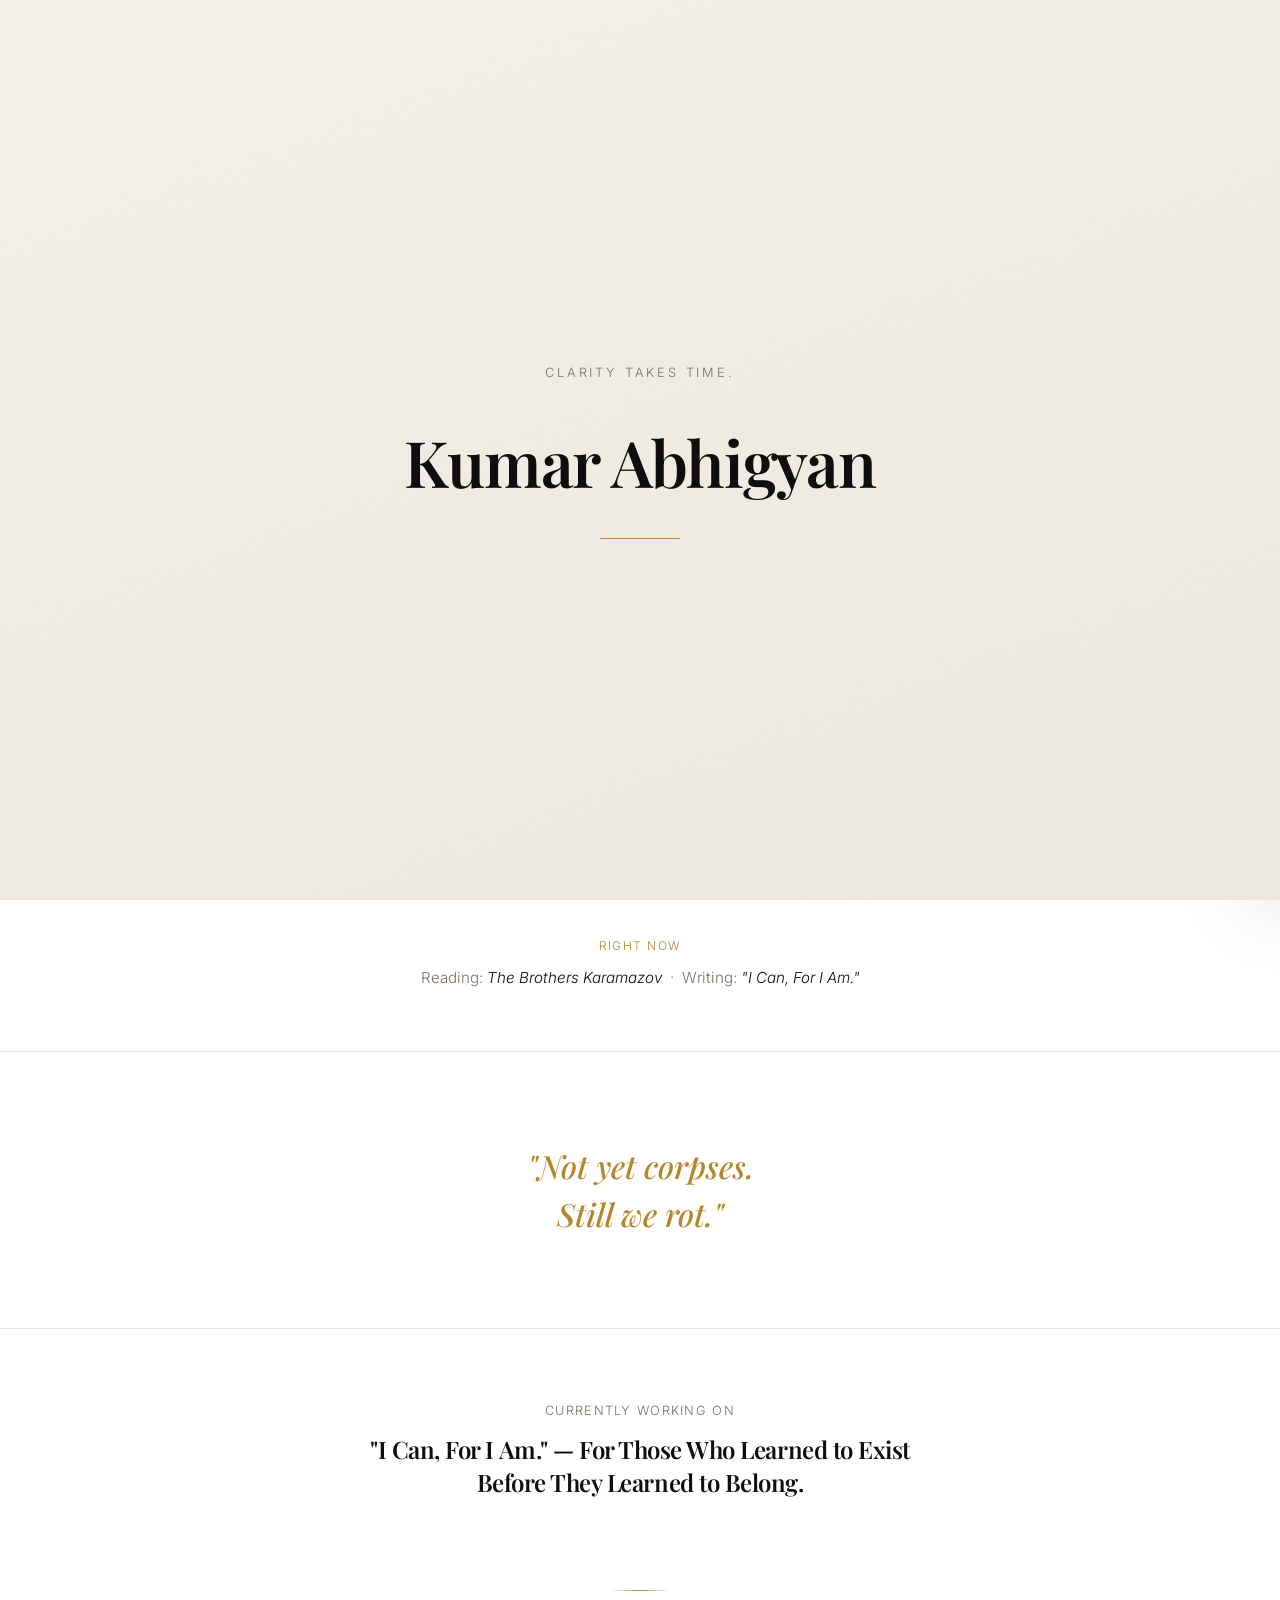
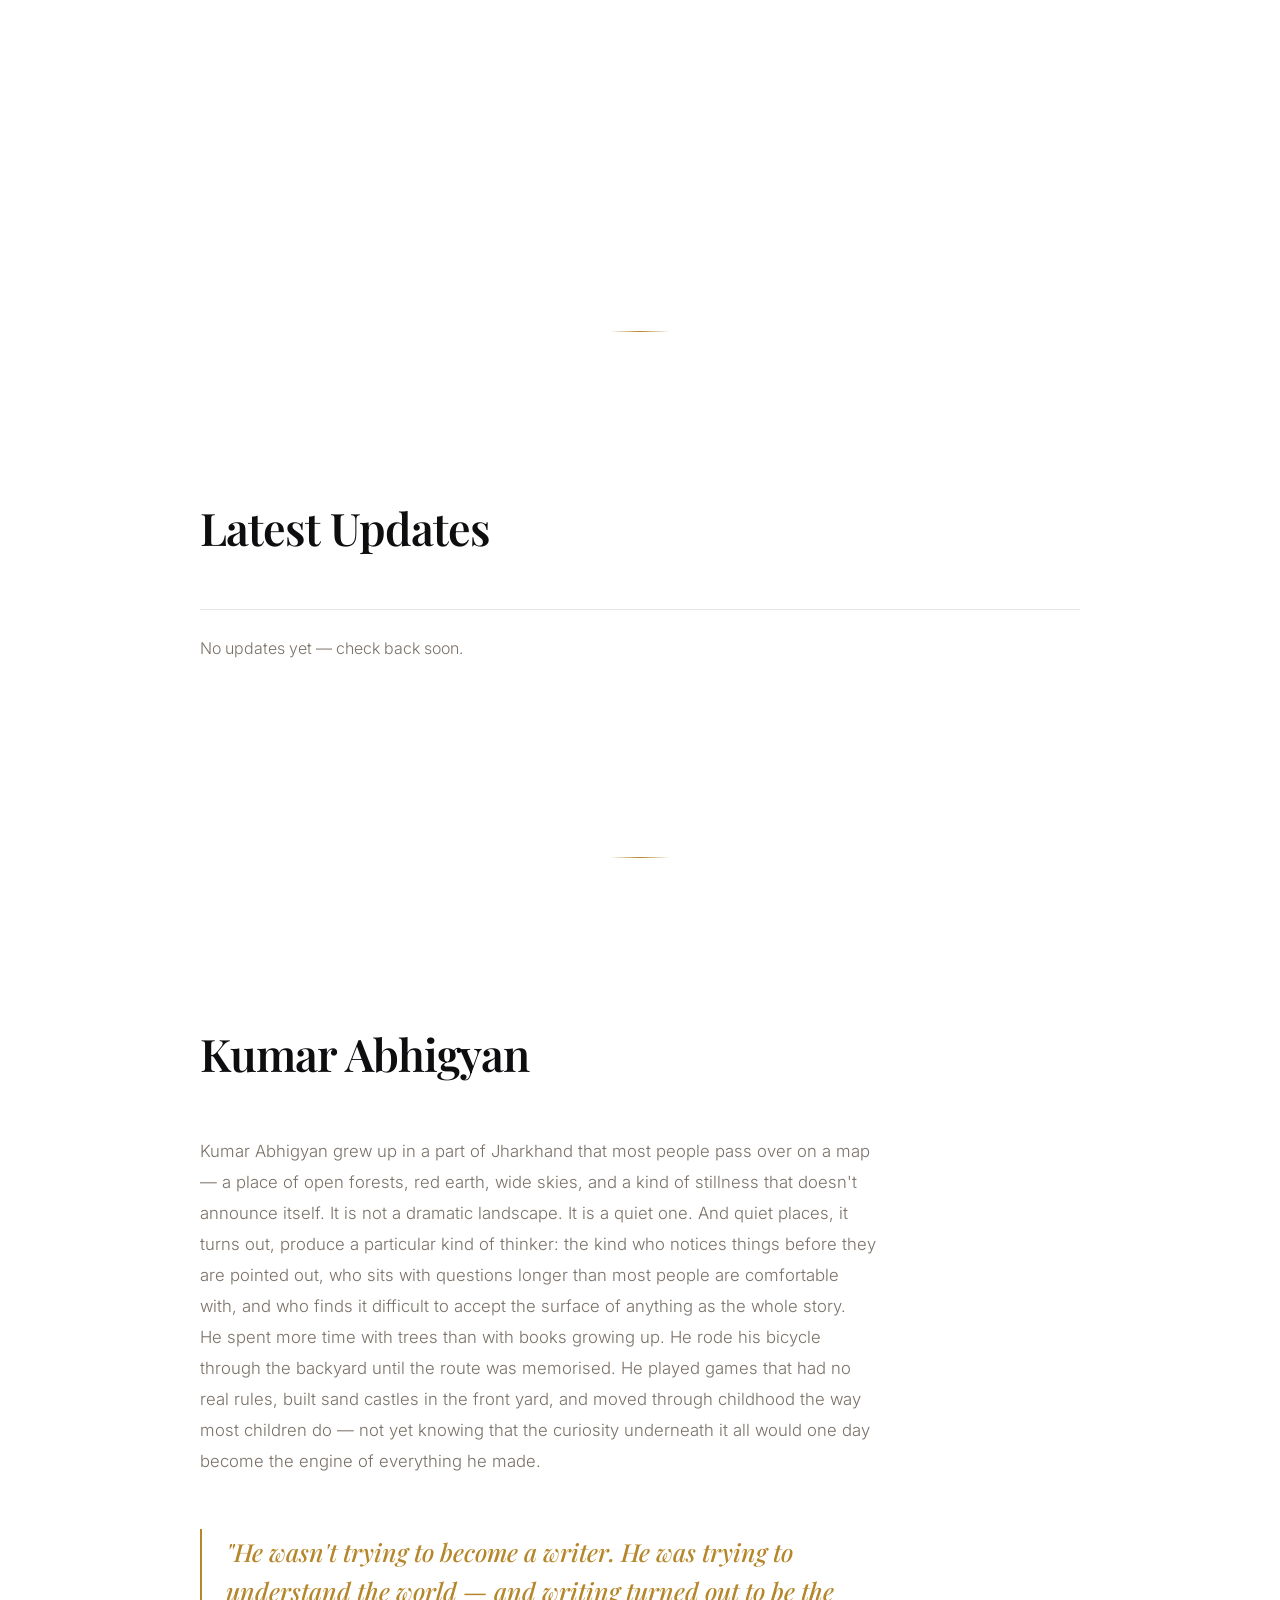
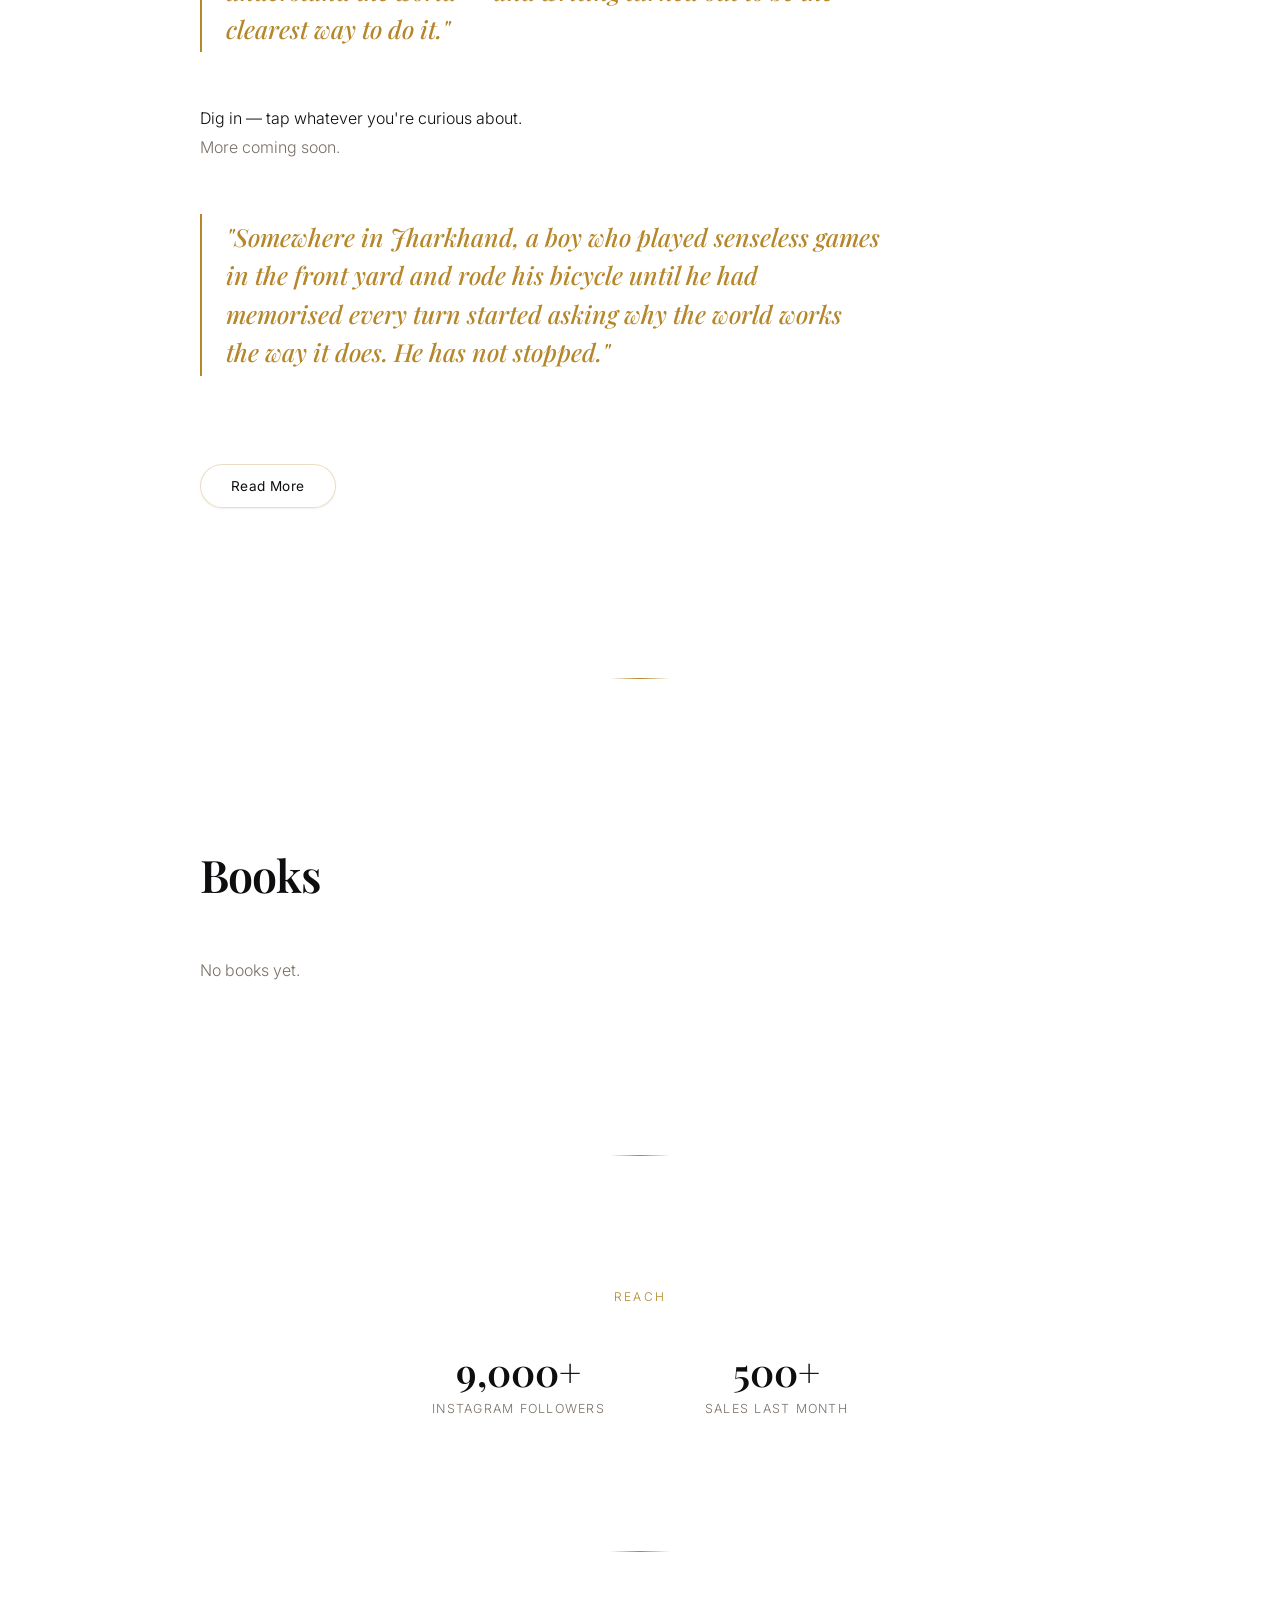
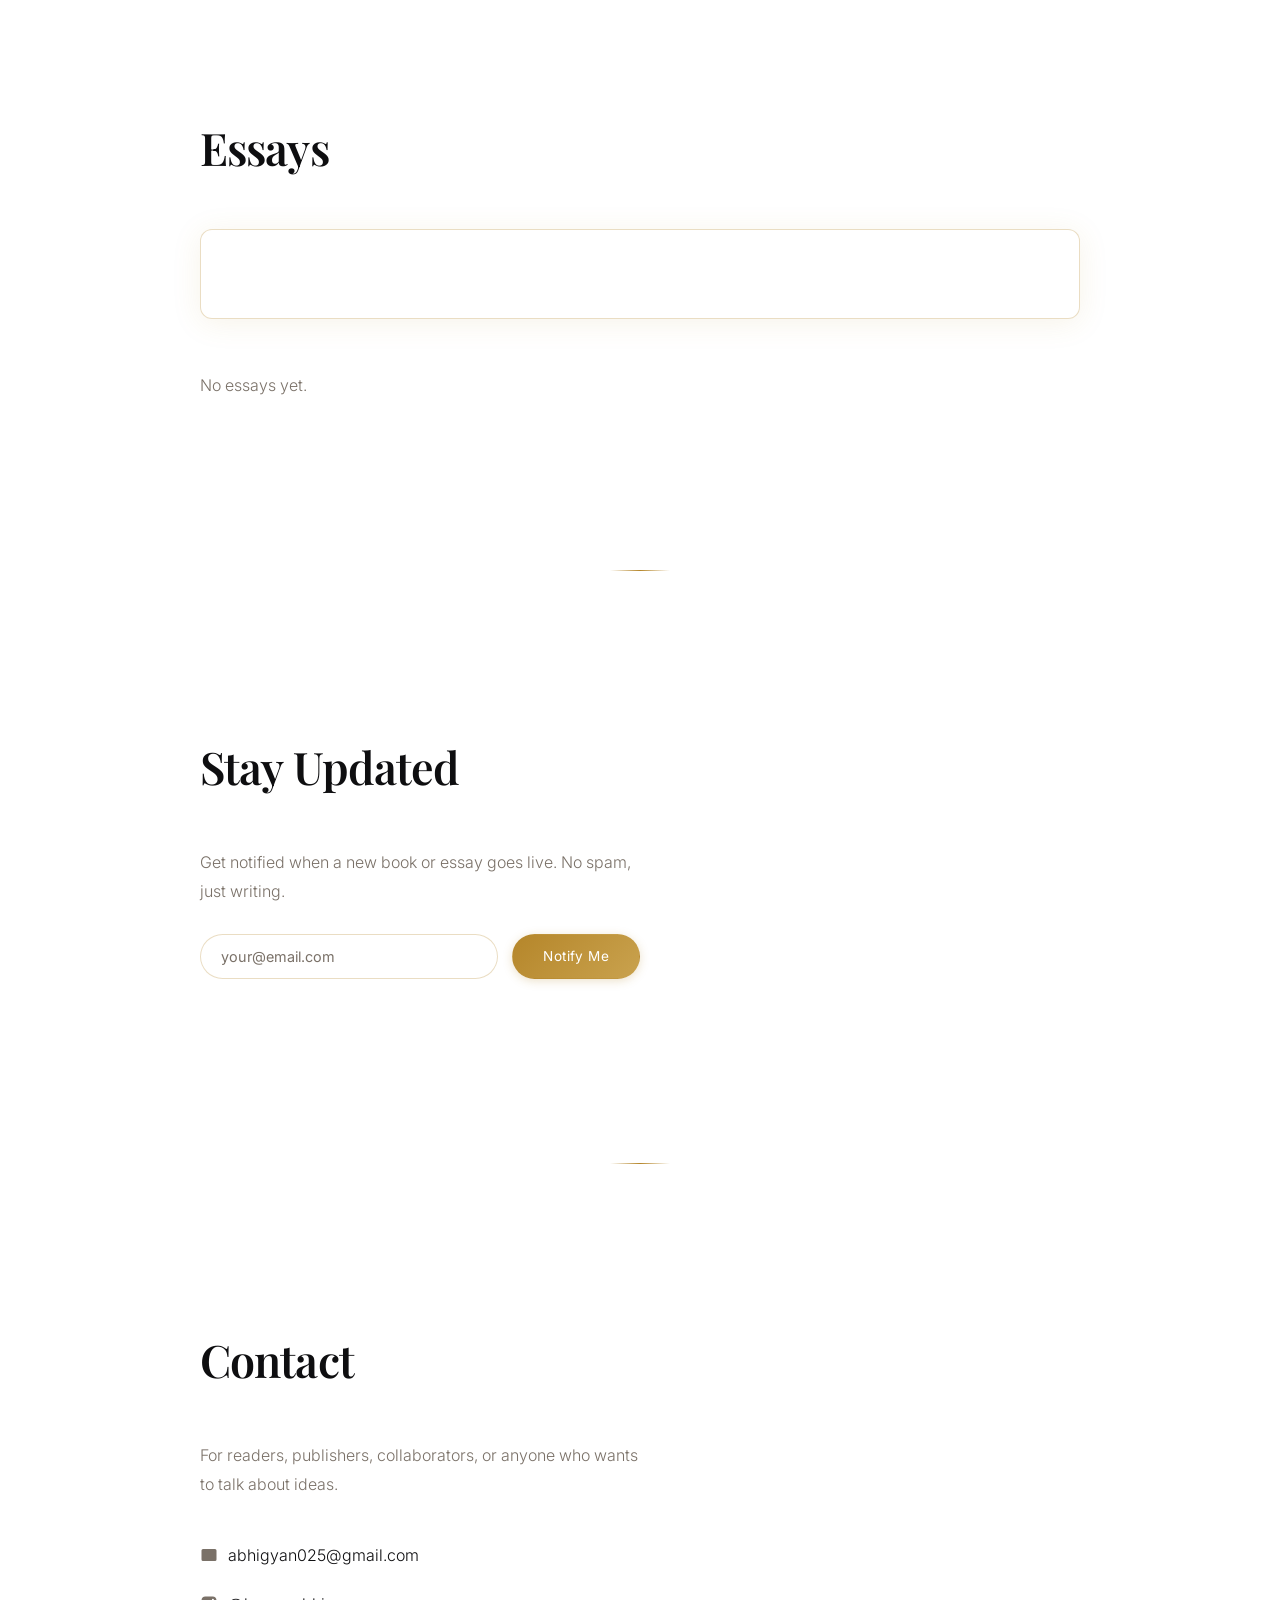
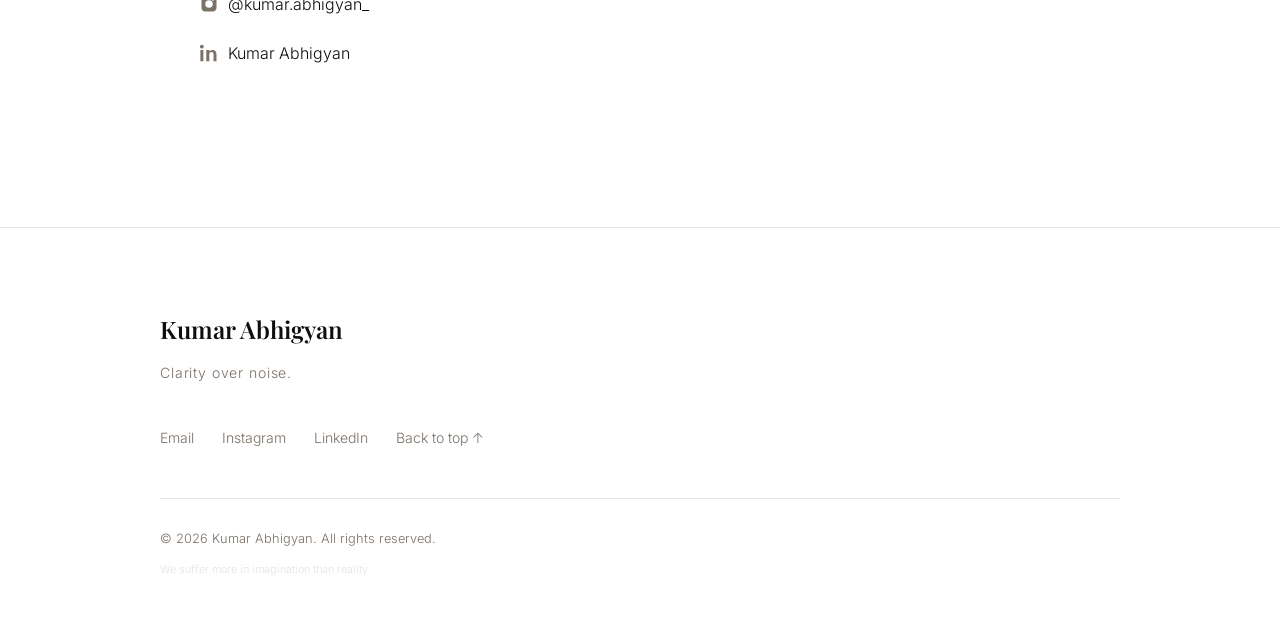
==== index.html @ 8ac2a08a "Update index.html" ====
<!DOCTYPE html>
<html lang="en">
<head>
<meta charset="UTF-8" />
<meta name="viewport" content="width=device-width, initial-scale=1.0" />
<title>Kumar Abhigyan — Writer</title>
<meta name="description" content="Kumar Abhigyan — writer, debater, and systems thinker. Books and essays on clarity, patterns, and the world beneath the surface." />
<meta property="og:title" content="Kumar Abhigyan — Writer" />
<meta property="og:description" content="Books and essays on clarity, patterns, and the world beneath the surface." />
<meta property="og:image" content="Teenager.jpg" />
<meta property="og:type" content="website" />
<meta name="twitter:card" content="summary_large_image" />
<link rel="icon" href="favicon.png" type="image/png" />
<link rel="preconnect" href="https://fonts.googleapis.com" />
<link rel="preconnect" href="https://fonts.gstatic.com" crossorigin />
<link href="https://fonts.googleapis.com/css2?family=Playfair+Display:ital,wght@0,500;0,600;0,700;1,500;1,700&family=Inter:wght@300;400;500&display=swap" rel="stylesheet" />
<link rel="stylesheet" href="style.css" />
</head>
<body>

<div class="grain" aria-hidden="true"></div>
<div id="pageProgress" class="page-progress"></div>

<div id="intro" aria-hidden="true">
  <div class="intro-inner">
    <p class="intro-tagline">Clarity takes time.</p>
    <div id="intro-name">Kumar Abhigyan</div>
    <div class="intro-line-gold"></div>
  </div>
</div>

<div class="menu-overlay" id="menuOverlay"></div>

<header>
  <div class="nav">
    <div class="logo">Kumar Abhigyan</div>
    <nav class="nav-links" aria-label="Primary">
      <a href="#home" data-section="home">Home</a>
      <a href="#about" data-section="about">About</a>
      <a href="#books" data-section="books">Books</a>
      <a href="#essays" data-section="essays">Essays</a>
      <a href="#contact" data-section="contact">Contact</a>
    </nav>
    <button id="menuBtn" class="menu-btn" type="button" aria-label="Open menu" aria-controls="menu" aria-expanded="false">
      <span></span><span></span><span></span>
    </button>
  </div>
</header>

<nav id="menu" class="menu" aria-label="Mobile navigation">
  <a href="#home">Home</a>
  <a href="#updates">Latest</a>
  <a href="#about">About</a>
  <a href="#books">Books</a>
  <a href="#essays">Essays</a>
  <a href="#contact">Contact</a>
  <hr>
  <button id="readingToggle" class="btn secondary" type="button">Reading Mode</button>
  <button id="darkToggle" class="btn secondary" type="button">Dark Mode</button>
</nav>

<main>

  <section id="home" class="hero">
    <div class="container">
      <p class="hero-eyebrow">Writer · Jharkhand, India</p>
      <h1 class="hero-name">Kumar Abhigyan</h1>
      <p class="hero-roles">Author &nbsp;•&nbsp; Debater &nbsp;•&nbsp; Philosopher</p>
      <div class="hero-gold-line"></div>
      <p class="hero-sub">Understanding systems, patterns, and what lies beneath the surface.</p>
    </div>
  </section>

  <div class="gold-divider reveal"><span></span></div>

  <section class="stats reveal">
    <div class="container">
      <div class="stats-row">
        <div class="stat"><strong>5</strong><span>Books</span></div>
        <div class="stat"><strong>3</strong><span>Essays</span></div>
        <div class="stat"><strong>2024</strong><span>Writing Since</span></div>
      </div>
    </div>
  </section>

  <section class="now reveal">
    <div class="container" style="text-align:center">
      <p class="now-label">Right now</p>
      <p id="nowText" class="now-text">Reading: <em>The Brothers Karamazov</em> &nbsp;·&nbsp; Writing: <em>"I Can, For I Am."</em></p>
    </div>
  </section>

  <section class="quote reveal">
    <div class="container">
      <p>"Not yet corpses.<br>Still we rot."</p>
    </div>
  </section>

  <section class="teaser reveal">
    <div class="container" style="text-align:center">
      <p>Currently working on</p>
      <h3>"I Can, For I Am." — For Those Who Learned to Exist Before They Learned to Belong.</h3>
    </div>
  </section>

  <div class="gold-divider reveal"><span></span></div>

  <section id="featured" class="featured reveal">
    <div class="container">
      <div class="featured-grid">
        <!-- populated by script.js from the featured book -->
      </div>
    </div>
  </section>

  <div class="gold-divider reveal"><span></span></div>

  <section id="updates" class="updates reveal">
    <div class="container">
      <h2 class="section-title">Latest Updates</h2>
      <div id="updatesFeed" class="updates-feed">
        <p style="color:var(--slate);padding:24px 0">Loading updates...</p>
      </div>
    </div>
  </section>

  <div class="gold-divider reveal"><span></span></div>

  <section id="about" class="about reveal">
    <div class="container">
      <h2 class="section-title">Kumar Abhigyan</h2>

      <p class="about-opener">
        Kumar Abhigyan grew up in a part of Jharkhand that most people pass over on a map — a place of open forests, red earth, wide skies, and a kind of stillness that doesn't announce itself. It is not a dramatic landscape. It is a quiet one. And quiet places, it turns out, produce a particular kind of thinker: the kind who notices things before they are pointed out, who sits with questions longer than most people are comfortable with, and who finds it difficult to accept the surface of anything as the whole story.
      </p>

      <p class="about-opener" style="margin-top:0">
        He spent more time with trees than with books growing up. He rode his bicycle through the backyard until the route was memorised. He played games that had no real rules, built sand castles in the front yard, and moved through childhood the way most children do — not yet knowing that the curiosity underneath it all would one day become the engine of everything he made.
      </p>

      <div class="about-pull-quote reveal">
        "He wasn't trying to become a writer. He was trying to understand the world — and writing turned out to be the clearest way to do it."
      </div>

      <p class="timeline-intro">Dig in — tap whatever you're curious about.</p>

      <div id="aboutTimeline" class="about-timeline">
        <p style="color:var(--slate)">Loading...</p>
      </div>

      <div class="about-pull-quote reveal">
        "Somewhere in Jharkhand, a boy who played senseless games in the front yard and rode his bicycle until he had memorised every turn started asking why the world works the way it does. He has not stopped."
      </div>

      <div id="about-more" class="about-more">
        <p>India, for Kumar Abhigyan, is not an abstraction. It is something he has lived inside — the noise, the heat, the gap between what the country is supposed to be and what it actually is on the ground. He has watched people adapt to systems that do not serve them. He has watched them worship politicians who do not deserve it, and call that worship patriotism. He has watched endurance get mistaken for acceptance, and acceptance get mistaken for contentment. That observation lives at the centre of his work — not as anger, not as cynicism, but as a question that keeps demanding an answer: why do people accept what they do not have to accept?</p>
        <p>The writing comes from that question, and from dozens of others like it. It is not performative. It is not strategic. It is the most honest thing he knows how to do — take something complicated, sit with it long enough to understand it, and then find words for it that are precise without being cold, clear without being simple. That is harder than it sounds. Most writing chooses one or the other. He is interested in both at once.</p>
        <p>People who know him well say they understand what he is doing, even when they cannot fully explain it. Not because he is constantly explaining himself — he is not — but because once you see how he thinks, it becomes self-evident. He is not building a persona. He is not optimising for an audience. He is genuinely trying to understand things, and he has found that writing them down, slowly and carefully, is the best method available to him.</p>
        <p>He does not find his age particularly interesting as a fact, though he understands why others do. He was born on the 25th of October, 2011. He is, by any conventional measure, very young. He finds that fact neither remarkable nor limiting. The work either holds up or it does not. The thinking either tracks or it does not. Age is not a variable he spends much time on. The questions are the same regardless.</p>
        <p>What he is building — slowly, book by book, essay by essay — is a body of work oriented around a single underlying project: making the complicated easier to see, without pretending it is simpler than it is. That is the project. Everything else is detail.</p>
      </div>

      <button id="aboutBtn" class="btn secondary" type="button" style="margin-top:36px">Read More</button>
    </div>
  </section>

  <div class="gold-divider reveal"><span></span></div>

  <section id="books" class="books reveal">
    <div class="container">
      <h2 class="section-title">Books</h2>
      <div class="books-grid">
        <!-- populated by script.js -->
        <p style="color:var(--slate)">Loading books...</p>
      </div>
    </div>
  </section>

  <div class="gold-divider reveal"><span></span></div>

  <section class="achievements reveal">
    <div class="container">
      <p class="achievements-label">Reach</p>
      <div class="achievements-row">
        <div class="achievement">
          <strong id="statFollowers">9,000+</strong>
          <span>Instagram Followers</span>
        </div>
        <div class="achievement">
          <strong id="statSales">500+</strong>
          <span>Sales Last Month</span>
        </div>
      </div>
    </div>
  </section>

  <div class="gold-divider reveal"><span></span></div>

  <section id="essays" class="essays reveal">
    <div class="container">
      <h2 class="section-title">Essays</h2>
      <div class="featured-essay">
        <!-- populated by script.js -->
      </div>
      <div class="essay-grid">
        <!-- populated by script.js -->
      </div>
    </div>
  </section>

  <div id="readingMode" class="reading-mode" role="dialog" aria-modal="true" aria-label="Essay Reader">
    <div id="progressBar" class="progress-bar"></div>
    <div class="reading-toolbar">
      <span id="closeReading" role="button" tabindex="0" aria-label="Close">×</span>
      <div class="reading-controls">
        <button class="btn secondary" type="button" id="fontSmall">A−</button>
        <button class="btn secondary" type="button" id="fontLarge">A+</button>
        <button class="btn secondary" type="button" id="focusMode">Focus</button>
      </div>
    </div>
    <div class="reading-content">
      <!-- populated by script.js -->
    </div>
  </div>

  <div class="gold-divider reveal"><span></span></div>

  <section class="subscribe reveal">
    <div class="container">
      <h2 class="section-title">Stay Updated</h2>
      <p style="color:var(--slate);max-width:460px;margin-bottom:28px;line-height:1.8">Get notified when a new book or essay goes live. No spam, just writing.</p>
      <form id="subscribeForm" class="subscribe-form">
        <input type="email" name="email" placeholder="your@email.com" required>
        <button type="submit" class="btn primary">Notify Me</button>
      </form>
      <p id="subscribeStatus" style="margin-top:14px;font-size:.85rem;"></p>
    </div>
  </section>

  <div class="gold-divider reveal"><span></span></div>

  <section id="contact" class="contact contact-boosted reveal">
    <div class="container">
      <h2 class="section-title">Contact</h2>
      <p style="color:var(--slate);max-width:440px;margin-bottom:32px;line-height:1.8">For readers, publishers, collaborators, or anyone who wants to talk about ideas.</p>
      <a href="mailto:abhigyan025@gmail.com">
        <svg width="18" height="18" viewBox="0 0 24 24"><path d="M4 4h16a2 2 0 0 1 2 2v12a2 2 0 0 1-2 2H4a2 2 0 0 1-2-2V6a2 2 0 0 1 2-2zm16 3.2-8 5.3-8-5.3V6l8 5.3L20 6v1.2z"/></svg>
        abhigyan025@gmail.com
      </a>
      <br>
      <a href="https://www.instagram.com/kumar.abhigyan_" target="_blank" rel="noreferrer">
        <svg width="18" height="18" viewBox="0 0 24 24"><path d="M7 2C4.24 2 2 4.24 2 7v10c0 2.76 2.24 5 5 5h10c2.76 0 5-2.24 5-5V7c0-2.76-2.24-5-5-5H7zm5 5a5 5 0 1 1 0 10 5 5 0 0 1 0-10zm6.5-.8a1.3 1.3 0 1 1-2.6 0 1.3 1.3 0 0 1 2.6 0z"/></svg>
        @kumar.abhigyan_
      </a>
      <br>
      <a href="https://www.linkedin.com/in/kumar-abhigyan-6891083b4" target="_blank" rel="noreferrer">
        <svg width="18" height="18" viewBox="0 0 24 24"><path d="M4.98 3.5C4.98 4.88 3.87 6 2.5 6S0 4.88 0 3.5 1.11 1 2.48 1 4.98 2.12 4.98 3.5zM.5 8h4V23h-4V8zM8.5 8h3.8v2.05h.05c.53-1 1.83-2.05 3.77-2.05C20.5 8 22 10.2 22 14.1V23h-4v-7.9c0-1.9-.03-4.3-2.6-4.3-2.6 0-3 2.05-3 4.15V23h-4V8z"/></svg>
        Kumar Abhigyan
      </a>
    </div>
  </section>

</main>

<footer>
  <div class="footer-inner">
    <div class="footer-top">
      <p class="footer-name">Kumar Abhigyan</p>
      <p class="footer-tagline">Clarity over noise.</p>
    </div>
    <div class="footer-links">
      <a href="mailto:abhigyan025@gmail.com">Email</a>
      <a href="https://www.instagram.com/kumar.abhigyan_" target="_blank" rel="noreferrer">Instagram</a>
      <a href="https://www.linkedin.com/in/kumar-abhigyan-6891083b4" target="_blank" rel="noreferrer">LinkedIn</a>
      <a href="#home">Back to top ↑</a>
    </div>
    <div class="footer-bottom">
      <p>© 2026 Kumar Abhigyan. All rights reserved.</p>
      <p id="easter">We suffer more in imagination than reality</p>
    </div>
  </div>
</footer>

<div id="demoModal" class="modal" role="dialog" aria-modal="true" aria-label="Demo Preview">
  <div class="modal-content">
    <span id="closeDemo" role="button" tabindex="0" aria-label="Close demo">×</span>
    <iframe id="demoFrame" title="Demo preview"></iframe>
  </div>
</div>

<script src="script.js" defer></script>
</body>
</html>
---- style.css ----
/* ============================================
   KUMAR ABHIGYAN — Luxury Editorial v4
   Warm cream default, full dark mode.
   Gold: aged brass #B5862A
   ============================================ */

:root{
  --ink:#0E0E10;
  --paper:#F5F0E8;
  --paper2:#EDE8DF;
  --gold:#B5862A;
  --gold2:#C9A24E;
  --rust:#B5502F;
  --slate:#7a7168;
  --line:rgba(14,14,16,0.1);
  --glass-bg:rgba(255,255,255,0.16);
  --glass-border:rgba(181,134,42,0.28);
  --glass-shadow:rgba(181,134,42,0.10);
  --maxw:960px;
  --speed:.42s;
  --ease:cubic-bezier(.16,1,.3,1);
}

*{box-sizing:border-box;margin:0;padding:0;}
html{scroll-behavior:smooth;}

body{
  background:linear-gradient(160deg, var(--paper) 0%, var(--paper2) 100%);
  background-attachment:fixed;
  color:var(--ink);
  font-family:'Inter',sans-serif;
  font-weight:300;
  line-height:1.8;
  overflow-x:hidden;
  min-height:100vh;
  transition:background .5s ease, color .5s ease;
}

body.dark{
  --paper:#0E0E10;
  --paper2:#141414;
  --line:rgba(244,241,234,0.1);
  --gold:#C9A24E;
  --gold2:#D4AF6A;
  --slate:#9a9080;
  --glass-bg:rgba(255,255,255,0.04);
  --glass-border:rgba(201,162,78,0.22);
  --glass-shadow:rgba(201,162,78,0.07);
  background:linear-gradient(160deg,#0E0E10 0%,#111010 100%);
  color:#F5F0E8;
}

h1,h2,h3{
  font-family:'Playfair Display',serif;
  font-weight:600;
  letter-spacing:-0.02em;
  line-height:1.15;
}
a{color:inherit;text-decoration:none;}
.container{max-width:var(--maxw);margin:0 auto;padding:0 40px;}
img{max-width:100%;display:block;}

/* grain */
.grain{
  position:fixed;inset:0;pointer-events:none;z-index:9998;
  opacity:.03;mix-blend-mode:multiply;
  background-image:url("data:image/svg+xml,%3Csvg xmlns='http://www.w3.org/2000/svg' width='120' height='120'%3E%3Cfilter id='n'%3E%3CfeTurbulence type='fractalNoise' baseFrequency='0.9' numOctaves='2' stitchTiles='stitch'/%3E%3C/filter%3E%3Crect width='100%25' height='100%25' filter='url(%23n)'/%3E%3C/svg%3E");
  animation:grainShift 1.4s steps(3) infinite;
}
body.dark .grain{mix-blend-mode:overlay;opacity:.045;}
@keyframes grainShift{
  0%{transform:translate(0,0);}
  33%{transform:translate(-2%,1%);}
  66%{transform:translate(1%,-2%);}
  100%{transform:translate(0,0);}
}

/* intro */
#intro{
  position:fixed;inset:0;
  background:linear-gradient(160deg,var(--paper) 0%,var(--paper2) 100%);
  display:flex;align-items:center;justify-content:center;
  z-index:9997;transition:opacity .9s ease,visibility .9s;
}
#intro.hide{opacity:0;visibility:hidden;pointer-events:none;}
.intro-inner{text-align:center;}
.intro-tagline{
  font-size:.8rem;letter-spacing:.22em;text-transform:uppercase;
  color:var(--slate);margin-bottom:20px;opacity:0;
  animation:fadeUp .8s ease forwards .1s;
}
#intro-name{
  font-family:'Playfair Display',serif;font-weight:600;
  font-size:clamp(2.2rem,6vw,4rem);
  color:var(--ink);letter-spacing:-.02em;
  opacity:0;animation:fadeUp .9s ease forwards .4s;
}
body.dark #intro-name{color:#F5F0E8;}
.intro-line-gold{
  width:0;height:1px;background:var(--gold);
  margin:18px auto 0;
  animation:expandLine .8s ease forwards 1s;
}
@keyframes expandLine{to{width:80px;}}
@keyframes fadeUp{from{opacity:0;transform:translateY(16px);}to{opacity:1;transform:translateY(0);}}

/* header */
header{
  position:sticky;top:0;z-index:5000;
  backdrop-filter:blur(16px);-webkit-backdrop-filter:blur(16px);
  background:rgba(245,240,232,.88);
  border-bottom:1px solid var(--line);
}
body.dark header{background:rgba(14,14,16,.88);}
.nav{display:flex;align-items:center;justify-content:space-between;padding:20px 40px;}
.logo{font-family:'Playfair Display',serif;font-weight:600;font-size:1.2rem;letter-spacing:.02em;}

/* hamburger */
.menu-btn{
  background:none;border:none;cursor:pointer;
  display:flex;flex-direction:column;gap:5px;padding:8px;
  z-index:6001;position:relative;
}
.menu-btn span{
  width:22px;height:1.5px;
  background:var(--ink);display:block;
  transition:transform .3s ease, opacity .3s ease, background .3s;
}
body.dark .menu-btn span{background:#F5F0E8;}
.menu-btn.active span:nth-child(1){transform:translateY(6.5px) rotate(45deg);}
.menu-btn.active span:nth-child(2){opacity:0;}
.menu-btn.active span:nth-child(3){transform:translateY(-6.5px) rotate(-45deg);}

/* overlay */
.menu-overlay{
  position:fixed;inset:0;background:rgba(0,0,0,0);
  z-index:5999;visibility:hidden;
  transition:background .4s ease;
}
.menu-overlay.open{background:rgba(0,0,0,.45);visibility:visible;}

/* menu */
.menu{
  position:fixed;top:0;right:0;
  width:300px;max-width:88vw;height:100%;
  background:var(--paper);
  border-left:1px solid var(--line);
  display:flex;flex-direction:column;gap:22px;
  padding:110px 38px 60px;
  transform:translateX(100%);
  transition:transform var(--speed) cubic-bezier(.4,0,.2,1);
  z-index:6000;
  box-shadow:-30px 0 80px rgba(0,0,0,.12);
}
body.dark .menu{background:#0E0E10;}
.menu.open{transform:translateX(0);}
.menu a{
  font-size:1.05rem;padding:8px 0;
  border-bottom:1px solid var(--line);
  transition:color .2s, padding-left .2s;
}
.menu a:hover{color:var(--gold);padding-left:6px;}
.menu hr{border:none;border-top:1px solid var(--line);margin:4px 0;}

/* glass buttons — refined, hairline + precise shadow */
.btn{
  display:inline-flex;align-items:center;justify-content:center;
  padding:13px 30px;border-radius:100px;
  font-size:.85rem;font-family:'Inter',sans-serif;font-weight:400;
  letter-spacing:.03em;
  cursor:pointer;
  border:1px solid var(--glass-border);
  background:var(--glass-bg);
  backdrop-filter:blur(14px);-webkit-backdrop-filter:blur(14px);
  box-shadow:0 1px 2px rgba(14,14,16,.06);
  transition:border-color .3s ease, box-shadow .3s ease, transform .3s ease, color .3s ease;
  color:inherit;
  white-space:nowrap;
}
.btn:hover{border-color:var(--gold);box-shadow:0 4px 16px var(--glass-shadow);transform:translateY(-1px);}
.btn.primary{
  background:linear-gradient(135deg,var(--gold),var(--gold2));
  color:#fff;border-color:transparent;
  box-shadow:0 2px 10px rgba(181,134,42,.25);
}
.btn.primary:hover{box-shadow:0 6px 20px rgba(181,134,42,.35);transform:translateY(-1px);}
.btn.secondary:hover{color:var(--gold);}

/* reveal */
.reveal{opacity:0;transform:translateY(26px);transition:opacity 1.1s var(--ease),transform 1.1s var(--ease);}
.reveal.show{opacity:1;transform:translateY(0);}

/* hero */
.hero{padding:200px 0 110px;position:relative;}
.hero-eyebrow{
  font-size:.78rem;letter-spacing:.2em;text-transform:uppercase;
  color:var(--slate);margin-bottom:24px;opacity:0;
  animation:fadeUp .8s ease forwards .2s;
}
.hero-name{
  font-size:clamp(3.2rem,9vw,6.5rem);
  font-family:'Playfair Display',serif;font-weight:700;
  letter-spacing:-.03em;line-height:1;
  display:flex;flex-wrap:wrap;gap:.2em;
}
.hero-name .word{overflow:hidden;display:inline-block;}
.hero-name .word span{
  display:inline-block;
  opacity:0;transform:translateY(100%);
  animation:wordUp .8s cubic-bezier(.16,1,.3,1) forwards;
}
.hero-roles{
  font-size:.82rem;letter-spacing:.15em;color:var(--slate);
  margin-top:18px;font-weight:300;
  opacity:0;animation:fadeUp .8s ease forwards 1.2s;
}
.hero-gold-line{
  width:0;height:1px;background:var(--gold);
  margin:22px 0;
  animation:expandLine .9s ease forwards 1.4s;
}
.hero-sub{
  max-width:480px;color:var(--slate);font-size:1rem;
  opacity:0;animation:fadeUp .8s ease forwards 1.5s;
}
@keyframes wordUp{to{opacity:1;transform:translateY(0);}}

/* divider */
.gold-divider{display:flex;justify-content:center;padding:20px 0;}
.gold-divider span{
  display:block;width:60px;height:1px;
  background:linear-gradient(90deg,transparent,var(--gold),transparent);
}

/* stats */
.stats{padding:60px 0;}
.stats-row{display:flex;justify-content:center;gap:90px;flex-wrap:wrap;text-align:center;}
.stat strong{
  display:block;font-family:'Playfair Display',serif;font-weight:600;
  font-size:2.8rem;color:var(--gold);line-height:1;
}
.stat span{color:var(--slate);font-size:.78rem;text-transform:uppercase;letter-spacing:.1em;margin-top:6px;display:block;}

/* now */
.now{padding:20px 0 60px;text-align:center;}
.now-label{color:var(--gold);font-size:.75rem;text-transform:uppercase;letter-spacing:.12em;margin-bottom:8px;}
.now-text{color:var(--slate);font-size:.95rem;}
.now-text em{font-style:italic;color:var(--ink);}
body.dark .now-text em{color:#F5F0E8;}

/* quote */
.quote{padding:90px 0;border-top:1px solid var(--line);border-bottom:1px solid var(--line);}
.quote p{
  font-family:'Playfair Display',serif;font-style:italic;font-weight:500;
  font-size:clamp(1.4rem,3.5vw,2rem);
  text-align:center;color:var(--gold);max-width:680px;margin:0 auto;
  line-height:1.5;
}

/* teaser */
.teaser{padding:70px 0;text-align:center;}
.teaser p{color:var(--slate);font-size:.8rem;letter-spacing:.1em;text-transform:uppercase;margin-bottom:10px;}
.teaser h3{font-size:1.5rem;max-width:600px;margin:0 auto;line-height:1.4;font-weight:600;}

section{padding:150px 0;}
.section-title{font-size:clamp(1.9rem,4vw,2.8rem);margin-bottom:56px;letter-spacing:-.02em;}

/* featured book */
.featured-grid{display:grid;grid-template-columns:240px 1fr;gap:64px;align-items:center;}
.featured-grid img{box-shadow:0 24px 60px rgba(0,0,0,.18);border-radius:4px;}
.featured-content p{color:var(--slate);font-size:1.05rem;line-height:1.8;}
.btns{display:flex;gap:14px;flex-wrap:wrap;margin-top:24px;}

/* about */
.about-opener{max-width:680px;color:var(--slate);font-size:1.05rem;line-height:1.85;}
.about-more{max-height:0;overflow:hidden;transition:max-height .7s ease;}
.about-more.open{max-height:4000px;margin-top:24px;}
.about-more p{color:var(--slate);max-width:720px;margin-bottom:1.3em;line-height:1.85;font-size:1rem;}
.about-pull-quote{
  font-family:'Playfair Display',serif;font-style:italic;font-weight:500;
  font-size:clamp(1.2rem,2.5vw,1.55rem);
  color:var(--gold);line-height:1.55;
  border-left:2px solid var(--gold);
  padding:4px 0 4px 24px;
  margin:52px 0;max-width:680px;
}
.about-cards{display:grid;grid-template-columns:repeat(auto-fit,minmax(280px,1fr));gap:28px;margin:48px 0;}
.about-card{
  padding:32px;border-radius:10px;
  border:1px solid var(--line);
  background:var(--glass-bg);backdrop-filter:blur(8px);
  transition:border-color .3s,transform .3s;
}
.about-card:hover{border-color:var(--gold);transform:translateY(-3px);}
.about-card h4{font-family:'Playfair Display',serif;font-weight:600;font-size:1.1rem;margin-bottom:14px;color:var(--ink);}
body.dark .about-card h4{color:var(--paper);}
.about-card p{color:var(--slate);font-size:.95rem;line-height:1.8;}
.card-more{display:none;}
.about-cards.show-more .card-more{display:inline;}
.about-cards-toggle{display:flex;justify-content:center;margin:8px 0 56px;}

/* books — editorial catalogue */
.books-grid{display:grid;grid-template-columns:repeat(auto-fit,minmax(240px,1fr));gap:64px;}
.book-index{
  display:block;font-size:.72rem;letter-spacing:.18em;text-transform:uppercase;
  color:var(--gold);margin-bottom:14px;font-weight:500;
}
.book-cover-wrap{position:relative;overflow:hidden;border-radius:3px;margin-bottom:22px;box-shadow:0 18px 40px rgba(0,0,0,.14);}
body.dark .book-cover-wrap{box-shadow:0 18px 40px rgba(0,0,0,.4);}
.book-cover-wrap img{
  width:100%;aspect-ratio:3/4;object-fit:cover;display:block;
  transition:transform .7s var(--ease);
}
.book-cover-wrap::after{
  content:"";position:absolute;inset:0;pointer-events:none;
  background:linear-gradient(160deg, rgba(181,134,42,.22), rgba(14,14,16,.3));
  mix-blend-mode:multiply;opacity:0;transition:opacity .6s ease;
}
.book:hover .book-cover-wrap::after{opacity:1;}
.book:hover .book-cover-wrap img{transform:scale(1.035);}
.book h3{font-size:1.18rem;margin-bottom:8px;font-weight:600;}
.book-excerpt{color:var(--slate);font-size:.9rem;margin-bottom:16px;line-height:1.7;}

/* achievements */
.achievements{padding:110px 0;}
.achievements-label{
  text-align:center;font-size:.75rem;letter-spacing:.2em;text-transform:uppercase;
  color:var(--gold);margin-bottom:44px;
}
.achievements-row{display:flex;justify-content:center;gap:100px;flex-wrap:wrap;text-align:center;}
.achievement strong{
  display:block;font-family:'Playfair Display',serif;font-weight:600;
  font-size:2.4rem;color:var(--ink);line-height:1;
}
body.dark .achievement strong{color:var(--paper);}
.achievement span{
  display:block;margin-top:8px;color:var(--slate);
  font-size:.78rem;text-transform:uppercase;letter-spacing:.1em;
}

/* featured essay */
.featured-essay{
  border:1px solid var(--glass-border);
  background:var(--glass-bg);
  backdrop-filter:blur(12px);-webkit-backdrop-filter:blur(12px);
  box-shadow:0 4px 30px var(--glass-shadow);
  padding:44px;border-radius:12px;margin-bottom:52px;
}
.featured-essay h3{font-size:1.7rem;margin:12px 0 14px;letter-spacing:-.02em;}
.featured-essay p{color:var(--slate);max-width:580px;line-height:1.8;}

/* essay grid */
.essay-grid{display:grid;grid-template-columns:repeat(auto-fit,minmax(260px,1fr));gap:32px;}
.essay-card{
  border:1px solid var(--line);padding:32px;border-radius:10px;
  transition:border-color .3s,transform .3s,box-shadow .3s;
  background:var(--glass-bg);backdrop-filter:blur(6px);
}
.essay-card:hover{border-color:var(--gold);transform:translateY(-5px);box-shadow:0 16px 40px var(--glass-shadow);}
.essay-card p{color:var(--slate);font-size:.95rem;margin:8px 0 20px;}
.read-time{color:var(--gold);font-size:.74rem;text-transform:uppercase;letter-spacing:.08em;margin-bottom:10px;display:block;}

/* updates */
.updates-feed{display:flex;flex-direction:column;border-top:1px solid var(--line);}
.update-item{display:flex;gap:32px;padding:26px 0;border-bottom:1px solid var(--line);}
.update-date{color:var(--gold);font-size:.82rem;min-width:90px;padding-top:2px;}
.update-text{color:var(--slate);}

/* reading mode */
.page-progress{position:fixed;top:0;left:0;height:2px;background:var(--gold);width:0%;z-index:9999;transition:width .1s linear;opacity:.7;}
.progress-bar{position:fixed;top:0;left:0;height:2px;background:var(--gold);width:0%;z-index:9000;transition:width .1s linear;}
.reading-mode{
  position:fixed;inset:0;background:var(--paper);
  z-index:8000;overflow-y:auto;opacity:0;visibility:hidden;transition:opacity .4s;
}
body.dark .reading-mode{background:#0E0E10;}
.reading-mode.open{opacity:1;visibility:visible;}
.reading-mode.focus-mode .reading-toolbar{opacity:0;pointer-events:none;}
.reading-mode.focus-mode .reading-content{padding-top:60px;}
.reading-toolbar{
  position:fixed;top:0;left:0;right:0;
  display:flex;align-items:center;justify-content:space-between;
  padding:14px 32px;
  background:var(--paper);border-bottom:1px solid var(--line);
  z-index:10;backdrop-filter:blur(10px);
  transition:opacity .4s ease;
}
body.dark .reading-toolbar{background:#0E0E10;}
.reading-controls{display:flex;gap:10px;align-items:center;}
.reading-controls .btn{padding:8px 16px;font-size:.8rem;}
#closeReading{font-size:1.5rem;line-height:1;background:none;border:none;color:inherit;padding:4px 8px;cursor:pointer;}
.reading-content{max-width:680px;margin:0 auto;padding:100px 32px 120px;}
.backToEssays{display:inline-block;margin-bottom:36px;color:var(--gold);font-size:.88rem;cursor:pointer;}
.essay-meta{margin-bottom:8px;}
.essay-full{display:none;}
.essay-full.active{display:block;}
.essay-full h2{font-size:clamp(1.8rem,4vw,2.6rem);margin-bottom:32px;line-height:1.15;}
.essay-full p{margin-bottom:1.4em;opacity:.85;font-size:1.05rem;line-height:1.95;}
.essay-full.font-large p{font-size:1.2rem;}
.essay-full.font-small p{font-size:.95rem;}
.pull-quote{
  font-family:'Playfair Display',serif;font-style:italic;font-weight:500;
  font-size:1.5rem;color:var(--gold);
  border-left:2px solid var(--gold);
  padding-left:24px;margin:40px 0;line-height:1.55;
}
.share-row{display:flex;gap:12px;margin:36px 0;flex-wrap:wrap;}
.essay-nav{display:flex;justify-content:space-between;align-items:center;margin-top:56px;padding-top:32px;border-top:1px solid var(--line);flex-wrap:wrap;gap:12px;}

/* subscribe */
.subscribe-form{display:flex;gap:14px;flex-wrap:wrap;max-width:440px;margin-top:0;}
.subscribe-form input{
  flex:1;min-width:200px;padding:13px 20px;border-radius:100px;
  border:1px solid var(--glass-border);
  background:var(--glass-bg);backdrop-filter:blur(10px);
  color:inherit;font-family:inherit;font-size:.9rem;
  transition:border-color .3s ease;
}
.subscribe-form input::placeholder{color:var(--slate);}
.subscribe-form input:focus{outline:none;border-color:var(--gold);}

/* contact */
.contact a{display:inline-flex;align-items:center;gap:10px;margin:10px 20px 10px 0;transition:color .2s;}
.contact a:hover{color:var(--gold);}
.contact svg{fill:var(--slate);}

/* footer */
footer{border-top:1px solid var(--line);padding:80px 40px 48px;}
.footer-inner{max-width:var(--maxw);margin:0 auto;}
.footer-top{margin-bottom:40px;}
.footer-name{font-family:'Playfair Display',serif;font-size:1.5rem;font-weight:600;margin-bottom:8px;}
.footer-tagline{color:var(--slate);font-size:.88rem;letter-spacing:.06em;}
.footer-links{display:flex;gap:28px;margin-bottom:48px;flex-wrap:wrap;}
.footer-links a{color:var(--slate);font-size:.88rem;transition:color .2s;}
.footer-links a:hover{color:var(--gold);}
.footer-bottom{border-top:1px solid var(--line);padding-top:28px;color:var(--slate);font-size:.8rem;}
#easter{opacity:.2;margin-top:10px;font-size:.68rem;}

/* modal */
.modal{position:fixed;inset:0;background:rgba(0,0,0,.88);z-index:7000;display:flex;align-items:center;justify-content:center;opacity:0;visibility:hidden;transition:opacity .3s;}
.modal.open{opacity:1;visibility:visible;}
.modal-content{width:90%;max-width:820px;height:80%;position:relative;}
.modal-content iframe{width:100%;height:100%;border:none;border-radius:8px;}
#closeDemo{position:absolute;top:-40px;right:0;font-size:1.6rem;color:#fff;cursor:pointer;}

/* active nav */
.nav-links{display:flex;gap:28px;align-items:center;}
.nav-links a{font-size:.88rem;letter-spacing:.04em;color:var(--slate);transition:color .2s;position:relative;padding-bottom:2px;}
.nav-links a::after{content:'';position:absolute;bottom:-2px;left:0;width:0;height:1px;background:var(--gold);transition:width .3s ease;}
.nav-links a.active{color:var(--ink);}
body.dark .nav-links a.active{color:var(--paper);}
.nav-links a.active::after{width:100%;}
@media(max-width:760px){.nav-links{display:none;}}

/* print */
@media print{
  header,.menu-btn,footer,.btn,.grain{display:none!important;}
  body{background:#fff;color:#000;}
}

/* responsive */
@media(max-width:900px){
  .featured-grid{grid-template-columns:1fr;gap:40px;}
  .stats-row{gap:50px;}
}
@media(max-width:760px){
  .hero{padding:150px 0 90px;}
  section{padding:100px 0;}
  .container{padding:0 24px;}
  .nav{padding:18px 24px;}
  .hero-name{font-size:clamp(2.8rem,11vw,4.5rem);}
  .stats-row{gap:36px;}
  .stat strong{font-size:2.2rem;}
  .achievements-row{gap:56px;}
  .featured-essay{padding:28px;}
  .books-grid{gap:40px;}
}
@media(max-width:420px){
  .btns{flex-direction:column;}
  .btn{width:100%;text-align:center;}
  .subscribe-form{flex-direction:column;}
  .subscribe-form input,.subscribe-form .btn{width:100%;}
}
@media(prefers-reduced-motion:reduce){
  *{animation:none!important;transition:none!important;}
}
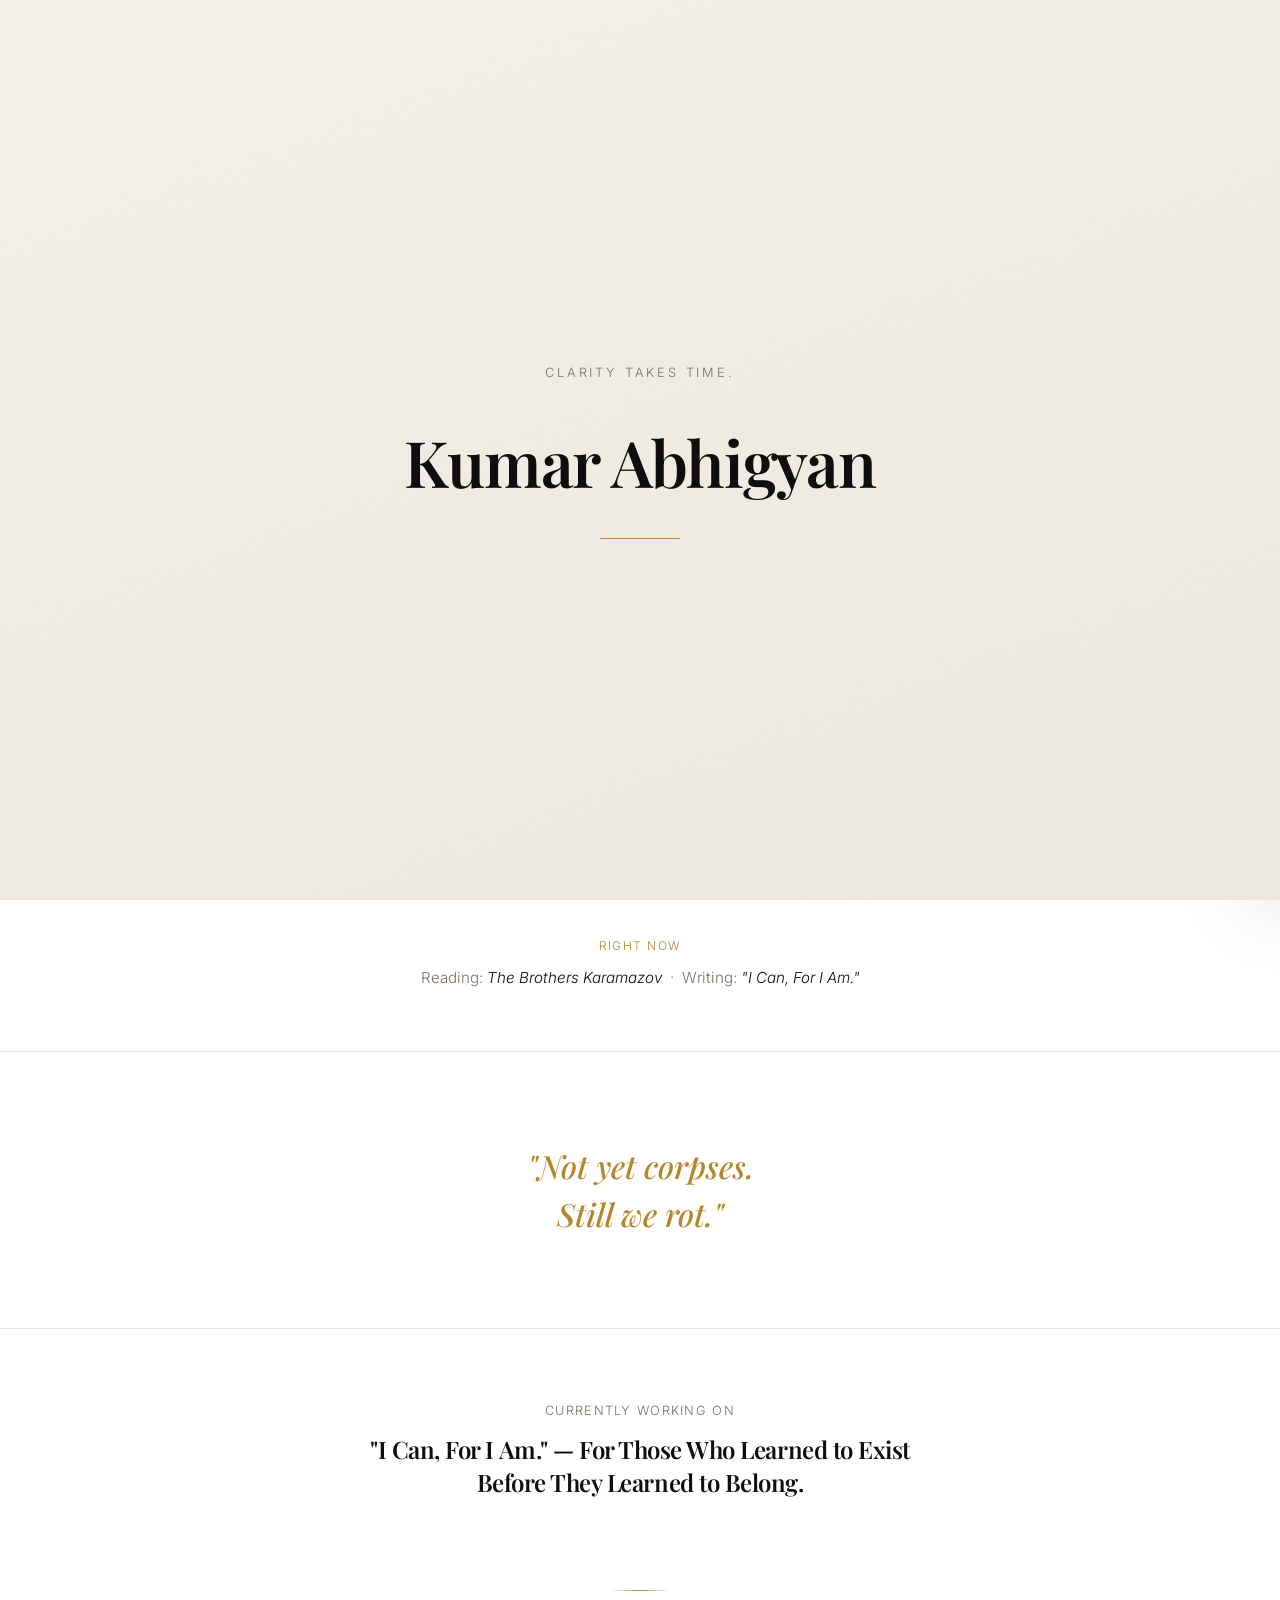
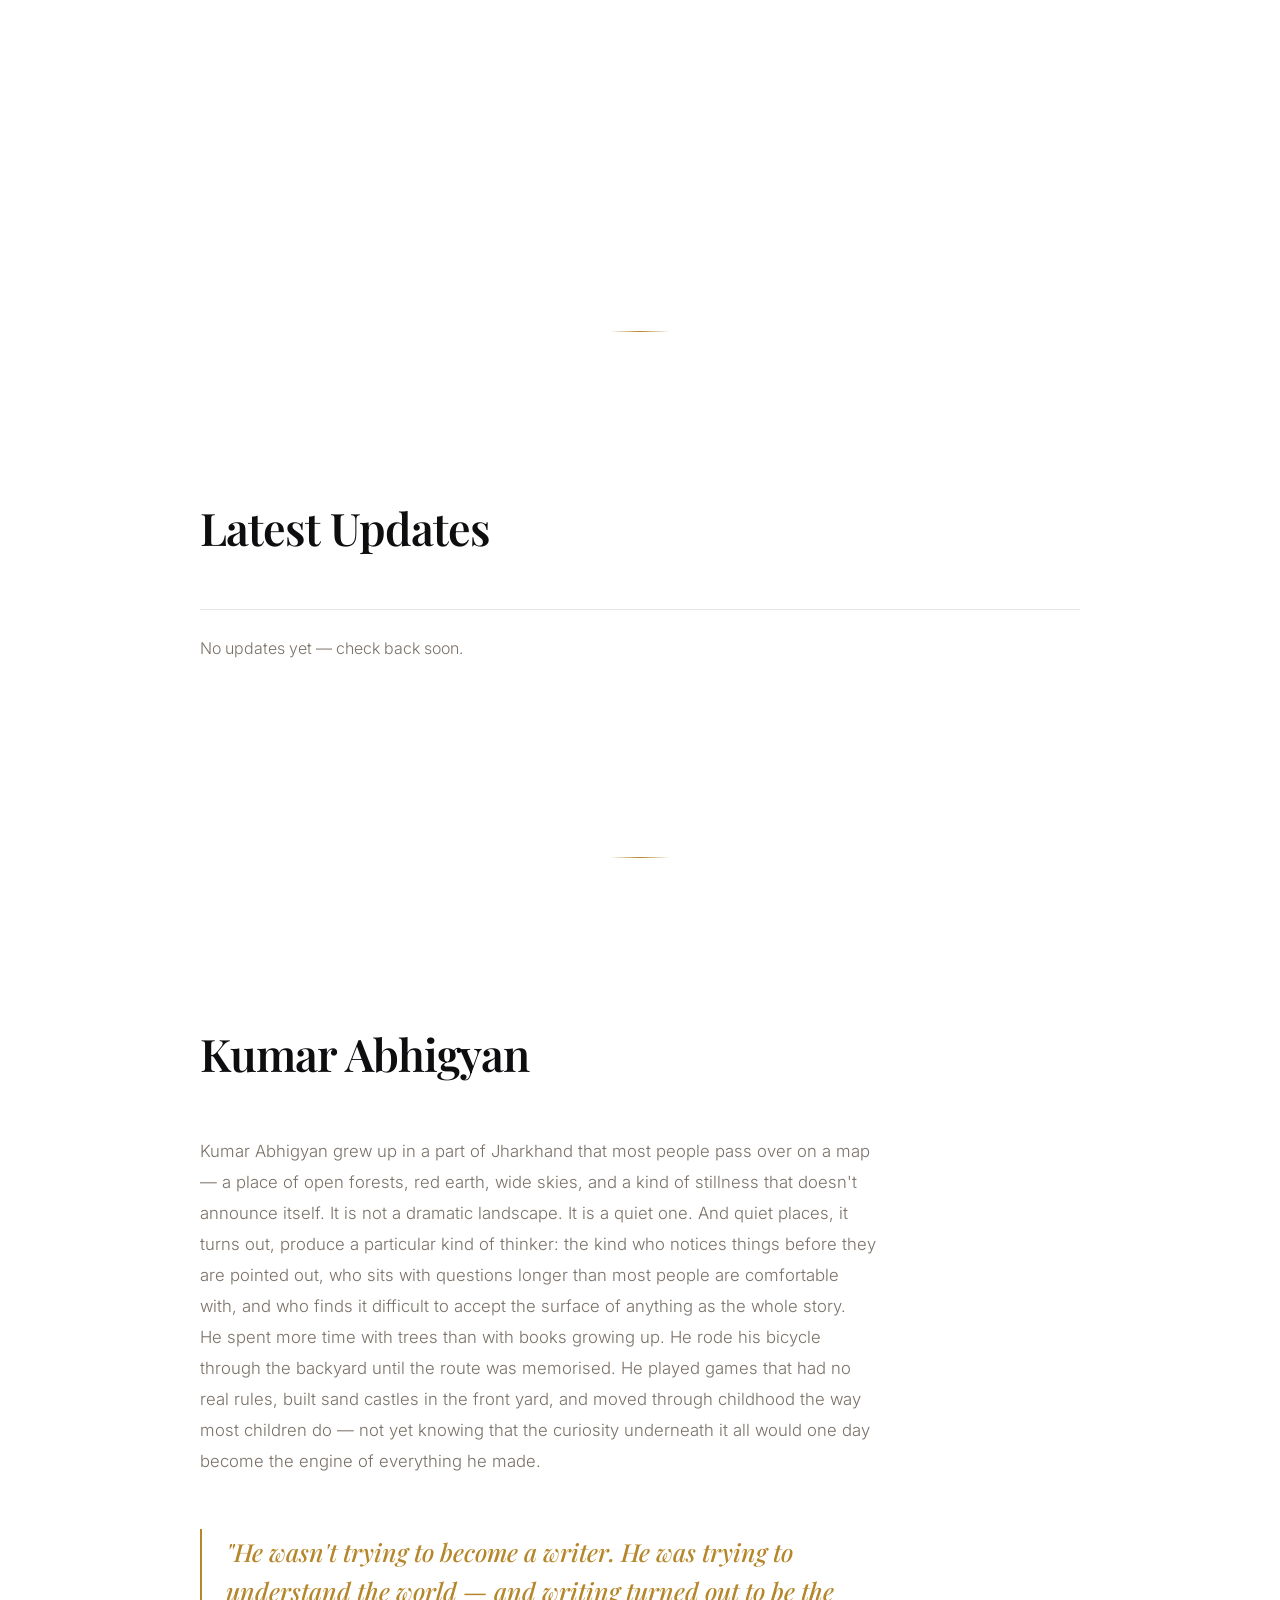
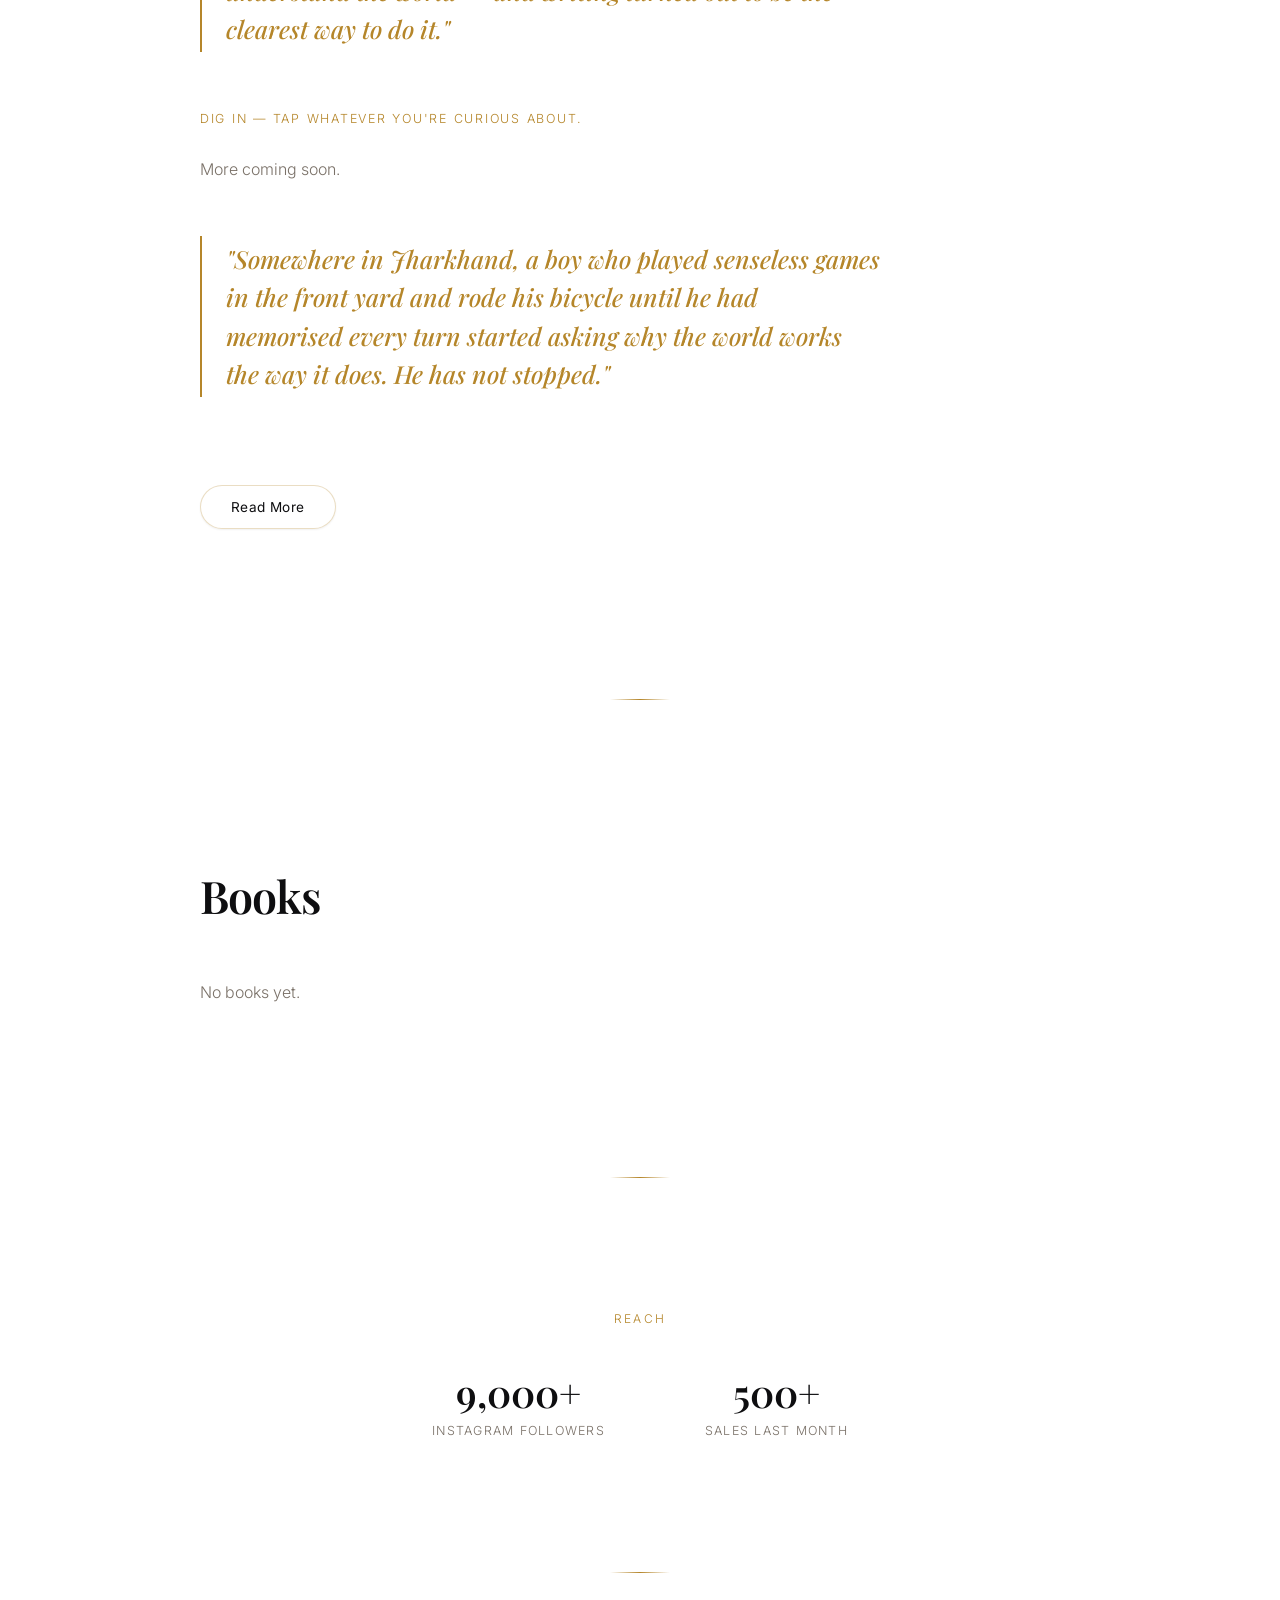
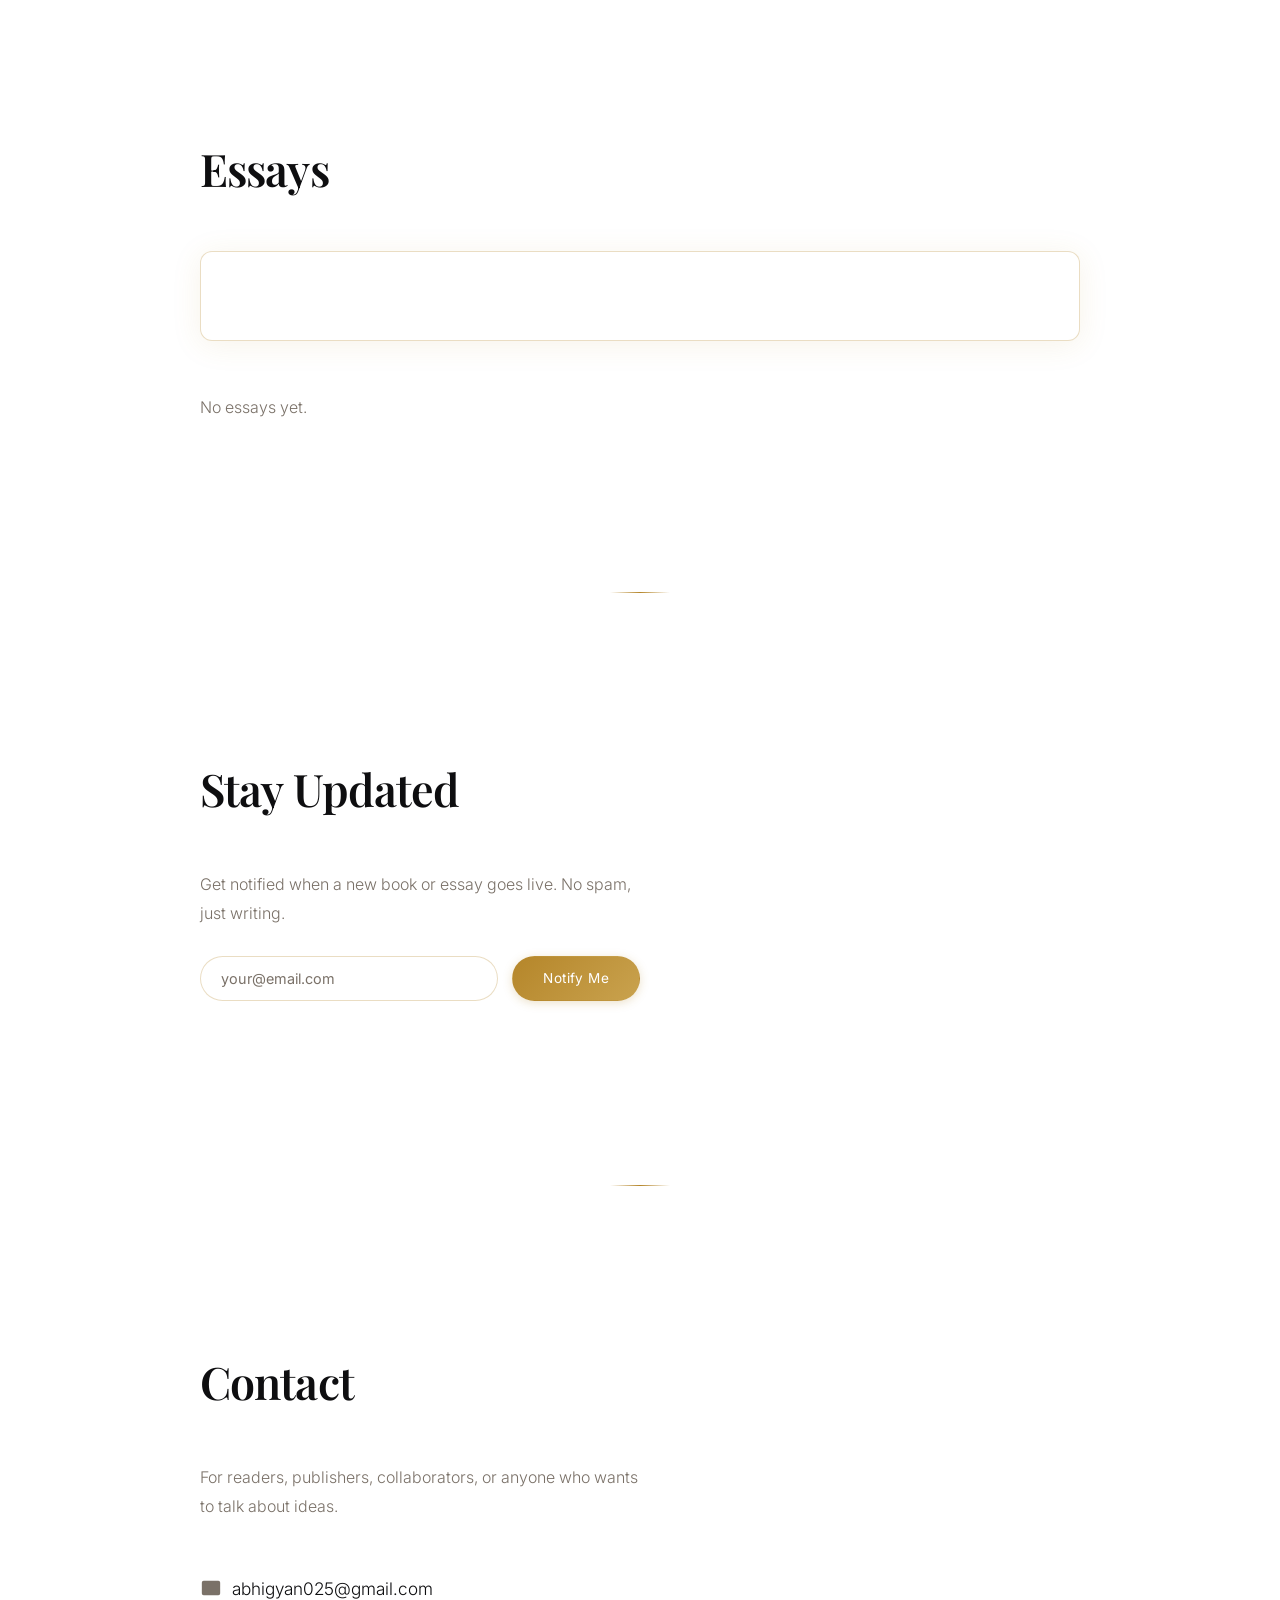
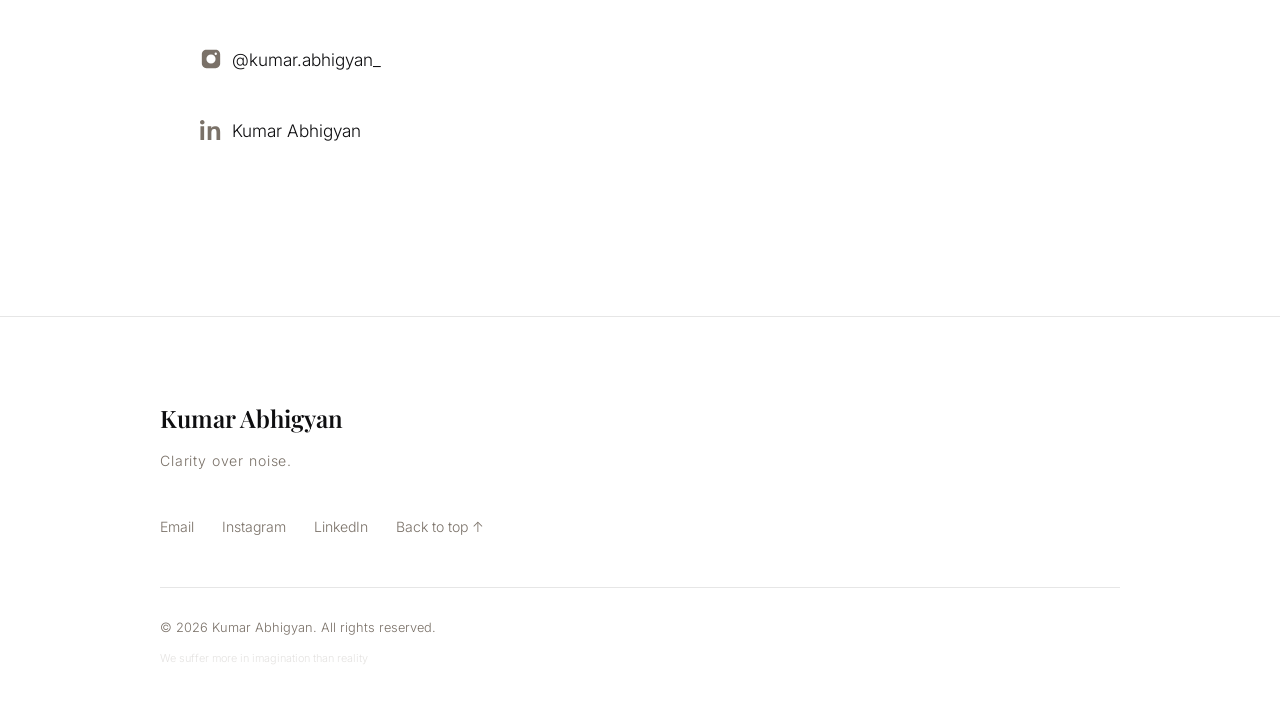
==== commit d320bf1c: "Update index.html" ====
--- a/index.html
+++ b/index.html
@@ -148,6 +148,8 @@
         <p style="color:var(--slate)">Loading...</p>
       </div>
 
+      <div id="timelineAnswer" class="timeline-answer"></div>
+
       <div class="about-pull-quote reveal">
         "Somewhere in Jharkhand, a boy who played senseless games in the front yard and rode his bicycle until he had memorised every turn started asking why the world works the way it does. He has not stopped."
       </div>
--- a/style.css
+++ b/style.css
@@ -1,486 +1,522 @@
-/* ============================================
-   KUMAR ABHIGYAN — Luxury Editorial v4
-   Warm cream default, full dark mode.
-   Gold: aged brass #B5862A
-   ============================================ */
-
-:root{
-  --ink:#0E0E10;
-  --paper:#F5F0E8;
-  --paper2:#EDE8DF;
-  --gold:#B5862A;
-  --gold2:#C9A24E;
-  --rust:#B5502F;
-  --slate:#7a7168;
-  --line:rgba(14,14,16,0.1);
-  --glass-bg:rgba(255,255,255,0.16);
-  --glass-border:rgba(181,134,42,0.28);
-  --glass-shadow:rgba(181,134,42,0.10);
-  --maxw:960px;
-  --speed:.42s;
-  --ease:cubic-bezier(.16,1,.3,1);
-}
-
-*{box-sizing:border-box;margin:0;padding:0;}
-html{scroll-behavior:smooth;}
-
-body{
-  background:linear-gradient(160deg, var(--paper) 0%, var(--paper2) 100%);
-  background-attachment:fixed;
-  color:var(--ink);
-  font-family:'Inter',sans-serif;
-  font-weight:300;
-  line-height:1.8;
-  overflow-x:hidden;
-  min-height:100vh;
-  transition:background .5s ease, color .5s ease;
-}
-
-body.dark{
-  --paper:#0E0E10;
-  --paper2:#141414;
-  --line:rgba(244,241,234,0.1);
-  --gold:#C9A24E;
-  --gold2:#D4AF6A;
-  --slate:#9a9080;
-  --glass-bg:rgba(255,255,255,0.04);
-  --glass-border:rgba(201,162,78,0.22);
-  --glass-shadow:rgba(201,162,78,0.07);
-  background:linear-gradient(160deg,#0E0E10 0%,#111010 100%);
-  color:#F5F0E8;
-}
-
-h1,h2,h3{
-  font-family:'Playfair Display',serif;
-  font-weight:600;
-  letter-spacing:-0.02em;
-  line-height:1.15;
-}
-a{color:inherit;text-decoration:none;}
-.container{max-width:var(--maxw);margin:0 auto;padding:0 40px;}
-img{max-width:100%;display:block;}
-
-/* grain */
-.grain{
-  position:fixed;inset:0;pointer-events:none;z-index:9998;
-  opacity:.03;mix-blend-mode:multiply;
-  background-image:url("data:image/svg+xml,%3Csvg xmlns='http://www.w3.org/2000/svg' width='120' height='120'%3E%3Cfilter id='n'%3E%3CfeTurbulence type='fractalNoise' baseFrequency='0.9' numOctaves='2' stitchTiles='stitch'/%3E%3C/filter%3E%3Crect width='100%25' height='100%25' filter='url(%23n)'/%3E%3C/svg%3E");
-  animation:grainShift 1.4s steps(3) infinite;
-}
-body.dark .grain{mix-blend-mode:overlay;opacity:.045;}
-@keyframes grainShift{
-  0%{transform:translate(0,0);}
-  33%{transform:translate(-2%,1%);}
-  66%{transform:translate(1%,-2%);}
-  100%{transform:translate(0,0);}
-}
-
-/* intro */
-#intro{
-  position:fixed;inset:0;
-  background:linear-gradient(160deg,var(--paper) 0%,var(--paper2) 100%);
-  display:flex;align-items:center;justify-content:center;
-  z-index:9997;transition:opacity .9s ease,visibility .9s;
-}
-#intro.hide{opacity:0;visibility:hidden;pointer-events:none;}
-.intro-inner{text-align:center;}
-.intro-tagline{
-  font-size:.8rem;letter-spacing:.22em;text-transform:uppercase;
-  color:var(--slate);margin-bottom:20px;opacity:0;
-  animation:fadeUp .8s ease forwards .1s;
-}
-#intro-name{
-  font-family:'Playfair Display',serif;font-weight:600;
-  font-size:clamp(2.2rem,6vw,4rem);
-  color:var(--ink);letter-spacing:-.02em;
-  opacity:0;animation:fadeUp .9s ease forwards .4s;
-}
-body.dark #intro-name{color:#F5F0E8;}
-.intro-line-gold{
-  width:0;height:1px;background:var(--gold);
-  margin:18px auto 0;
-  animation:expandLine .8s ease forwards 1s;
-}
-@keyframes expandLine{to{width:80px;}}
-@keyframes fadeUp{from{opacity:0;transform:translateY(16px);}to{opacity:1;transform:translateY(0);}}
-
-/* header */
-header{
-  position:sticky;top:0;z-index:5000;
-  backdrop-filter:blur(16px);-webkit-backdrop-filter:blur(16px);
-  background:rgba(245,240,232,.88);
-  border-bottom:1px solid var(--line);
-}
-body.dark header{background:rgba(14,14,16,.88);}
-.nav{display:flex;align-items:center;justify-content:space-between;padding:20px 40px;}
-.logo{font-family:'Playfair Display',serif;font-weight:600;font-size:1.2rem;letter-spacing:.02em;}
-
-/* hamburger */
-.menu-btn{
-  background:none;border:none;cursor:pointer;
-  display:flex;flex-direction:column;gap:5px;padding:8px;
-  z-index:6001;position:relative;
-}
-.menu-btn span{
-  width:22px;height:1.5px;
-  background:var(--ink);display:block;
-  transition:transform .3s ease, opacity .3s ease, background .3s;
-}
-body.dark .menu-btn span{background:#F5F0E8;}
-.menu-btn.active span:nth-child(1){transform:translateY(6.5px) rotate(45deg);}
-.menu-btn.active span:nth-child(2){opacity:0;}
-.menu-btn.active span:nth-child(3){transform:translateY(-6.5px) rotate(-45deg);}
-
-/* overlay */
-.menu-overlay{
-  position:fixed;inset:0;background:rgba(0,0,0,0);
-  z-index:5999;visibility:hidden;
-  transition:background .4s ease;
-}
-.menu-overlay.open{background:rgba(0,0,0,.45);visibility:visible;}
-
-/* menu */
-.menu{
-  position:fixed;top:0;right:0;
-  width:300px;max-width:88vw;height:100%;
-  background:var(--paper);
-  border-left:1px solid var(--line);
-  display:flex;flex-direction:column;gap:22px;
-  padding:110px 38px 60px;
-  transform:translateX(100%);
-  transition:transform var(--speed) cubic-bezier(.4,0,.2,1);
-  z-index:6000;
-  box-shadow:-30px 0 80px rgba(0,0,0,.12);
-}
-body.dark .menu{background:#0E0E10;}
-.menu.open{transform:translateX(0);}
-.menu a{
-  font-size:1.05rem;padding:8px 0;
-  border-bottom:1px solid var(--line);
-  transition:color .2s, padding-left .2s;
-}
-.menu a:hover{color:var(--gold);padding-left:6px;}
-.menu hr{border:none;border-top:1px solid var(--line);margin:4px 0;}
-
-/* glass buttons — refined, hairline + precise shadow */
-.btn{
-  display:inline-flex;align-items:center;justify-content:center;
-  padding:13px 30px;border-radius:100px;
-  font-size:.85rem;font-family:'Inter',sans-serif;font-weight:400;
-  letter-spacing:.03em;
-  cursor:pointer;
-  border:1px solid var(--glass-border);
-  background:var(--glass-bg);
-  backdrop-filter:blur(14px);-webkit-backdrop-filter:blur(14px);
-  box-shadow:0 1px 2px rgba(14,14,16,.06);
-  transition:border-color .3s ease, box-shadow .3s ease, transform .3s ease, color .3s ease;
-  color:inherit;
-  white-space:nowrap;
-}
-.btn:hover{border-color:var(--gold);box-shadow:0 4px 16px var(--glass-shadow);transform:translateY(-1px);}
-.btn.primary{
-  background:linear-gradient(135deg,var(--gold),var(--gold2));
-  color:#fff;border-color:transparent;
-  box-shadow:0 2px 10px rgba(181,134,42,.25);
-}
-.btn.primary:hover{box-shadow:0 6px 20px rgba(181,134,42,.35);transform:translateY(-1px);}
-.btn.secondary:hover{color:var(--gold);}
-
-/* reveal */
-.reveal{opacity:0;transform:translateY(26px);transition:opacity 1.1s var(--ease),transform 1.1s var(--ease);}
-.reveal.show{opacity:1;transform:translateY(0);}
-
-/* hero */
-.hero{padding:200px 0 110px;position:relative;}
-.hero-eyebrow{
-  font-size:.78rem;letter-spacing:.2em;text-transform:uppercase;
-  color:var(--slate);margin-bottom:24px;opacity:0;
-  animation:fadeUp .8s ease forwards .2s;
-}
-.hero-name{
-  font-size:clamp(3.2rem,9vw,6.5rem);
-  font-family:'Playfair Display',serif;font-weight:700;
-  letter-spacing:-.03em;line-height:1;
-  display:flex;flex-wrap:wrap;gap:.2em;
-}
-.hero-name .word{overflow:hidden;display:inline-block;}
-.hero-name .word span{
-  display:inline-block;
-  opacity:0;transform:translateY(100%);
-  animation:wordUp .8s cubic-bezier(.16,1,.3,1) forwards;
-}
-.hero-roles{
-  font-size:.82rem;letter-spacing:.15em;color:var(--slate);
-  margin-top:18px;font-weight:300;
-  opacity:0;animation:fadeUp .8s ease forwards 1.2s;
-}
-.hero-gold-line{
-  width:0;height:1px;background:var(--gold);
-  margin:22px 0;
-  animation:expandLine .9s ease forwards 1.4s;
-}
-.hero-sub{
-  max-width:480px;color:var(--slate);font-size:1rem;
-  opacity:0;animation:fadeUp .8s ease forwards 1.5s;
-}
-@keyframes wordUp{to{opacity:1;transform:translateY(0);}}
-
-/* divider */
-.gold-divider{display:flex;justify-content:center;padding:20px 0;}
-.gold-divider span{
-  display:block;width:60px;height:1px;
-  background:linear-gradient(90deg,transparent,var(--gold),transparent);
-}
-
-/* stats */
-.stats{padding:60px 0;}
-.stats-row{display:flex;justify-content:center;gap:90px;flex-wrap:wrap;text-align:center;}
-.stat strong{
-  display:block;font-family:'Playfair Display',serif;font-weight:600;
-  font-size:2.8rem;color:var(--gold);line-height:1;
-}
-.stat span{color:var(--slate);font-size:.78rem;text-transform:uppercase;letter-spacing:.1em;margin-top:6px;display:block;}
-
-/* now */
-.now{padding:20px 0 60px;text-align:center;}
-.now-label{color:var(--gold);font-size:.75rem;text-transform:uppercase;letter-spacing:.12em;margin-bottom:8px;}
-.now-text{color:var(--slate);font-size:.95rem;}
-.now-text em{font-style:italic;color:var(--ink);}
-body.dark .now-text em{color:#F5F0E8;}
-
-/* quote */
-.quote{padding:90px 0;border-top:1px solid var(--line);border-bottom:1px solid var(--line);}
-.quote p{
-  font-family:'Playfair Display',serif;font-style:italic;font-weight:500;
-  font-size:clamp(1.4rem,3.5vw,2rem);
-  text-align:center;color:var(--gold);max-width:680px;margin:0 auto;
-  line-height:1.5;
-}
-
-/* teaser */
-.teaser{padding:70px 0;text-align:center;}
-.teaser p{color:var(--slate);font-size:.8rem;letter-spacing:.1em;text-transform:uppercase;margin-bottom:10px;}
-.teaser h3{font-size:1.5rem;max-width:600px;margin:0 auto;line-height:1.4;font-weight:600;}
-
-section{padding:150px 0;}
-.section-title{font-size:clamp(1.9rem,4vw,2.8rem);margin-bottom:56px;letter-spacing:-.02em;}
-
-/* featured book */
-.featured-grid{display:grid;grid-template-columns:240px 1fr;gap:64px;align-items:center;}
-.featured-grid img{box-shadow:0 24px 60px rgba(0,0,0,.18);border-radius:4px;}
-.featured-content p{color:var(--slate);font-size:1.05rem;line-height:1.8;}
-.btns{display:flex;gap:14px;flex-wrap:wrap;margin-top:24px;}
-
-/* about */
-.about-opener{max-width:680px;color:var(--slate);font-size:1.05rem;line-height:1.85;}
-.about-more{max-height:0;overflow:hidden;transition:max-height .7s ease;}
-.about-more.open{max-height:4000px;margin-top:24px;}
-.about-more p{color:var(--slate);max-width:720px;margin-bottom:1.3em;line-height:1.85;font-size:1rem;}
-.about-pull-quote{
-  font-family:'Playfair Display',serif;font-style:italic;font-weight:500;
-  font-size:clamp(1.2rem,2.5vw,1.55rem);
-  color:var(--gold);line-height:1.55;
-  border-left:2px solid var(--gold);
-  padding:4px 0 4px 24px;
-  margin:52px 0;max-width:680px;
-}
-.about-cards{display:grid;grid-template-columns:repeat(auto-fit,minmax(280px,1fr));gap:28px;margin:48px 0;}
-.about-card{
-  padding:32px;border-radius:10px;
+/* ============================================  
+   KUMAR ABHIGYAN — Luxury Editorial v5  
+   Warm cream default, full dark mode.  
+   Gold: aged brass #B5862A  
+   ============================================ */  
+  
+:root{  
+  --ink:#0E0E10;  
+  --paper:#F5F0E8;  
+  --paper2:#EDE8DF;  
+  --gold:#B5862A;  
+  --gold2:#C9A24E;  
+  --rust:#B5502F;  
+  --slate:#7a7168;  
+  --line:rgba(14,14,16,0.1);  
+  --glass-bg:rgba(255,255,255,0.16);  
+  --glass-border:rgba(181,134,42,0.28);  
+  --glass-shadow:rgba(181,134,42,0.10);  
+  --maxw:960px;  
+  --speed:.42s;  
+  --ease:cubic-bezier(.16,1,.3,1);  
+}  
+  
+*{box-sizing:border-box;margin:0;padding:0;}  
+html{scroll-behavior:smooth;}  
+  
+body{  
+  background:linear-gradient(160deg, var(--paper) 0%, var(--paper2) 100%);  
+  background-attachment:fixed;  
+  color:var(--ink);  
+  font-family:'Inter',sans-serif;  
+  font-weight:300;  
+  line-height:1.8;  
+  overflow-x:hidden;  
+  min-height:100vh;  
+  transition:background .5s ease, color .5s ease;  
+}  
+  
+body.dark{  
+  --paper:#0E0E10;  
+  --paper2:#141414;  
+  --line:rgba(244,241,234,0.1);  
+  --gold:#C9A24E;  
+  --gold2:#D4AF6A;  
+  --slate:#9a9080;  
+  --glass-bg:rgba(255,255,255,0.04);  
+  --glass-border:rgba(201,162,78,0.22);  
+  --glass-shadow:rgba(201,162,78,0.07);  
+  background:linear-gradient(160deg,#0E0E10 0%,#111010 100%);  
+  color:#F5F0E8;  
+}  
+  
+h1,h2,h3{  
+  font-family:'Playfair Display',serif;  
+  font-weight:600;  
+  letter-spacing:-0.02em;  
+  line-height:1.15;  
+}  
+a{color:inherit;text-decoration:none;}  
+.container{max-width:var(--maxw);margin:0 auto;padding:0 40px;}  
+img{max-width:100%;display:block;}  
+  
+/* grain */  
+.grain{  
+  position:fixed;inset:0;pointer-events:none;z-index:9998;  
+  opacity:.03;mix-blend-mode:multiply;  
+  background-image:url("data:image/svg+xml,%3Csvg xmlns='http://www.w3.org/2000/svg' width='120' height='120'%3E%3Cfilter id='n'%3E%3CfeTurbulence type='fractalNoise' baseFrequency='0.9' numOctaves='2' stitchTiles='stitch'/%3E%3C/filter%3E%3Crect width='100%25' height='100%25' filter='url(%23n)'/%3E%3C/svg%3E");  
+  animation:grainShift 1.4s steps(3) infinite;  
+}  
+body.dark .grain{mix-blend-mode:overlay;opacity:.045;}  
+@keyframes grainShift{  
+  0%{transform:translate(0,0);}  
+  33%{transform:translate(-2%,1%);}  
+  66%{transform:translate(1%,-2%);}  
+  100%{transform:translate(0,0);}  
+}  
+  
+/* intro */  
+#intro{  
+  position:fixed;inset:0;  
+  background:linear-gradient(160deg,var(--paper) 0%,var(--paper2) 100%);  
+  display:flex;align-items:center;justify-content:center;  
+  z-index:9997;transition:opacity .9s ease,visibility .9s;  
+}  
+#intro.hide{opacity:0;visibility:hidden;pointer-events:none;}  
+.intro-inner{text-align:center;}  
+.intro-tagline{  
+  font-size:.8rem;letter-spacing:.22em;text-transform:uppercase;  
+  color:var(--slate);margin-bottom:20px;opacity:0;  
+  animation:fadeUp .8s ease forwards .1s;  
+}  
+#intro-name{  
+  font-family:'Playfair Display',serif;font-weight:600;  
+  font-size:clamp(2.2rem,6vw,4rem);  
+  color:var(--ink);letter-spacing:-.02em;  
+  opacity:0;animation:fadeUp .9s ease forwards .4s;  
+}  
+body.dark #intro-name{color:#F5F0E8;}  
+.intro-line-gold{  
+  width:0;height:1px;background:var(--gold);  
+  margin:18px auto 0;  
+  animation:expandLine .8s ease forwards 1s;  
+}  
+@keyframes expandLine{to{width:80px;}}  
+@keyframes fadeUp{from{opacity:0;transform:translateY(16px);}to{opacity:1;transform:translateY(0);}}  
+  
+/* header */  
+header{  
+  position:sticky;top:0;z-index:5000;  
+  backdrop-filter:blur(16px);-webkit-backdrop-filter:blur(16px);  
+  background:rgba(245,240,232,.88);  
+  border-bottom:1px solid var(--line);  
+}  
+body.dark header{background:rgba(14,14,16,.88);}  
+.nav{display:flex;align-items:center;justify-content:space-between;padding:20px 40px;}  
+.logo{font-family:'Playfair Display',serif;font-weight:600;font-size:1.2rem;letter-spacing:.02em;}  
+  
+/* hamburger */  
+.menu-btn{  
+  background:none;border:none;cursor:pointer;  
+  display:flex;flex-direction:column;gap:5px;padding:8px;  
+  z-index:6001;position:relative;  
+}  
+.menu-btn span{  
+  width:22px;height:1.5px;  
+  background:var(--ink);display:block;  
+  transition:transform .3s ease, opacity .3s ease, background .3s;  
+}  
+body.dark .menu-btn span{background:#F5F0E8;}  
+.menu-btn.active span:nth-child(1){transform:translateY(6.5px) rotate(45deg);}  
+.menu-btn.active span:nth-child(2){opacity:0;}  
+.menu-btn.active span:nth-child(3){transform:translateY(-6.5px) rotate(-45deg);}  
+  
+/* overlay */  
+.menu-overlay{  
+  position:fixed;inset:0;background:rgba(0,0,0,0);  
+  z-index:5999;visibility:hidden;  
+  transition:background .4s ease;  
+}  
+.menu-overlay.open{background:rgba(0,0,0,.45);visibility:visible;}  
+  
+/* menu */  
+.menu{  
+  position:fixed;top:0;right:0;  
+  width:300px;max-width:88vw;height:100%;  
+  background:var(--paper);  
+  border-left:1px solid var(--line);  
+  display:flex;flex-direction:column;gap:22px;  
+  padding:110px 38px 60px;  
+  transform:translateX(100%);  
+  transition:transform var(--speed) cubic-bezier(.4,0,.2,1);  
+  z-index:6000;  
+  box-shadow:-30px 0 80px rgba(0,0,0,.12);  
+}  
+body.dark .menu{background:#0E0E10;}  
+.menu.open{transform:translateX(0);}  
+.menu a{  
+  font-size:1.05rem;padding:8px 0;  
+  border-bottom:1px solid var(--line);  
+  transition:color .2s, padding-left .2s;  
+}  
+.menu a:hover{color:var(--gold);padding-left:6px;}  
+.menu hr{border:none;border-top:1px solid var(--line);margin:4px 0;}  
+  
+/* glass buttons */  
+.btn{  
+  display:inline-flex;align-items:center;justify-content:center;  
+  padding:13px 30px;border-radius:100px;  
+  font-size:.85rem;font-family:'Inter',sans-serif;font-weight:400;  
+  letter-spacing:.03em;  
+  cursor:pointer;  
+  border:1px solid var(--glass-border);  
+  background:var(--glass-bg);  
+  backdrop-filter:blur(14px);-webkit-backdrop-filter:blur(14px);  
+  box-shadow:0 1px 2px rgba(14,14,16,.06);  
+  transition:border-color .3s ease, box-shadow .3s ease, transform .3s ease, color .3s ease;  
+  color:inherit;  
+  white-space:nowrap;  
+}  
+.btn:hover{border-color:var(--gold);box-shadow:0 4px 16px var(--glass-shadow);transform:translateY(-1px);}  
+.btn.primary{  
+  background:linear-gradient(135deg,var(--gold),var(--gold2));  
+  color:#fff;border-color:transparent;  
+  box-shadow:0 2px 10px rgba(181,134,42,.25);  
+}  
+.btn.primary:hover{box-shadow:0 6px 20px rgba(181,134,42,.35);transform:translateY(-1px);}  
+.btn.secondary:hover{color:var(--gold);}  
+  
+/* reveal */  
+.reveal{opacity:0;transform:translateY(26px);transition:opacity 1.1s var(--ease),transform 1.1s var(--ease);}  
+.reveal.show{opacity:1;transform:translateY(0);}  
+  
+/* hero */  
+.hero{padding:200px 0 110px;position:relative;}  
+.hero-eyebrow{  
+  font-size:.78rem;letter-spacing:.2em;text-transform:uppercase;  
+  color:var(--slate);margin-bottom:24px;opacity:0;  
+  animation:fadeUp .8s ease forwards .2s;  
+}  
+.hero-name{  
+  font-size:clamp(3.2rem,9vw,6.5rem);  
+  font-family:'Playfair Display',serif;font-weight:700;  
+  letter-spacing:-.03em;line-height:1;  
+  display:flex;flex-wrap:wrap;gap:.2em;  
+}  
+.hero-name .word{overflow:hidden;display:inline-block;}  
+.hero-name .word span{  
+  display:inline-block;  
+  opacity:0;transform:translateY(100%);  
+  animation:wordUp .8s cubic-bezier(.16,1,.3,1) forwards;  
+}  
+.hero-roles{  
+  font-size:.82rem;letter-spacing:.15em;color:var(--slate);  
+  margin-top:18px;font-weight:300;  
+  opacity:0;animation:fadeUp .8s ease forwards 1.2s;  
+}  
+.hero-gold-line{  
+  width:0;height:1px;background:var(--gold);  
+  margin:22px 0;  
+  animation:expandLine .9s ease forwards 1.4s;  
+}  
+.hero-sub{  
+  max-width:480px;color:var(--slate);font-size:1rem;  
+  opacity:0;animation:fadeUp .8s ease forwards 1.5s;  
+}  
+@keyframes wordUp{to{opacity:1;transform:translateY(0);}}  
+  
+/* divider */  
+.gold-divider{display:flex;justify-content:center;padding:20px 0;}  
+.gold-divider span{  
+  display:block;width:60px;height:1px;  
+  background:linear-gradient(90deg,transparent,var(--gold),transparent);  
+}  
+  
+/* stats */  
+.stats{padding:60px 0;}  
+.stats-row{display:flex;justify-content:center;gap:90px;flex-wrap:wrap;text-align:center;}  
+.stat strong{  
+  display:block;font-family:'Playfair Display',serif;font-weight:600;  
+  font-size:2.8rem;color:var(--gold);line-height:1;  
+}  
+.stat span{color:var(--slate);font-size:.78rem;text-transform:uppercase;letter-spacing:.1em;margin-top:6px;display:block;}  
+  
+/* now */  
+.now{padding:20px 0 60px;text-align:center;}  
+.now-label{color:var(--gold);font-size:.75rem;text-transform:uppercase;letter-spacing:.12em;margin-bottom:8px;}  
+.now-text{color:var(--slate);font-size:.95rem;}  
+.now-text em{font-style:italic;color:var(--ink);}  
+body.dark .now-text em{color:#F5F0E8;}  
+  
+/* quote */  
+.quote{padding:90px 0;border-top:1px solid var(--line);border-bottom:1px solid var(--line);}  
+.quote p{  
+  font-family:'Playfair Display',serif;font-style:italic;font-weight:500;  
+  font-size:clamp(1.4rem,3.5vw,2rem);  
+  text-align:center;color:var(--gold);max-width:680px;margin:0 auto;  
+  line-height:1.5;  
+}  
+  
+/* teaser */  
+.teaser{padding:70px 0;text-align:center;}  
+.teaser p{color:var(--slate);font-size:.8rem;letter-spacing:.1em;text-transform:uppercase;margin-bottom:10px;}  
+.teaser h3{font-size:1.5rem;max-width:600px;margin:0 auto;line-height:1.4;font-weight:600;}  
+  
+section{padding:150px 0;}  
+.section-title{font-size:clamp(1.9rem,4vw,2.8rem);margin-bottom:56px;letter-spacing:-.02em;}  
+  
+/* featured book */  
+.featured-grid{display:grid;grid-template-columns:240px 1fr;gap:64px;align-items:center;}  
+.featured-grid img{box-shadow:0 24px 60px rgba(0,0,0,.18);border-radius:4px;}  
+.featured-content p{color:var(--slate);font-size:1.05rem;line-height:1.8;}  
+.btns{display:flex;gap:14px;flex-wrap:wrap;margin-top:24px;}  
+  
+/* about */  
+.about-opener{max-width:680px;color:var(--slate);font-size:1.05rem;line-height:1.85;}  
+.about-more{max-height:0;overflow:hidden;transition:max-height .7s ease;}  
+.about-more.open{max-height:4000px;margin-top:24px;}  
+.about-more p{color:var(--slate);max-width:720px;margin-bottom:1.3em;line-height:1.85;font-size:1rem;}  
+.about-pull-quote{  
+  font-family:'Playfair Display',serif;font-style:italic;font-weight:500;  
+  font-size:clamp(1.2rem,2.5vw,1.55rem);  
+  color:var(--gold);line-height:1.55;  
+  border-left:2px solid var(--gold);  
+  padding:4px 0 4px 24px;  
+  margin:52px 0;max-width:680px;  
+}  
+  
+/* about timeline */  
+.timeline-intro{
+  color:var(--gold);font-size:.78rem;text-transform:uppercase;letter-spacing:.14em;
+  margin:56px 0 24px;
+}
+.about-timeline{
+  display:flex;flex-wrap:wrap;align-items:center;
+  row-gap:18px;
+}
+.timeline-stop{display:inline-flex;align-items:center;}
+.timeline-stop:not(:last-child)::after{
+  content:"• • • • •";
+  color:var(--gold);opacity:.45;letter-spacing:2px;
+  margin:0 10px;font-size:.7rem;
+}
+.timeline-tile{
+  max-width:220px;padding:12px 18px;border-radius:100px;
   border:1px solid var(--line);
-  background:var(--glass-bg);backdrop-filter:blur(8px);
-  transition:border-color .3s,transform .3s;
-}
-.about-card:hover{border-color:var(--gold);transform:translateY(-3px);}
-.about-card h4{font-family:'Playfair Display',serif;font-weight:600;font-size:1.1rem;margin-bottom:14px;color:var(--ink);}
-body.dark .about-card h4{color:var(--paper);}
-.about-card p{color:var(--slate);font-size:.95rem;line-height:1.8;}
-.card-more{display:none;}
-.about-cards.show-more .card-more{display:inline;}
-.about-cards-toggle{display:flex;justify-content:center;margin:8px 0 56px;}
-
-/* books — editorial catalogue */
-.books-grid{display:grid;grid-template-columns:repeat(auto-fit,minmax(240px,1fr));gap:64px;}
-.book-index{
-  display:block;font-size:.72rem;letter-spacing:.18em;text-transform:uppercase;
-  color:var(--gold);margin-bottom:14px;font-weight:500;
-}
-.book-cover-wrap{position:relative;overflow:hidden;border-radius:3px;margin-bottom:22px;box-shadow:0 18px 40px rgba(0,0,0,.14);}
-body.dark .book-cover-wrap{box-shadow:0 18px 40px rgba(0,0,0,.4);}
-.book-cover-wrap img{
-  width:100%;aspect-ratio:3/4;object-fit:cover;display:block;
-  transition:transform .7s var(--ease);
-}
-.book-cover-wrap::after{
-  content:"";position:absolute;inset:0;pointer-events:none;
-  background:linear-gradient(160deg, rgba(181,134,42,.22), rgba(14,14,16,.3));
-  mix-blend-mode:multiply;opacity:0;transition:opacity .6s ease;
-}
-.book:hover .book-cover-wrap::after{opacity:1;}
-.book:hover .book-cover-wrap img{transform:scale(1.035);}
-.book h3{font-size:1.18rem;margin-bottom:8px;font-weight:600;}
-.book-excerpt{color:var(--slate);font-size:.9rem;margin-bottom:16px;line-height:1.7;}
-
-/* achievements */
-.achievements{padding:110px 0;}
-.achievements-label{
-  text-align:center;font-size:.75rem;letter-spacing:.2em;text-transform:uppercase;
-  color:var(--gold);margin-bottom:44px;
-}
-.achievements-row{display:flex;justify-content:center;gap:100px;flex-wrap:wrap;text-align:center;}
-.achievement strong{
-  display:block;font-family:'Playfair Display',serif;font-weight:600;
-  font-size:2.4rem;color:var(--ink);line-height:1;
-}
-body.dark .achievement strong{color:var(--paper);}
-.achievement span{
-  display:block;margin-top:8px;color:var(--slate);
-  font-size:.78rem;text-transform:uppercase;letter-spacing:.1em;
-}
-
-/* featured essay */
-.featured-essay{
-  border:1px solid var(--glass-border);
-  background:var(--glass-bg);
-  backdrop-filter:blur(12px);-webkit-backdrop-filter:blur(12px);
-  box-shadow:0 4px 30px var(--glass-shadow);
-  padding:44px;border-radius:12px;margin-bottom:52px;
-}
-.featured-essay h3{font-size:1.7rem;margin:12px 0 14px;letter-spacing:-.02em;}
-.featured-essay p{color:var(--slate);max-width:580px;line-height:1.8;}
-
-/* essay grid */
-.essay-grid{display:grid;grid-template-columns:repeat(auto-fit,minmax(260px,1fr));gap:32px;}
-.essay-card{
-  border:1px solid var(--line);padding:32px;border-radius:10px;
-  transition:border-color .3s,transform .3s,box-shadow .3s;
   background:var(--glass-bg);backdrop-filter:blur(6px);
-}
-.essay-card:hover{border-color:var(--gold);transform:translateY(-5px);box-shadow:0 16px 40px var(--glass-shadow);}
-.essay-card p{color:var(--slate);font-size:.95rem;margin:8px 0 20px;}
-.read-time{color:var(--gold);font-size:.74rem;text-transform:uppercase;letter-spacing:.08em;margin-bottom:10px;display:block;}
-
-/* updates */
-.updates-feed{display:flex;flex-direction:column;border-top:1px solid var(--line);}
-.update-item{display:flex;gap:32px;padding:26px 0;border-bottom:1px solid var(--line);}
-.update-date{color:var(--gold);font-size:.82rem;min-width:90px;padding-top:2px;}
-.update-text{color:var(--slate);}
-
-/* reading mode */
-.page-progress{position:fixed;top:0;left:0;height:2px;background:var(--gold);width:0%;z-index:9999;transition:width .1s linear;opacity:.7;}
-.progress-bar{position:fixed;top:0;left:0;height:2px;background:var(--gold);width:0%;z-index:9000;transition:width .1s linear;}
-.reading-mode{
-  position:fixed;inset:0;background:var(--paper);
-  z-index:8000;overflow-y:auto;opacity:0;visibility:hidden;transition:opacity .4s;
-}
-body.dark .reading-mode{background:#0E0E10;}
-.reading-mode.open{opacity:1;visibility:visible;}
-.reading-mode.focus-mode .reading-toolbar{opacity:0;pointer-events:none;}
-.reading-mode.focus-mode .reading-content{padding-top:60px;}
-.reading-toolbar{
-  position:fixed;top:0;left:0;right:0;
-  display:flex;align-items:center;justify-content:space-between;
-  padding:14px 32px;
-  background:var(--paper);border-bottom:1px solid var(--line);
-  z-index:10;backdrop-filter:blur(10px);
-  transition:opacity .4s ease;
-}
-body.dark .reading-toolbar{background:#0E0E10;}
-.reading-controls{display:flex;gap:10px;align-items:center;}
-.reading-controls .btn{padding:8px 16px;font-size:.8rem;}
-#closeReading{font-size:1.5rem;line-height:1;background:none;border:none;color:inherit;padding:4px 8px;cursor:pointer;}
-.reading-content{max-width:680px;margin:0 auto;padding:100px 32px 120px;}
-.backToEssays{display:inline-block;margin-bottom:36px;color:var(--gold);font-size:.88rem;cursor:pointer;}
-.essay-meta{margin-bottom:8px;}
-.essay-full{display:none;}
-.essay-full.active{display:block;}
-.essay-full h2{font-size:clamp(1.8rem,4vw,2.6rem);margin-bottom:32px;line-height:1.15;}
-.essay-full p{margin-bottom:1.4em;opacity:.85;font-size:1.05rem;line-height:1.95;}
-.essay-full.font-large p{font-size:1.2rem;}
-.essay-full.font-small p{font-size:.95rem;}
-.pull-quote{
-  font-family:'Playfair Display',serif;font-style:italic;font-weight:500;
-  font-size:1.5rem;color:var(--gold);
-  border-left:2px solid var(--gold);
-  padding-left:24px;margin:40px 0;line-height:1.55;
-}
-.share-row{display:flex;gap:12px;margin:36px 0;flex-wrap:wrap;}
-.essay-nav{display:flex;justify-content:space-between;align-items:center;margin-top:56px;padding-top:32px;border-top:1px solid var(--line);flex-wrap:wrap;gap:12px;}
-
-/* subscribe */
-.subscribe-form{display:flex;gap:14px;flex-wrap:wrap;max-width:440px;margin-top:0;}
-.subscribe-form input{
-  flex:1;min-width:200px;padding:13px 20px;border-radius:100px;
-  border:1px solid var(--glass-border);
-  background:var(--glass-bg);backdrop-filter:blur(10px);
-  color:inherit;font-family:inherit;font-size:.9rem;
-  transition:border-color .3s ease;
-}
-.subscribe-form input::placeholder{color:var(--slate);}
-.subscribe-form input:focus{outline:none;border-color:var(--gold);}
-
-/* contact */
-.contact a{display:inline-flex;align-items:center;gap:10px;margin:10px 20px 10px 0;transition:color .2s;}
-.contact a:hover{color:var(--gold);}
-.contact svg{fill:var(--slate);}
-
-/* footer */
-footer{border-top:1px solid var(--line);padding:80px 40px 48px;}
-.footer-inner{max-width:var(--maxw);margin:0 auto;}
-.footer-top{margin-bottom:40px;}
-.footer-name{font-family:'Playfair Display',serif;font-size:1.5rem;font-weight:600;margin-bottom:8px;}
-.footer-tagline{color:var(--slate);font-size:.88rem;letter-spacing:.06em;}
-.footer-links{display:flex;gap:28px;margin-bottom:48px;flex-wrap:wrap;}
-.footer-links a{color:var(--slate);font-size:.88rem;transition:color .2s;}
-.footer-links a:hover{color:var(--gold);}
-.footer-bottom{border-top:1px solid var(--line);padding-top:28px;color:var(--slate);font-size:.8rem;}
-#easter{opacity:.2;margin-top:10px;font-size:.68rem;}
-
-/* modal */
-.modal{position:fixed;inset:0;background:rgba(0,0,0,.88);z-index:7000;display:flex;align-items:center;justify-content:center;opacity:0;visibility:hidden;transition:opacity .3s;}
-.modal.open{opacity:1;visibility:visible;}
-.modal-content{width:90%;max-width:820px;height:80%;position:relative;}
-.modal-content iframe{width:100%;height:100%;border:none;border-radius:8px;}
-#closeDemo{position:absolute;top:-40px;right:0;font-size:1.6rem;color:#fff;cursor:pointer;}
-
-/* active nav */
-.nav-links{display:flex;gap:28px;align-items:center;}
-.nav-links a{font-size:.88rem;letter-spacing:.04em;color:var(--slate);transition:color .2s;position:relative;padding-bottom:2px;}
-.nav-links a::after{content:'';position:absolute;bottom:-2px;left:0;width:0;height:1px;background:var(--gold);transition:width .3s ease;}
-.nav-links a.active{color:var(--ink);}
-body.dark .nav-links a.active{color:var(--paper);}
-.nav-links a.active::after{width:100%;}
-@media(max-width:760px){.nav-links{display:none;}}
-
-/* print */
-@media print{
-  header,.menu-btn,footer,.btn,.grain{display:none!important;}
-  body{background:#fff;color:#000;}
-}
-
-/* responsive */
-@media(max-width:900px){
-  .featured-grid{grid-template-columns:1fr;gap:40px;}
-  .stats-row{gap:50px;}
-}
-@media(max-width:760px){
-  .hero{padding:150px 0 90px;}
-  section{padding:100px 0;}
-  .container{padding:0 24px;}
-  .nav{padding:18px 24px;}
-  .hero-name{font-size:clamp(2.8rem,11vw,4.5rem);}
-  .stats-row{gap:36px;}
-  .stat strong{font-size:2.2rem;}
-  .achievements-row{gap:56px;}
-  .featured-essay{padding:28px;}
-  .books-grid{gap:40px;}
-}
-@media(max-width:420px){
-  .btns{flex-direction:column;}
-  .btn{width:100%;text-align:center;}
-  .subscribe-form{flex-direction:column;}
-  .subscribe-form input,.subscribe-form .btn{width:100%;}
-}
-@media(prefers-reduced-motion:reduce){
-  *{animation:none!important;transition:none!important;}
-}
+  cursor:pointer;font-family:'Playfair Display',serif;font-weight:600;
+  font-size:.85rem;line-height:1.3;color:inherit;text-align:center;
+  transition:border-color .3s ease, background .3s ease, transform .3s ease;
+}
+.timeline-tile:hover{border-color:var(--gold);transform:translateY(-1px);}
+.timeline-stop.active .timeline-tile{border-color:var(--gold);background:rgba(181,134,42,.1);}
+.timeline-answer{
+  max-height:0;overflow:hidden;opacity:0;
+  transition:max-height .5s var(--ease), opacity .4s ease, margin .5s ease;
+}
+.timeline-answer.open{
+  max-height:600px;opacity:1;margin-top:32px;
+}
+.timeline-answer p{
+  color:var(--slate);font-size:1rem;line-height:1.9;
+  border-left:2px solid var(--gold);padding-left:24px;
+  max-width:640px;
+}
+  
+/* books — editorial catalogue */  
+.books-grid{display:grid;grid-template-columns:repeat(auto-fit,minmax(240px,1fr));gap:64px;}  
+.book-index{  
+  display:block;font-size:.72rem;letter-spacing:.18em;text-transform:uppercase;  
+  color:var(--gold);margin-bottom:14px;font-weight:500;  
+}  
+.book-cover-wrap{position:relative;overflow:hidden;border-radius:3px;margin-bottom:22px;box-shadow:0 18px 40px rgba(0,0,0,.14);}  
+body.dark .book-cover-wrap{box-shadow:0 18px 40px rgba(0,0,0,.4);}  
+.book-cover-wrap img{  
+  width:100%;aspect-ratio:3/4;object-fit:cover;display:block;  
+  transition:transform .7s var(--ease);  
+}  
+.book-cover-wrap::after{  
+  content:"";position:absolute;inset:0;pointer-events:none;  
+  background:linear-gradient(160deg, rgba(181,134,42,.22), rgba(14,14,16,.3));  
+  mix-blend-mode:multiply;opacity:0;transition:opacity .6s ease;  
+}  
+.book:hover .book-cover-wrap::after{opacity:1;}  
+.book:hover .book-cover-wrap img{transform:scale(1.035);}  
+.book h3{font-size:1.18rem;margin-bottom:8px;font-weight:600;}  
+.book-excerpt{color:var(--slate);font-size:.9rem;margin-bottom:16px;line-height:1.7;}  
+  
+/* achievements */  
+.achievements{padding:110px 0;}  
+.achievements-label{  
+  text-align:center;font-size:.75rem;letter-spacing:.2em;text-transform:uppercase;  
+  color:var(--gold);margin-bottom:44px;  
+}  
+.achievements-row{display:flex;justify-content:center;gap:100px;flex-wrap:wrap;text-align:center;}  
+.achievement strong{  
+  display:block;font-family:'Playfair Display',serif;font-weight:600;  
+  font-size:2.4rem;color:var(--ink);line-height:1;  
+}  
+body.dark .achievement strong{color:var(--paper);}  
+.achievement span{  
+  display:block;margin-top:8px;color:var(--slate);  
+  font-size:.78rem;text-transform:uppercase;letter-spacing:.1em;  
+}  
+  
+/* featured essay */  
+.featured-essay{  
+  border:1px solid var(--glass-border);  
+  background:var(--glass-bg);  
+  backdrop-filter:blur(12px);-webkit-backdrop-filter:blur(12px);  
+  box-shadow:0 4px 30px var(--glass-shadow);  
+  padding:44px;border-radius:12px;margin-bottom:52px;  
+  min-height:60px;  
+}  
+.featured-essay h3{font-size:1.7rem;margin:12px 0 14px;letter-spacing:-.02em;}  
+.featured-essay p{color:var(--slate);max-width:580px;line-height:1.8;}  
+  
+/* essay grid */  
+.essay-grid{display:grid;grid-template-columns:repeat(auto-fit,minmax(260px,1fr));gap:32px;}  
+.essay-card{  
+  border:1px solid var(--line);padding:32px;border-radius:10px;  
+  transition:border-color .3s,transform .3s,box-shadow .3s;  
+  background:var(--glass-bg);backdrop-filter:blur(6px);  
+}  
+.essay-card:hover{border-color:var(--gold);transform:translateY(-5px);box-shadow:0 16px 40px var(--glass-shadow);}  
+.essay-card p{color:var(--slate);font-size:.95rem;margin:8px 0 20px;}  
+.read-time{color:var(--gold);font-size:.74rem;text-transform:uppercase;letter-spacing:.08em;margin-bottom:10px;display:block;}  
+  
+/* updates */  
+.updates-feed{display:flex;flex-direction:column;border-top:1px solid var(--line);}  
+.update-item{display:flex;gap:32px;padding:26px 0;border-bottom:1px solid var(--line);}  
+.update-date{color:var(--gold);font-size:.82rem;min-width:90px;padding-top:2px;}  
+.update-text{color:var(--slate);}  
+  
+/* reading mode */  
+.page-progress{position:fixed;top:0;left:0;height:2px;background:var(--gold);width:0%;z-index:9999;transition:width .1s linear;opacity:.7;}  
+.progress-bar{position:fixed;top:0;left:0;height:2px;background:var(--gold);width:0%;z-index:9000;transition:width .1s linear;}  
+.reading-mode{  
+  position:fixed;inset:0;background:var(--paper);  
+  z-index:8000;overflow-y:auto;opacity:0;visibility:hidden;transition:opacity .4s;  
+}  
+body.dark .reading-mode{background:#0E0E10;}  
+.reading-mode.open{opacity:1;visibility:visible;}  
+.reading-mode.focus-mode .reading-toolbar{opacity:0;pointer-events:none;}  
+.reading-mode.focus-mode .reading-content{padding-top:60px;}  
+.reading-toolbar{  
+  position:fixed;top:0;left:0;right:0;  
+  display:flex;align-items:center;justify-content:space-between;  
+  padding:14px 32px;  
+  background:var(--paper);border-bottom:1px solid var(--line);  
+  z-index:10;backdrop-filter:blur(10px);  
+  transition:opacity .4s ease;  
+}  
+body.dark .reading-toolbar{background:#0E0E10;}  
+.reading-controls{display:flex;gap:10px;align-items:center;}  
+.reading-controls .btn{padding:8px 16px;font-size:.8rem;}  
+#closeReading{font-size:1.5rem;line-height:1;background:none;border:none;color:inherit;padding:4px 8px;cursor:pointer;}  
+.reading-content{max-width:680px;margin:0 auto;padding:100px 32px 120px;}  
+.backToEssays{display:inline-block;margin-bottom:36px;color:var(--gold);font-size:.88rem;cursor:pointer;}  
+.essay-meta{margin-bottom:8px;}  
+.essay-full{display:none;}  
+.essay-full.active{display:block;}  
+.essay-full h2{font-size:clamp(1.8rem,4vw,2.6rem);margin-bottom:32px;line-height:1.15;}  
+.essay-full p{margin-bottom:1.4em;opacity:.85;font-size:1.05rem;line-height:1.95;}  
+.essay-full.font-large p{font-size:1.2rem;}  
+.essay-full.font-small p{font-size:.95rem;}  
+.pull-quote{  
+  font-family:'Playfair Display',serif;font-style:italic;font-weight:500;  
+  font-size:1.5rem;color:var(--gold);  
+  border-left:2px solid var(--gold);  
+  padding-left:24px;margin:40px 0;line-height:1.55;  
+}  
+.share-row{display:flex;gap:12px;margin:36px 0;flex-wrap:wrap;}  
+.essay-nav{display:flex;justify-content:space-between;align-items:center;margin-top:56px;padding-top:32px;border-top:1px solid var(--line);flex-wrap:wrap;gap:12px;}  
+  
+/* subscribe */  
+.subscribe-form{display:flex;gap:14px;flex-wrap:wrap;max-width:440px;margin-top:0;}  
+.subscribe-form input{  
+  flex:1;min-width:200px;padding:13px 20px;border-radius:100px;  
+  border:1px solid var(--glass-border);  
+  background:var(--glass-bg);backdrop-filter:blur(10px);  
+  color:inherit;font-family:inherit;font-size:.9rem;  
+  transition:border-color .3s ease;  
+}  
+.subscribe-form input::placeholder{color:var(--slate);}  
+.subscribe-form input:focus{outline:none;border-color:var(--gold);}  
+  
+/* contact */  
+.contact a{display:inline-flex;align-items:center;gap:10px;margin:10px 20px 10px 0;transition:color .2s, transform .2s;}  
+.contact a:hover{color:var(--gold);transform:translateX(2px);}  
+.contact svg{fill:var(--slate);}  
+  
+/* contact — boosted size, per request: "a lil" bigger, stays in place */  
+.contact-boosted a{  
+  font-size:1.08rem;  
+  padding:10px 0;  
+}  
+.contact-boosted svg{  
+  width:22px;height:22px;  
+}  
+  
+/* footer */  
+footer{border-top:1px solid var(--line);padding:80px 40px 48px;}  
+.footer-inner{max-width:var(--maxw);margin:0 auto;}  
+.footer-top{margin-bottom:40px;}  
+.footer-name{font-family:'Playfair Display',serif;font-size:1.5rem;font-weight:600;margin-bottom:8px;}  
+.footer-tagline{color:var(--slate);font-size:.88rem;letter-spacing:.06em;}  
+.footer-links{display:flex;gap:28px;margin-bottom:48px;flex-wrap:wrap;}  
+.footer-links a{color:var(--slate);font-size:.88rem;transition:color .2s;}  
+.footer-links a:hover{color:var(--gold);}  
+.footer-bottom{border-top:1px solid var(--line);padding-top:28px;color:var(--slate);font-size:.8rem;}  
+#easter{opacity:.2;margin-top:10px;font-size:.68rem;}  
+  
+/* modal */  
+.modal{position:fixed;inset:0;background:rgba(0,0,0,.88);z-index:7000;display:flex;align-items:center;justify-content:center;opacity:0;visibility:hidden;transition:opacity .3s;}  
+.modal.open{opacity:1;visibility:visible;}  
+.modal-content{width:90%;max-width:820px;height:80%;position:relative;}  
+.modal-content iframe{width:100%;height:100%;border:none;border-radius:8px;}  
+#closeDemo{position:absolute;top:-40px;right:0;font-size:1.6rem;color:#fff;cursor:pointer;}  
+  
+/* active nav */  
+.nav-links{display:flex;gap:28px;align-items:center;}  
+.nav-links a{font-size:.88rem;letter-spacing:.04em;color:var(--slate);transition:color .2s;position:relative;padding-bottom:2px;}  
+.nav-links a::after{content:'';position:absolute;bottom:-2px;left:0;width:0;height:1px;background:var(--gold);transition:width .3s ease;}  
+.nav-links a.active{color:var(--ink);}  
+body.dark .nav-links a.active{color:var(--paper);}  
+.nav-links a.active::after{width:100%;}  
+@media(max-width:760px){.nav-links{display:none;}}  
+  
+/* print */  
+@media print{  
+  header,.menu-btn,footer,.btn,.grain{display:none!important;}  
+  body{background:#fff;color:#000;}  
+}  
+  
+/* responsive */  
+@media(max-width:900px){  
+  .featured-grid{grid-template-columns:1fr;gap:40px;}  
+  .stats-row{gap:50px;}  
+}  
+@media(max-width:760px){  
+  .hero{padding:150px 0 90px;}  
+  section{padding:100px 0;}  
+  .container{padding:0 24px;}  
+  .nav{padding:18px 24px;}  
+  .hero-name{font-size:clamp(2.8rem,11vw,4.5rem);}  
+  .stats-row{gap:36px;}  
+  .stat strong{font-size:2.2rem;}  
+  .achievements-row{gap:56px;}  
+  .featured-essay{padding:28px;}  
+  .books-grid{gap:40px;}  
+  .about-timeline{padding-left:26px;}  
+  .timeline-dot{left:-26px;}  
+}  
+@media(max-width:420px){  
+  .btns{flex-direction:column;}  
+  .btn{width:100%;text-align:center;}  
+  .subscribe-form{flex-direction:column;}  
+  .subscribe-form input,.subscribe-form .btn{width:100%;}  
+}  
+@media(prefers-reduced-motion:reduce){  
+  *{animation:none!important;transition:none!important;}  
+   }
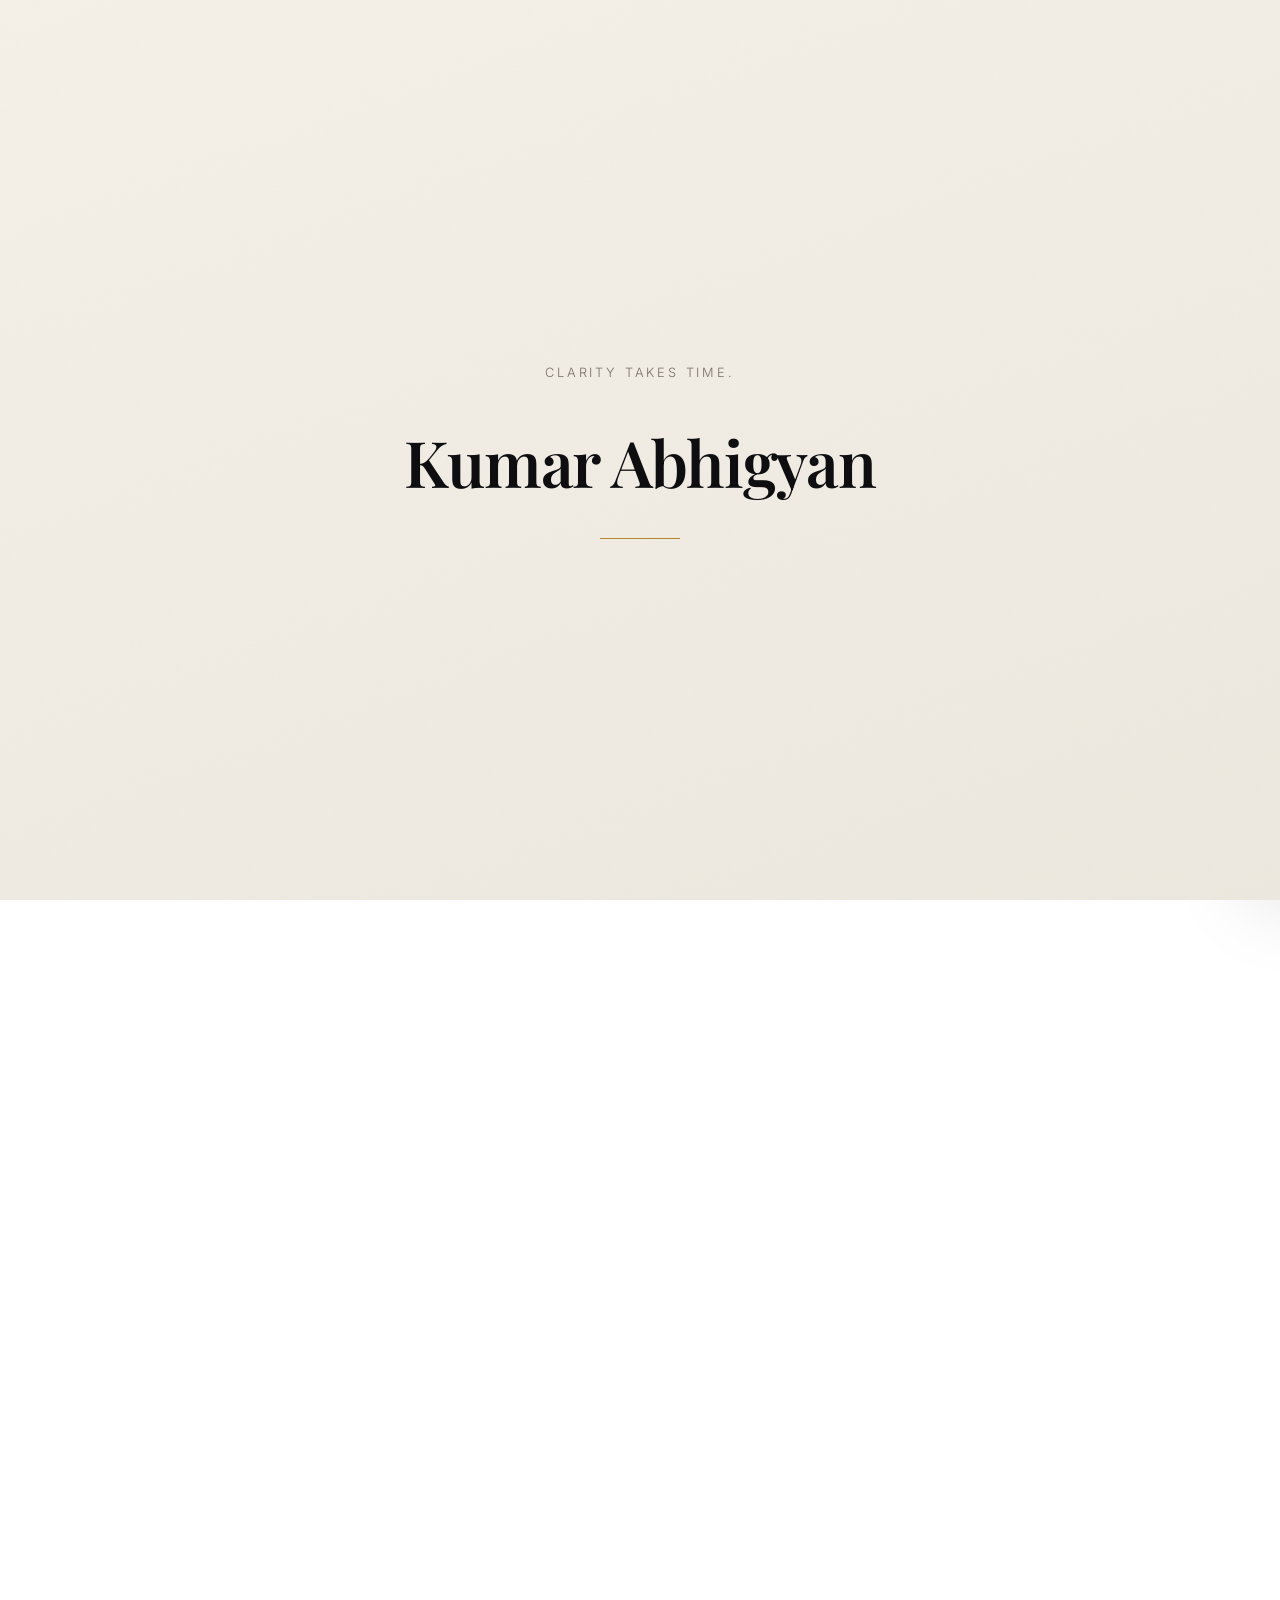
==== commit 3aad2609: "Update index.html" ====
--- a/index.html
+++ b/index.html
@@ -1,295 +1,592 @@
 <!DOCTYPE html>
 <html lang="en">
 <head>
+
 <meta charset="UTF-8" />
-<meta name="viewport" content="width=device-width, initial-scale=1.0" />
+
+<meta
+  name="viewport"
+  content="width=device-width, initial-scale=1.0"
+/>
+
 <title>Kumar Abhigyan — Writer</title>
-<meta name="description" content="Kumar Abhigyan — writer, debater, and systems thinker. Books and essays on clarity, patterns, and the world beneath the surface." />
-<meta property="og:title" content="Kumar Abhigyan — Writer" />
-<meta property="og:description" content="Books and essays on clarity, patterns, and the world beneath the surface." />
-<meta property="og:image" content="Teenager.jpg" />
-<meta property="og:type" content="website" />
-<meta name="twitter:card" content="summary_large_image" />
-<link rel="icon" href="favicon.png" type="image/png" />
-<link rel="preconnect" href="https://fonts.googleapis.com" />
-<link rel="preconnect" href="https://fonts.gstatic.com" crossorigin />
-<link href="https://fonts.googleapis.com/css2?family=Playfair+Display:ital,wght@0,500;0,600;0,700;1,500;1,700&family=Inter:wght@300;400;500&display=swap" rel="stylesheet" />
-<link rel="stylesheet" href="style.css" />
+
+<meta
+  name="description"
+  content="Kumar Abhigyan — writer, debater, and systems thinker. Books and essays on clarity, patterns, and the world beneath the surface."
+/>
+
+<meta
+  property="og:title"
+  content="Kumar Abhigyan — Writer"
+/>
+
+<meta
+  property="og:description"
+  content="Books and essays on clarity, patterns, and the world beneath the surface."
+/>
+
+<meta
+  property="og:image"
+  content="Teenager.jpg"
+/>
+
+<meta
+  property="og:type"
+  content="website"
+/>
+
+<meta
+  name="twitter:card"
+  content="summary_large_image"
+/>
+
+<link
+  rel="icon"
+  href="favicon.png"
+  type="image/png"
+/>
+
+<link
+  rel="preconnect"
+  href="https://fonts.googleapis.com"
+/>
+
+<link
+  rel="preconnect"
+  href="https://fonts.gstatic.com"
+  crossorigin
+/>
+
+<link
+  href="https://fonts.googleapis.com/css2?family=Playfair+Display:ital,wght@0,500;0,600;0,700;1,500;1,700&family=Inter:wght@300;400;500&display=swap"
+  rel="stylesheet"
+/>
+
+<link
+  rel="stylesheet"
+  href="style.css"
+/>
+
 </head>
+
 <body>
 
-<div class="grain" aria-hidden="true"></div>
-<div id="pageProgress" class="page-progress"></div>
-
-<div id="intro" aria-hidden="true">
+<div
+  class="grain"
+  aria-hidden="true">
+</div>
+
+<div
+  id="pageProgress"
+  class="page-progress">
+</div>
+
+<div
+  id="intro"
+  aria-hidden="true">
+
   <div class="intro-inner">
-    <p class="intro-tagline">Clarity takes time.</p>
-    <div id="intro-name">Kumar Abhigyan</div>
+
+    <p class="intro-tagline">
+      Clarity takes time.
+    </p>
+
+    <div id="intro-name">
+      Kumar Abhigyan
+    </div>
+
     <div class="intro-line-gold"></div>
-  </div>
+
+  </div>
+
 </div>
 
-<div class="menu-overlay" id="menuOverlay"></div>
+<div
+  class="menu-overlay"
+  id="menuOverlay">
+</div>
 
 <header>
+
   <div class="nav">
-    <div class="logo">Kumar Abhigyan</div>
-    <nav class="nav-links" aria-label="Primary">
-      <a href="#home" data-section="home">Home</a>
-      <a href="#about" data-section="about">About</a>
-      <a href="#books" data-section="books">Books</a>
-      <a href="#essays" data-section="essays">Essays</a>
-      <a href="#contact" data-section="contact">Contact</a>
+
+    <div class="logo">
+      Kumar Abhigyan
+    </div>
+
+    <nav
+      class="nav-links"
+      aria-label="Primary">
+
+      <a
+        href="#home"
+        data-section="home">
+        Home
+      </a>
+
+      <a
+        href="#about"
+        data-section="about">
+        About
+      </a>
+
+      <a
+        href="#books"
+        data-section="books">
+        Books
+      </a>
+
+      <a
+        href="#essays"
+        data-section="essays">
+        Essays
+      </a>
+
+      <a
+        href="#contact"
+        data-section="contact">
+        Contact
+      </a>
+
     </nav>
-    <button id="menuBtn" class="menu-btn" type="button" aria-label="Open menu" aria-controls="menu" aria-expanded="false">
-      <span></span><span></span><span></span>
+
+    <button
+      id="menuBtn"
+      class="menu-btn"
+      type="button"
+      aria-label="Open menu"
+      aria-controls="menu"
+      aria-expanded="false">
+
+      <span></span>
+      <span></span>
+      <span></span>
+
     </button>
-  </div>
+
+  </div>
+
 </header>
 
-<nav id="menu" class="menu" aria-label="Mobile navigation">
-  <a href="#home">Home</a>
-  <a href="#updates">Latest</a>
-  <a href="#about">About</a>
-  <a href="#books">Books</a>
-  <a href="#essays">Essays</a>
-  <a href="#contact">Contact</a>
+<nav
+  id="menu"
+  class="menu"
+  aria-label="Mobile navigation">
+
+  <a href="#home">
+    Home
+  </a>
+
+  <a href="#updates">
+    Latest
+  </a>
+
+  <a href="#about">
+    About
+  </a>
+
+  <a href="#books">
+    Books
+  </a>
+
+  <a href="#essays">
+    Essays
+  </a>
+
+  <a href="#contact">
+    Contact
+  </a>
+
   <hr>
-  <button id="readingToggle" class="btn secondary" type="button">Reading Mode</button>
-  <button id="darkToggle" class="btn secondary" type="button">Dark Mode</button>
+
+  <button
+    id="readingToggle"
+    class="btn secondary"
+    type="button">
+    Reading Mode
+  </button>
+
+  <button
+    id="darkToggle"
+    class="btn secondary"
+    type="button">
+    Dark Mode
+  </button>
+
 </nav>
 
 <main>
 
-  <section id="home" class="hero">
-    <div class="container">
-      <p class="hero-eyebrow">Writer · Jharkhand, India</p>
-      <h1 class="hero-name">Kumar Abhigyan</h1>
-      <p class="hero-roles">Author &nbsp;•&nbsp; Debater &nbsp;•&nbsp; Philosopher</p>
+  <!-- HERO -->
+
+  <section
+    id="home"
+    class="hero">
+
+    <div class="container">
+
+      <p class="hero-eyebrow">
+        Writer · Jharkhand, India
+      </p>
+
+      <h1 class="hero-name">
+        Kumar Abhigyan
+      </h1>
+
+      <p class="hero-roles">
+        Author &nbsp;•&nbsp; Debater &nbsp;•&nbsp; Philosopher
+      </p>
+
       <div class="hero-gold-line"></div>
-      <p class="hero-sub">Understanding systems, patterns, and what lies beneath the surface.</p>
-    </div>
-  </section>
-
-  <div class="gold-divider reveal"><span></span></div>
+
+      <p class="hero-sub">
+        Understanding systems, patterns, and what lies beneath the surface.
+      </p>
+
+    </div>
+
+  </section>
+
+  <div class="gold-divider reveal">
+    <span></span>
+  </div>
+
+  <!-- STATS -->
 
   <section class="stats reveal">
-    <div class="container">
+
+    <div class="container">
+
       <div class="stats-row">
-        <div class="stat"><strong>5</strong><span>Books</span></div>
-        <div class="stat"><strong>3</strong><span>Essays</span></div>
-        <div class="stat"><strong>2024</strong><span>Writing Since</span></div>
-      </div>
-    </div>
-  </section>
+
+        <div class="stat">
+          <strong>5</strong>
+          <span>Books</span>
+        </div>
+
+        <div class="stat">
+          <strong>3</strong>
+          <span>Essays</span>
+        </div>
+
+        <div class="stat">
+          <strong>2024</strong>
+          <span>Writing Since</span>
+        </div>
+
+      </div>
+
+    </div>
+
+  </section>
+
+  <!-- NOW -->
 
   <section class="now reveal">
-    <div class="container" style="text-align:center">
-      <p class="now-label">Right now</p>
-      <p id="nowText" class="now-text">Reading: <em>The Brothers Karamazov</em> &nbsp;·&nbsp; Writing: <em>"I Can, For I Am."</em></p>
-    </div>
-  </section>
+
+    <div
+      class="container"
+      style="text-align:center">
+
+      <p class="now-label">
+        Right now
+      </p>
+
+      <p
+        id="nowText"
+        class="now-text">
+
+        Reading:
+        <em>The Brothers Karamazov</em>
+
+        &nbsp;·&nbsp;
+
+        Writing:
+        <em>"I Can, For I Am."</em>
+
+      </p>
+
+    </div>
+
+  </section>
+
+  <!-- QUOTE -->
 
   <section class="quote reveal">
-    <div class="container">
-      <p>"Not yet corpses.<br>Still we rot."</p>
-    </div>
-  </section>
+
+    <div class="container">
+
+      <p>
+        "Not yet corpses.<br>
+        Still we rot."
+      </p>
+
+    </div>
+
+  </section>
+
+  <!-- TEASER -->
 
   <section class="teaser reveal">
-    <div class="container" style="text-align:center">
-      <p>Currently working on</p>
-      <h3>"I Can, For I Am." — For Those Who Learned to Exist Before They Learned to Belong.</h3>
-    </div>
-  </section>
-
-  <div class="gold-divider reveal"><span></span></div>
-
-  <section id="featured" class="featured reveal">
-    <div class="container">
+
+    <div
+      class="container"
+      style="text-align:center">
+
+      <p>
+        Currently working on
+      </p>
+
+      <h3>
+        "I Can, For I Am." — For Those Who Learned to Exist Before They Learned to Belong.
+      </h3>
+
+    </div>
+
+  </section>
+
+  <div class="gold-divider reveal">
+    <span></span>
+  </div>
+
+  <!-- FEATURED -->
+
+  <section
+    id="featured"
+    class="featured reveal">
+
+    <div class="container">
+
       <div class="featured-grid">
-        <!-- populated by script.js from the featured book -->
-      </div>
-    </div>
-  </section>
-
-  <div class="gold-divider reveal"><span></span></div>
-
-  <section id="updates" class="updates reveal">
-    <div class="container">
-      <h2 class="section-title">Latest Updates</h2>
-      <div id="updatesFeed" class="updates-feed">
-        <p style="color:var(--slate);padding:24px 0">Loading updates...</p>
-      </div>
-    </div>
-  </section>
-
-  <div class="gold-divider reveal"><span></span></div>
-
-  <section id="about" class="about reveal">
-    <div class="container">
-      <h2 class="section-title">Kumar Abhigyan</h2>
+        <!-- populated by script.js -->
+      </div>
+
+    </div>
+
+  </section>
+
+  <div class="gold-divider reveal">
+    <span></span>
+  </div>
+
+  <!-- UPDATES -->
+
+  <section
+    id="updates"
+    class="updates reveal">
+
+    <div class="container">
+
+      <h2 class="section-title">
+        Latest Updates
+      </h2>
+
+      <div
+        id="updatesFeed"
+        class="updates-feed">
+
+        <p
+          style="color:var(--slate);padding:24px 0">
+          Loading updates...
+        </p>
+
+      </div>
+
+    </div>
+
+  </section>
+
+  <div class="gold-divider reveal">
+    <span></span>
+  </div>
+
+  <!-- ABOUT -->
+
+  <section
+    id="about"
+    class="about reveal">
+
+    <div class="container">
+
+      <h2 class="section-title">
+        Kumar Abhigyan
+      </h2>
 
       <p class="about-opener">
+
         Kumar Abhigyan grew up in a part of Jharkhand that most people pass over on a map — a place of open forests, red earth, wide skies, and a kind of stillness that doesn't announce itself. It is not a dramatic landscape. It is a quiet one. And quiet places, it turns out, produce a particular kind of thinker: the kind who notices things before they are pointed out, who sits with questions longer than most people are comfortable with, and who finds it difficult to accept the surface of anything as the whole story.
-      </p>
-
-      <p class="about-opener" style="margin-top:0">
+
+      </p>
+
+      <p
+        class="about-opener"
+        style="margin-top:0">
+
         He spent more time with trees than with books growing up. He rode his bicycle through the backyard until the route was memorised. He played games that had no real rules, built sand castles in the front yard, and moved through childhood the way most children do — not yet knowing that the curiosity underneath it all would one day become the engine of everything he made.
+
       </p>
 
       <div class="about-pull-quote reveal">
+
         "He wasn't trying to become a writer. He was trying to understand the world — and writing turned out to be the clearest way to do it."
-      </div>
-
-      <p class="timeline-intro">Dig in — tap whatever you're curious about.</p>
-
-      <div id="aboutTimeline" class="about-timeline">
-        <p style="color:var(--slate)">Loading...</p>
-      </div>
-
-      <div id="timelineAnswer" class="timeline-answer"></div>
+
+      </div>
+
+      <p class="timeline-intro">
+        Dig in — tap whatever you're curious about.
+      </p>
+
+      <!-- CONNECTED TIMELINE -->
+
+      <div
+        id="aboutTimeline"
+        class="about-timeline">
+
+        <p style="color:var(--slate)">
+          Loading...
+        </p>
+
+      </div>
+
+      <!-- ONE SHARED ANSWER PANEL -->
+
+      <div
+        id="timelineAnswer"
+        class="timeline-answer">
+      </div>
 
       <div class="about-pull-quote reveal">
+
         "Somewhere in Jharkhand, a boy who played senseless games in the front yard and rode his bicycle until he had memorised every turn started asking why the world works the way it does. He has not stopped."
-      </div>
-
-      <div id="about-more" class="about-more">
-        <p>India, for Kumar Abhigyan, is not an abstraction. It is something he has lived inside — the noise, the heat, the gap between what the country is supposed to be and what it actually is on the ground. He has watched people adapt to systems that do not serve them. He has watched them worship politicians who do not deserve it, and call that worship patriotism. He has watched endurance get mistaken for acceptance, and acceptance get mistaken for contentment. That observation lives at the centre of his work — not as anger, not as cynicism, but as a question that keeps demanding an answer: why do people accept what they do not have to accept?</p>
-        <p>The writing comes from that question, and from dozens of others like it. It is not performative. It is not strategic. It is the most honest thing he knows how to do — take something complicated, sit with it long enough to understand it, and then find words for it that are precise without being cold, clear without being simple. That is harder than it sounds. Most writing chooses one or the other. He is interested in both at once.</p>
-        <p>People who know him well say they understand what he is doing, even when they cannot fully explain it. Not because he is constantly explaining himself — he is not — but because once you see how he thinks, it becomes self-evident. He is not building a persona. He is not optimising for an audience. He is genuinely trying to understand things, and he has found that writing them down, slowly and carefully, is the best method available to him.</p>
-        <p>He does not find his age particularly interesting as a fact, though he understands why others do. He was born on the 25th of October, 2011. He is, by any conventional measure, very young. He finds that fact neither remarkable nor limiting. The work either holds up or it does not. The thinking either tracks or it does not. Age is not a variable he spends much time on. The questions are the same regardless.</p>
-        <p>What he is building — slowly, book by book, essay by essay — is a body of work oriented around a single underlying project: making the complicated easier to see, without pretending it is simpler than it is. That is the project. Everything else is detail.</p>
-      </div>
-
-      <button id="aboutBtn" class="btn secondary" type="button" style="margin-top:36px">Read More</button>
-    </div>
-  </section>
-
-  <div class="gold-divider reveal"><span></span></div>
-
-  <section id="books" class="books reveal">
-    <div class="container">
-      <h2 class="section-title">Books</h2>
+
+      </div>
+
+      <!-- LONG FORM ABOUT -->
+
+      <div
+        id="about-more"
+        class="about-more">
+
+        <p>
+
+          India, for Kumar Abhigyan, is not an abstraction. It is something he has lived inside — the noise, the heat, the gap between what the country is supposed to be and what it actually is on the ground. He has watched people adapt to systems that do not serve them. He has watched them worship politicians who do not deserve it, and call that worship patriotism. He has watched endurance get mistaken for acceptance, and acceptance get mistaken for contentment. That observation lives at the centre of his work — not as anger, not as cynicism, but as a question that keeps demanding an answer: why do people accept what they do not have to accept?
+
+        </p>
+
+        <p>
+
+          The writing comes from that question, and from dozens of others like it. It is not performative. It is not strategic. It is the most honest thing he knows how to do — take something complicated, sit with it long enough to understand it, and then find words for it that are precise without being cold, clear without being simple. That is harder than it sounds. Most writing chooses one or the other. He is interested in both at once.
+
+        </p>
+
+        <p>
+
+          People who know him well say they understand what he is doing, even when they cannot fully explain it. Not because he is constantly explaining himself — he is not — but because once you see how he thinks, it becomes self-evident. He is not building a persona. He is not optimising for an audience. He is genuinely trying to understand things, and he has found that writing them down, slowly and carefully, is the best method available to him.
+
+        </p>
+
+        <p>
+
+          He does not find his age particularly interesting as a fact, though he understands why others do. He was born on the 25th of October, 2011. He is, by any conventional measure, very young. He finds that fact neither remarkable nor limiting. The work either holds up or it does not. The thinking either tracks or it does not. Age is not a variable he spends much time on. The questions are the same regardless.
+
+        </p>
+
+        <p>
+
+          What he is building — slowly, book by book, essay by essay — is a body of work oriented around a single underlying project: making the complicated easier to see, without pretending it is simpler than it is. That is the project. Everything else is detail.
+
+        </p>
+
+      </div>
+
+      <button
+        id="aboutBtn"
+        class="btn secondary"
+        type="button"
+        style="margin-top:36px">
+
+        Read More
+
+      </button>
+
+    </div>
+
+  </section>
+
+  <div class="gold-divider reveal">
+    <span></span>
+  </div>
+
+  <!-- BOOKS -->
+
+  <section
+    id="books"
+    class="books reveal">
+
+    <div class="container">
+
+      <h2 class="section-title">
+        Books
+      </h2>
+
       <div class="books-grid">
-        <!-- populated by script.js -->
-        <p style="color:var(--slate)">Loading books...</p>
-      </div>
-    </div>
-  </section>
-
-  <div class="gold-divider reveal"><span></span></div>
+
+        <p style="color:var(--slate)">
+          Loading books...
+        </p>
+
+      </div>
+
+    </div>
+
+  </section>
+
+  <div class="gold-divider reveal">
+    <span></span>
+  </div>
+
+  <!-- ACHIEVEMENTS -->
 
   <section class="achievements reveal">
-    <div class="container">
-      <p class="achievements-label">Reach</p>
+
+    <div class="container">
+
+      <p class="achievements-label">
+        Reach
+      </p>
+
       <div class="achievements-row">
+
         <div class="achievement">
-          <strong id="statFollowers">9,000+</strong>
-          <span>Instagram Followers</span>
+
+          <strong id="statFollowers">
+            9,000+
+          </strong>
+
+          <span>
+            Instagram Followers
+          </span>
+
         </div>
+
         <div class="achievement">
-          <strong id="statSales">500+</strong>
-          <span>Sales Last Month</span>
+
+          <strong id="statSales">
+            500+
+          </strong>
+
+          <span>
+            Sales Last Month
+          </span>
+
         </div>
-      </div>
-    </div>
-  </section>
-
-  <div class="gold-divider reveal"><span></span></div>
-
-  <section id="essays" class="essays reveal">
-    <div class="container">
-      <h2 class="section-title">Essays</h2>
-      <div class="featured-essay">
-        <!-- populated by script.js -->
-      </div>
-      <div class="essay-grid">
-        <!-- populated by script.js -->
-      </div>
-    </div>
-  </section>
-
-  <div id="readingMode" class="reading-mode" role="dialog" aria-modal="true" aria-label="Essay Reader">
-    <div id="progressBar" class="progress-bar"></div>
-    <div class="reading-toolbar">
-      <span id="closeReading" role="button" tabindex="0" aria-label="Close">×</span>
-      <div class="reading-controls">
-        <button class="btn secondary" type="button" id="fontSmall">A−</button>
-        <button class="btn secondary" type="button" id="fontLarge">A+</button>
-        <button class="btn secondary" type="button" id="focusMode">Focus</button>
-      </div>
-    </div>
-    <div class="reading-content">
-      <!-- populated by script.js -->
-    </div>
-  </div>
-
-  <div class="gold-divider reveal"><span></span></div>
-
-  <section class="subscribe reveal">
-    <div class="container">
-      <h2 class="section-title">Stay Updated</h2>
-      <p style="color:var(--slate);max-width:460px;margin-bottom:28px;line-height:1.8">Get notified when a new book or essay goes live. No spam, just writing.</p>
-      <form id="subscribeForm" class="subscribe-form">
-        <input type="email" name="email" placeholder="your@email.com" required>
-        <button type="submit" class="btn primary">Notify Me</button>
-      </form>
-      <p id="subscribeStatus" style="margin-top:14px;font-size:.85rem;"></p>
-    </div>
-  </section>
-
-  <div class="gold-divider reveal"><span></span></div>
-
-  <section id="contact" class="contact contact-boosted reveal">
-    <div class="container">
-      <h2 class="section-title">Contact</h2>
-      <p style="color:var(--slate);max-width:440px;margin-bottom:32px;line-height:1.8">For readers, publishers, collaborators, or anyone who wants to talk about ideas.</p>
-      <a href="mailto:abhigyan025@gmail.com">
-        <svg width="18" height="18" viewBox="0 0 24 24"><path d="M4 4h16a2 2 0 0 1 2 2v12a2 2 0 0 1-2 2H4a2 2 0 0 1-2-2V6a2 2 0 0 1 2-2zm16 3.2-8 5.3-8-5.3V6l8 5.3L20 6v1.2z"/></svg>
-        abhigyan025@gmail.com
-      </a>
-      <br>
-      <a href="https://www.instagram.com/kumar.abhigyan_" target="_blank" rel="noreferrer">
-        <svg width="18" height="18" viewBox="0 0 24 24"><path d="M7 2C4.24 2 2 4.24 2 7v10c0 2.76 2.24 5 5 5h10c2.76 0 5-2.24 5-5V7c0-2.76-2.24-5-5-5H7zm5 5a5 5 0 1 1 0 10 5 5 0 0 1 0-10zm6.5-.8a1.3 1.3 0 1 1-2.6 0 1.3 1.3 0 0 1 2.6 0z"/></svg>
-        @kumar.abhigyan_
-      </a>
-      <br>
-      <a href="https://www.linkedin.com/in/kumar-abhigyan-6891083b4" target="_blank" rel="noreferrer">
-        <svg width="18" height="18" viewBox="0 0 24 24"><path d="M4.98 3.5C4.98 4.88 3.87 6 2.5 6S0 4.88 0 3.5 1.11 1 2.48 1 4.98 2.12 4.98 3.5zM.5 8h4V23h-4V8zM8.5 8h3.8v2.05h.05c.53-1 1.83-2.05 3.77-2.05C20.5 8 22 10.2 22 14.1V23h-4v-7.9c0-1.9-.03-4.3-2.6-4.3-2.6 0-3 2.05-3 4.15V23h-4V8z"/></svg>
-        Kumar Abhigyan
-      </a>
-    </div>
-  </section>
-
-</main>
-
-<footer>
-  <div class="footer-inner">
-    <div class="footer-top">
-      <p class="footer-name">Kumar Abhigyan</p>
-      <p class="footer-tagline">Clarity over noise.</p>
-    </div>
-    <div class="footer-links">
-      <a href="mailto:abhigyan025@gmail.com">Email</a>
-      <a href="https://www.instagram.com/kumar.abhigyan_" target="_blank" rel="noreferrer">Instagram</a>
-      <a href="https://www.linkedin.com/in/kumar-abhigyan-6891083b4" target="_blank" rel="noreferrer">LinkedIn</a>
-      <a href="#home">Back to top ↑</a>
-    </div>
-    <div class="footer-bottom">
-      <p>© 2026 Kumar Abhigyan. All rights reserved.</p>
-      <p id="easter">We suffer more in imagination than reality</p>
-    </div>
-  </div>
-</footer>
-
-<div id="demoModal" class="modal" role="dialog" aria-modal="true" aria-label="Demo Preview">
-  <div class="modal-content">
-    <span id="closeDemo" role="button" tabindex="0" aria-label="Close demo">×</span>
-    <iframe id="demoFrame" title="Demo preview"></iframe>
-  </div>
-</div>
-
-<script src="script.js" defer></script>
-</body>
-</html>
+
+      </div>
+
+    </div>
+
+  </section>
+
+  <div class="gold-divider reveal">
+    <span></span>
--- a/style.css
+++ b/style.css
@@ -1,522 +1,379 @@
-/* ============================================  
-   KUMAR ABHIGYAN — Luxury Editorial v5  
-   Warm cream default, full dark mode.  
-   Gold: aged brass #B5862A  
-   ============================================ */  
-  
-:root{  
-  --ink:#0E0E10;  
-  --paper:#F5F0E8;  
-  --paper2:#EDE8DF;  
-  --gold:#B5862A;  
-  --gold2:#C9A24E;  
-  --rust:#B5502F;  
-  --slate:#7a7168;  
-  --line:rgba(14,14,16,0.1);  
-  --glass-bg:rgba(255,255,255,0.16);  
-  --glass-border:rgba(181,134,42,0.28);  
-  --glass-shadow:rgba(181,134,42,0.10);  
-  --maxw:960px;  
-  --speed:.42s;  
-  --ease:cubic-bezier(.16,1,.3,1);  
-}  
-  
-*{box-sizing:border-box;margin:0;padding:0;}  
-html{scroll-behavior:smooth;}  
-  
-body{  
-  background:linear-gradient(160deg, var(--paper) 0%, var(--paper2) 100%);  
-  background-attachment:fixed;  
-  color:var(--ink);  
-  font-family:'Inter',sans-serif;  
-  font-weight:300;  
-  line-height:1.8;  
-  overflow-x:hidden;  
-  min-height:100vh;  
-  transition:background .5s ease, color .5s ease;  
-}  
-  
-body.dark{  
-  --paper:#0E0E10;  
-  --paper2:#141414;  
-  --line:rgba(244,241,234,0.1);  
-  --gold:#C9A24E;  
-  --gold2:#D4AF6A;  
-  --slate:#9a9080;  
-  --glass-bg:rgba(255,255,255,0.04);  
-  --glass-border:rgba(201,162,78,0.22);  
-  --glass-shadow:rgba(201,162,78,0.07);  
-  background:linear-gradient(160deg,#0E0E10 0%,#111010 100%);  
-  color:#F5F0E8;  
-}  
-  
-h1,h2,h3{  
-  font-family:'Playfair Display',serif;  
-  font-weight:600;  
-  letter-spacing:-0.02em;  
-  line-height:1.15;  
-}  
-a{color:inherit;text-decoration:none;}  
-.container{max-width:var(--maxw);margin:0 auto;padding:0 40px;}  
-img{max-width:100%;display:block;}  
-  
-/* grain */  
-.grain{  
-  position:fixed;inset:0;pointer-events:none;z-index:9998;  
-  opacity:.03;mix-blend-mode:multiply;  
-  background-image:url("data:image/svg+xml,%3Csvg xmlns='http://www.w3.org/2000/svg' width='120' height='120'%3E%3Cfilter id='n'%3E%3CfeTurbulence type='fractalNoise' baseFrequency='0.9' numOctaves='2' stitchTiles='stitch'/%3E%3C/filter%3E%3Crect width='100%25' height='100%25' filter='url(%23n)'/%3E%3C/svg%3E");  
-  animation:grainShift 1.4s steps(3) infinite;  
-}  
-body.dark .grain{mix-blend-mode:overlay;opacity:.045;}  
-@keyframes grainShift{  
-  0%{transform:translate(0,0);}  
-  33%{transform:translate(-2%,1%);}  
-  66%{transform:translate(1%,-2%);}  
-  100%{transform:translate(0,0);}  
-}  
-  
-/* intro */  
-#intro{  
-  position:fixed;inset:0;  
-  background:linear-gradient(160deg,var(--paper) 0%,var(--paper2) 100%);  
-  display:flex;align-items:center;justify-content:center;  
-  z-index:9997;transition:opacity .9s ease,visibility .9s;  
-}  
-#intro.hide{opacity:0;visibility:hidden;pointer-events:none;}  
-.intro-inner{text-align:center;}  
-.intro-tagline{  
-  font-size:.8rem;letter-spacing:.22em;text-transform:uppercase;  
-  color:var(--slate);margin-bottom:20px;opacity:0;  
-  animation:fadeUp .8s ease forwards .1s;  
-}  
-#intro-name{  
-  font-family:'Playfair Display',serif;font-weight:600;  
-  font-size:clamp(2.2rem,6vw,4rem);  
-  color:var(--ink);letter-spacing:-.02em;  
-  opacity:0;animation:fadeUp .9s ease forwards .4s;  
-}  
-body.dark #intro-name{color:#F5F0E8;}  
-.intro-line-gold{  
-  width:0;height:1px;background:var(--gold);  
-  margin:18px auto 0;  
-  animation:expandLine .8s ease forwards 1s;  
-}  
-@keyframes expandLine{to{width:80px;}}  
-@keyframes fadeUp{from{opacity:0;transform:translateY(16px);}to{opacity:1;transform:translateY(0);}}  
-  
-/* header */  
-header{  
-  position:sticky;top:0;z-index:5000;  
-  backdrop-filter:blur(16px);-webkit-backdrop-filter:blur(16px);  
-  background:rgba(245,240,232,.88);  
-  border-bottom:1px solid var(--line);  
-}  
-body.dark header{background:rgba(14,14,16,.88);}  
-.nav{display:flex;align-items:center;justify-content:space-between;padding:20px 40px;}  
-.logo{font-family:'Playfair Display',serif;font-weight:600;font-size:1.2rem;letter-spacing:.02em;}  
-  
-/* hamburger */  
-.menu-btn{  
-  background:none;border:none;cursor:pointer;  
-  display:flex;flex-direction:column;gap:5px;padding:8px;  
-  z-index:6001;position:relative;  
-}  
-.menu-btn span{  
-  width:22px;height:1.5px;  
-  background:var(--ink);display:block;  
-  transition:transform .3s ease, opacity .3s ease, background .3s;  
-}  
-body.dark .menu-btn span{background:#F5F0E8;}  
-.menu-btn.active span:nth-child(1){transform:translateY(6.5px) rotate(45deg);}  
-.menu-btn.active span:nth-child(2){opacity:0;}  
-.menu-btn.active span:nth-child(3){transform:translateY(-6.5px) rotate(-45deg);}  
-  
-/* overlay */  
-.menu-overlay{  
-  position:fixed;inset:0;background:rgba(0,0,0,0);  
-  z-index:5999;visibility:hidden;  
-  transition:background .4s ease;  
-}  
-.menu-overlay.open{background:rgba(0,0,0,.45);visibility:visible;}  
-  
-/* menu */  
-.menu{  
-  position:fixed;top:0;right:0;  
-  width:300px;max-width:88vw;height:100%;  
-  background:var(--paper);  
-  border-left:1px solid var(--line);  
-  display:flex;flex-direction:column;gap:22px;  
-  padding:110px 38px 60px;  
-  transform:translateX(100%);  
-  transition:transform var(--speed) cubic-bezier(.4,0,.2,1);  
-  z-index:6000;  
-  box-shadow:-30px 0 80px rgba(0,0,0,.12);  
-}  
-body.dark .menu{background:#0E0E10;}  
-.menu.open{transform:translateX(0);}  
-.menu a{  
-  font-size:1.05rem;padding:8px 0;  
-  border-bottom:1px solid var(--line);  
-  transition:color .2s, padding-left .2s;  
-}  
-.menu a:hover{color:var(--gold);padding-left:6px;}  
-.menu hr{border:none;border-top:1px solid var(--line);margin:4px 0;}  
-  
-/* glass buttons */  
-.btn{  
-  display:inline-flex;align-items:center;justify-content:center;  
-  padding:13px 30px;border-radius:100px;  
-  font-size:.85rem;font-family:'Inter',sans-serif;font-weight:400;  
-  letter-spacing:.03em;  
-  cursor:pointer;  
-  border:1px solid var(--glass-border);  
-  background:var(--glass-bg);  
-  backdrop-filter:blur(14px);-webkit-backdrop-filter:blur(14px);  
-  box-shadow:0 1px 2px rgba(14,14,16,.06);  
-  transition:border-color .3s ease, box-shadow .3s ease, transform .3s ease, color .3s ease;  
-  color:inherit;  
-  white-space:nowrap;  
-}  
-.btn:hover{border-color:var(--gold);box-shadow:0 4px 16px var(--glass-shadow);transform:translateY(-1px);}  
-.btn.primary{  
-  background:linear-gradient(135deg,var(--gold),var(--gold2));  
-  color:#fff;border-color:transparent;  
-  box-shadow:0 2px 10px rgba(181,134,42,.25);  
-}  
-.btn.primary:hover{box-shadow:0 6px 20px rgba(181,134,42,.35);transform:translateY(-1px);}  
-.btn.secondary:hover{color:var(--gold);}  
-  
-/* reveal */  
-.reveal{opacity:0;transform:translateY(26px);transition:opacity 1.1s var(--ease),transform 1.1s var(--ease);}  
-.reveal.show{opacity:1;transform:translateY(0);}  
-  
-/* hero */  
-.hero{padding:200px 0 110px;position:relative;}  
-.hero-eyebrow{  
-  font-size:.78rem;letter-spacing:.2em;text-transform:uppercase;  
-  color:var(--slate);margin-bottom:24px;opacity:0;  
-  animation:fadeUp .8s ease forwards .2s;  
-}  
-.hero-name{  
-  font-size:clamp(3.2rem,9vw,6.5rem);  
-  font-family:'Playfair Display',serif;font-weight:700;  
-  letter-spacing:-.03em;line-height:1;  
-  display:flex;flex-wrap:wrap;gap:.2em;  
-}  
-.hero-name .word{overflow:hidden;display:inline-block;}  
-.hero-name .word span{  
-  display:inline-block;  
-  opacity:0;transform:translateY(100%);  
-  animation:wordUp .8s cubic-bezier(.16,1,.3,1) forwards;  
-}  
-.hero-roles{  
-  font-size:.82rem;letter-spacing:.15em;color:var(--slate);  
-  margin-top:18px;font-weight:300;  
-  opacity:0;animation:fadeUp .8s ease forwards 1.2s;  
-}  
-.hero-gold-line{  
-  width:0;height:1px;background:var(--gold);  
-  margin:22px 0;  
-  animation:expandLine .9s ease forwards 1.4s;  
-}  
-.hero-sub{  
-  max-width:480px;color:var(--slate);font-size:1rem;  
-  opacity:0;animation:fadeUp .8s ease forwards 1.5s;  
-}  
-@keyframes wordUp{to{opacity:1;transform:translateY(0);}}  
-  
-/* divider */  
-.gold-divider{display:flex;justify-content:center;padding:20px 0;}  
-.gold-divider span{  
-  display:block;width:60px;height:1px;  
-  background:linear-gradient(90deg,transparent,var(--gold),transparent);  
-}  
-  
-/* stats */  
-.stats{padding:60px 0;}  
-.stats-row{display:flex;justify-content:center;gap:90px;flex-wrap:wrap;text-align:center;}  
-.stat strong{  
-  display:block;font-family:'Playfair Display',serif;font-weight:600;  
-  font-size:2.8rem;color:var(--gold);line-height:1;  
-}  
-.stat span{color:var(--slate);font-size:.78rem;text-transform:uppercase;letter-spacing:.1em;margin-top:6px;display:block;}  
-  
-/* now */  
-.now{padding:20px 0 60px;text-align:center;}  
-.now-label{color:var(--gold);font-size:.75rem;text-transform:uppercase;letter-spacing:.12em;margin-bottom:8px;}  
-.now-text{color:var(--slate);font-size:.95rem;}  
-.now-text em{font-style:italic;color:var(--ink);}  
-body.dark .now-text em{color:#F5F0E8;}  
-  
-/* quote */  
-.quote{padding:90px 0;border-top:1px solid var(--line);border-bottom:1px solid var(--line);}  
-.quote p{  
-  font-family:'Playfair Display',serif;font-style:italic;font-weight:500;  
-  font-size:clamp(1.4rem,3.5vw,2rem);  
-  text-align:center;color:var(--gold);max-width:680px;margin:0 auto;  
-  line-height:1.5;  
-}  
-  
-/* teaser */  
-.teaser{padding:70px 0;text-align:center;}  
-.teaser p{color:var(--slate);font-size:.8rem;letter-spacing:.1em;text-transform:uppercase;margin-bottom:10px;}  
-.teaser h3{font-size:1.5rem;max-width:600px;margin:0 auto;line-height:1.4;font-weight:600;}  
-  
-section{padding:150px 0;}  
-.section-title{font-size:clamp(1.9rem,4vw,2.8rem);margin-bottom:56px;letter-spacing:-.02em;}  
-  
-/* featured book */  
-.featured-grid{display:grid;grid-template-columns:240px 1fr;gap:64px;align-items:center;}  
-.featured-grid img{box-shadow:0 24px 60px rgba(0,0,0,.18);border-radius:4px;}  
-.featured-content p{color:var(--slate);font-size:1.05rem;line-height:1.8;}  
-.btns{display:flex;gap:14px;flex-wrap:wrap;margin-top:24px;}  
-  
-/* about */  
-.about-opener{max-width:680px;color:var(--slate);font-size:1.05rem;line-height:1.85;}  
-.about-more{max-height:0;overflow:hidden;transition:max-height .7s ease;}  
-.about-more.open{max-height:4000px;margin-top:24px;}  
-.about-more p{color:var(--slate);max-width:720px;margin-bottom:1.3em;line-height:1.85;font-size:1rem;}  
-.about-pull-quote{  
-  font-family:'Playfair Display',serif;font-style:italic;font-weight:500;  
-  font-size:clamp(1.2rem,2.5vw,1.55rem);  
-  color:var(--gold);line-height:1.55;  
-  border-left:2px solid var(--gold);  
-  padding:4px 0 4px 24px;  
-  margin:52px 0;max-width:680px;  
-}  
-  
-/* about timeline */  
-.timeline-intro{
-  color:var(--gold);font-size:.78rem;text-transform:uppercase;letter-spacing:.14em;
-  margin:56px 0 24px;
-}
-.about-timeline{
-  display:flex;flex-wrap:wrap;align-items:center;
-  row-gap:18px;
-}
-.timeline-stop{display:inline-flex;align-items:center;}
-.timeline-stop:not(:last-child)::after{
-  content:"• • • • •";
-  color:var(--gold);opacity:.45;letter-spacing:2px;
-  margin:0 10px;font-size:.7rem;
-}
-.timeline-tile{
-  max-width:220px;padding:12px 18px;border-radius:100px;
-  border:1px solid var(--line);
-  background:var(--glass-bg);backdrop-filter:blur(6px);
-  cursor:pointer;font-family:'Playfair Display',serif;font-weight:600;
-  font-size:.85rem;line-height:1.3;color:inherit;text-align:center;
-  transition:border-color .3s ease, background .3s ease, transform .3s ease;
-}
-.timeline-tile:hover{border-color:var(--gold);transform:translateY(-1px);}
-.timeline-stop.active .timeline-tile{border-color:var(--gold);background:rgba(181,134,42,.1);}
-.timeline-answer{
-  max-height:0;overflow:hidden;opacity:0;
-  transition:max-height .5s var(--ease), opacity .4s ease, margin .5s ease;
-}
-.timeline-answer.open{
-  max-height:600px;opacity:1;margin-top:32px;
-}
-.timeline-answer p{
-  color:var(--slate);font-size:1rem;line-height:1.9;
-  border-left:2px solid var(--gold);padding-left:24px;
-  max-width:640px;
-}
-  
-/* books — editorial catalogue */  
-.books-grid{display:grid;grid-template-columns:repeat(auto-fit,minmax(240px,1fr));gap:64px;}  
-.book-index{  
-  display:block;font-size:.72rem;letter-spacing:.18em;text-transform:uppercase;  
-  color:var(--gold);margin-bottom:14px;font-weight:500;  
-}  
-.book-cover-wrap{position:relative;overflow:hidden;border-radius:3px;margin-bottom:22px;box-shadow:0 18px 40px rgba(0,0,0,.14);}  
-body.dark .book-cover-wrap{box-shadow:0 18px 40px rgba(0,0,0,.4);}  
-.book-cover-wrap img{  
-  width:100%;aspect-ratio:3/4;object-fit:cover;display:block;  
-  transition:transform .7s var(--ease);  
-}  
-.book-cover-wrap::after{  
-  content:"";position:absolute;inset:0;pointer-events:none;  
-  background:linear-gradient(160deg, rgba(181,134,42,.22), rgba(14,14,16,.3));  
-  mix-blend-mode:multiply;opacity:0;transition:opacity .6s ease;  
-}  
-.book:hover .book-cover-wrap::after{opacity:1;}  
-.book:hover .book-cover-wrap img{transform:scale(1.035);}  
-.book h3{font-size:1.18rem;margin-bottom:8px;font-weight:600;}  
-.book-excerpt{color:var(--slate);font-size:.9rem;margin-bottom:16px;line-height:1.7;}  
-  
-/* achievements */  
-.achievements{padding:110px 0;}  
-.achievements-label{  
-  text-align:center;font-size:.75rem;letter-spacing:.2em;text-transform:uppercase;  
-  color:var(--gold);margin-bottom:44px;  
-}  
-.achievements-row{display:flex;justify-content:center;gap:100px;flex-wrap:wrap;text-align:center;}  
-.achievement strong{  
-  display:block;font-family:'Playfair Display',serif;font-weight:600;  
-  font-size:2.4rem;color:var(--ink);line-height:1;  
-}  
-body.dark .achievement strong{color:var(--paper);}  
-.achievement span{  
-  display:block;margin-top:8px;color:var(--slate);  
-  font-size:.78rem;text-transform:uppercase;letter-spacing:.1em;  
-}  
-  
-/* featured essay */  
-.featured-essay{  
-  border:1px solid var(--glass-border);  
-  background:var(--glass-bg);  
-  backdrop-filter:blur(12px);-webkit-backdrop-filter:blur(12px);  
-  box-shadow:0 4px 30px var(--glass-shadow);  
-  padding:44px;border-radius:12px;margin-bottom:52px;  
-  min-height:60px;  
-}  
-.featured-essay h3{font-size:1.7rem;margin:12px 0 14px;letter-spacing:-.02em;}  
-.featured-essay p{color:var(--slate);max-width:580px;line-height:1.8;}  
-  
-/* essay grid */  
-.essay-grid{display:grid;grid-template-columns:repeat(auto-fit,minmax(260px,1fr));gap:32px;}  
-.essay-card{  
-  border:1px solid var(--line);padding:32px;border-radius:10px;  
-  transition:border-color .3s,transform .3s,box-shadow .3s;  
-  background:var(--glass-bg);backdrop-filter:blur(6px);  
-}  
-.essay-card:hover{border-color:var(--gold);transform:translateY(-5px);box-shadow:0 16px 40px var(--glass-shadow);}  
-.essay-card p{color:var(--slate);font-size:.95rem;margin:8px 0 20px;}  
-.read-time{color:var(--gold);font-size:.74rem;text-transform:uppercase;letter-spacing:.08em;margin-bottom:10px;display:block;}  
-  
-/* updates */  
-.updates-feed{display:flex;flex-direction:column;border-top:1px solid var(--line);}  
-.update-item{display:flex;gap:32px;padding:26px 0;border-bottom:1px solid var(--line);}  
-.update-date{color:var(--gold);font-size:.82rem;min-width:90px;padding-top:2px;}  
-.update-text{color:var(--slate);}  
-  
-/* reading mode */  
-.page-progress{position:fixed;top:0;left:0;height:2px;background:var(--gold);width:0%;z-index:9999;transition:width .1s linear;opacity:.7;}  
-.progress-bar{position:fixed;top:0;left:0;height:2px;background:var(--gold);width:0%;z-index:9000;transition:width .1s linear;}  
-.reading-mode{  
-  position:fixed;inset:0;background:var(--paper);  
-  z-index:8000;overflow-y:auto;opacity:0;visibility:hidden;transition:opacity .4s;  
-}  
-body.dark .reading-mode{background:#0E0E10;}  
-.reading-mode.open{opacity:1;visibility:visible;}  
-.reading-mode.focus-mode .reading-toolbar{opacity:0;pointer-events:none;}  
-.reading-mode.focus-mode .reading-content{padding-top:60px;}  
-.reading-toolbar{  
-  position:fixed;top:0;left:0;right:0;  
-  display:flex;align-items:center;justify-content:space-between;  
-  padding:14px 32px;  
-  background:var(--paper);border-bottom:1px solid var(--line);  
-  z-index:10;backdrop-filter:blur(10px);  
-  transition:opacity .4s ease;  
-}  
-body.dark .reading-toolbar{background:#0E0E10;}  
-.reading-controls{display:flex;gap:10px;align-items:center;}  
-.reading-controls .btn{padding:8px 16px;font-size:.8rem;}  
-#closeReading{font-size:1.5rem;line-height:1;background:none;border:none;color:inherit;padding:4px 8px;cursor:pointer;}  
-.reading-content{max-width:680px;margin:0 auto;padding:100px 32px 120px;}  
-.backToEssays{display:inline-block;margin-bottom:36px;color:var(--gold);font-size:.88rem;cursor:pointer;}  
-.essay-meta{margin-bottom:8px;}  
-.essay-full{display:none;}  
-.essay-full.active{display:block;}  
-.essay-full h2{font-size:clamp(1.8rem,4vw,2.6rem);margin-bottom:32px;line-height:1.15;}  
-.essay-full p{margin-bottom:1.4em;opacity:.85;font-size:1.05rem;line-height:1.95;}  
-.essay-full.font-large p{font-size:1.2rem;}  
-.essay-full.font-small p{font-size:.95rem;}  
-.pull-quote{  
-  font-family:'Playfair Display',serif;font-style:italic;font-weight:500;  
-  font-size:1.5rem;color:var(--gold);  
-  border-left:2px solid var(--gold);  
-  padding-left:24px;margin:40px 0;line-height:1.55;  
-}  
-.share-row{display:flex;gap:12px;margin:36px 0;flex-wrap:wrap;}  
-.essay-nav{display:flex;justify-content:space-between;align-items:center;margin-top:56px;padding-top:32px;border-top:1px solid var(--line);flex-wrap:wrap;gap:12px;}  
-  
-/* subscribe */  
-.subscribe-form{display:flex;gap:14px;flex-wrap:wrap;max-width:440px;margin-top:0;}  
-.subscribe-form input{  
-  flex:1;min-width:200px;padding:13px 20px;border-radius:100px;  
-  border:1px solid var(--glass-border);  
-  background:var(--glass-bg);backdrop-filter:blur(10px);  
-  color:inherit;font-family:inherit;font-size:.9rem;  
-  transition:border-color .3s ease;  
-}  
-.subscribe-form input::placeholder{color:var(--slate);}  
-.subscribe-form input:focus{outline:none;border-color:var(--gold);}  
-  
-/* contact */  
-.contact a{display:inline-flex;align-items:center;gap:10px;margin:10px 20px 10px 0;transition:color .2s, transform .2s;}  
-.contact a:hover{color:var(--gold);transform:translateX(2px);}  
-.contact svg{fill:var(--slate);}  
-  
-/* contact — boosted size, per request: "a lil" bigger, stays in place */  
-.contact-boosted a{  
-  font-size:1.08rem;  
-  padding:10px 0;  
-}  
-.contact-boosted svg{  
-  width:22px;height:22px;  
-}  
-  
-/* footer */  
-footer{border-top:1px solid var(--line);padding:80px 40px 48px;}  
-.footer-inner{max-width:var(--maxw);margin:0 auto;}  
-.footer-top{margin-bottom:40px;}  
-.footer-name{font-family:'Playfair Display',serif;font-size:1.5rem;font-weight:600;margin-bottom:8px;}  
-.footer-tagline{color:var(--slate);font-size:.88rem;letter-spacing:.06em;}  
-.footer-links{display:flex;gap:28px;margin-bottom:48px;flex-wrap:wrap;}  
-.footer-links a{color:var(--slate);font-size:.88rem;transition:color .2s;}  
-.footer-links a:hover{color:var(--gold);}  
-.footer-bottom{border-top:1px solid var(--line);padding-top:28px;color:var(--slate);font-size:.8rem;}  
-#easter{opacity:.2;margin-top:10px;font-size:.68rem;}  
-  
-/* modal */  
-.modal{position:fixed;inset:0;background:rgba(0,0,0,.88);z-index:7000;display:flex;align-items:center;justify-content:center;opacity:0;visibility:hidden;transition:opacity .3s;}  
-.modal.open{opacity:1;visibility:visible;}  
-.modal-content{width:90%;max-width:820px;height:80%;position:relative;}  
-.modal-content iframe{width:100%;height:100%;border:none;border-radius:8px;}  
-#closeDemo{position:absolute;top:-40px;right:0;font-size:1.6rem;color:#fff;cursor:pointer;}  
-  
-/* active nav */  
-.nav-links{display:flex;gap:28px;align-items:center;}  
-.nav-links a{font-size:.88rem;letter-spacing:.04em;color:var(--slate);transition:color .2s;position:relative;padding-bottom:2px;}  
-.nav-links a::after{content:'';position:absolute;bottom:-2px;left:0;width:0;height:1px;background:var(--gold);transition:width .3s ease;}  
-.nav-links a.active{color:var(--ink);}  
-body.dark .nav-links a.active{color:var(--paper);}  
-.nav-links a.active::after{width:100%;}  
-@media(max-width:760px){.nav-links{display:none;}}  
-  
-/* print */  
-@media print{  
-  header,.menu-btn,footer,.btn,.grain{display:none!important;}  
-  body{background:#fff;color:#000;}  
-}  
-  
-/* responsive */  
-@media(max-width:900px){  
-  .featured-grid{grid-template-columns:1fr;gap:40px;}  
-  .stats-row{gap:50px;}  
-}  
-@media(max-width:760px){  
-  .hero{padding:150px 0 90px;}  
-  section{padding:100px 0;}  
-  .container{padding:0 24px;}  
-  .nav{padding:18px 24px;}  
-  .hero-name{font-size:clamp(2.8rem,11vw,4.5rem);}  
-  .stats-row{gap:36px;}  
-  .stat strong{font-size:2.2rem;}  
-  .achievements-row{gap:56px;}  
-  .featured-essay{padding:28px;}  
-  .books-grid{gap:40px;}  
-  .about-timeline{padding-left:26px;}  
-  .timeline-dot{left:-26px;}  
-}  
-@media(max-width:420px){  
-  .btns{flex-direction:column;}  
-  .btn{width:100%;text-align:center;}  
-  .subscribe-form{flex-direction:column;}  
-  .subscribe-form input,.subscribe-form .btn{width:100%;}  
-}  
-@media(prefers-reduced-motion:reduce){  
-  *{animation:none!important;transition:none!important;}  
-   }
+/* ============================================
+   KUMAR ABHIGYAN — Luxury Editorial v5
+   Warm cream default, full dark mode.
+   Gold: aged brass #B5862A
+   ============================================ */
+
+:root{
+  --ink:#0E0E10;
+  --paper:#F5F0E8;
+  --paper2:#EDE8DF;
+  --gold:#B5862A;
+  --gold2:#C9A24E;
+  --rust:#B5502F;
+  --slate:#7a7168;
+  --line:rgba(14,14,16,0.1);
+  --glass-bg:rgba(255,255,255,0.16);
+  --glass-border:rgba(181,134,42,0.28);
+  --glass-shadow:rgba(181,134,42,0.10);
+  --maxw:960px;
+  --speed:.42s;
+  --ease:cubic-bezier(.16,1,.3,1);
+}
+
+*{box-sizing:border-box;margin:0;padding:0;}
+html{scroll-behavior:smooth;}
+
+body{
+  background:linear-gradient(160deg, var(--paper) 0%, var(--paper2) 100%);
+  background-attachment:fixed;
+  color:var(--ink);
+  font-family:'Inter',sans-serif;
+  font-weight:300;
+  line-height:1.8;
+  overflow-x:hidden;
+  min-height:100vh;
+  transition:background .5s ease, color .5s ease;
+}
+
+body.dark{
+  --paper:#0E0E10;
+  --paper2:#141414;
+  --line:rgba(244,241,234,0.1);
+  --gold:#C9A24E;
+  --gold2:#D4AF6A;
+  --slate:#9a9080;
+  --glass-bg:rgba(255,255,255,0.04);
+  --glass-border:rgba(201,162,78,0.22);
+  --glass-shadow:rgba(201,162,78,0.07);
+  background:linear-gradient(160deg,#0E0E10 0%,#111010 100%);
+  color:#F5F0E8;
+}
+
+h1,h2,h3{
+  font-family:'Playfair Display',serif;
+  font-weight:600;
+  letter-spacing:-0.02em;
+  line-height:1.15;
+}
+
+a{color:inherit;text-decoration:none;}
+.container{max-width:var(--maxw);margin:0 auto;padding:0 40px;}
+img{max-width:100%;display:block;}
+
+/* grain */
+.grain{
+  position:fixed;inset:0;pointer-events:none;z-index:9998;
+  opacity:.03;mix-blend-mode:multiply;
+  background-image:url("data:image/svg+xml,%3Csvg xmlns='http://www.w3.org/2000/svg' width='120' height='120'%3E%3Cfilter id='n'%3E%3CfeTurbulence type='fractalNoise' baseFrequency='0.9' numOctaves='2' stitchTiles='stitch'/%3E%3C/filter%3E%3Crect width='100%25' height='100%25' filter='url(%23n)'/%3E%3C/svg%3E");
+  animation:grainShift 1.4s steps(3) infinite;
+}
+body.dark .grain{mix-blend-mode:overlay;opacity:.045;}
+
+@keyframes grainShift{
+  0%{transform:translate(0,0);}
+  33%{transform:translate(-2%,1%);}
+  66%{transform:translate(1%,-2%);}
+  100%{transform:translate(0,0);}
+}
+
+/* intro */
+#intro{
+  position:fixed;inset:0;
+  background:linear-gradient(160deg,var(--paper) 0%,var(--paper2) 100%);
+  display:flex;align-items:center;justify-content:center;
+  z-index:9997;transition:opacity .9s ease,visibility .9s;
+}
+#intro.hide{opacity:0;visibility:hidden;pointer-events:none;}
+.intro-inner{text-align:center;}
+
+.intro-tagline{
+  font-size:.8rem;letter-spacing:.22em;text-transform:uppercase;
+  color:var(--slate);margin-bottom:20px;opacity:0;
+  animation:fadeUp .8s ease forwards .1s;
+}
+
+#intro-name{
+  font-family:'Playfair Display',serif;font-weight:600;
+  font-size:clamp(2.2rem,6vw,4rem);
+  color:var(--ink);letter-spacing:-.02em;
+  opacity:0;animation:fadeUp .9s ease forwards .4s;
+}
+
+body.dark #intro-name{color:#F5F0E8;}
+
+.intro-line-gold{
+  width:0;height:1px;background:var(--gold);
+  margin:18px auto 0;
+  animation:expandLine .8s ease forwards 1s;
+}
+
+@keyframes expandLine{to{width:80px;}}
+@keyframes fadeUp{
+  from{opacity:0;transform:translateY(16px);}
+  to{opacity:1;transform:translateY(0);}
+}
+
+/* header */
+header{
+  position:sticky;top:0;z-index:5000;
+  backdrop-filter:blur(16px);-webkit-backdrop-filter:blur(16px);
+  background:rgba(245,240,232,.88);
+  border-bottom:1px solid var(--line);
+}
+
+body.dark header{background:rgba(14,14,16,.88);}
+
+.nav{
+  display:flex;align-items:center;justify-content:space-between;
+  padding:20px 40px;
+}
+
+.logo{
+  font-family:'Playfair Display',serif;
+  font-weight:600;font-size:1.2rem;letter-spacing:.02em;
+}
+
+/* hamburger */
+.menu-btn{
+  background:none;border:none;cursor:pointer;
+  display:flex;flex-direction:column;gap:5px;padding:8px;
+  z-index:6001;position:relative;
+}
+
+.menu-btn span{
+  width:22px;height:1.5px;
+  background:var(--ink);display:block;
+  transition:transform .3s ease, opacity .3s ease, background .3s;
+}
+
+body.dark .menu-btn span{background:#F5F0E8;}
+
+.menu-btn.active span:nth-child(1){transform:translateY(6.5px) rotate(45deg);}
+.menu-btn.active span:nth-child(2){opacity:0;}
+.menu-btn.active span:nth-child(3){transform:translateY(-6.5px) rotate(-45deg);}
+
+/* overlay */
+.menu-overlay{
+  position:fixed;inset:0;background:rgba(0,0,0,0);
+  z-index:5999;visibility:hidden;
+  transition:background .4s ease;
+}
+
+.menu-overlay.open{
+  background:rgba(0,0,0,.45);
+  visibility:visible;
+}
+
+/* menu */
+.menu{
+  position:fixed;top:0;right:0;
+  width:300px;max-width:88vw;height:100%;
+  background:var(--paper);
+  border-left:1px solid var(--line);
+  display:flex;flex-direction:column;gap:22px;
+  padding:110px 38px 60px;
+  transform:translateX(100%);
+  transition:transform var(--speed) cubic-bezier(.4,0,.2,1);
+  z-index:6000;
+  box-shadow:-30px 0 80px rgba(0,0,0,.12);
+}
+
+body.dark .menu{background:#0E0E10;}
+.menu.open{transform:translateX(0);}
+
+.menu a{
+  font-size:1.05rem;padding:8px 0;
+  border-bottom:1px solid var(--line);
+  transition:color .2s, padding-left .2s;
+}
+
+.menu a:hover{color:var(--gold);padding-left:6px;}
+.menu hr{border:none;border-top:1px solid var(--line);margin:4px 0;}
+
+/* glass buttons */
+.btn{
+  display:inline-flex;align-items:center;justify-content:center;
+  padding:13px 30px;border-radius:100px;
+  font-size:.85rem;font-family:'Inter',sans-serif;font-weight:400;
+  letter-spacing:.03em;
+  cursor:pointer;
+  border:1px solid var(--glass-border);
+  background:var(--glass-bg);
+  backdrop-filter:blur(14px);-webkit-backdrop-filter:blur(14px);
+  box-shadow:0 1px 2px rgba(14,14,16,.06);
+  transition:border-color .3s ease, box-shadow .3s ease, transform .3s ease, color .3s ease;
+  color:inherit;
+  white-space:nowrap;
+}
+
+.btn:hover{
+  border-color:var(--gold);
+  box-shadow:0 4px 16px var(--glass-shadow);
+  transform:translateY(-1px);
+}
+
+.btn.primary{
+  background:linear-gradient(135deg,var(--gold),var(--gold2));
+  color:#fff;border-color:transparent;
+  box-shadow:0 2px 10px rgba(181,134,42,.25);
+}
+
+.btn.primary:hover{
+  box-shadow:0 6px 20px rgba(181,134,42,.35);
+  transform:translateY(-1px);
+}
+
+.btn.secondary:hover{color:var(--gold);}
+
+/* reveal */
+.reveal{
+  opacity:0;
+  transform:translateY(26px);
+  transition:opacity 1.1s var(--ease),transform 1.1s var(--ease);
+}
+
+.reveal.show{
+  opacity:1;
+  transform:translateY(0);
+}
+
+/* hero */
+.hero{padding:200px 0 110px;position:relative;}
+
+.hero-eyebrow{
+  font-size:.78rem;letter-spacing:.2em;text-transform:uppercase;
+  color:var(--slate);margin-bottom:24px;opacity:0;
+  animation:fadeUp .8s ease forwards .2s;
+}
+
+.hero-name{
+  font-size:clamp(3.2rem,9vw,6.5rem);
+  font-family:'Playfair Display',serif;font-weight:700;
+  letter-spacing:-.03em;line-height:1;
+  display:flex;flex-wrap:wrap;gap:.2em;
+}
+
+.hero-name .word{overflow:hidden;display:inline-block;}
+
+.hero-name .word span{
+  display:inline-block;
+  opacity:0;transform:translateY(100%);
+  animation:wordUp .8s cubic-bezier(.16,1,.3,1) forwards;
+}
+
+.hero-roles{
+  font-size:.82rem;letter-spacing:.15em;color:var(--slate);
+  margin-top:18px;font-weight:300;
+  opacity:0;animation:fadeUp .8s ease forwards 1.2s;
+}
+
+.hero-gold-line{
+  width:0;height:1px;background:var(--gold);
+  margin:22px 0;
+  animation:expandLine .9s ease forwards 1.4s;
+}
+
+.hero-sub{
+  max-width:480px;color:var(--slate);font-size:1rem;
+  opacity:0;animation:fadeUp .8s ease forwards 1.5s;
+}
+
+@keyframes wordUp{to{opacity:1;transform:translateY(0);}}
+
+/* divider */
+.gold-divider{
+  display:flex;
+  justify-content:center;
+  padding:20px 0;
+}
+
+.gold-divider span{
+  display:block;
+  width:60px;
+  height:1px;
+  background:linear-gradient(90deg,transparent,var(--gold),transparent);
+}
+
+/* stats */
+.stats{padding:60px 0;}
+
+.stats-row{
+  display:flex;
+  justify-content:center;
+  gap:90px;
+  flex-wrap:wrap;
+  text-align:center;
+}
+
+.stat strong{
+  display:block;
+  font-family:'Playfair Display',serif;
+  font-weight:600;
+  font-size:2.8rem;
+  color:var(--gold);
+  line-height:1;
+}
+
+.stat span{
+  color:var(--slate);
+  font-size:.78rem;
+  text-transform:uppercase;
+  letter-spacing:.1em;
+  margin-top:6px;
+  display:block;
+}
+
+/* now */
+.now{
+  padding:20px 0 60px;
+  text-align:center;
+}
+
+.now-label{
+  color:var(--gold);
+  font-size:.75rem;
+  text-transform:uppercase;
+  letter-spacing:.12em;
+  margin-bottom:8px;
+}
+
+.now-text{color:var(--slate);font-size:.95rem;}
+.now-text em{font-style:italic;color:var(--ink);}
+body.dark .now-text em{color:#F5F0E8;}
+
+/* quote */
+.quote{
+  padding:90px 0;
+  border-top:1px solid var(--line);
+  border-bottom:1px solid var(--line);
+}
+
+.quote p{
+  font-family:'Playfair Display',serif;
+  font-style:italic;
+  font-weight:500;
+  font-size:clamp(1.4rem,3.5vw,2rem);
+  text-align:center;
+  color:var(--gold);
+  max-width:680px;
+  margin:0 auto;
+  line-height:1.5;
+}
+
+/* teaser */
+.teaser{
+  padding:70px 0;
+  text-align:center;
+}
+
+.teaser p{
+  color:var(--slate);
+  font-size:.8rem;
+  letter-spacing:.1em;
+  text-transform:uppercase;
+  margin-bottom:10px;
+}
+
+.teaser h3{
+  font-size:1.
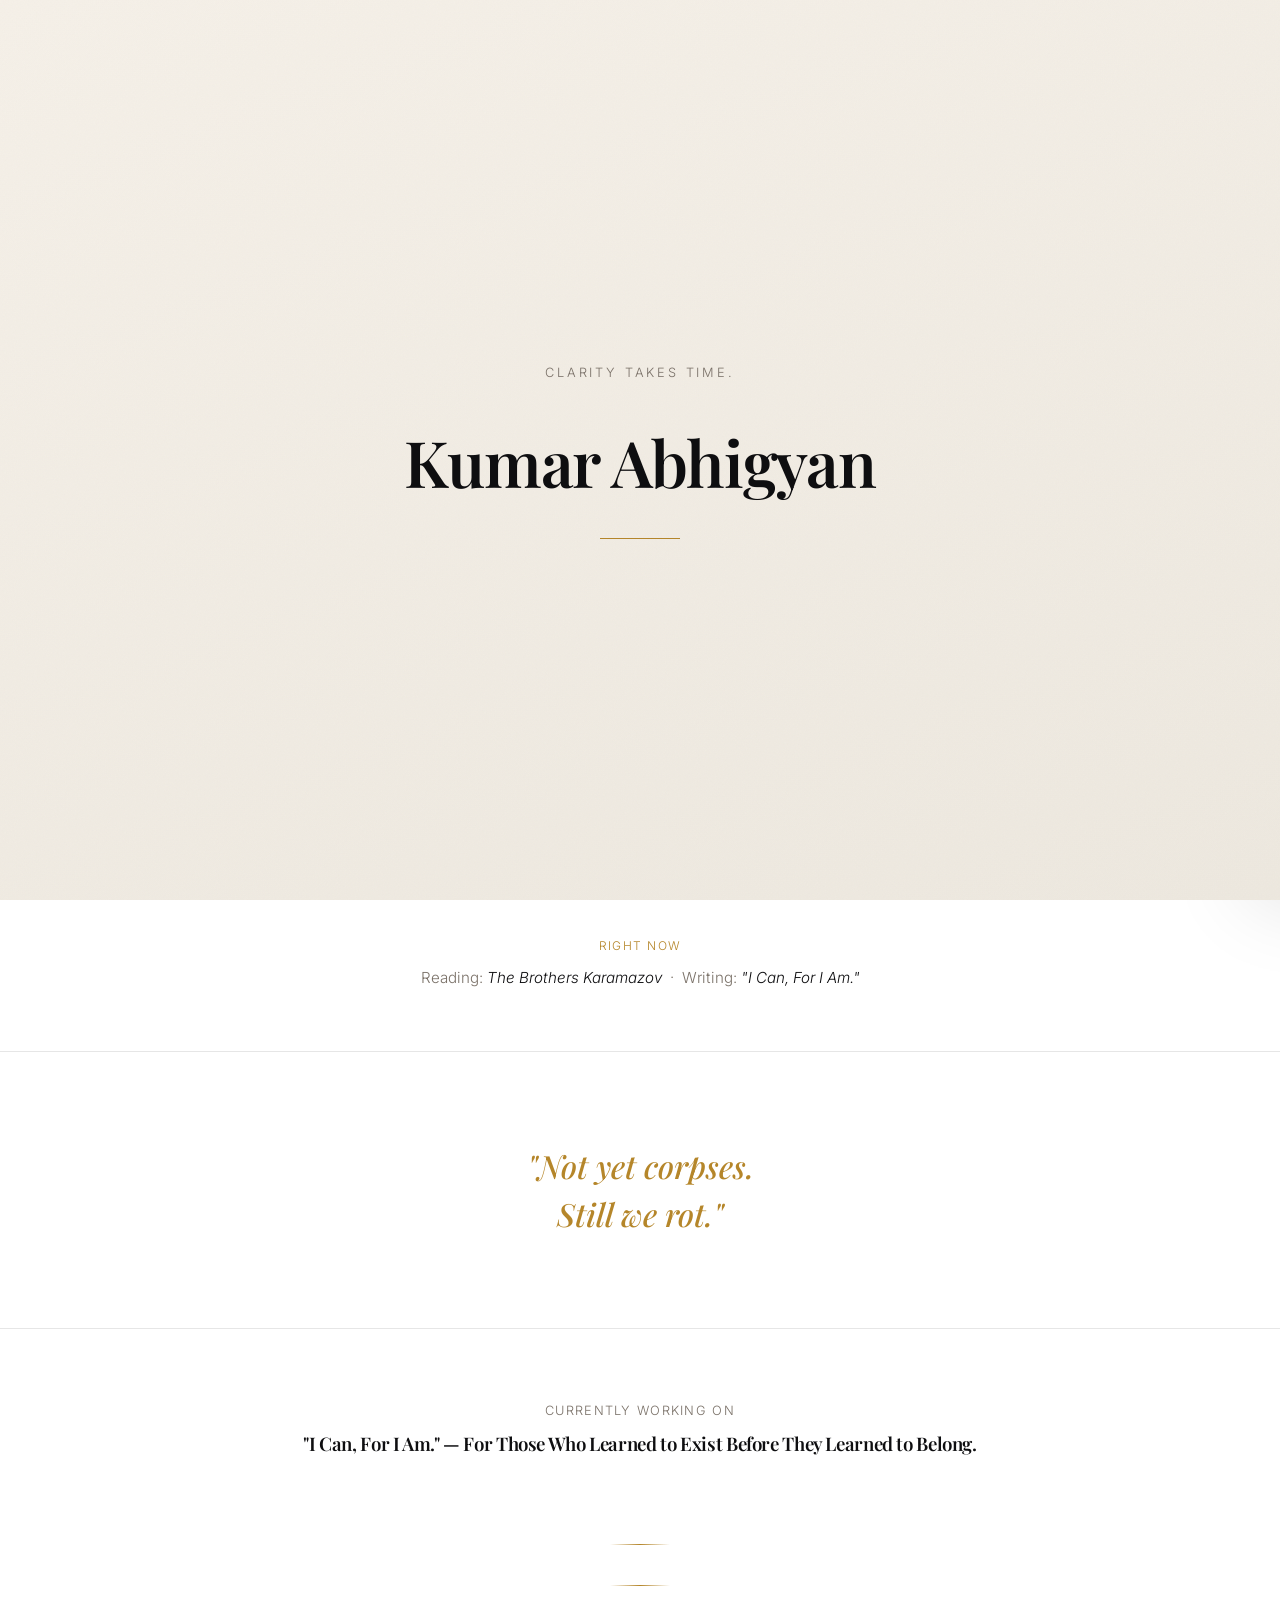
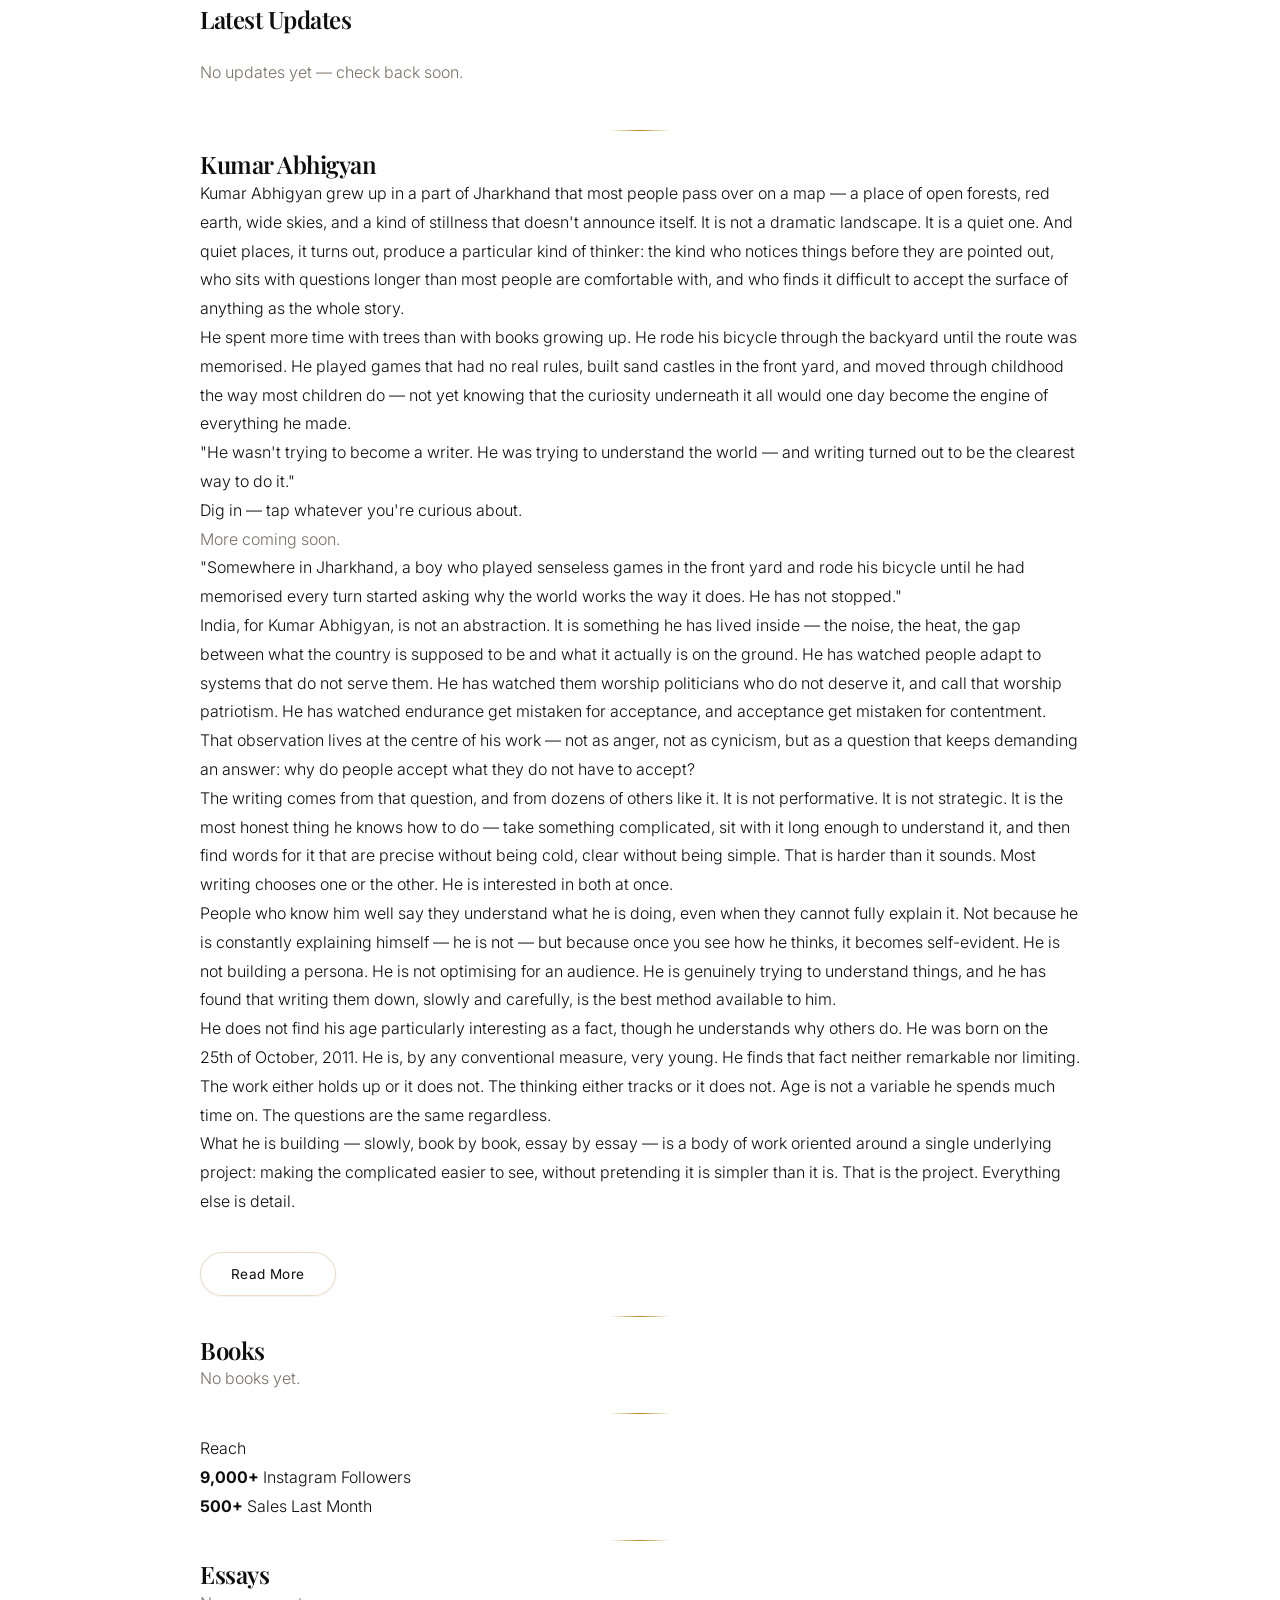
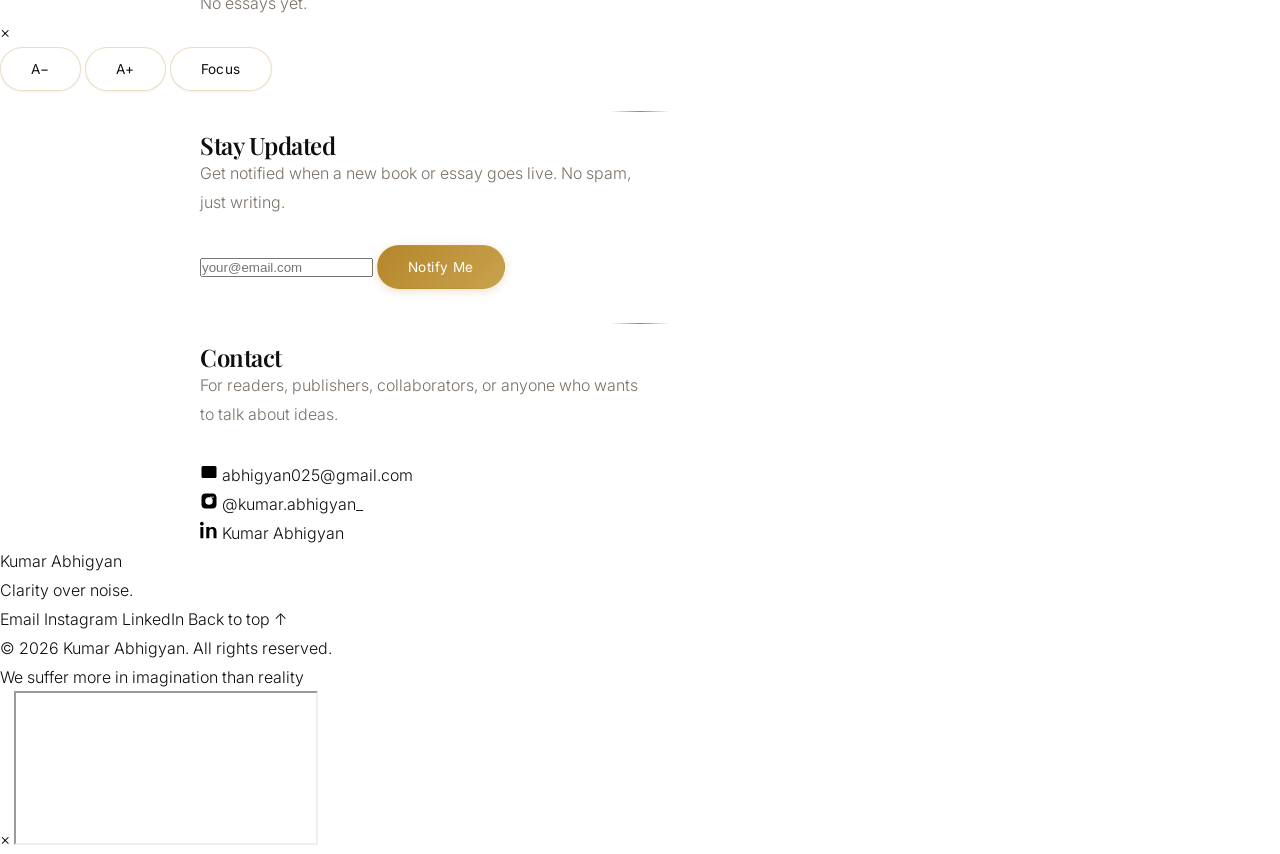
==== commit 7ca791c0: "Update index.html" ====
--- a/index.html
+++ b/index.html
@@ -1,592 +1,295 @@
 <!DOCTYPE html>
 <html lang="en">
 <head>
-
 <meta charset="UTF-8" />
-
-<meta
-  name="viewport"
-  content="width=device-width, initial-scale=1.0"
-/>
-
+<meta name="viewport" content="width=device-width, initial-scale=1.0" />
 <title>Kumar Abhigyan — Writer</title>
-
-<meta
-  name="description"
-  content="Kumar Abhigyan — writer, debater, and systems thinker. Books and essays on clarity, patterns, and the world beneath the surface."
-/>
-
-<meta
-  property="og:title"
-  content="Kumar Abhigyan — Writer"
-/>
-
-<meta
-  property="og:description"
-  content="Books and essays on clarity, patterns, and the world beneath the surface."
-/>
-
-<meta
-  property="og:image"
-  content="Teenager.jpg"
-/>
-
-<meta
-  property="og:type"
-  content="website"
-/>
-
-<meta
-  name="twitter:card"
-  content="summary_large_image"
-/>
-
-<link
-  rel="icon"
-  href="favicon.png"
-  type="image/png"
-/>
-
-<link
-  rel="preconnect"
-  href="https://fonts.googleapis.com"
-/>
-
-<link
-  rel="preconnect"
-  href="https://fonts.gstatic.com"
-  crossorigin
-/>
-
-<link
-  href="https://fonts.googleapis.com/css2?family=Playfair+Display:ital,wght@0,500;0,600;0,700;1,500;1,700&family=Inter:wght@300;400;500&display=swap"
-  rel="stylesheet"
-/>
-
-<link
-  rel="stylesheet"
-  href="style.css"
-/>
-
+<meta name="description" content="Kumar Abhigyan — writer, debater, and systems thinker. Books and essays on clarity, patterns, and the world beneath the surface." />
+<meta property="og:title" content="Kumar Abhigyan — Writer" />
+<meta property="og:description" content="Books and essays on clarity, patterns, and the world beneath the surface." />
+<meta property="og:image" content="Teenager.jpg" />
+<meta property="og:type" content="website" />
+<meta name="twitter:card" content="summary_large_image" />
+<link rel="icon" href="favicon.png" type="image/png" />
+<link rel="preconnect" href="https://fonts.googleapis.com" />
+<link rel="preconnect" href="https://fonts.gstatic.com" crossorigin />
+<link href="https://fonts.googleapis.com/css2?family=Playfair+Display:ital,wght@0,500;0,600;0,700;1,500;1,700&family=Inter:wght@300;400;500&display=swap" rel="stylesheet" />
+<link rel="stylesheet" href="style.css" />
 </head>
-
 <body>
 
-<div
-  class="grain"
-  aria-hidden="true">
+<div class="grain" aria-hidden="true"></div>
+<div id="pageProgress" class="page-progress"></div>
+
+<div id="intro" aria-hidden="true">
+  <div class="intro-inner">
+    <p class="intro-tagline">Clarity takes time.</p>
+    <div id="intro-name">Kumar Abhigyan</div>
+    <div class="intro-line-gold"></div>
+  </div>
 </div>
 
-<div
-  id="pageProgress"
-  class="page-progress">
+<div class="menu-overlay" id="menuOverlay"></div>
+
+<header>
+  <div class="nav">
+    <div class="logo">Kumar Abhigyan</div>
+    <nav class="nav-links" aria-label="Primary">
+      <a href="#home" data-section="home">Home</a>
+      <a href="#about" data-section="about">About</a>
+      <a href="#books" data-section="books">Books</a>
+      <a href="#essays" data-section="essays">Essays</a>
+      <a href="#contact" data-section="contact">Contact</a>
+    </nav>
+    <button id="menuBtn" class="menu-btn" type="button" aria-label="Open menu" aria-controls="menu" aria-expanded="false">
+      <span></span><span></span><span></span>
+    </button>
+  </div>
+</header>
+
+<nav id="menu" class="menu" aria-label="Mobile navigation">
+  <a href="#home">Home</a>
+  <a href="#updates">Latest</a>
+  <a href="#about">About</a>
+  <a href="#books">Books</a>
+  <a href="#essays">Essays</a>
+  <a href="#contact">Contact</a>
+  <hr>
+  <button id="readingToggle" class="btn secondary" type="button">Reading Mode</button>
+  <button id="darkToggle" class="btn secondary" type="button">Dark Mode</button>
+</nav>
+
+<main>
+
+  <section id="home" class="hero">
+    <div class="container">
+      <p class="hero-eyebrow">Writer · Jharkhand, India</p>
+      <h1 class="hero-name">Kumar Abhigyan</h1>
+      <p class="hero-roles">Author &nbsp;•&nbsp; Debater &nbsp;•&nbsp; Philosopher</p>
+      <div class="hero-gold-line"></div>
+      <p class="hero-sub">Understanding systems, patterns, and what lies beneath the surface.</p>
+    </div>
+  </section>
+
+  <div class="gold-divider reveal"><span></span></div>
+
+  <section class="stats reveal">
+    <div class="container">
+      <div class="stats-row">
+        <div class="stat"><strong>5</strong><span>Books</span></div>
+        <div class="stat"><strong>3</strong><span>Essays</span></div>
+        <div class="stat"><strong>2024</strong><span>Writing Since</span></div>
+      </div>
+    </div>
+  </section>
+
+  <section class="now reveal">
+    <div class="container" style="text-align:center">
+      <p class="now-label">Right now</p>
+      <p id="nowText" class="now-text">Reading: <em>The Brothers Karamazov</em> &nbsp;·&nbsp; Writing: <em>"I Can, For I Am."</em></p>
+    </div>
+  </section>
+
+  <section class="quote reveal">
+    <div class="container">
+      <p>"Not yet corpses.<br>Still we rot."</p>
+    </div>
+  </section>
+
+  <section class="teaser reveal">
+    <div class="container" style="text-align:center">
+      <p>Currently working on</p>
+      <h3>"I Can, For I Am." — For Those Who Learned to Exist Before They Learned to Belong.</h3>
+    </div>
+  </section>
+
+  <div class="gold-divider reveal"><span></span></div>
+
+  <section id="featured" class="featured reveal">
+    <div class="container">
+      <div class="featured-grid">
+        <!-- populated by script.js from the featured book -->
+      </div>
+    </div>
+  </section>
+
+  <div class="gold-divider reveal"><span></span></div>
+
+  <section id="updates" class="updates reveal">
+    <div class="container">
+      <h2 class="section-title">Latest Updates</h2>
+      <div id="updatesFeed" class="updates-feed">
+        <p style="color:var(--slate);padding:24px 0">Loading updates...</p>
+      </div>
+    </div>
+  </section>
+
+  <div class="gold-divider reveal"><span></span></div>
+
+  <section id="about" class="about reveal">
+    <div class="container">
+      <h2 class="section-title">Kumar Abhigyan</h2>
+
+      <p class="about-opener">
+        Kumar Abhigyan grew up in a part of Jharkhand that most people pass over on a map — a place of open forests, red earth, wide skies, and a kind of stillness that doesn't announce itself. It is not a dramatic landscape. It is a quiet one. And quiet places, it turns out, produce a particular kind of thinker: the kind who notices things before they are pointed out, who sits with questions longer than most people are comfortable with, and who finds it difficult to accept the surface of anything as the whole story.
+      </p>
+
+      <p class="about-opener" style="margin-top:0">
+        He spent more time with trees than with books growing up. He rode his bicycle through the backyard until the route was memorised. He played games that had no real rules, built sand castles in the front yard, and moved through childhood the way most children do — not yet knowing that the curiosity underneath it all would one day become the engine of everything he made.
+      </p>
+
+      <div class="about-pull-quote reveal">
+        "He wasn't trying to become a writer. He was trying to understand the world — and writing turned out to be the clearest way to do it."
+      </div>
+
+      <p class="timeline-intro">Dig in — tap whatever you're curious about.</p>
+
+      <div id="aboutTimeline" class="about-timeline">
+        <p style="color:var(--slate)">Loading...</p>
+      </div>
+
+      <div id="timelineAnswer" class="timeline-answer"></div>
+
+      <div class="about-pull-quote reveal">
+        "Somewhere in Jharkhand, a boy who played senseless games in the front yard and rode his bicycle until he had memorised every turn started asking why the world works the way it does. He has not stopped."
+      </div>
+
+      <div id="about-more" class="about-more">
+        <p>India, for Kumar Abhigyan, is not an abstraction. It is something he has lived inside — the noise, the heat, the gap between what the country is supposed to be and what it actually is on the ground. He has watched people adapt to systems that do not serve them. He has watched them worship politicians who do not deserve it, and call that worship patriotism. He has watched endurance get mistaken for acceptance, and acceptance get mistaken for contentment. That observation lives at the centre of his work — not as anger, not as cynicism, but as a question that keeps demanding an answer: why do people accept what they do not have to accept?</p>
+        <p>The writing comes from that question, and from dozens of others like it. It is not performative. It is not strategic. It is the most honest thing he knows how to do — take something complicated, sit with it long enough to understand it, and then find words for it that are precise without being cold, clear without being simple. That is harder than it sounds. Most writing chooses one or the other. He is interested in both at once.</p>
+        <p>People who know him well say they understand what he is doing, even when they cannot fully explain it. Not because he is constantly explaining himself — he is not — but because once you see how he thinks, it becomes self-evident. He is not building a persona. He is not optimising for an audience. He is genuinely trying to understand things, and he has found that writing them down, slowly and carefully, is the best method available to him.</p>
+        <p>He does not find his age particularly interesting as a fact, though he understands why others do. He was born on the 25th of October, 2011. He is, by any conventional measure, very young. He finds that fact neither remarkable nor limiting. The work either holds up or it does not. The thinking either tracks or it does not. Age is not a variable he spends much time on. The questions are the same regardless.</p>
+        <p>What he is building — slowly, book by book, essay by essay — is a body of work oriented around a single underlying project: making the complicated easier to see, without pretending it is simpler than it is. That is the project. Everything else is detail.</p>
+      </div>
+
+      <button id="aboutBtn" class="btn secondary" type="button" style="margin-top:36px">Read More</button>
+    </div>
+  </section>
+
+  <div class="gold-divider reveal"><span></span></div>
+
+  <section id="books" class="books reveal">
+    <div class="container">
+      <h2 class="section-title">Books</h2>
+      <div class="books-grid">
+        <!-- populated by script.js -->
+        <p style="color:var(--slate)">Loading books...</p>
+      </div>
+    </div>
+  </section>
+
+  <div class="gold-divider reveal"><span></span></div>
+
+  <section class="achievements reveal">
+    <div class="container">
+      <p class="achievements-label">Reach</p>
+      <div class="achievements-row">
+        <div class="achievement">
+          <strong id="statFollowers">9,000+</strong>
+          <span>Instagram Followers</span>
+        </div>
+        <div class="achievement">
+          <strong id="statSales">500+</strong>
+          <span>Sales Last Month</span>
+        </div>
+      </div>
+    </div>
+  </section>
+
+  <div class="gold-divider reveal"><span></span></div>
+
+  <section id="essays" class="essays reveal">
+    <div class="container">
+      <h2 class="section-title">Essays</h2>
+      <div class="featured-essay">
+        <!-- populated by script.js -->
+      </div>
+      <div class="essay-grid">
+        <!-- populated by script.js -->
+      </div>
+    </div>
+  </section>
+
+  <div id="readingMode" class="reading-mode" role="dialog" aria-modal="true" aria-label="Essay Reader">
+    <div id="progressBar" class="progress-bar"></div>
+    <div class="reading-toolbar">
+      <span id="closeReading" role="button" tabindex="0" aria-label="Close">×</span>
+      <div class="reading-controls">
+        <button class="btn secondary" type="button" id="fontSmall">A−</button>
+        <button class="btn secondary" type="button" id="fontLarge">A+</button>
+        <button class="btn secondary" type="button" id="focusMode">Focus</button>
+      </div>
+    </div>
+    <div class="reading-content">
+      <!-- populated by script.js -->
+    </div>
+  </div>
+
+  <div class="gold-divider reveal"><span></span></div>
+
+  <section class="subscribe reveal">
+    <div class="container">
+      <h2 class="section-title">Stay Updated</h2>
+      <p style="color:var(--slate);max-width:460px;margin-bottom:28px;line-height:1.8">Get notified when a new book or essay goes live. No spam, just writing.</p>
+      <form id="subscribeForm" class="subscribe-form">
+        <input type="email" name="email" placeholder="your@email.com" required>
+        <button type="submit" class="btn primary">Notify Me</button>
+      </form>
+      <p id="subscribeStatus" style="margin-top:14px;font-size:.85rem;"></p>
+    </div>
+  </section>
+
+  <div class="gold-divider reveal"><span></span></div>
+
+  <section id="contact" class="contact contact-boosted reveal">
+    <div class="container">
+      <h2 class="section-title">Contact</h2>
+      <p style="color:var(--slate);max-width:440px;margin-bottom:32px;line-height:1.8">For readers, publishers, collaborators, or anyone who wants to talk about ideas.</p>
+      <a href="mailto:abhigyan025@gmail.com">
+        <svg width="18" height="18" viewBox="0 0 24 24"><path d="M4 4h16a2 2 0 0 1 2 2v12a2 2 0 0 1-2 2H4a2 2 0 0 1-2-2V6a2 2 0 0 1 2-2zm16 3.2-8 5.3-8-5.3V6l8 5.3L20 6v1.2z"/></svg>
+        abhigyan025@gmail.com
+      </a>
+      <br>
+      <a href="https://www.instagram.com/kumar.abhigyan_" target="_blank" rel="noreferrer">
+        <svg width="18" height="18" viewBox="0 0 24 24"><path d="M7 2C4.24 2 2 4.24 2 7v10c0 2.76 2.24 5 5 5h10c2.76 0 5-2.24 5-5V7c0-2.76-2.24-5-5-5H7zm5 5a5 5 0 1 1 0 10 5 5 0 0 1 0-10zm6.5-.8a1.3 1.3 0 1 1-2.6 0 1.3 1.3 0 0 1-2.6 0z"/></svg>
+        @kumar.abhigyan_
+      </a>
+      <br>
+      <a href="https://www.linkedin.com/in/kumar-abhigyan-6891083b4" target="_blank" rel="noreferrer">
+        <svg width="18" height="18" viewBox="0 0 24 24"><path d="M4.98 3.5C4.98 4.88 3.87 6 2.5 6S0 4.88 0 3.5 1.11 1 2.48 1 4.98 2.12 4.98 3.5zM.5 8h4V23h-4V8zM8.5 8h3.8v2.05h.05c.53-1 1.83-2.05 3.77-2.05C20.5 8 22 10.2 22 14.1V23h-4v-7.9c0-1.9-.03-4.3-2.6-4.3-2.6 0-3 2.05-3 4.15V23h-4V8z"/></svg>
+        Kumar Abhigyan
+      </a>
+    </div>
+  </section>
+
+</main>
+
+<footer>
+  <div class="footer-inner">
+    <div class="footer-top">
+      <p class="footer-name">Kumar Abhigyan</p>
+      <p class="footer-tagline">Clarity over noise.</p>
+    </div>
+    <div class="footer-links">
+      <a href="mailto:abhigyan025@gmail.com">Email</a>
+      <a href="https://www.instagram.com/kumar.abhigyan_" target="_blank" rel="noreferrer">Instagram</a>
+      <a href="https://www.linkedin.com/in/kumar-abhigyan-6891083b4" target="_blank" rel="noreferrer">LinkedIn</a>
+      <a href="#home">Back to top ↑</a>
+    </div>
+    <div class="footer-bottom">
+      <p>© 2026 Kumar Abhigyan. All rights reserved.</p>
+      <p id="easter">We suffer more in imagination than reality</p>
+    </div>
+  </div>
+</footer>
+
+<div id="demoModal" class="modal" role="dialog" aria-modal="true" aria-label="Demo Preview">
+  <div class="modal-content">
+    <span id="closeDemo" role="button" tabindex="0" aria-label="Close demo">×</span>
+    <iframe id="demoFrame" title="Demo preview"></iframe>
+  </div>
 </div>
 
-<div
-  id="intro"
-  aria-hidden="true">
-
-  <div class="intro-inner">
-
-    <p class="intro-tagline">
-      Clarity takes time.
-    </p>
-
-    <div id="intro-name">
-      Kumar Abhigyan
-    </div>
-
-    <div class="intro-line-gold"></div>
-
-  </div>
-
-</div>
-
-<div
-  class="menu-overlay"
-  id="menuOverlay">
-</div>
-
-<header>
-
-  <div class="nav">
-
-    <div class="logo">
-      Kumar Abhigyan
-    </div>
-
-    <nav
-      class="nav-links"
-      aria-label="Primary">
-
-      <a
-        href="#home"
-        data-section="home">
-        Home
-      </a>
-
-      <a
-        href="#about"
-        data-section="about">
-        About
-      </a>
-
-      <a
-        href="#books"
-        data-section="books">
-        Books
-      </a>
-
-      <a
-        href="#essays"
-        data-section="essays">
-        Essays
-      </a>
-
-      <a
-        href="#contact"
-        data-section="contact">
-        Contact
-      </a>
-
-    </nav>
-
-    <button
-      id="menuBtn"
-      class="menu-btn"
-      type="button"
-      aria-label="Open menu"
-      aria-controls="menu"
-      aria-expanded="false">
-
-      <span></span>
-      <span></span>
-      <span></span>
-
-    </button>
-
-  </div>
-
-</header>
-
-<nav
-  id="menu"
-  class="menu"
-  aria-label="Mobile navigation">
-
-  <a href="#home">
-    Home
-  </a>
-
-  <a href="#updates">
-    Latest
-  </a>
-
-  <a href="#about">
-    About
-  </a>
-
-  <a href="#books">
-    Books
-  </a>
-
-  <a href="#essays">
-    Essays
-  </a>
-
-  <a href="#contact">
-    Contact
-  </a>
-
-  <hr>
-
-  <button
-    id="readingToggle"
-    class="btn secondary"
-    type="button">
-    Reading Mode
-  </button>
-
-  <button
-    id="darkToggle"
-    class="btn secondary"
-    type="button">
-    Dark Mode
-  </button>
-
-</nav>
-
-<main>
-
-  <!-- HERO -->
-
-  <section
-    id="home"
-    class="hero">
-
-    <div class="container">
-
-      <p class="hero-eyebrow">
-        Writer · Jharkhand, India
-      </p>
-
-      <h1 class="hero-name">
-        Kumar Abhigyan
-      </h1>
-
-      <p class="hero-roles">
-        Author &nbsp;•&nbsp; Debater &nbsp;•&nbsp; Philosopher
-      </p>
-
-      <div class="hero-gold-line"></div>
-
-      <p class="hero-sub">
-        Understanding systems, patterns, and what lies beneath the surface.
-      </p>
-
-    </div>
-
-  </section>
-
-  <div class="gold-divider reveal">
-    <span></span>
-  </div>
-
-  <!-- STATS -->
-
-  <section class="stats reveal">
-
-    <div class="container">
-
-      <div class="stats-row">
-
-        <div class="stat">
-          <strong>5</strong>
-          <span>Books</span>
-        </div>
-
-        <div class="stat">
-          <strong>3</strong>
-          <span>Essays</span>
-        </div>
-
-        <div class="stat">
-          <strong>2024</strong>
-          <span>Writing Since</span>
-        </div>
-
-      </div>
-
-    </div>
-
-  </section>
-
-  <!-- NOW -->
-
-  <section class="now reveal">
-
-    <div
-      class="container"
-      style="text-align:center">
-
-      <p class="now-label">
-        Right now
-      </p>
-
-      <p
-        id="nowText"
-        class="now-text">
-
-        Reading:
-        <em>The Brothers Karamazov</em>
-
-        &nbsp;·&nbsp;
-
-        Writing:
-        <em>"I Can, For I Am."</em>
-
-      </p>
-
-    </div>
-
-  </section>
-
-  <!-- QUOTE -->
-
-  <section class="quote reveal">
-
-    <div class="container">
-
-      <p>
-        "Not yet corpses.<br>
-        Still we rot."
-      </p>
-
-    </div>
-
-  </section>
-
-  <!-- TEASER -->
-
-  <section class="teaser reveal">
-
-    <div
-      class="container"
-      style="text-align:center">
-
-      <p>
-        Currently working on
-      </p>
-
-      <h3>
-        "I Can, For I Am." — For Those Who Learned to Exist Before They Learned to Belong.
-      </h3>
-
-    </div>
-
-  </section>
-
-  <div class="gold-divider reveal">
-    <span></span>
-  </div>
-
-  <!-- FEATURED -->
-
-  <section
-    id="featured"
-    class="featured reveal">
-
-    <div class="container">
-
-      <div class="featured-grid">
-        <!-- populated by script.js -->
-      </div>
-
-    </div>
-
-  </section>
-
-  <div class="gold-divider reveal">
-    <span></span>
-  </div>
-
-  <!-- UPDATES -->
-
-  <section
-    id="updates"
-    class="updates reveal">
-
-    <div class="container">
-
-      <h2 class="section-title">
-        Latest Updates
-      </h2>
-
-      <div
-        id="updatesFeed"
-        class="updates-feed">
-
-        <p
-          style="color:var(--slate);padding:24px 0">
-          Loading updates...
-        </p>
-
-      </div>
-
-    </div>
-
-  </section>
-
-  <div class="gold-divider reveal">
-    <span></span>
-  </div>
-
-  <!-- ABOUT -->
-
-  <section
-    id="about"
-    class="about reveal">
-
-    <div class="container">
-
-      <h2 class="section-title">
-        Kumar Abhigyan
-      </h2>
-
-      <p class="about-opener">
-
-        Kumar Abhigyan grew up in a part of Jharkhand that most people pass over on a map — a place of open forests, red earth, wide skies, and a kind of stillness that doesn't announce itself. It is not a dramatic landscape. It is a quiet one. And quiet places, it turns out, produce a particular kind of thinker: the kind who notices things before they are pointed out, who sits with questions longer than most people are comfortable with, and who finds it difficult to accept the surface of anything as the whole story.
-
-      </p>
-
-      <p
-        class="about-opener"
-        style="margin-top:0">
-
-        He spent more time with trees than with books growing up. He rode his bicycle through the backyard until the route was memorised. He played games that had no real rules, built sand castles in the front yard, and moved through childhood the way most children do — not yet knowing that the curiosity underneath it all would one day become the engine of everything he made.
-
-      </p>
-
-      <div class="about-pull-quote reveal">
-
-        "He wasn't trying to become a writer. He was trying to understand the world — and writing turned out to be the clearest way to do it."
-
-      </div>
-
-      <p class="timeline-intro">
-        Dig in — tap whatever you're curious about.
-      </p>
-
-      <!-- CONNECTED TIMELINE -->
-
-      <div
-        id="aboutTimeline"
-        class="about-timeline">
-
-        <p style="color:var(--slate)">
-          Loading...
-        </p>
-
-      </div>
-
-      <!-- ONE SHARED ANSWER PANEL -->
-
-      <div
-        id="timelineAnswer"
-        class="timeline-answer">
-      </div>
-
-      <div class="about-pull-quote reveal">
-
-        "Somewhere in Jharkhand, a boy who played senseless games in the front yard and rode his bicycle until he had memorised every turn started asking why the world works the way it does. He has not stopped."
-
-      </div>
-
-      <!-- LONG FORM ABOUT -->
-
-      <div
-        id="about-more"
-        class="about-more">
-
-        <p>
-
-          India, for Kumar Abhigyan, is not an abstraction. It is something he has lived inside — the noise, the heat, the gap between what the country is supposed to be and what it actually is on the ground. He has watched people adapt to systems that do not serve them. He has watched them worship politicians who do not deserve it, and call that worship patriotism. He has watched endurance get mistaken for acceptance, and acceptance get mistaken for contentment. That observation lives at the centre of his work — not as anger, not as cynicism, but as a question that keeps demanding an answer: why do people accept what they do not have to accept?
-
-        </p>
-
-        <p>
-
-          The writing comes from that question, and from dozens of others like it. It is not performative. It is not strategic. It is the most honest thing he knows how to do — take something complicated, sit with it long enough to understand it, and then find words for it that are precise without being cold, clear without being simple. That is harder than it sounds. Most writing chooses one or the other. He is interested in both at once.
-
-        </p>
-
-        <p>
-
-          People who know him well say they understand what he is doing, even when they cannot fully explain it. Not because he is constantly explaining himself — he is not — but because once you see how he thinks, it becomes self-evident. He is not building a persona. He is not optimising for an audience. He is genuinely trying to understand things, and he has found that writing them down, slowly and carefully, is the best method available to him.
-
-        </p>
-
-        <p>
-
-          He does not find his age particularly interesting as a fact, though he understands why others do. He was born on the 25th of October, 2011. He is, by any conventional measure, very young. He finds that fact neither remarkable nor limiting. The work either holds up or it does not. The thinking either tracks or it does not. Age is not a variable he spends much time on. The questions are the same regardless.
-
-        </p>
-
-        <p>
-
-          What he is building — slowly, book by book, essay by essay — is a body of work oriented around a single underlying project: making the complicated easier to see, without pretending it is simpler than it is. That is the project. Everything else is detail.
-
-        </p>
-
-      </div>
-
-      <button
-        id="aboutBtn"
-        class="btn secondary"
-        type="button"
-        style="margin-top:36px">
-
-        Read More
-
-      </button>
-
-    </div>
-
-  </section>
-
-  <div class="gold-divider reveal">
-    <span></span>
-  </div>
-
-  <!-- BOOKS -->
-
-  <section
-    id="books"
-    class="books reveal">
-
-    <div class="container">
-
-      <h2 class="section-title">
-        Books
-      </h2>
-
-      <div class="books-grid">
-
-        <p style="color:var(--slate)">
-          Loading books...
-        </p>
-
-      </div>
-
-    </div>
-
-  </section>
-
-  <div class="gold-divider reveal">
-    <span></span>
-  </div>
-
-  <!-- ACHIEVEMENTS -->
-
-  <section class="achievements reveal">
-
-    <div class="container">
-
-      <p class="achievements-label">
-        Reach
-      </p>
-
-      <div class="achievements-row">
-
-        <div class="achievement">
-
-          <strong id="statFollowers">
-            9,000+
-          </strong>
-
-          <span>
-            Instagram Followers
-          </span>
-
-        </div>
-
-        <div class="achievement">
-
-          <strong id="statSales">
-            500+
-          </strong>
-
-          <span>
-            Sales Last Month
-          </span>
-
-        </div>
-
-      </div>
-
-    </div>
-
-  </section>
-
-  <div class="gold-divider reveal">
-    <span></span>
+<script src="script.js" defer></script>
+</body>
+        </html>
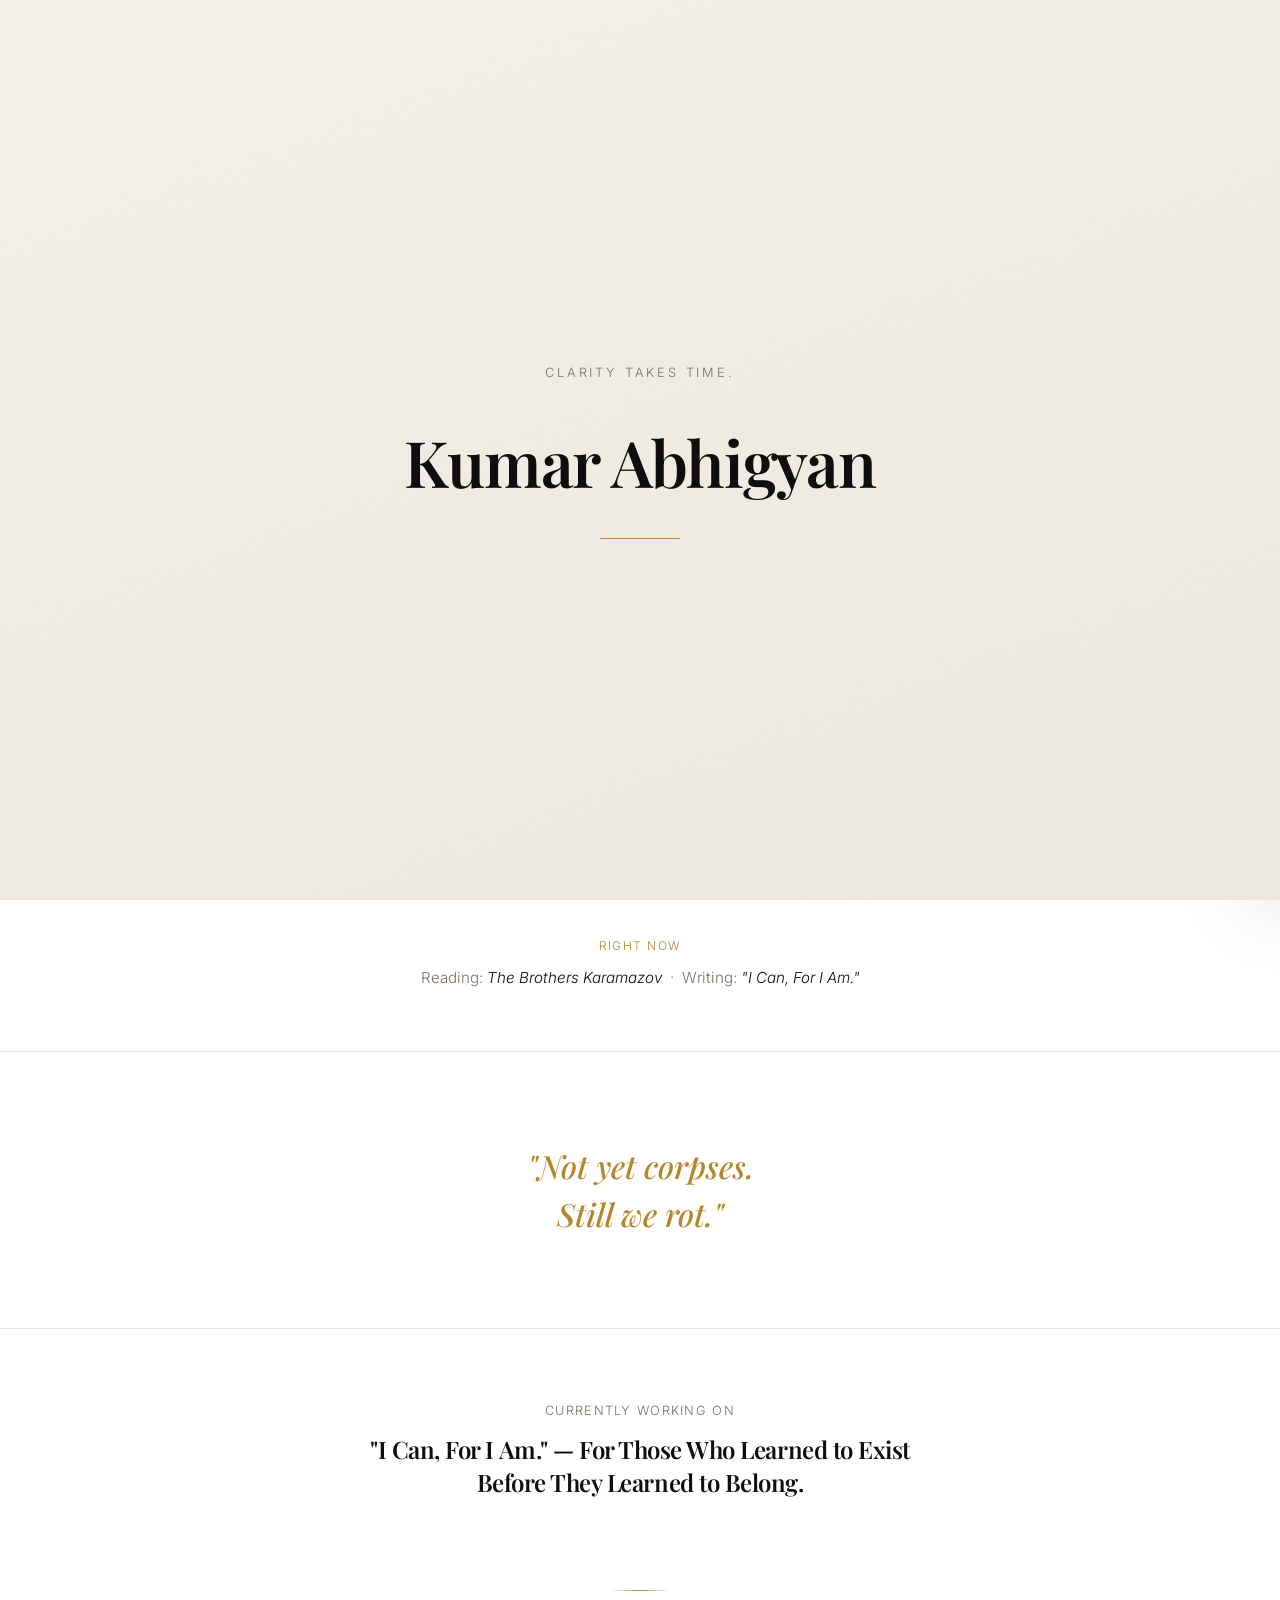
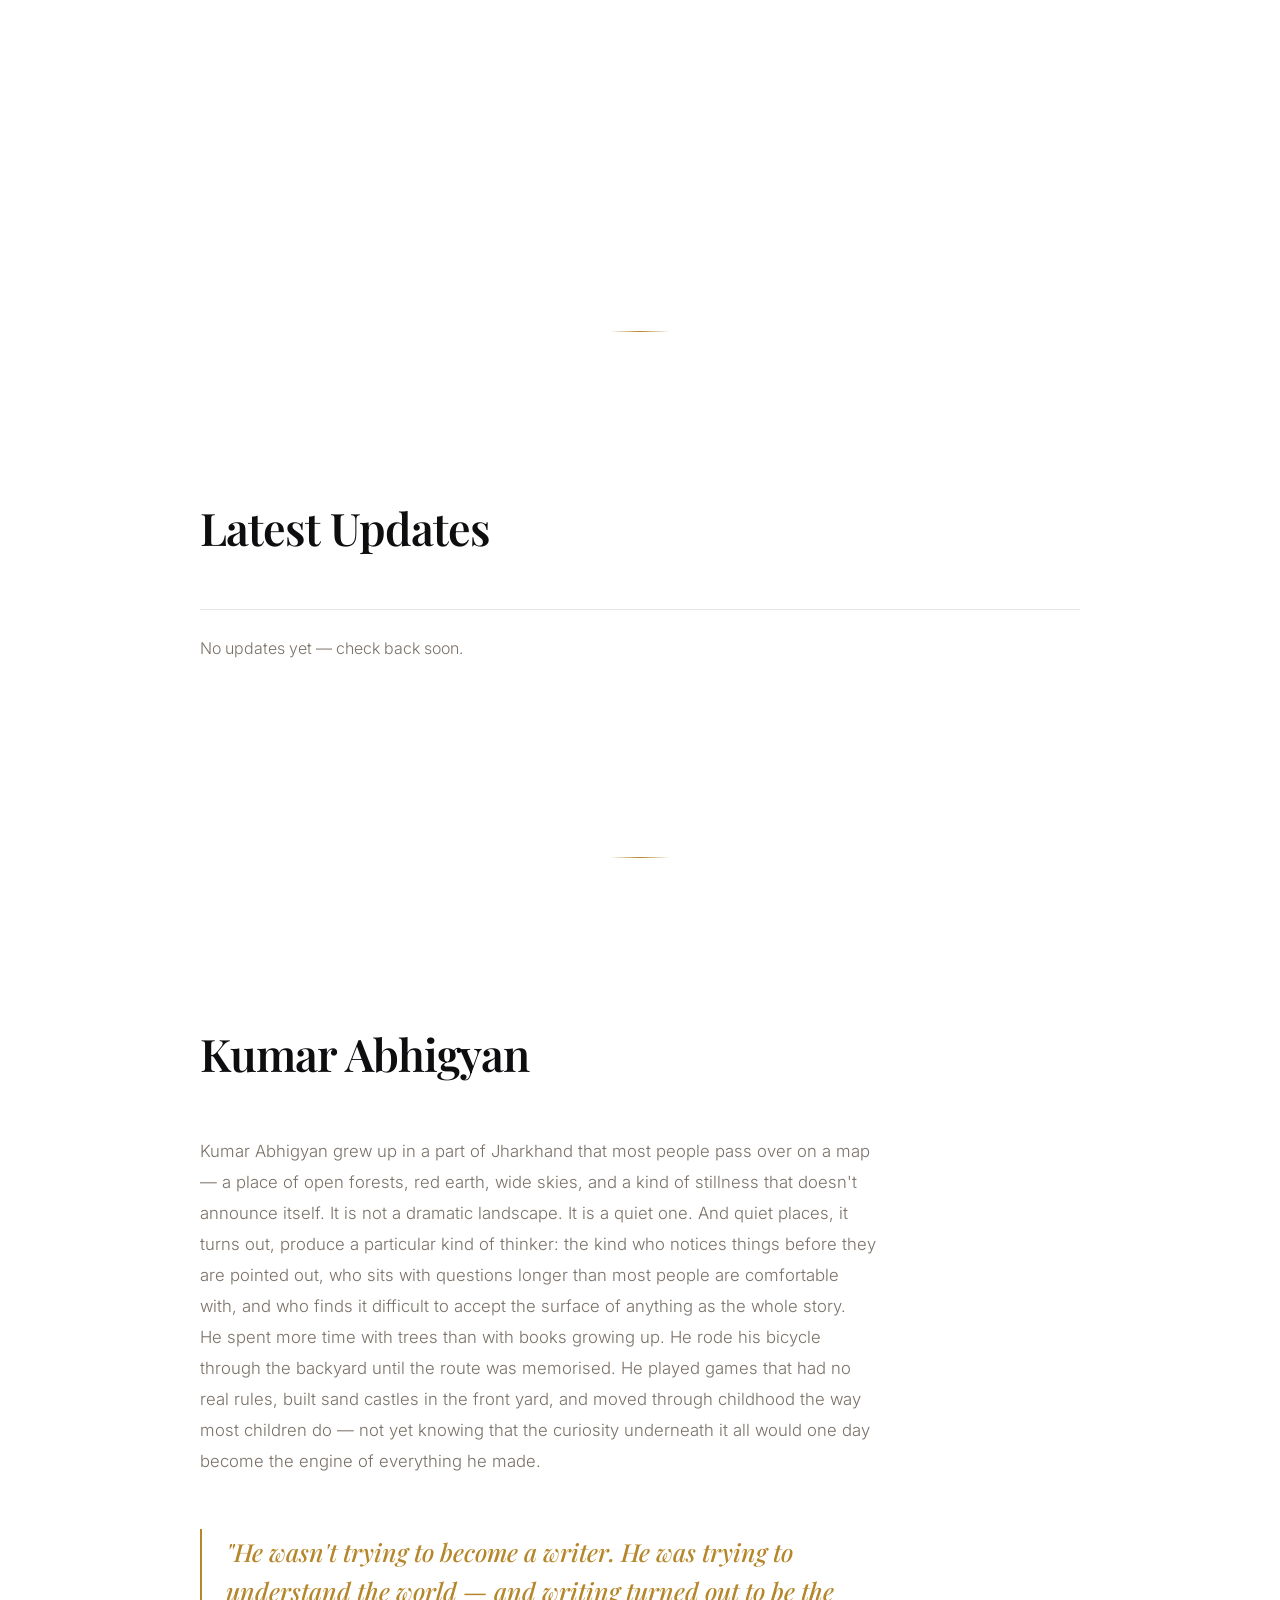
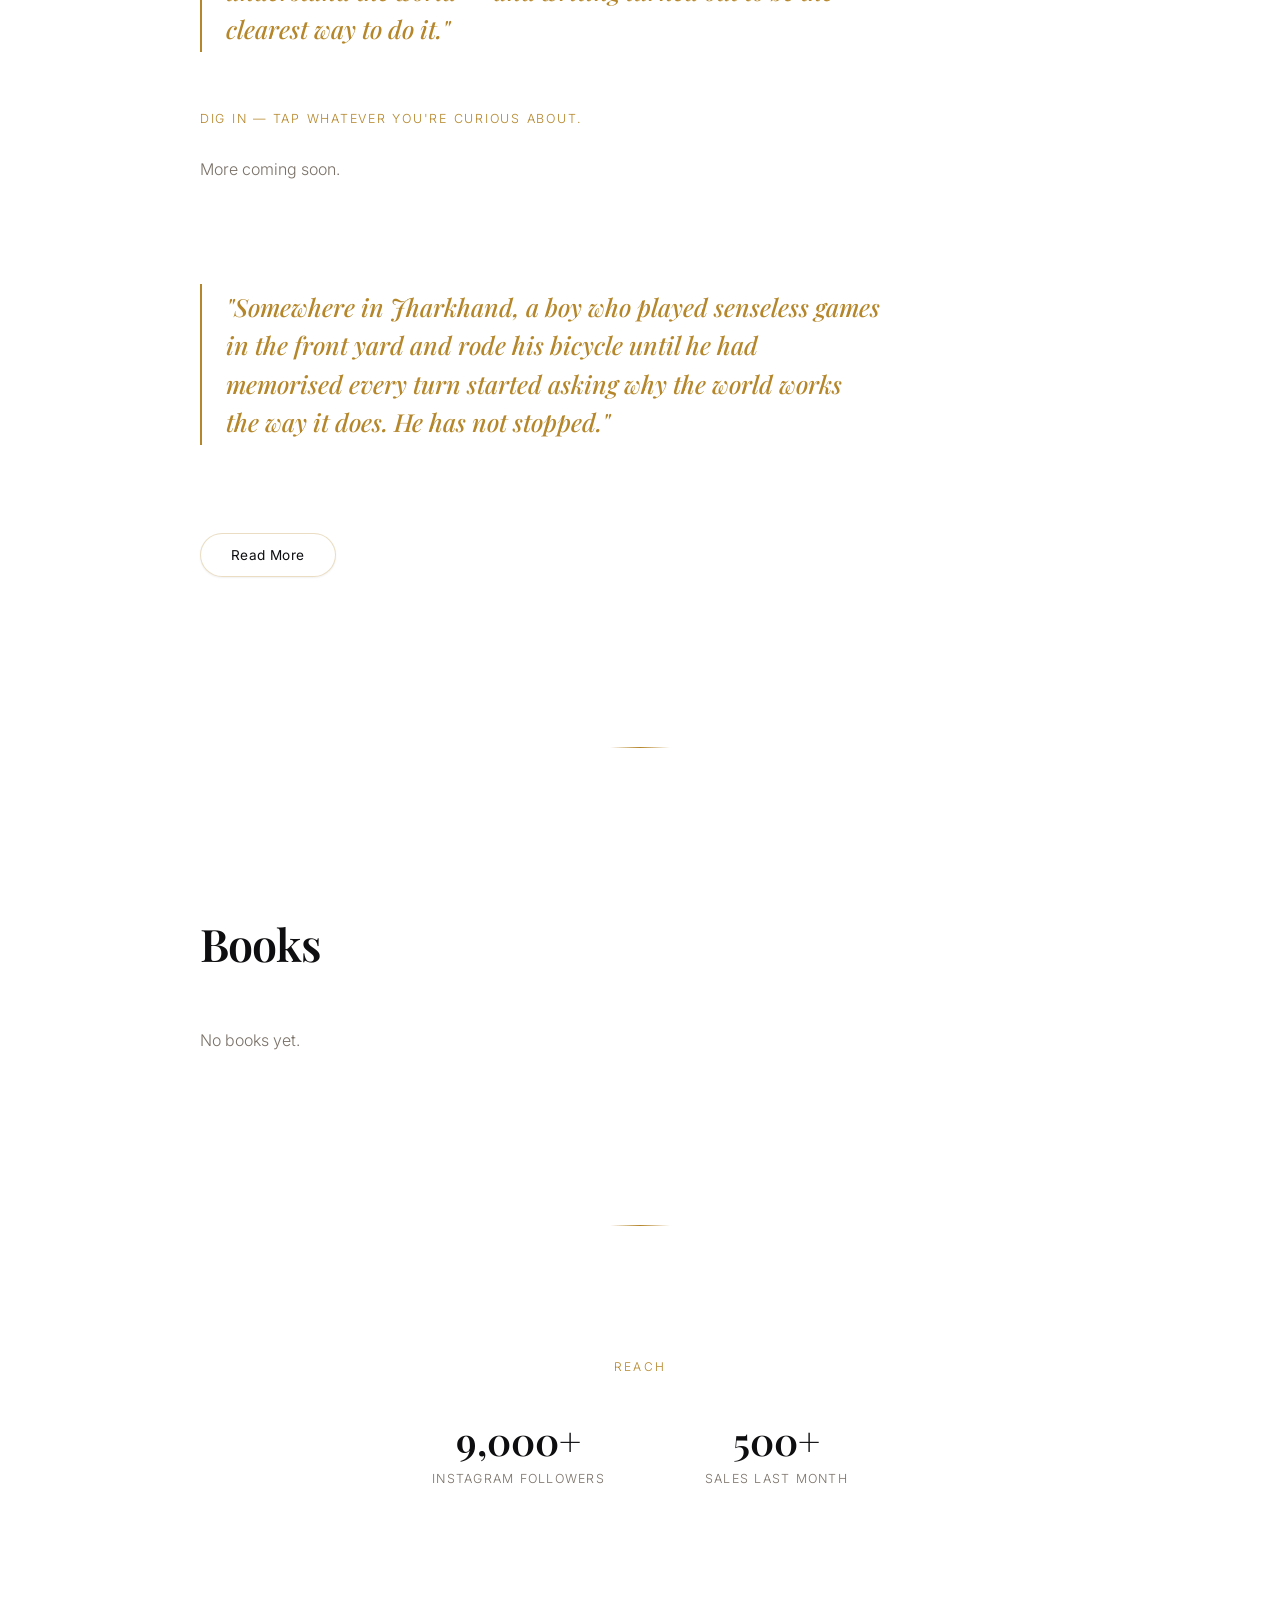
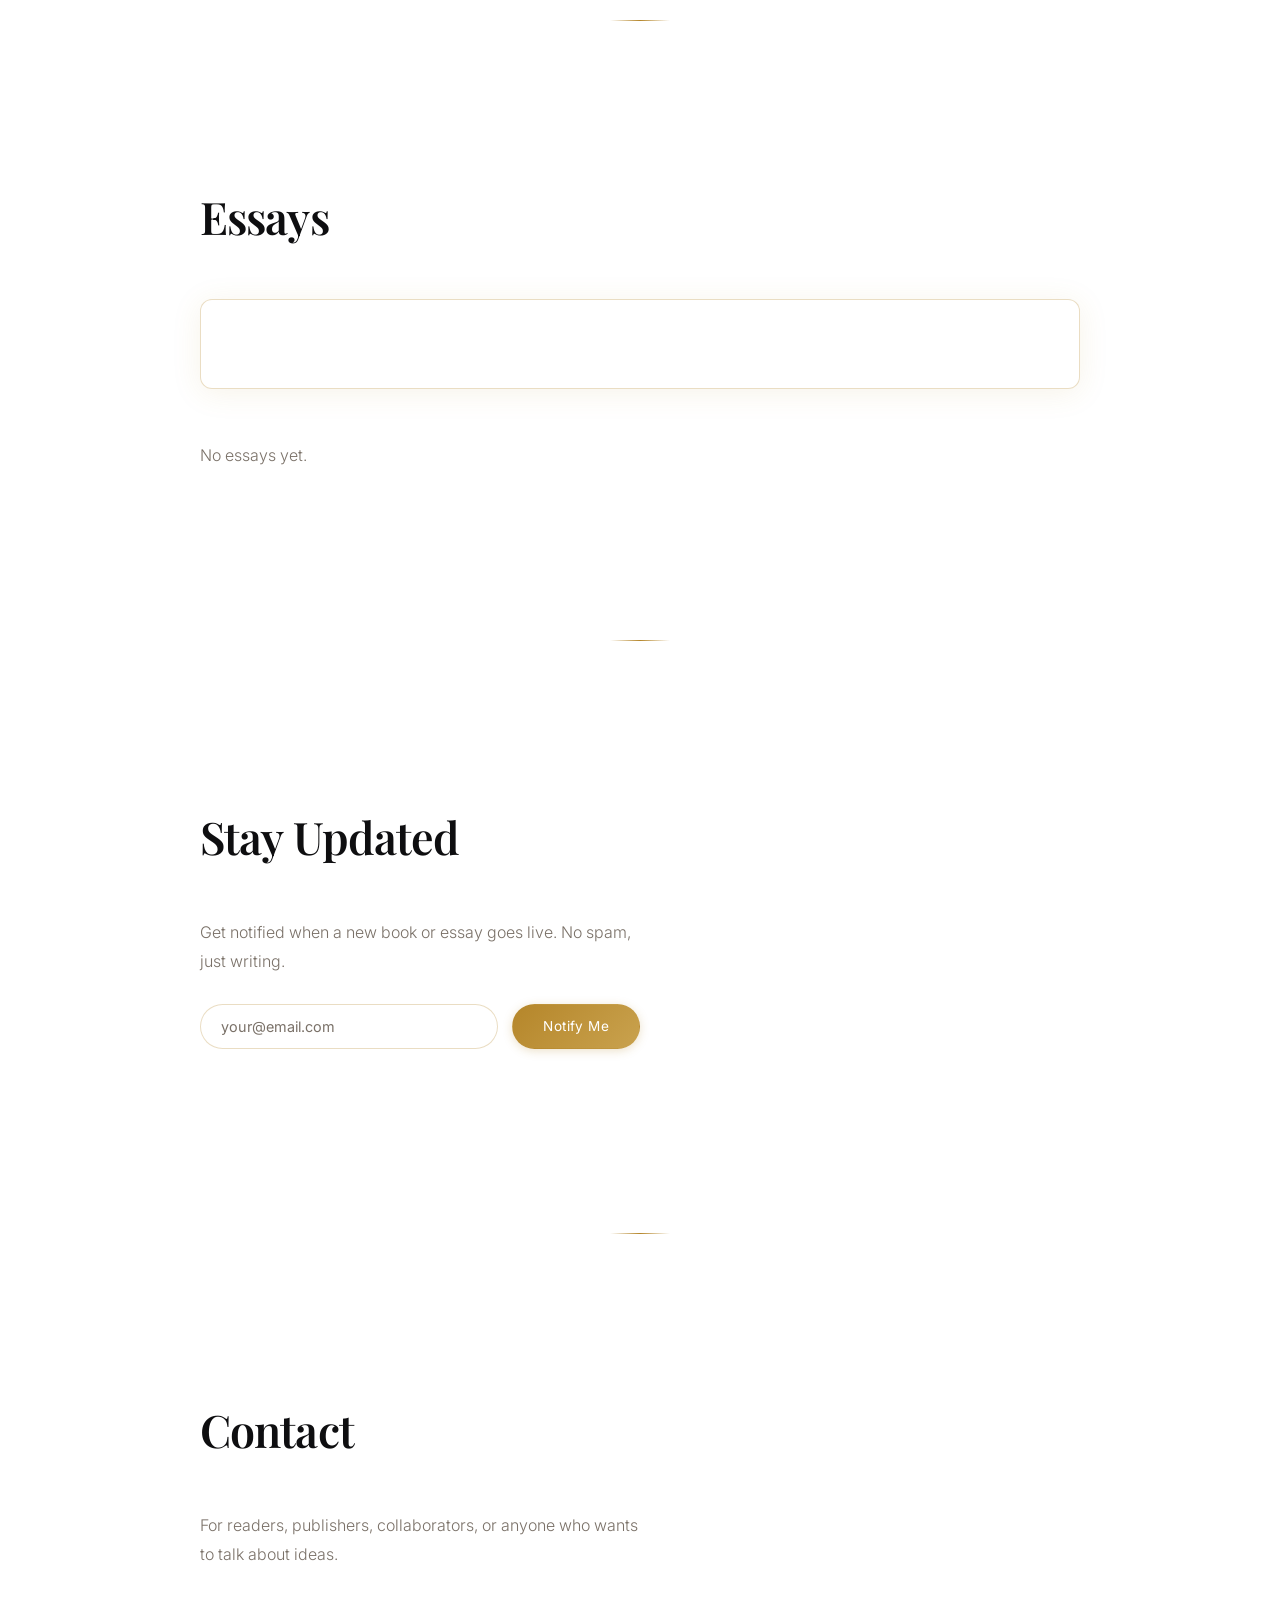
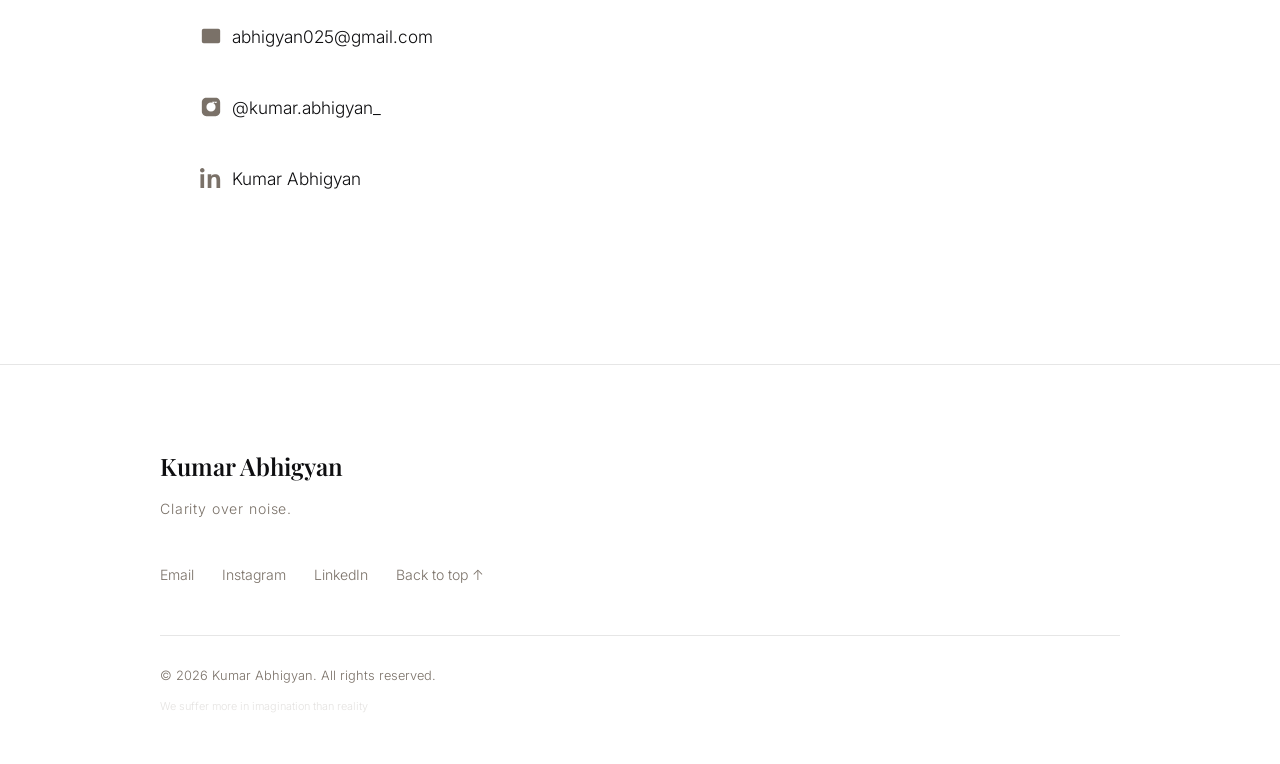
==== commit cec24863: "Update index.html" ====
--- a/index.html
+++ b/index.html
@@ -77,7 +77,7 @@
     <div class="container">
       <div class="stats-row">
         <div class="stat"><strong>5</strong><span>Books</span></div>
-        <div class="stat"><strong>3</strong><span>Essays</span></div>
+        <div class="stat"><strong>6+</strong><span>Essays</span></div>
         <div class="stat"><strong>2024</strong><span>Writing Since</span></div>
       </div>
     </div>
--- a/style.css
+++ b/style.css
@@ -1,379 +1,711 @@
-/* ============================================
-   KUMAR ABHIGYAN — Luxury Editorial v5
-   Warm cream default, full dark mode.
-   Gold: aged brass #B5862A
-   ============================================ */
-
-:root{
-  --ink:#0E0E10;
-  --paper:#F5F0E8;
-  --paper2:#EDE8DF;
-  --gold:#B5862A;
-  --gold2:#C9A24E;
-  --rust:#B5502F;
-  --slate:#7a7168;
-  --line:rgba(14,14,16,0.1);
-  --glass-bg:rgba(255,255,255,0.16);
-  --glass-border:rgba(181,134,42,0.28);
-  --glass-shadow:rgba(181,134,42,0.10);
-  --maxw:960px;
-  --speed:.42s;
-  --ease:cubic-bezier(.16,1,.3,1);
-}
-
-*{box-sizing:border-box;margin:0;padding:0;}
-html{scroll-behavior:smooth;}
-
-body{
-  background:linear-gradient(160deg, var(--paper) 0%, var(--paper2) 100%);
-  background-attachment:fixed;
-  color:var(--ink);
-  font-family:'Inter',sans-serif;
-  font-weight:300;
-  line-height:1.8;
-  overflow-x:hidden;
-  min-height:100vh;
-  transition:background .5s ease, color .5s ease;
-}
-
-body.dark{
-  --paper:#0E0E10;
-  --paper2:#141414;
-  --line:rgba(244,241,234,0.1);
-  --gold:#C9A24E;
-  --gold2:#D4AF6A;
-  --slate:#9a9080;
-  --glass-bg:rgba(255,255,255,0.04);
-  --glass-border:rgba(201,162,78,0.22);
-  --glass-shadow:rgba(201,162,78,0.07);
-  background:linear-gradient(160deg,#0E0E10 0%,#111010 100%);
-  color:#F5F0E8;
-}
-
-h1,h2,h3{
+/* ============================================  
+   KUMAR ABHIGYAN — Luxury Editorial v5  
+   Warm cream default, full dark mode.  
+   Gold: aged brass #B5862A  
+   ============================================ */  
+  
+:root{  
+  --ink:#0E0E10;  
+  --paper:#F5F0E8;  
+  --paper2:#EDE8DF;  
+  --gold:#B5862A;  
+  --gold2:#C9A24E;  
+  --rust:#B5502F;  
+  --slate:#7a7168;  
+  --line:rgba(14,14,16,0.1);  
+  --glass-bg:rgba(255,255,255,0.16);  
+  --glass-border:rgba(181,134,42,0.28);  
+  --glass-shadow:rgba(181,134,42,0.10);  
+  --maxw:960px;  
+  --speed:.42s;  
+  --ease:cubic-bezier(.16,1,.3,1);  
+}  
+  
+*{box-sizing:border-box;margin:0;padding:0;}  
+html{scroll-behavior:smooth;}  
+  
+body{  
+  background:linear-gradient(160deg, var(--paper) 0%, var(--paper2) 100%);  
+  background-attachment:fixed;  
+  color:var(--ink);  
+  font-family:'Inter',sans-serif;  
+  font-weight:300;  
+  line-height:1.8;  
+  overflow-x:hidden;  
+  min-height:100vh;  
+  transition:background .5s ease, color .5s ease;  
+}  
+  
+body.dark{  
+  --paper:#0E0E10;  
+  --paper2:#141414;  
+  --line:rgba(244,241,234,0.1);  
+  --gold:#C9A24E;  
+  --gold2:#D4AF6A;  
+  --slate:#9a9080;  
+  --glass-bg:rgba(255,255,255,0.04);  
+  --glass-border:rgba(201,162,78,0.22);  
+  --glass-shadow:rgba(201,162,78,0.07);  
+  background:linear-gradient(160deg,#0E0E10 0%,#111010 100%);  
+  color:#F5F0E8;  
+}  
+  
+h1,h2,h3{  
+  font-family:'Playfair Display',serif;  
+  font-weight:600;  
+  letter-spacing:-0.02em;  
+  line-height:1.15;  
+}  
+a{color:inherit;text-decoration:none;}  
+.container{max-width:var(--maxw);margin:0 auto;padding:0 40px;}  
+img{max-width:100%;display:block;}  
+  
+/* grain */  
+.grain{  
+  position:fixed;inset:0;pointer-events:none;z-index:9998;  
+  opacity:.03;mix-blend-mode:multiply;  
+  background-image:url("data:image/svg+xml,%3Csvg xmlns='http://www.w3.org/2000/svg' width='120' height='120'%3E%3Cfilter id='n'%3E%3CfeTurbulence type='fractalNoise' baseFrequency='0.9' numOctaves='2' stitchTiles='stitch'/%3E%3C/filter%3E%3Crect width='100%25' height='100%25' filter='url(%23n)'/%3E%3C/svg%3E");  
+  animation:grainShift 1.4s steps(3) infinite;  
+}  
+body.dark .grain{mix-blend-mode:overlay;opacity:.045;}  
+@keyframes grainShift{  
+  0%{transform:translate(0,0);}  
+  33%{transform:translate(-2%,1%);}  
+  66%{transform:translate(1%,-2%);}  
+  100%{transform:translate(0,0);}  
+}  
+  
+/* intro */  
+#intro{  
+  position:fixed;inset:0;  
+  background:linear-gradient(160deg,var(--paper) 0%,var(--paper2) 100%);  
+  display:flex;align-items:center;justify-content:center;  
+  z-index:9997;transition:opacity .9s ease,visibility .9s;  
+}  
+#intro.hide{opacity:0;visibility:hidden;pointer-events:none;}  
+.intro-inner{text-align:center;}  
+.intro-tagline{  
+  font-size:.8rem;letter-spacing:.22em;text-transform:uppercase;  
+  color:var(--slate);margin-bottom:20px;opacity:0;  
+  animation:fadeUp .8s ease forwards .1s;  
+}  
+#intro-name{  
+  font-family:'Playfair Display',serif;font-weight:600;  
+  font-size:clamp(2.2rem,6vw,4rem);  
+  color:var(--ink);letter-spacing:-.02em;  
+  opacity:0;animation:fadeUp .9s ease forwards .4s;  
+}  
+body.dark #intro-name{color:#F5F0E8;}  
+.intro-line-gold{  
+  width:0;height:1px;background:var(--gold);  
+  margin:18px auto 0;  
+  animation:expandLine .8s ease forwards 1s;  
+}  
+@keyframes expandLine{to{width:80px;}}  
+@keyframes fadeUp{from{opacity:0;transform:translateY(16px);}to{opacity:1;transform:translateY(0);}}  
+  
+/* header */  
+header{  
+  position:sticky;top:0;z-index:5000;  
+  backdrop-filter:blur(16px);-webkit-backdrop-filter:blur(16px);  
+  background:rgba(245,240,232,.88);  
+  border-bottom:1px solid var(--line);  
+}  
+body.dark header{background:rgba(14,14,16,.88);}  
+.nav{display:flex;align-items:center;justify-content:space-between;padding:20px 40px;}  
+.logo{font-family:'Playfair Display',serif;font-weight:600;font-size:1.2rem;letter-spacing:.02em;}  
+  
+/* hamburger */  
+.menu-btn{  
+  background:none;border:none;cursor:pointer;  
+  display:flex;flex-direction:column;gap:5px;padding:8px;  
+  z-index:6001;position:relative;  
+}  
+.menu-btn span{  
+  width:22px;height:1.5px;  
+  background:var(--ink);display:block;  
+  transition:transform .3s ease, opacity .3s ease, background .3s;  
+}  
+body.dark .menu-btn span{background:#F5F0E8;}  
+.menu-btn.active span:nth-child(1){transform:translateY(6.5px) rotate(45deg);}  
+.menu-btn.active span:nth-child(2){opacity:0;}  
+.menu-btn.active span:nth-child(3){transform:translateY(-6.5px) rotate(-45deg);}  
+  
+/* overlay */  
+.menu-overlay{  
+  position:fixed;inset:0;background:rgba(0,0,0,0);  
+  z-index:5999;visibility:hidden;  
+  transition:background .4s ease;  
+}  
+.menu-overlay.open{background:rgba(0,0,0,.45);visibility:visible;}  
+  
+/* menu */  
+.menu{  
+  position:fixed;top:0;right:0;  
+  width:300px;max-width:88vw;height:100%;  
+  background:var(--paper);  
+  border-left:1px solid var(--line);  
+  display:flex;flex-direction:column;gap:22px;  
+  padding:110px 38px 60px;  
+  transform:translateX(100%);  
+  transition:transform var(--speed) cubic-bezier(.4,0,.2,1);  
+  z-index:6000;  
+  box-shadow:-30px 0 80px rgba(0,0,0,.12);  
+}  
+body.dark .menu{background:#0E0E10;}  
+.menu.open{transform:translateX(0);}  
+.menu a{  
+  font-size:1.05rem;padding:8px 0;  
+  border-bottom:1px solid var(--line);  
+  transition:color .2s, padding-left .2s;  
+}  
+.menu a:hover{color:var(--gold);padding-left:6px;}  
+.menu hr{border:none;border-top:1px solid var(--line);margin:4px 0;}  
+  
+/* glass buttons */  
+.btn{  
+  display:inline-flex;align-items:center;justify-content:center;  
+  padding:13px 30px;border-radius:100px;  
+  font-size:.85rem;font-family:'Inter',sans-serif;font-weight:400;  
+  letter-spacing:.03em;  
+  cursor:pointer;  
+  border:1px solid var(--glass-border);  
+  background:var(--glass-bg);  
+  backdrop-filter:blur(14px);-webkit-backdrop-filter:blur(14px);  
+  box-shadow:0 1px 2px rgba(14,14,16,.06);  
+  transition:border-color .3s ease, box-shadow .3s ease, transform .3s ease, color .3s ease;  
+  color:inherit;  
+  white-space:nowrap;  
+}  
+.btn:hover{border-color:var(--gold);box-shadow:0 4px 16px var(--glass-shadow);transform:translateY(-1px);}  
+.btn.primary{  
+  background:linear-gradient(135deg,var(--gold),var(--gold2));  
+  color:#fff;border-color:transparent;  
+  box-shadow:0 2px 10px rgba(181,134,42,.25);  
+}  
+.btn.primary:hover{box-shadow:0 6px 20px rgba(181,134,42,.35);transform:translateY(-1px);}  
+.btn.secondary:hover{color:var(--gold);}  
+  
+/* reveal */  
+.reveal{opacity:0;transform:translateY(26px);transition:opacity 1.1s var(--ease),transform 1.1s var(--ease);}  
+.reveal.show{opacity:1;transform:translateY(0);}  
+  
+/* hero */  
+.hero{padding:200px 0 110px;position:relative;}  
+.hero-eyebrow{  
+  font-size:.78rem;letter-spacing:.2em;text-transform:uppercase;  
+  color:var(--slate);margin-bottom:24px;opacity:0;  
+  animation:fadeUp .8s ease forwards .2s;  
+}  
+.hero-name{  
+  font-size:clamp(3.2rem,9vw,6.5rem);  
+  font-family:'Playfair Display',serif;font-weight:700;  
+  letter-spacing:-.03em;line-height:1;  
+  display:flex;flex-wrap:wrap;gap:.2em;  
+}  
+.hero-name .word{overflow:hidden;display:inline-block;}  
+.hero-name .word span{  
+  display:inline-block;  
+  opacity:0;transform:translateY(100%);  
+  animation:wordUp .8s cubic-bezier(.16,1,.3,1) forwards;  
+}  
+.hero-roles{  
+  font-size:.82rem;letter-spacing:.15em;color:var(--slate);  
+  margin-top:18px;font-weight:300;  
+  opacity:0;animation:fadeUp .8s ease forwards 1.2s;  
+}  
+.hero-gold-line{  
+  width:0;height:1px;background:var(--gold);  
+  margin:22px 0;  
+  animation:expandLine .9s ease forwards 1.4s;  
+}  
+.hero-sub{  
+  max-width:480px;color:var(--slate);font-size:1rem;  
+  opacity:0;animation:fadeUp .8s ease forwards 1.5s;  
+}  
+@keyframes wordUp{to{opacity:1;transform:translateY(0);}}  
+  
+/* divider */  
+.gold-divider{display:flex;justify-content:center;padding:20px 0;}  
+.gold-divider span{  
+  display:block;width:60px;height:1px;  
+  background:linear-gradient(90deg,transparent,var(--gold),transparent);  
+}  
+  
+/* stats */  
+.stats{padding:60px 0;}  
+.stats-row{display:flex;justify-content:center;gap:90px;flex-wrap:wrap;text-align:center;}  
+.stat strong{  
+  display:block;font-family:'Playfair Display',serif;font-weight:600;  
+  font-size:2.8rem;color:var(--gold);line-height:1;  
+}  
+.stat span{color:var(--slate);font-size:.78rem;text-transform:uppercase;letter-spacing:.1em;margin-top:6px;display:block;}  
+  
+/* now */  
+.now{padding:20px 0 60px;text-align:center;}  
+.now-label{color:var(--gold);font-size:.75rem;text-transform:uppercase;letter-spacing:.12em;margin-bottom:8px;}  
+.now-text{color:var(--slate);font-size:.95rem;}  
+.now-text em{font-style:italic;color:var(--ink);}  
+body.dark .now-text em{color:#F5F0E8;}  
+  
+/* quote */  
+.quote{padding:90px 0;border-top:1px solid var(--line);border-bottom:1px solid var(--line);}  
+.quote p{  
+  font-family:'Playfair Display',serif;font-style:italic;font-weight:500;  
+  font-size:clamp(1.4rem,3.5vw,2rem);  
+  text-align:center;color:var(--gold);max-width:680px;margin:0 auto;  
+  line-height:1.5;  
+}  
+  
+/* teaser */  
+.teaser{padding:70px 0;text-align:center;}  
+.teaser p{color:var(--slate);font-size:.8rem;letter-spacing:.1em;text-transform:uppercase;margin-bottom:10px;}  
+.teaser h3{font-size:1.5rem;max-width:600px;margin:0 auto;line-height:1.4;font-weight:600;}  
+  
+section{padding:150px 0;}  
+.section-title{font-size:clamp(1.9rem,4vw,2.8rem);margin-bottom:56px;letter-spacing:-.02em;}  
+  
+/* featured book */  
+.featured-grid{display:grid;grid-template-columns:240px 1fr;gap:64px;align-items:center;}  
+.featured-grid img{box-shadow:0 24px 60px rgba(0,0,0,.18);border-radius:4px;}  
+.featured-content p{color:var(--slate);font-size:1.05rem;line-height:1.8;}  
+.btns{display:flex;gap:14px;flex-wrap:wrap;margin-top:24px;}  
+  
+/* about */  
+.about-opener{max-width:680px;color:var(--slate);font-size:1.05rem;line-height:1.85;}  
+.about-more{max-height:0;overflow:hidden;transition:max-height .7s ease;}  
+.about-more.open{max-height:4000px;margin-top:24px;}  
+.about-more p{color:var(--slate);max-width:720px;margin-bottom:1.3em;line-height:1.85;font-size:1rem;}  
+.about-pull-quote{  
+  font-family:'Playfair Display',serif;font-style:italic;font-weight:500;  
+  font-size:clamp(1.2rem,2.5vw,1.55rem);  
+  color:var(--gold);line-height:1.55;  
+  border-left:2px solid var(--gold);  
+  padding:4px 0 4px 24px;  
+  margin:52px 0;max-width:680px;  
+}  
+  
+/* =========================================================
+   ABOUT TIMELINE — CONNECTED SNAKE
+   ========================================================= */
+
+.timeline-intro{
+  color:var(--gold);
+  font-size:.78rem;
+  text-transform:uppercase;
+  letter-spacing:.14em;
+  margin:56px 0 24px;
+}
+
+/*
+  Rows are created by script.js.
+
+  Example:
+
+  A ───── B ───── C
+                    │
+  F ───── E ───── D
+
+  The vertical connector is positioned at the end of
+  the first row and the beginning of the next row.
+*/
+.about-timeline{
+  width:100%;
+  margin:0 0 48px;
+}
+
+.timeline-row{
+  position:relative;
+  display:flex;
+  align-items:center;
+  justify-content:space-between;
+  width:100%;
+  min-height:72px;
+  padding:0 28px;
+}
+
+.timeline-row + .timeline-row{
+  margin-top:36px;
+}
+
+/* horizontal line running behind the chips */
+.timeline-row::before{
+  content:"";
+  position:absolute;
+  left:68px;
+  right:68px;
+  top:50%;
+  height:1px;
+  background:var(--gold);
+  opacity:.48;
+  z-index:0;
+}
+
+/* vertical line between alternating rows */
+.timeline-row:not(:last-child)::after{
+  content:"";
+  position:absolute;
+  top:50%;
+  bottom:-36px;
+  width:1px;
+  background:var(--gold);
+  opacity:.48;
+  z-index:0;
+}
+
+/* odd rows travel left -> right, so connector drops on right */
+.timeline-row:nth-child(odd)::after{
+  right:28px;
+}
+
+/* even rows travel right -> left, so connector drops on left */
+.timeline-row:nth-child(even)::after{
+  left:28px;
+}
+
+/* individual timeline stops */
+.timeline-stop{
+  position:relative;
+  z-index:2;
+  display:flex;
+  align-items:center;
+  justify-content:center;
+  flex:0 1 220px;
+  min-width:0;
+}
+
+/* old vertical timeline dot is no longer used */
+.timeline-dot{
+  display:none;
+}
+
+.timeline-tile{
+  position:relative;
+  z-index:3;
+  width:auto;
+  max-width:220px;
+  padding:12px 18px;
+  border-radius:100px;
+  border:1px solid var(--line);
+  background:var(--glass-bg);
+  backdrop-filter:blur(6px);
+  -webkit-backdrop-filter:blur(6px);
+  cursor:pointer;
   font-family:'Playfair Display',serif;
   font-weight:600;
-  letter-spacing:-0.02em;
-  line-height:1.15;
-}
-
-a{color:inherit;text-decoration:none;}
-.container{max-width:var(--maxw);margin:0 auto;padding:0 40px;}
-img{max-width:100%;display:block;}
-
-/* grain */
-.grain{
-  position:fixed;inset:0;pointer-events:none;z-index:9998;
-  opacity:.03;mix-blend-mode:multiply;
-  background-image:url("data:image/svg+xml,%3Csvg xmlns='http://www.w3.org/2000/svg' width='120' height='120'%3E%3Cfilter id='n'%3E%3CfeTurbulence type='fractalNoise' baseFrequency='0.9' numOctaves='2' stitchTiles='stitch'/%3E%3C/filter%3E%3Crect width='100%25' height='100%25' filter='url(%23n)'/%3E%3C/svg%3E");
-  animation:grainShift 1.4s steps(3) infinite;
-}
-body.dark .grain{mix-blend-mode:overlay;opacity:.045;}
-
-@keyframes grainShift{
-  0%{transform:translate(0,0);}
-  33%{transform:translate(-2%,1%);}
-  66%{transform:translate(1%,-2%);}
-  100%{transform:translate(0,0);}
-}
-
-/* intro */
-#intro{
-  position:fixed;inset:0;
-  background:linear-gradient(160deg,var(--paper) 0%,var(--paper2) 100%);
-  display:flex;align-items:center;justify-content:center;
-  z-index:9997;transition:opacity .9s ease,visibility .9s;
-}
-#intro.hide{opacity:0;visibility:hidden;pointer-events:none;}
-.intro-inner{text-align:center;}
-
-.intro-tagline{
-  font-size:.8rem;letter-spacing:.22em;text-transform:uppercase;
-  color:var(--slate);margin-bottom:20px;opacity:0;
-  animation:fadeUp .8s ease forwards .1s;
-}
-
-#intro-name{
-  font-family:'Playfair Display',serif;font-weight:600;
-  font-size:clamp(2.2rem,6vw,4rem);
-  color:var(--ink);letter-spacing:-.02em;
-  opacity:0;animation:fadeUp .9s ease forwards .4s;
-}
-
-body.dark #intro-name{color:#F5F0E8;}
-
-.intro-line-gold{
-  width:0;height:1px;background:var(--gold);
-  margin:18px auto 0;
-  animation:expandLine .8s ease forwards 1s;
-}
-
-@keyframes expandLine{to{width:80px;}}
-@keyframes fadeUp{
-  from{opacity:0;transform:translateY(16px);}
-  to{opacity:1;transform:translateY(0);}
-}
-
-/* header */
-header{
-  position:sticky;top:0;z-index:5000;
-  backdrop-filter:blur(16px);-webkit-backdrop-filter:blur(16px);
-  background:rgba(245,240,232,.88);
-  border-bottom:1px solid var(--line);
-}
-
-body.dark header{background:rgba(14,14,16,.88);}
-
-.nav{
-  display:flex;align-items:center;justify-content:space-between;
-  padding:20px 40px;
-}
-
-.logo{
-  font-family:'Playfair Display',serif;
-  font-weight:600;font-size:1.2rem;letter-spacing:.02em;
-}
-
-/* hamburger */
-.menu-btn{
-  background:none;border:none;cursor:pointer;
-  display:flex;flex-direction:column;gap:5px;padding:8px;
-  z-index:6001;position:relative;
-}
-
-.menu-btn span{
-  width:22px;height:1.5px;
-  background:var(--ink);display:block;
-  transition:transform .3s ease, opacity .3s ease, background .3s;
-}
-
-body.dark .menu-btn span{background:#F5F0E8;}
-
-.menu-btn.active span:nth-child(1){transform:translateY(6.5px) rotate(45deg);}
-.menu-btn.active span:nth-child(2){opacity:0;}
-.menu-btn.active span:nth-child(3){transform:translateY(-6.5px) rotate(-45deg);}
-
-/* overlay */
-.menu-overlay{
-  position:fixed;inset:0;background:rgba(0,0,0,0);
-  z-index:5999;visibility:hidden;
-  transition:background .4s ease;
-}
-
-.menu-overlay.open{
-  background:rgba(0,0,0,.45);
-  visibility:visible;
-}
-
-/* menu */
-.menu{
-  position:fixed;top:0;right:0;
-  width:300px;max-width:88vw;height:100%;
-  background:var(--paper);
-  border-left:1px solid var(--line);
-  display:flex;flex-direction:column;gap:22px;
-  padding:110px 38px 60px;
-  transform:translateX(100%);
-  transition:transform var(--speed) cubic-bezier(.4,0,.2,1);
-  z-index:6000;
-  box-shadow:-30px 0 80px rgba(0,0,0,.12);
-}
-
-body.dark .menu{background:#0E0E10;}
-.menu.open{transform:translateX(0);}
-
-.menu a{
-  font-size:1.05rem;padding:8px 0;
-  border-bottom:1px solid var(--line);
-  transition:color .2s, padding-left .2s;
-}
-
-.menu a:hover{color:var(--gold);padding-left:6px;}
-.menu hr{border:none;border-top:1px solid var(--line);margin:4px 0;}
-
-/* glass buttons */
-.btn{
-  display:inline-flex;align-items:center;justify-content:center;
-  padding:13px 30px;border-radius:100px;
-  font-size:.85rem;font-family:'Inter',sans-serif;font-weight:400;
-  letter-spacing:.03em;
-  cursor:pointer;
-  border:1px solid var(--glass-border);
-  background:var(--glass-bg);
-  backdrop-filter:blur(14px);-webkit-backdrop-filter:blur(14px);
-  box-shadow:0 1px 2px rgba(14,14,16,.06);
-  transition:border-color .3s ease, box-shadow .3s ease, transform .3s ease, color .3s ease;
+  font-size:.85rem;
+  line-height:1.3;
   color:inherit;
-  white-space:nowrap;
-}
-
-.btn:hover{
+  text-align:center;
+  transition:border-color .3s ease,background .3s ease,transform .3s ease;
+}
+
+.timeline-tile:hover{
   border-color:var(--gold);
-  box-shadow:0 4px 16px var(--glass-shadow);
   transform:translateY(-1px);
 }
 
-.btn.primary{
-  background:linear-gradient(135deg,var(--gold),var(--gold2));
-  color:#fff;border-color:transparent;
-  box-shadow:0 2px 10px rgba(181,134,42,.25);
-}
-
-.btn.primary:hover{
-  box-shadow:0 6px 20px rgba(181,134,42,.35);
-  transform:translateY(-1px);
-}
-
-.btn.secondary:hover{color:var(--gold);}
-
-/* reveal */
-.reveal{
+.timeline-stop.active .timeline-tile{
+  border-color:var(--gold);
+  background:rgba(181,134,42,.1);
+}
+
+.timeline-answer{
+  max-height:0;
+  overflow:hidden;
   opacity:0;
-  transform:translateY(26px);
-  transition:opacity 1.1s var(--ease),transform 1.1s var(--ease);
-}
-
-.reveal.show{
+  transition:max-height .5s var(--ease),opacity .4s ease,margin .5s ease;
+}
+
+.timeline-answer.open{
+  max-height:600px;
   opacity:1;
-  transform:translateY(0);
-}
-
-/* hero */
-.hero{padding:200px 0 110px;position:relative;}
-
-.hero-eyebrow{
-  font-size:.78rem;letter-spacing:.2em;text-transform:uppercase;
-  color:var(--slate);margin-bottom:24px;opacity:0;
-  animation:fadeUp .8s ease forwards .2s;
-}
-
-.hero-name{
-  font-size:clamp(3.2rem,9vw,6.5rem);
-  font-family:'Playfair Display',serif;font-weight:700;
-  letter-spacing:-.03em;line-height:1;
-  display:flex;flex-wrap:wrap;gap:.2em;
-}
-
-.hero-name .word{overflow:hidden;display:inline-block;}
-
-.hero-name .word span{
-  display:inline-block;
-  opacity:0;transform:translateY(100%);
-  animation:wordUp .8s cubic-bezier(.16,1,.3,1) forwards;
-}
-
-.hero-roles{
-  font-size:.82rem;letter-spacing:.15em;color:var(--slate);
-  margin-top:18px;font-weight:300;
-  opacity:0;animation:fadeUp .8s ease forwards 1.2s;
-}
-
-.hero-gold-line{
-  width:0;height:1px;background:var(--gold);
-  margin:22px 0;
-  animation:expandLine .9s ease forwards 1.4s;
-}
-
-.hero-sub{
-  max-width:480px;color:var(--slate);font-size:1rem;
-  opacity:0;animation:fadeUp .8s ease forwards 1.5s;
-}
-
-@keyframes wordUp{to{opacity:1;transform:translateY(0);}}
-
-/* divider */
-.gold-divider{
-  display:flex;
-  justify-content:center;
-  padding:20px 0;
-}
-
-.gold-divider span{
-  display:block;
-  width:60px;
-  height:1px;
-  background:linear-gradient(90deg,transparent,var(--gold),transparent);
-}
-
-/* stats */
-.stats{padding:60px 0;}
-
-.stats-row{
-  display:flex;
-  justify-content:center;
-  gap:90px;
-  flex-wrap:wrap;
-  text-align:center;
-}
-
-.stat strong{
-  display:block;
-  font-family:'Playfair Display',serif;
-  font-weight:600;
-  font-size:2.8rem;
-  color:var(--gold);
-  line-height:1;
-}
-
-.stat span{
+  margin-top:32px;
+}
+
+.timeline-answer p{
   color:var(--slate);
-  font-size:.78rem;
-  text-transform:uppercase;
-  letter-spacing:.1em;
-  margin-top:6px;
-  display:block;
-}
-
-/* now */
-.now{
-  padding:20px 0 60px;
-  text-align:center;
-}
-
-.now-label{
-  color:var(--gold);
-  font-size:.75rem;
-  text-transform:uppercase;
-  letter-spacing:.12em;
-  margin-bottom:8px;
-}
-
-.now-text{color:var(--slate);font-size:.95rem;}
-.now-text em{font-style:italic;color:var(--ink);}
-body.dark .now-text em{color:#F5F0E8;}
-
-/* quote */
-.quote{
-  padding:90px 0;
-  border-top:1px solid var(--line);
-  border-bottom:1px solid var(--line);
-}
-
-.quote p{
-  font-family:'Playfair Display',serif;
-  font-style:italic;
-  font-weight:500;
-  font-size:clamp(1.4rem,3.5vw,2rem);
-  text-align:center;
-  color:var(--gold);
-  max-width:680px;
-  margin:0 auto;
-  line-height:1.5;
-}
-
-/* teaser */
-.teaser{
-  padding:70px 0;
-  text-align:center;
-}
-
-.teaser p{
-  color:var(--slate);
-  font-size:.8rem;
-  letter-spacing:.1em;
-  text-transform:uppercase;
-  margin-bottom:10px;
-}
-
-.teaser h3{
-  font-size:1.
+  font-size:1rem;
+  line-height:1.9;
+  border-left:2px solid var(--gold);
+  padding-left:24px;
+  max-width:640px;
+}
+  
+/* books — editorial catalogue */  
+.books-grid{display:grid;grid-template-columns:repeat(auto-fit,minmax(240px,1fr));gap:64px;}  
+.book-index{  
+  display:block;font-size:.72rem;letter-spacing:.18em;text-transform:uppercase;  
+  color:var(--gold);margin-bottom:14px;font-weight:500;  
+}  
+.book-cover-wrap{position:relative;overflow:hidden;border-radius:3px;margin-bottom:22px;box-shadow:0 18px 40px rgba(0,0,0,.14);}  
+body.dark .book-cover-wrap{box-shadow:0 18px 40px rgba(0,0,0,.4);}  
+.book-cover-wrap img{  
+  width:100%;aspect-ratio:3/4;object-fit:cover;display:block;  
+  transition:transform .7s var(--ease);  
+}  
+.book-cover-wrap::after{  
+  content:"";position:absolute;inset:0;pointer-events:none;  
+  background:linear-gradient(160deg, rgba(181,134,42,.22), rgba(14,14,16,.3));  
+  mix-blend-mode:multiply;opacity:0;transition:opacity .6s ease;  
+}  
+.book:hover .book-cover-wrap::after{opacity:1;}  
+.book:hover .book-cover-wrap img{transform:scale(1.035);}  
+.book h3{font-size:1.18rem;margin-bottom:8px;font-weight:600;}  
+.book-excerpt{color:var(--slate);font-size:.9rem;margin-bottom:16px;line-height:1.7;}  
+  
+/* achievements */  
+.achievements{padding:110px 0;}  
+.achievements-label{  
+  text-align:center;font-size:.75rem;letter-spacing:.2em;text-transform:uppercase;  
+  color:var(--gold);margin-bottom:44px;  
+}  
+.achievements-row{display:flex;justify-content:center;gap:100px;flex-wrap:wrap;text-align:center;}  
+.achievement strong{  
+  display:block;font-family:'Playfair Display',serif;font-weight:600;  
+  font-size:2.4rem;color:var(--ink);line-height:1;  
+}  
+body.dark .achievement strong{color:var(--paper);}  
+.achievement span{  
+  display:block;margin-top:8px;color:var(--slate);  
+  font-size:.78rem;text-transform:uppercase;letter-spacing:.1em;  
+}  
+  
+/* featured essay */  
+.featured-essay{  
+  border:1px solid var(--glass-border);  
+  background:var(--glass-bg);  
+  backdrop-filter:blur(12px);-webkit-backdrop-filter:blur(12px);  
+  box-shadow:0 4px 30px var(--glass-shadow);  
+  padding:44px;border-radius:12px;margin-bottom:52px;  
+  min-height:60px;  
+}  
+.featured-essay h3{font-size:1.7rem;margin:12px 0 14px;letter-spacing:-.02em;}  
+.featured-essay p{color:var(--slate);max-width:580px;line-height:1.8;}  
+  
+/* essay grid */  
+.essay-grid{display:grid;grid-template-columns:repeat(auto-fit,minmax(260px,1fr));gap:32px;}  
+.essay-card{  
+  border:1px solid var(--line);padding:32px;border-radius:10px;  
+  transition:border-color .3s,transform .3s,box-shadow .3s;  
+  background:var(--glass-bg);backdrop-filter:blur(6px);  
+}  
+.essay-card:hover{border-color:var(--gold);transform:translateY(-5px);box-shadow:0 16px 40px var(--glass-shadow);}  
+.essay-card p{color:var(--slate);font-size:.95rem;margin:8px 0 20px;}  
+.read-time{color:var(--gold);font-size:.74rem;text-transform:uppercase;letter-spacing:.08em;margin-bottom:10px;display:block;}  
+  
+/* updates */  
+.updates-feed{display:flex;flex-direction:column;border-top:1px solid var(--line);}  
+.update-item{display:flex;gap:32px;padding:26px 0;border-bottom:1px solid var(--line);}  
+.update-date{color:var(--gold);font-size:.82rem;min-width:90px;padding-top:2px;}  
+.update-text{color:var(--slate);}  
+  
+/* reading mode */  
+.page-progress{position:fixed;top:0;left:0;height:2px;background:var(--gold);width:0%;z-index:9999;transition:width .1s linear;opacity:.7;}  
+.progress-bar{position:fixed;top:0;left:0;height:2px;background:var(--gold);width:0%;z-index:9000;transition:width .1s linear;}  
+.reading-mode{  
+  position:fixed;inset:0;background:var(--paper);  
+  z-index:8000;overflow-y:auto;opacity:0;visibility:hidden;transition:opacity .4s;  
+}  
+body.dark .reading-mode{background:#0E0E10;}  
+.reading-mode.open{opacity:1;visibility:visible;}  
+.reading-mode.focus-mode .reading-toolbar{opacity:0;pointer-events:none;}  
+.reading-mode.focus-mode .reading-content{padding-top:60px;}  
+.reading-toolbar{  
+  position:fixed;top:0;left:0;right:0;  
+  display:flex;align-items:center;justify-content:space-between;  
+  padding:14px 32px;  
+  background:var(--paper);border-bottom:1px solid var(--line);  
+  z-index:10;backdrop-filter:blur(10px);  
+  transition:opacity .4s ease;  
+}  
+body.dark .reading-toolbar{background:#0E0E10;}  
+.reading-controls{display:flex;gap:10px;align-items:center;}  
+.reading-controls .btn{padding:8px 16px;font-size:.8rem;}  
+#closeReading{font-size:1.5rem;line-height:1;background:none;border:none;color:inherit;padding:4px 8px;cursor:pointer;}  
+.reading-content{max-width:680px;margin:0 auto;padding:100px 32px 120px;}  
+.backToEssays{display:inline-block;margin-bottom:36px;color:var(--gold);font-size:.88rem;cursor:pointer;}  
+.essay-meta{margin-bottom:8px;}  
+.essay-full{display:none;}  
+.essay-full.active{display:block;}  
+.essay-full h2{font-size:clamp(1.8rem,4vw,2.6rem);margin-bottom:32px;line-height:1.15;}  
+.essay-full p{margin-bottom:1.4em;opacity:.85;font-size:1.05rem;line-height:1.95;}  
+.essay-full.font-large p{font-size:1.2rem;}  
+.essay-full.font-small p{font-size:.95rem;}  
+.pull-quote{  
+  font-family:'Playfair Display',serif;font-style:italic;font-weight:500;  
+  font-size:1.5rem;color:var(--gold);  
+  border-left:2px solid var(--gold);  
+  padding-left:24px;margin:40px 0;line-height:1.55;  
+}  
+.share-row{display:flex;gap:12px;margin:36px 0;flex-wrap:wrap;}  
+.essay-nav{display:flex;justify-content:space-between;align-items:center;margin-top:56px;padding-top:32px;border-top:1px solid var(--line);flex-wrap:wrap;gap:12px;}  
+  
+/* subscribe */  
+.subscribe-form{display:flex;gap:14px;flex-wrap:wrap;max-width:440px;margin-top:0;}  
+.subscribe-form input{  
+  flex:1;min-width:200px;padding:13px 20px;border-radius:100px;  
+  border:1px solid var(--glass-border);  
+  background:var(--glass-bg);backdrop-filter:blur(10px);  
+  color:inherit;font-family:inherit;font-size:.9rem;  
+  transition:border-color .3s ease;  
+}  
+.subscribe-form input::placeholder{color:var(--slate);}  
+.subscribe-form input:focus{outline:none;border-color:var(--gold);}  
+  
+/* contact */  
+.contact a{display:inline-flex;align-items:center;gap:10px;margin:10px 20px 10px 0;transition:color .2s, transform .2s;}  
+.contact a:hover{color:var(--gold);transform:translateX(2px);}  
+.contact svg{fill:var(--slate);}  
+  
+/* contact — boosted size, per request: "a lil" bigger, stays in place */  
+.contact-boosted a{  
+  font-size:1.08rem;  
+  padding:10px 0;  
+}  
+.contact-boosted svg{  
+  width:22px;height:22px;  
+}  
+  
+/* footer */  
+footer{border-top:1px solid var(--line);padding:80px 40px 48px;}  
+.footer-inner{max-width:var(--maxw);margin:0 auto;}  
+.footer-top{margin-bottom:40px;}  
+.footer-name{font-family:'Playfair Display',serif;font-size:1.5rem;font-weight:600;margin-bottom:8px;}  
+.footer-tagline{color:var(--slate);font-size:.88rem;letter-spacing:.06em;}  
+.footer-links{display:flex;gap:28px;margin-bottom:48px;flex-wrap:wrap;}  
+.footer-links a{color:var(--slate);font-size:.88rem;transition:color .2s;}  
+.footer-links a:hover{color:var(--gold);}  
+.footer-bottom{border-top:1px solid var(--line);padding-top:28px;color:var(--slate);font-size:.8rem;}  
+#easter{opacity:.2;margin-top:10px;font-size:.68rem;}  
+  
+/* modal */  
+.modal{position:fixed;inset:0;background:rgba(0,0,0,.88);z-index:7000;display:flex;align-items:center;justify-content:center;opacity:0;visibility:hidden;transition:opacity .3s;}  
+.modal.open{opacity:1;visibility:visible;}  
+.modal-content{width:90%;max-width:820px;height:80%;position:relative;}  
+.modal-content iframe{width:100%;height:100%;border:none;border-radius:8px;}  
+#closeDemo{position:absolute;top:-40px;right:0;font-size:1.6rem;color:#fff;cursor:pointer;}  
+  
+/* active nav */  
+.nav-links{display:flex;gap:28px;align-items:center;}  
+.nav-links a{font-size:.88rem;letter-spacing:.04em;color:var(--slate);transition:color .2s;position:relative;padding-bottom:2px;}  
+.nav-links a::after{content:'';position:absolute;bottom:-2px;left:0;width:0;height:1px;background:var(--gold);transition:width .3s ease;}  
+.nav-links a.active{color:var(--ink);}  
+body.dark .nav-links a.active{color:var(--paper);}  
+.nav-links a.active::after{width:100%;}  
+@media(max-width:760px){.nav-links{display:none;}}  
+  
+/* print */  
+@media print{  
+  header,.menu-btn,footer,.btn,.grain{display:none!important;}  
+  body{background:#fff;color:#000;}  
+}  
+  
+/* responsive */  
+@media(max-width:900px){  
+  .featured-grid{grid-template-columns:1fr;gap:40px;}  
+  .stats-row{gap:50px;}  
+
+  /* timeline only */
+  .timeline-row{
+    padding:0 22px;
+  }
+
+  .timeline-row::before{
+    left:52px;
+    right:52px;
+  }
+
+  .timeline-row:nth-child(odd)::after{
+    right:22px;
+  }
+
+  .timeline-row:nth-child(even)::after{
+    left:22px;
+  }
+
+  .timeline-stop{
+    flex-basis:180px;
+  }
+
+  .timeline-tile{
+    max-width:180px;
+  }
+}  
+
+@media(max-width:760px){  
+  .hero{padding:150px 0 90px;}  
+  section{padding:100px 0;}  
+  .container{padding:0 24px;}  
+  .nav{padding:18px 24px;}  
+  .hero-name{font-size:clamp(2.8rem,11vw,4.5rem);}  
+  .stats-row{gap:36px;}  
+  .stat strong{font-size:2.2rem;}  
+  .achievements-row{gap:56px;}  
+  .featured-essay{padding:28px;}  
+  .books-grid{gap:40px;}  
+
+  /*
+    On narrow screens the horizontal snake becomes a
+    clean vertical chain so the tiles remain readable.
+  */
+  .about-timeline{
+    padding:0;
+  }
+
+  .timeline-row{
+    flex-direction:column;
+    justify-content:flex-start;
+    align-items:center;
+    gap:18px;
+    min-height:0;
+    padding:0;
+  }
+
+  .timeline-row + .timeline-row{
+    margin-top:18px;
+  }
+
+  .timeline-row::before{
+    left:50%;
+    right:auto;
+    top:0;
+    bottom:0;
+    width:1px;
+    height:auto;
+  }
+
+  .timeline-row:not(:last-child)::after{
+    left:50% !important;
+    right:auto !important;
+    top:auto;
+    bottom:-18px;
+    width:1px;
+    height:18px;
+  }
+
+  .timeline-stop{
+    width:100%;
+    flex:none;
+  }
+
+  .timeline-tile{
+    width:auto;
+    max-width:220px;
+  }
+}  
+
+@media(max-width:420px){  
+  .btns{flex-direction:column;}  
+  .btn{width:100%;text-align:center;}  
+  .subscribe-form{flex-direction:column;}  
+  .subscribe-form input,.subscribe-form .btn{width:100%;}
+
+  .timeline-tile{
+    max-width:200px;
+  }
+}  
+
+@media(prefers-reduced-motion:reduce){  
+  *{animation:none!important;transition:none!important;}  
+   }
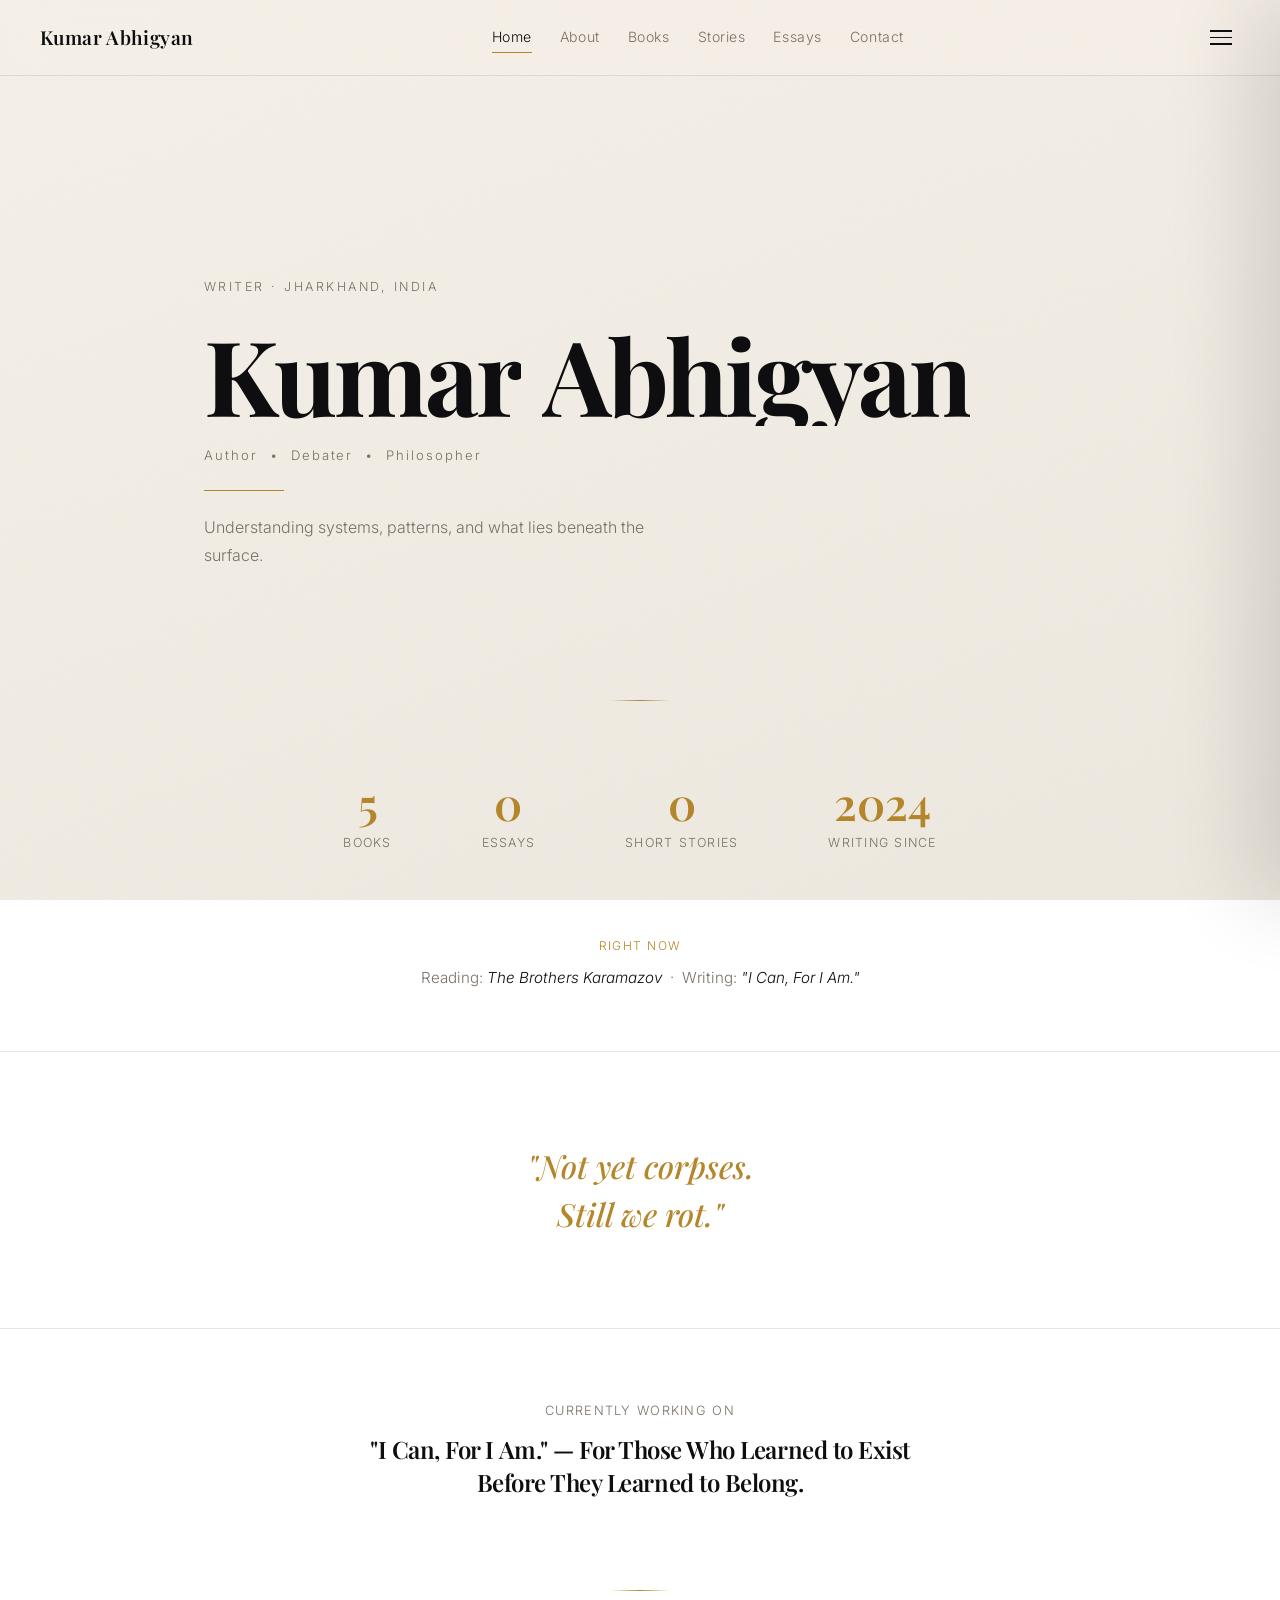
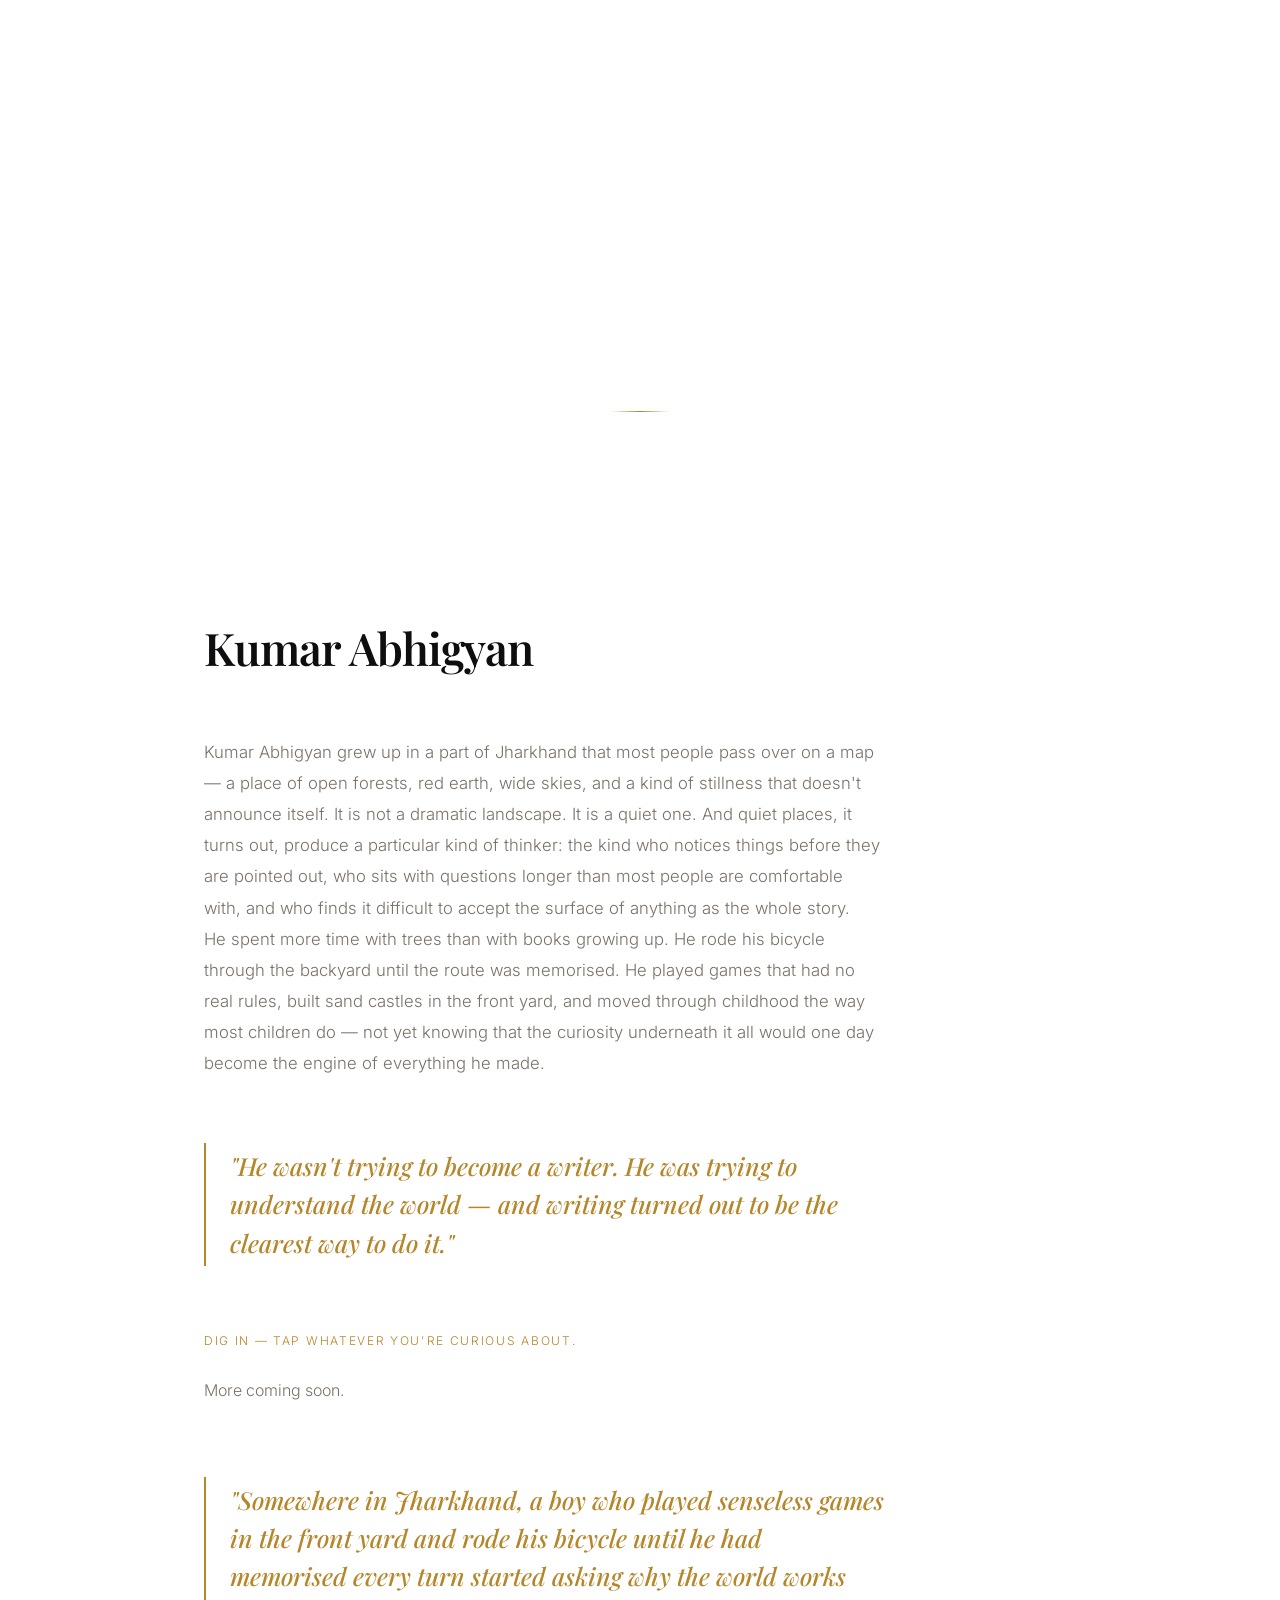
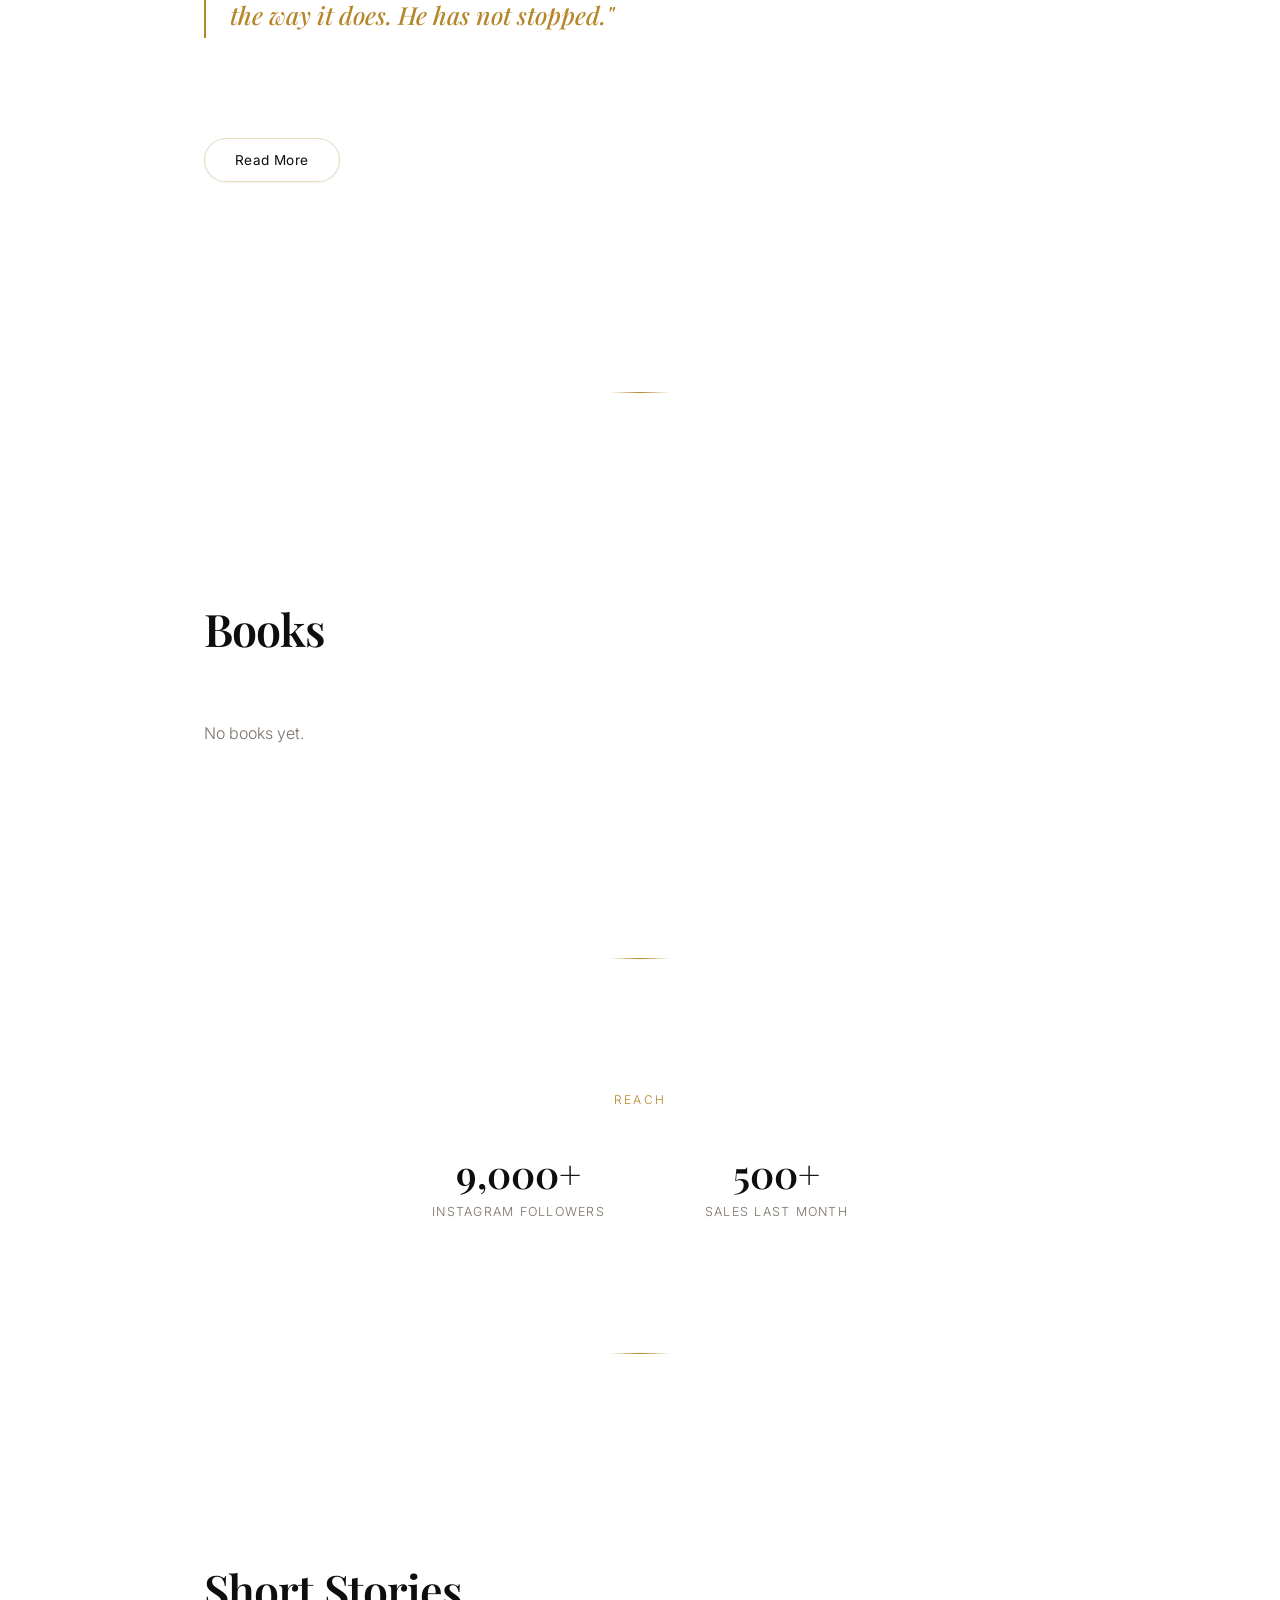
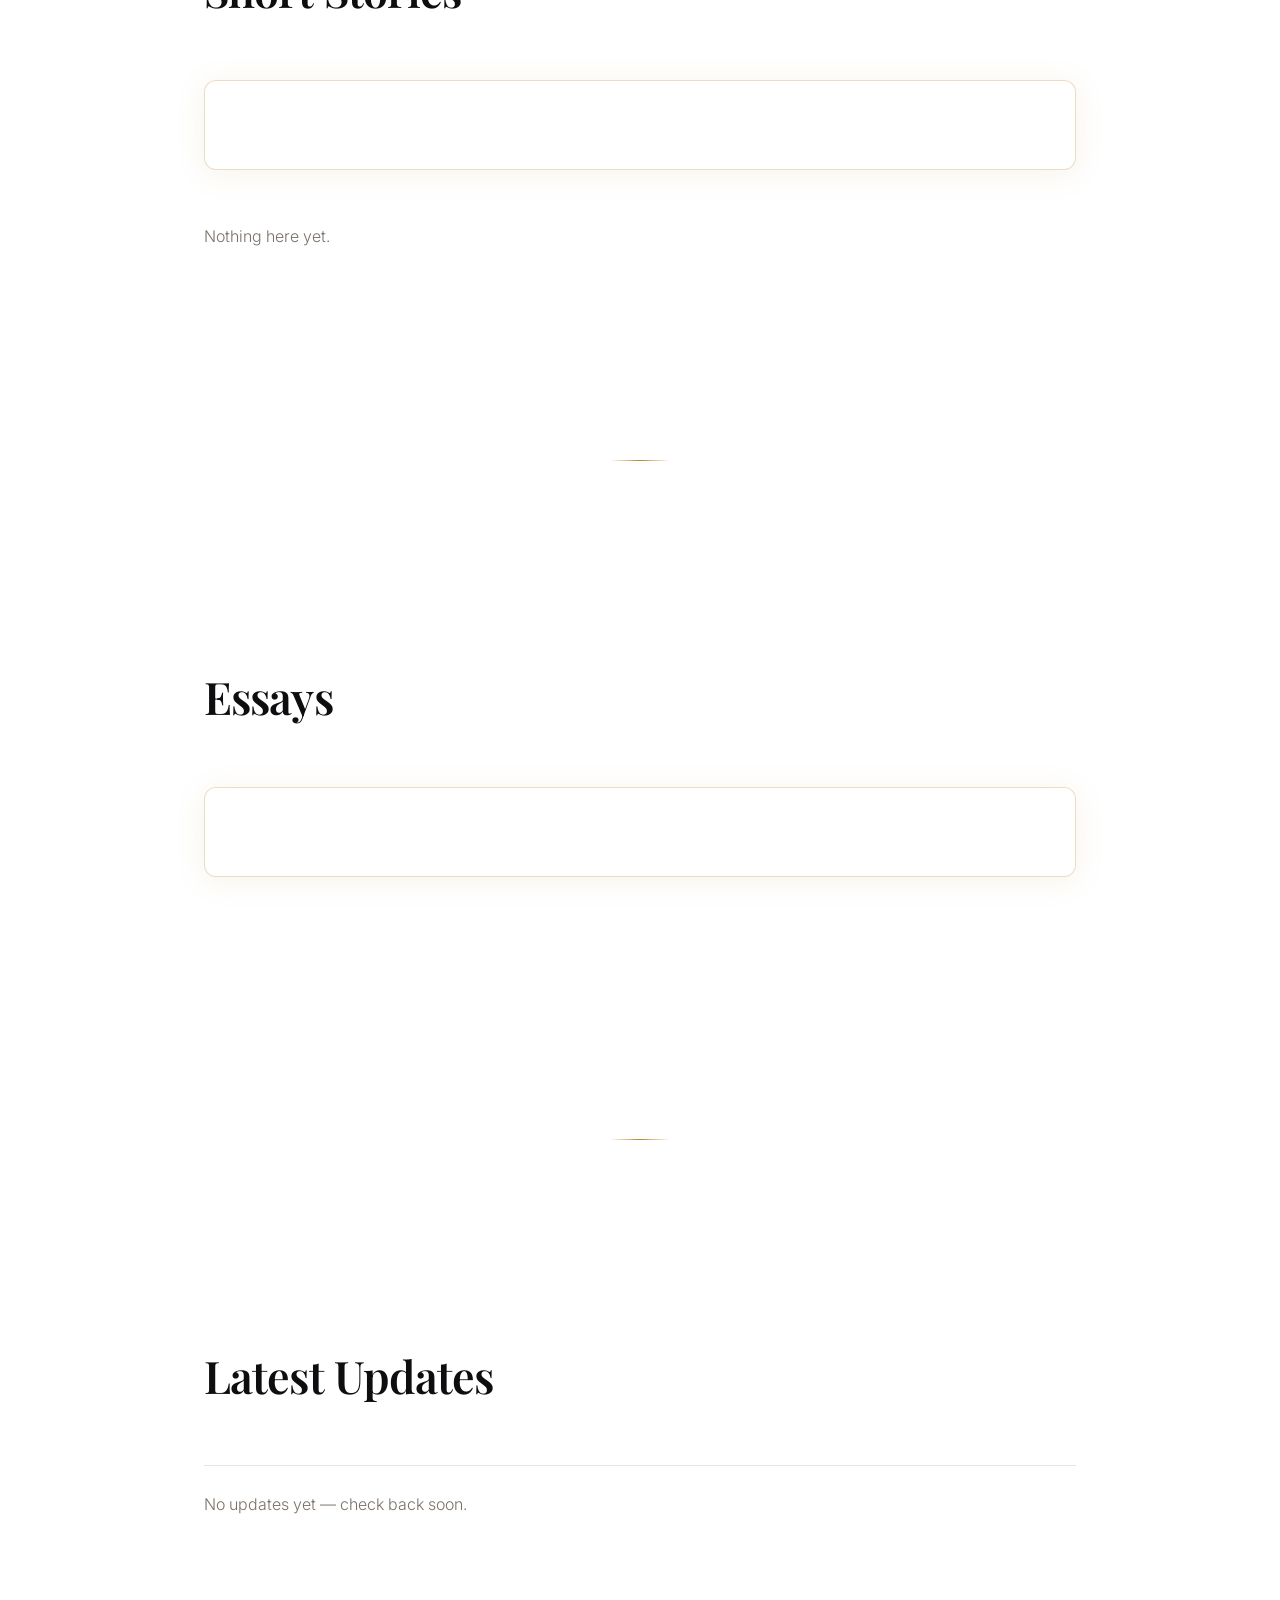
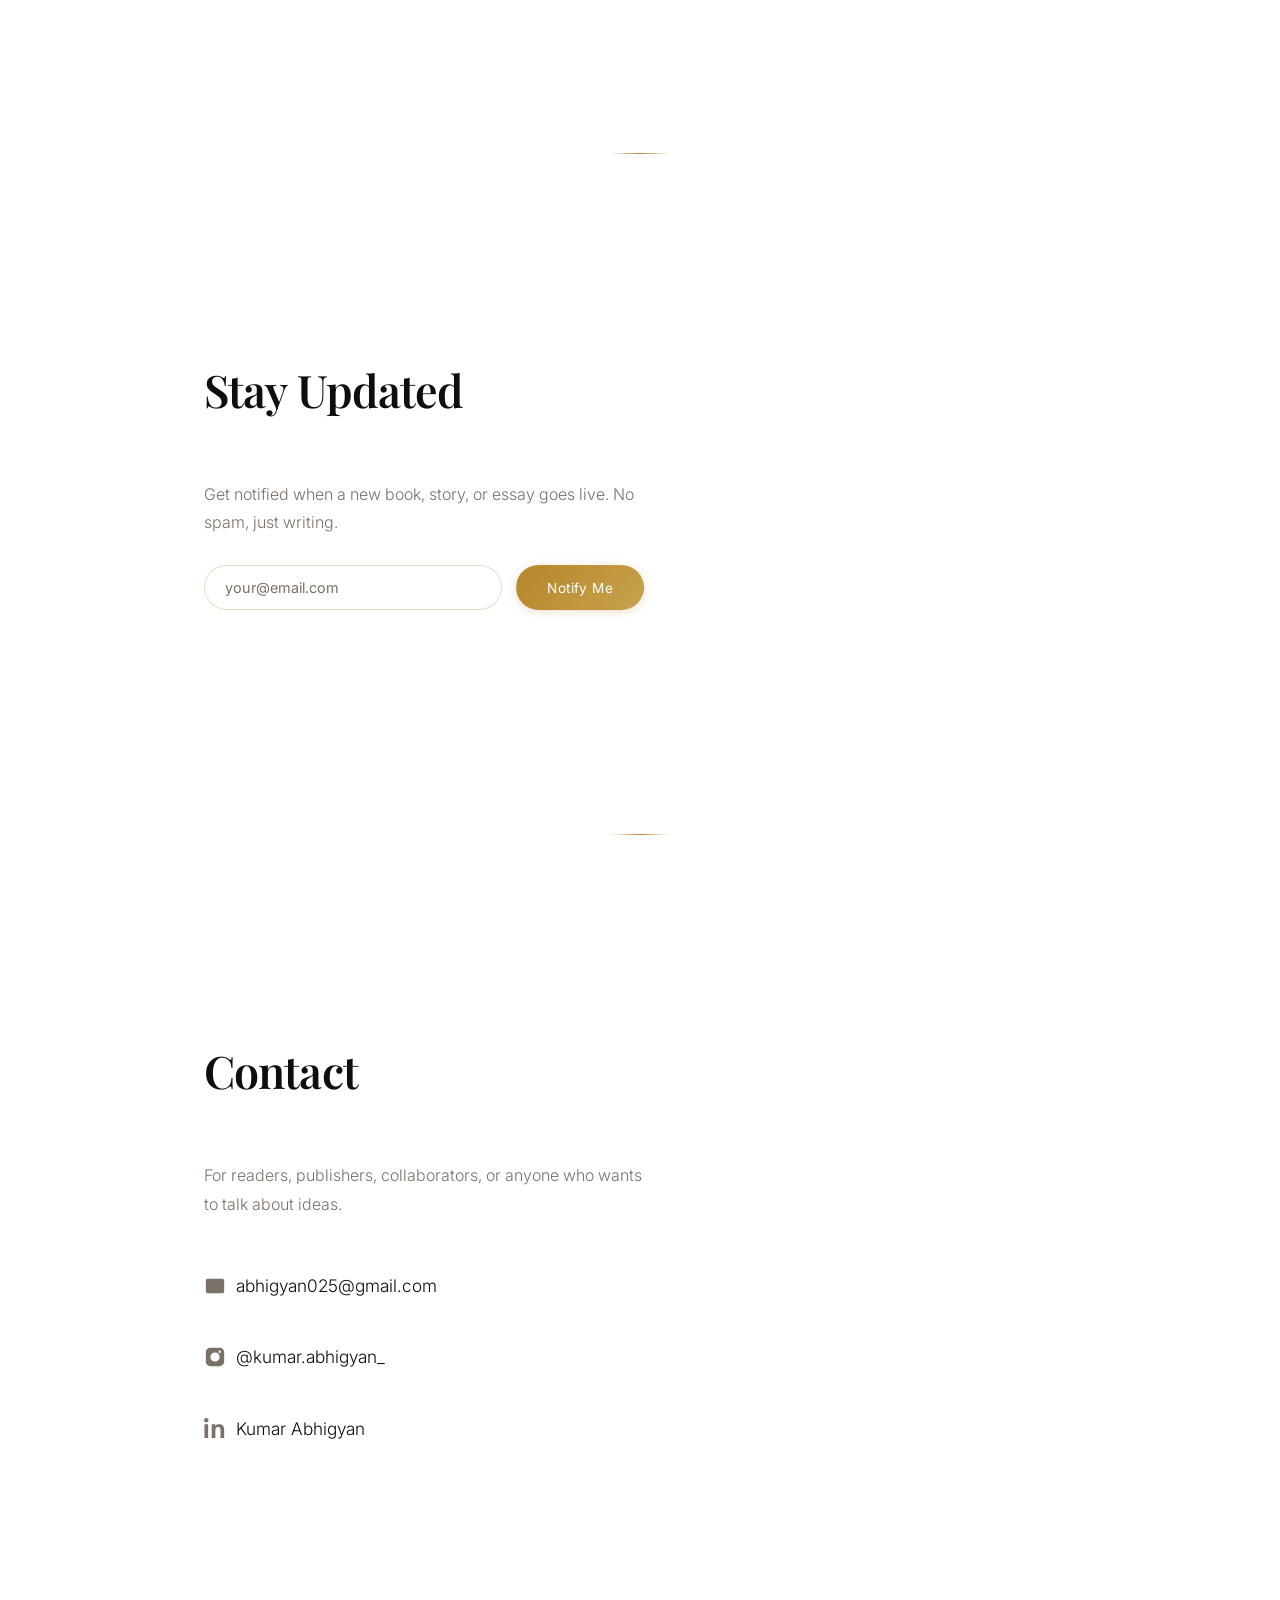
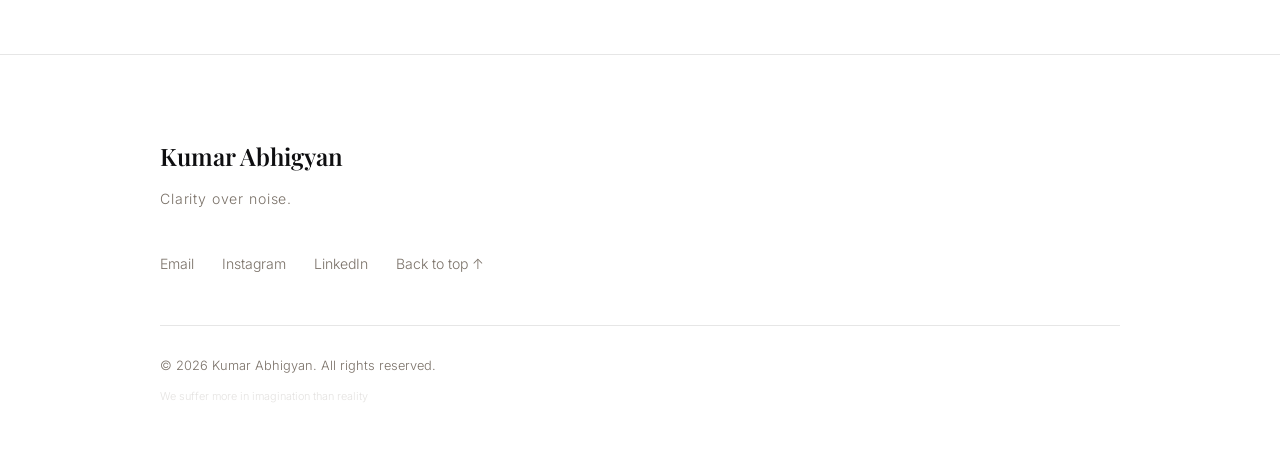
==== commit 3b001557: "Update index.html" ====
--- a/index.html
+++ b/index.html
@@ -4,9 +4,9 @@
 <meta charset="UTF-8" />
 <meta name="viewport" content="width=device-width, initial-scale=1.0" />
 <title>Kumar Abhigyan — Writer</title>
-<meta name="description" content="Kumar Abhigyan — writer, debater, and systems thinker. Books and essays on clarity, patterns, and the world beneath the surface." />
+<meta name="description" content="Kumar Abhigyan — writer, debater, and systems thinker. Books, short stories, and essays on clarity, patterns, and the world beneath the surface." />
 <meta property="og:title" content="Kumar Abhigyan — Writer" />
-<meta property="og:description" content="Books and essays on clarity, patterns, and the world beneath the surface." />
+<meta property="og:description" content="Books, short stories, and essays on clarity, patterns, and the world beneath the surface." />
 <meta property="og:image" content="Teenager.jpg" />
 <meta property="og:type" content="website" />
 <meta name="twitter:card" content="summary_large_image" />
@@ -38,6 +38,7 @@
       <a href="#home" data-section="home">Home</a>
       <a href="#about" data-section="about">About</a>
       <a href="#books" data-section="books">Books</a>
+      <a href="#stories" data-section="stories">Stories</a>
       <a href="#essays" data-section="essays">Essays</a>
       <a href="#contact" data-section="contact">Contact</a>
     </nav>
@@ -49,10 +50,11 @@
 
 <nav id="menu" class="menu" aria-label="Mobile navigation">
   <a href="#home">Home</a>
-  <a href="#updates">Latest</a>
   <a href="#about">About</a>
   <a href="#books">Books</a>
+  <a href="#stories">Stories</a>
   <a href="#essays">Essays</a>
+  <a href="#updates">Latest</a>
   <a href="#contact">Contact</a>
   <hr>
   <button id="readingToggle" class="btn secondary" type="button">Reading Mode</button>
@@ -76,8 +78,9 @@
   <section class="stats reveal">
     <div class="container">
       <div class="stats-row">
-        <div class="stat"><strong>5</strong><span>Books</span></div>
-        <div class="stat"><strong>6+</strong><span>Essays</span></div>
+        <div class="stat"><strong id="statBooksCount">5</strong><span>Books</span></div>
+        <div class="stat"><strong id="statEssaysCount">3</strong><span>Essays</span></div>
+        <div class="stat"><strong id="statStoriesCount">—</strong><span>Short Stories</span></div>
         <div class="stat"><strong>2024</strong><span>Writing Since</span></div>
       </div>
     </div>
@@ -115,17 +118,6 @@
 
   <div class="gold-divider reveal"><span></span></div>
 
-  <section id="updates" class="updates reveal">
-    <div class="container">
-      <h2 class="section-title">Latest Updates</h2>
-      <div id="updatesFeed" class="updates-feed">
-        <p style="color:var(--slate);padding:24px 0">Loading updates...</p>
-      </div>
-    </div>
-  </section>
-
-  <div class="gold-divider reveal"><span></span></div>
-
   <section id="about" class="about reveal">
     <div class="container">
       <h2 class="section-title">Kumar Abhigyan</h2>
@@ -147,7 +139,6 @@
       <div id="aboutTimeline" class="about-timeline">
         <p style="color:var(--slate)">Loading...</p>
       </div>
-
       <div id="timelineAnswer" class="timeline-answer"></div>
 
       <div class="about-pull-quote reveal">
@@ -198,6 +189,20 @@
 
   <div class="gold-divider reveal"><span></span></div>
 
+  <section id="stories" class="essays stories-section reveal">
+    <div class="container">
+      <h2 class="section-title">Short Stories</h2>
+      <div class="featured-essay featured-story">
+        <!-- populated by script.js -->
+      </div>
+      <div class="essay-grid story-grid">
+        <!-- populated by script.js -->
+      </div>
+    </div>
+  </section>
+
+  <div class="gold-divider reveal"><span></span></div>
+
   <section id="essays" class="essays reveal">
     <div class="container">
       <h2 class="section-title">Essays</h2>
@@ -210,7 +215,7 @@
     </div>
   </section>
 
-  <div id="readingMode" class="reading-mode" role="dialog" aria-modal="true" aria-label="Essay Reader">
+  <div id="readingMode" class="reading-mode" role="dialog" aria-modal="true" aria-label="Reader">
     <div id="progressBar" class="progress-bar"></div>
     <div class="reading-toolbar">
       <span id="closeReading" role="button" tabindex="0" aria-label="Close">×</span>
@@ -227,10 +232,21 @@
 
   <div class="gold-divider reveal"><span></span></div>
 
+  <section id="updates" class="updates reveal">
+    <div class="container">
+      <h2 class="section-title">Latest Updates</h2>
+      <div id="updatesFeed" class="updates-feed">
+        <p style="color:var(--slate);padding:24px 0">Loading updates...</p>
+      </div>
+    </div>
+  </section>
+
+  <div class="gold-divider reveal"><span></span></div>
+
   <section class="subscribe reveal">
     <div class="container">
       <h2 class="section-title">Stay Updated</h2>
-      <p style="color:var(--slate);max-width:460px;margin-bottom:28px;line-height:1.8">Get notified when a new book or essay goes live. No spam, just writing.</p>
+      <p style="color:var(--slate);max-width:460px;margin-bottom:28px;line-height:1.8">Get notified when a new book, story, or essay goes live. No spam, just writing.</p>
       <form id="subscribeForm" class="subscribe-form">
         <input type="email" name="email" placeholder="your@email.com" required>
         <button type="submit" class="btn primary">Notify Me</button>
@@ -251,7 +267,7 @@
       </a>
       <br>
       <a href="https://www.instagram.com/kumar.abhigyan_" target="_blank" rel="noreferrer">
-        <svg width="18" height="18" viewBox="0 0 24 24"><path d="M7 2C4.24 2 2 4.24 2 7v10c0 2.76 2.24 5 5 5h10c2.76 0 5-2.24 5-5V7c0-2.76-2.24-5-5-5H7zm5 5a5 5 0 1 1 0 10 5 5 0 0 1 0-10zm6.5-.8a1.3 1.3 0 1 1-2.6 0 1.3 1.3 0 0 1-2.6 0z"/></svg>
+        <svg width="18" height="18" viewBox="0 0 24 24"><path d="M7 2C4.24 2 2 4.24 2 7v10c0 2.76 2.24 5 5 5h10c2.76 0 5-2.24 5-5V7c0-2.76-2.24-5-5-5H7zm5 5a5 5 0 1 1 0 10 5 5 0 0 1 0-10zm6.5-.8a1.3 1.3 0 1 1-2.6 0 1.3 1.3 0 0 1 2.6 0z"/></svg>
         @kumar.abhigyan_
       </a>
       <br>
@@ -292,4 +308,5 @@
 
 <script src="script.js" defer></script>
 </body>
-        </html>
+</html>
+
--- a/style.css
+++ b/style.css
@@ -1,711 +1,589 @@
-/* ============================================  
-   KUMAR ABHIGYAN — Luxury Editorial v5  
-   Warm cream default, full dark mode.  
-   Gold: aged brass #B5862A  
-   ============================================ */  
-  
-:root{  
-  --ink:#0E0E10;  
-  --paper:#F5F0E8;  
-  --paper2:#EDE8DF;  
-  --gold:#B5862A;  
-  --gold2:#C9A24E;  
-  --rust:#B5502F;  
-  --slate:#7a7168;  
-  --line:rgba(14,14,16,0.1);  
-  --glass-bg:rgba(255,255,255,0.16);  
-  --glass-border:rgba(181,134,42,0.28);  
-  --glass-shadow:rgba(181,134,42,0.10);  
-  --maxw:960px;  
-  --speed:.42s;  
-  --ease:cubic-bezier(.16,1,.3,1);  
-}  
-  
-*{box-sizing:border-box;margin:0;padding:0;}  
-html{scroll-behavior:smooth;}  
-  
-body{  
-  background:linear-gradient(160deg, var(--paper) 0%, var(--paper2) 100%);  
-  background-attachment:fixed;  
-  color:var(--ink);  
-  font-family:'Inter',sans-serif;  
-  font-weight:300;  
-  line-height:1.8;  
-  overflow-x:hidden;  
-  min-height:100vh;  
-  transition:background .5s ease, color .5s ease;  
-}  
-  
-body.dark{  
-  --paper:#0E0E10;  
-  --paper2:#141414;  
-  --line:rgba(244,241,234,0.1);  
-  --gold:#C9A24E;  
-  --gold2:#D4AF6A;  
-  --slate:#9a9080;  
-  --glass-bg:rgba(255,255,255,0.04);  
-  --glass-border:rgba(201,162,78,0.22);  
-  --glass-shadow:rgba(201,162,78,0.07);  
-  background:linear-gradient(160deg,#0E0E10 0%,#111010 100%);  
-  color:#F5F0E8;  
-}  
-  
-h1,h2,h3{  
-  font-family:'Playfair Display',serif;  
-  font-weight:600;  
-  letter-spacing:-0.02em;  
-  line-height:1.15;  
-}  
-a{color:inherit;text-decoration:none;}  
-.container{max-width:var(--maxw);margin:0 auto;padding:0 40px;}  
-img{max-width:100%;display:block;}  
-  
-/* grain */  
-.grain{  
-  position:fixed;inset:0;pointer-events:none;z-index:9998;  
-  opacity:.03;mix-blend-mode:multiply;  
-  background-image:url("data:image/svg+xml,%3Csvg xmlns='http://www.w3.org/2000/svg' width='120' height='120'%3E%3Cfilter id='n'%3E%3CfeTurbulence type='fractalNoise' baseFrequency='0.9' numOctaves='2' stitchTiles='stitch'/%3E%3C/filter%3E%3Crect width='100%25' height='100%25' filter='url(%23n)'/%3E%3C/svg%3E");  
-  animation:grainShift 1.4s steps(3) infinite;  
-}  
-body.dark .grain{mix-blend-mode:overlay;opacity:.045;}  
-@keyframes grainShift{  
-  0%{transform:translate(0,0);}  
-  33%{transform:translate(-2%,1%);}  
-  66%{transform:translate(1%,-2%);}  
-  100%{transform:translate(0,0);}  
-}  
-  
-/* intro */  
-#intro{  
-  position:fixed;inset:0;  
-  background:linear-gradient(160deg,var(--paper) 0%,var(--paper2) 100%);  
-  display:flex;align-items:center;justify-content:center;  
-  z-index:9997;transition:opacity .9s ease,visibility .9s;  
-}  
-#intro.hide{opacity:0;visibility:hidden;pointer-events:none;}  
-.intro-inner{text-align:center;}  
-.intro-tagline{  
-  font-size:.8rem;letter-spacing:.22em;text-transform:uppercase;  
-  color:var(--slate);margin-bottom:20px;opacity:0;  
-  animation:fadeUp .8s ease forwards .1s;  
-}  
-#intro-name{  
-  font-family:'Playfair Display',serif;font-weight:600;  
-  font-size:clamp(2.2rem,6vw,4rem);  
-  color:var(--ink);letter-spacing:-.02em;  
-  opacity:0;animation:fadeUp .9s ease forwards .4s;  
-}  
-body.dark #intro-name{color:#F5F0E8;}  
-.intro-line-gold{  
-  width:0;height:1px;background:var(--gold);  
-  margin:18px auto 0;  
-  animation:expandLine .8s ease forwards 1s;  
-}  
-@keyframes expandLine{to{width:80px;}}  
-@keyframes fadeUp{from{opacity:0;transform:translateY(16px);}to{opacity:1;transform:translateY(0);}}  
-  
-/* header */  
-header{  
-  position:sticky;top:0;z-index:5000;  
-  backdrop-filter:blur(16px);-webkit-backdrop-filter:blur(16px);  
-  background:rgba(245,240,232,.88);  
-  border-bottom:1px solid var(--line);  
-}  
-body.dark header{background:rgba(14,14,16,.88);}  
-.nav{display:flex;align-items:center;justify-content:space-between;padding:20px 40px;}  
-.logo{font-family:'Playfair Display',serif;font-weight:600;font-size:1.2rem;letter-spacing:.02em;}  
-  
-/* hamburger */  
-.menu-btn{  
-  background:none;border:none;cursor:pointer;  
-  display:flex;flex-direction:column;gap:5px;padding:8px;  
-  z-index:6001;position:relative;  
-}  
-.menu-btn span{  
-  width:22px;height:1.5px;  
-  background:var(--ink);display:block;  
-  transition:transform .3s ease, opacity .3s ease, background .3s;  
-}  
-body.dark .menu-btn span{background:#F5F0E8;}  
-.menu-btn.active span:nth-child(1){transform:translateY(6.5px) rotate(45deg);}  
-.menu-btn.active span:nth-child(2){opacity:0;}  
-.menu-btn.active span:nth-child(3){transform:translateY(-6.5px) rotate(-45deg);}  
-  
-/* overlay */  
-.menu-overlay{  
-  position:fixed;inset:0;background:rgba(0,0,0,0);  
-  z-index:5999;visibility:hidden;  
-  transition:background .4s ease;  
-}  
-.menu-overlay.open{background:rgba(0,0,0,.45);visibility:visible;}  
-  
-/* menu */  
-.menu{  
-  position:fixed;top:0;right:0;  
-  width:300px;max-width:88vw;height:100%;  
-  background:var(--paper);  
-  border-left:1px solid var(--line);  
-  display:flex;flex-direction:column;gap:22px;  
-  padding:110px 38px 60px;  
-  transform:translateX(100%);  
-  transition:transform var(--speed) cubic-bezier(.4,0,.2,1);  
-  z-index:6000;  
-  box-shadow:-30px 0 80px rgba(0,0,0,.12);  
-}  
-body.dark .menu{background:#0E0E10;}  
-.menu.open{transform:translateX(0);}  
-.menu a{  
-  font-size:1.05rem;padding:8px 0;  
-  border-bottom:1px solid var(--line);  
-  transition:color .2s, padding-left .2s;  
-}  
-.menu a:hover{color:var(--gold);padding-left:6px;}  
-.menu hr{border:none;border-top:1px solid var(--line);margin:4px 0;}  
-  
-/* glass buttons */  
-.btn{  
-  display:inline-flex;align-items:center;justify-content:center;  
-  padding:13px 30px;border-radius:100px;  
-  font-size:.85rem;font-family:'Inter',sans-serif;font-weight:400;  
-  letter-spacing:.03em;  
-  cursor:pointer;  
-  border:1px solid var(--glass-border);  
-  background:var(--glass-bg);  
-  backdrop-filter:blur(14px);-webkit-backdrop-filter:blur(14px);  
-  box-shadow:0 1px 2px rgba(14,14,16,.06);  
-  transition:border-color .3s ease, box-shadow .3s ease, transform .3s ease, color .3s ease;  
-  color:inherit;  
-  white-space:nowrap;  
-}  
-.btn:hover{border-color:var(--gold);box-shadow:0 4px 16px var(--glass-shadow);transform:translateY(-1px);}  
-.btn.primary{  
-  background:linear-gradient(135deg,var(--gold),var(--gold2));  
-  color:#fff;border-color:transparent;  
-  box-shadow:0 2px 10px rgba(181,134,42,.25);  
-}  
-.btn.primary:hover{box-shadow:0 6px 20px rgba(181,134,42,.35);transform:translateY(-1px);}  
-.btn.secondary:hover{color:var(--gold);}  
-  
-/* reveal */  
-.reveal{opacity:0;transform:translateY(26px);transition:opacity 1.1s var(--ease),transform 1.1s var(--ease);}  
-.reveal.show{opacity:1;transform:translateY(0);}  
-  
-/* hero */  
-.hero{padding:200px 0 110px;position:relative;}  
-.hero-eyebrow{  
-  font-size:.78rem;letter-spacing:.2em;text-transform:uppercase;  
-  color:var(--slate);margin-bottom:24px;opacity:0;  
-  animation:fadeUp .8s ease forwards .2s;  
-}  
-.hero-name{  
-  font-size:clamp(3.2rem,9vw,6.5rem);  
-  font-family:'Playfair Display',serif;font-weight:700;  
-  letter-spacing:-.03em;line-height:1;  
-  display:flex;flex-wrap:wrap;gap:.2em;  
-}  
-.hero-name .word{overflow:hidden;display:inline-block;}  
-.hero-name .word span{  
-  display:inline-block;  
-  opacity:0;transform:translateY(100%);  
-  animation:wordUp .8s cubic-bezier(.16,1,.3,1) forwards;  
-}  
-.hero-roles{  
-  font-size:.82rem;letter-spacing:.15em;color:var(--slate);  
-  margin-top:18px;font-weight:300;  
-  opacity:0;animation:fadeUp .8s ease forwards 1.2s;  
-}  
-.hero-gold-line{  
-  width:0;height:1px;background:var(--gold);  
-  margin:22px 0;  
-  animation:expandLine .9s ease forwards 1.4s;  
-}  
-.hero-sub{  
-  max-width:480px;color:var(--slate);font-size:1rem;  
-  opacity:0;animation:fadeUp .8s ease forwards 1.5s;  
-}  
-@keyframes wordUp{to{opacity:1;transform:translateY(0);}}  
-  
-/* divider */  
-.gold-divider{display:flex;justify-content:center;padding:20px 0;}  
-.gold-divider span{  
-  display:block;width:60px;height:1px;  
-  background:linear-gradient(90deg,transparent,var(--gold),transparent);  
-}  
-  
-/* stats */  
-.stats{padding:60px 0;}  
-.stats-row{display:flex;justify-content:center;gap:90px;flex-wrap:wrap;text-align:center;}  
-.stat strong{  
-  display:block;font-family:'Playfair Display',serif;font-weight:600;  
-  font-size:2.8rem;color:var(--gold);line-height:1;  
-}  
-.stat span{color:var(--slate);font-size:.78rem;text-transform:uppercase;letter-spacing:.1em;margin-top:6px;display:block;}  
-  
-/* now */  
-.now{padding:20px 0 60px;text-align:center;}  
-.now-label{color:var(--gold);font-size:.75rem;text-transform:uppercase;letter-spacing:.12em;margin-bottom:8px;}  
-.now-text{color:var(--slate);font-size:.95rem;}  
-.now-text em{font-style:italic;color:var(--ink);}  
-body.dark .now-text em{color:#F5F0E8;}  
-  
-/* quote */  
-.quote{padding:90px 0;border-top:1px solid var(--line);border-bottom:1px solid var(--line);}  
-.quote p{  
-  font-family:'Playfair Display',serif;font-style:italic;font-weight:500;  
-  font-size:clamp(1.4rem,3.5vw,2rem);  
-  text-align:center;color:var(--gold);max-width:680px;margin:0 auto;  
-  line-height:1.5;  
-}  
-  
-/* teaser */  
-.teaser{padding:70px 0;text-align:center;}  
-.teaser p{color:var(--slate);font-size:.8rem;letter-spacing:.1em;text-transform:uppercase;margin-bottom:10px;}  
-.teaser h3{font-size:1.5rem;max-width:600px;margin:0 auto;line-height:1.4;font-weight:600;}  
-  
-section{padding:150px 0;}  
-.section-title{font-size:clamp(1.9rem,4vw,2.8rem);margin-bottom:56px;letter-spacing:-.02em;}  
-  
-/* featured book */  
-.featured-grid{display:grid;grid-template-columns:240px 1fr;gap:64px;align-items:center;}  
-.featured-grid img{box-shadow:0 24px 60px rgba(0,0,0,.18);border-radius:4px;}  
-.featured-content p{color:var(--slate);font-size:1.05rem;line-height:1.8;}  
-.btns{display:flex;gap:14px;flex-wrap:wrap;margin-top:24px;}  
-  
-/* about */  
-.about-opener{max-width:680px;color:var(--slate);font-size:1.05rem;line-height:1.85;}  
-.about-more{max-height:0;overflow:hidden;transition:max-height .7s ease;}  
-.about-more.open{max-height:4000px;margin-top:24px;}  
-.about-more p{color:var(--slate);max-width:720px;margin-bottom:1.3em;line-height:1.85;font-size:1rem;}  
-.about-pull-quote{  
-  font-family:'Playfair Display',serif;font-style:italic;font-weight:500;  
-  font-size:clamp(1.2rem,2.5vw,1.55rem);  
-  color:var(--gold);line-height:1.55;  
-  border-left:2px solid var(--gold);  
-  padding:4px 0 4px 24px;  
-  margin:52px 0;max-width:680px;  
-}  
-  
-/* =========================================================
-   ABOUT TIMELINE — CONNECTED SNAKE
-   ========================================================= */
-
-.timeline-intro{
-  color:var(--gold);
-  font-size:.78rem;
-  text-transform:uppercase;
-  letter-spacing:.14em;
-  margin:56px 0 24px;
-}
-
-/*
-  Rows are created by script.js.
-
-  Example:
-
-  A ───── B ───── C
-                    │
-  F ───── E ───── D
-
-  The vertical connector is positioned at the end of
-  the first row and the beginning of the next row.
-*/
-.about-timeline{
-  width:100%;
-  margin:0 0 48px;
-}
-
-.timeline-row{
-  position:relative;
-  display:flex;
-  align-items:center;
-  justify-content:space-between;
-  width:100%;
-  min-height:72px;
-  padding:0 28px;
-}
-
-.timeline-row + .timeline-row{
-  margin-top:36px;
-}
-
-/* horizontal line running behind the chips */
-.timeline-row::before{
-  content:"";
-  position:absolute;
-  left:68px;
-  right:68px;
-  top:50%;
-  height:1px;
-  background:var(--gold);
-  opacity:.48;
-  z-index:0;
-}
-
-/* vertical line between alternating rows */
-.timeline-row:not(:last-child)::after{
-  content:"";
-  position:absolute;
-  top:50%;
-  bottom:-36px;
-  width:1px;
-  background:var(--gold);
-  opacity:.48;
-  z-index:0;
-}
-
-/* odd rows travel left -> right, so connector drops on right */
-.timeline-row:nth-child(odd)::after{
-  right:28px;
-}
-
-/* even rows travel right -> left, so connector drops on left */
-.timeline-row:nth-child(even)::after{
-  left:28px;
-}
-
-/* individual timeline stops */
-.timeline-stop{
-  position:relative;
-  z-index:2;
-  display:flex;
-  align-items:center;
-  justify-content:center;
-  flex:0 1 220px;
-  min-width:0;
-}
-
-/* old vertical timeline dot is no longer used */
-.timeline-dot{
-  display:none;
-}
-
-.timeline-tile{
-  position:relative;
-  z-index:3;
-  width:auto;
-  max-width:220px;
-  padding:12px 18px;
-  border-radius:100px;
-  border:1px solid var(--line);
-  background:var(--glass-bg);
-  backdrop-filter:blur(6px);
-  -webkit-backdrop-filter:blur(6px);
-  cursor:pointer;
+/* ============================================
+   KUMAR ABHIGYAN — Luxury Editorial v7
+   Warm cream default, full dark mode.
+   Gold: aged brass #B5862A
+   Mobile = same layout as desktop, scaled down.
+   ============================================ */
+
+:root{
+  --ink:#0E0E10;
+  --paper:#F5F0E8;
+  --paper2:#EDE8DF;
+  --gold:#B5862A;
+  --gold2:#C9A24E;
+  --rust:#B5502F;
+  --slate:#7a7168;
+  --line:rgba(14,14,16,0.1);
+  --glass-bg:rgba(255,255,255,0.16);
+  --glass-border:rgba(181,134,42,0.28);
+  --glass-shadow:rgba(181,134,42,0.10);
+  --maxw:960px;
+  --speed:.42s;
+  --ease:cubic-bezier(.16,1,.3,1);
+}
+
+*{box-sizing:border-box;margin:0;padding:0;}
+html{scroll-behavior:smooth;}
+
+body{
+  background:linear-gradient(160deg, var(--paper) 0%, var(--paper2) 100%);
+  background-attachment:fixed;
+  color:var(--ink);
+  font-family:'Inter',sans-serif;
+  font-weight:300;
+  line-height:1.8;
+  overflow-x:hidden;
+  min-height:100vh;
+  transition:background .5s ease, color .5s ease;
+}
+
+body.dark{
+  --paper:#0E0E10;
+  --paper2:#141414;
+  --line:rgba(244,241,234,0.1);
+  --gold:#C9A24E;
+  --gold2:#D4AF6A;
+  --slate:#9a9080;
+  --glass-bg:rgba(255,255,255,0.04);
+  --glass-border:rgba(201,162,78,0.22);
+  --glass-shadow:rgba(201,162,78,0.07);
+  background:linear-gradient(160deg,#0E0E10 0%,#111010 100%);
+  color:#F5F0E8;
+}
+
+h1,h2,h3{
   font-family:'Playfair Display',serif;
   font-weight:600;
-  font-size:.85rem;
-  line-height:1.3;
+  letter-spacing:-0.02em;
+  line-height:1.15;
+}
+a{color:inherit;text-decoration:none;}
+.container{max-width:var(--maxw);margin:0 auto;padding:0 44px;}
+img{max-width:100%;display:block;}
+
+/* grain */
+.grain{
+  position:fixed;inset:0;pointer-events:none;z-index:9998;
+  opacity:.03;mix-blend-mode:multiply;
+  background-image:url("data:image/svg+xml,%3Csvg xmlns='http://www.w3.org/2000/svg' width='120' height='120'%3E%3Cfilter id='n'%3E%3CfeTurbulence type='fractalNoise' baseFrequency='0.9' numOctaves='2' stitchTiles='stitch'/%3E%3C/filter%3E%3Crect width='100%25' height='100%25' filter='url(%23n)'/%3E%3C/svg%3E");
+  animation:grainShift 1.4s steps(3) infinite;
+}
+body.dark .grain{mix-blend-mode:overlay;opacity:.045;}
+@keyframes grainShift{
+  0%{transform:translate(0,0);}
+  33%{transform:translate(-2%,1%);}
+  66%{transform:translate(1%,-2%);}
+  100%{transform:translate(0,0);}
+}
+
+/* intro */
+#intro{
+  position:fixed;inset:0;
+  background:linear-gradient(160deg,var(--paper) 0%,var(--paper2) 100%);
+  display:flex;align-items:center;justify-content:center;
+  z-index:9997;transition:opacity .9s ease,visibility .9s;
+}
+#intro.hide{opacity:0;visibility:hidden;pointer-events:none;}
+.intro-inner{text-align:center;}
+.intro-tagline{
+  font-size:.8rem;letter-spacing:.22em;text-transform:uppercase;
+  color:var(--slate);margin-bottom:20px;opacity:0;
+  animation:fadeUp .8s ease forwards .1s;
+}
+#intro-name{
+  font-family:'Playfair Display',serif;font-weight:600;
+  font-size:clamp(2.2rem,6vw,4rem);
+  color:var(--ink);letter-spacing:-.02em;
+  opacity:0;animation:fadeUp .9s ease forwards .4s;
+}
+body.dark #intro-name{color:#F5F0E8;}
+.intro-line-gold{
+  width:0;height:1px;background:var(--gold);
+  margin:18px auto 0;
+  animation:expandLine .8s ease forwards 1s;
+}
+@keyframes expandLine{to{width:80px;}}
+@keyframes fadeUp{from{opacity:0;transform:translateY(16px);}to{opacity:1;transform:translateY(0);}}
+
+/* header */
+header{
+  position:sticky;top:0;z-index:5000;
+  backdrop-filter:blur(16px);-webkit-backdrop-filter:blur(16px);
+  background:rgba(245,240,232,.88);
+  border-bottom:1px solid var(--line);
+}
+body.dark header{background:rgba(14,14,16,.88);}
+.nav{display:flex;align-items:center;justify-content:space-between;padding:20px 40px;}
+.logo{font-family:'Playfair Display',serif;font-weight:600;font-size:1.2rem;letter-spacing:.02em;}
+
+/* hamburger */
+.menu-btn{
+  background:none;border:none;cursor:pointer;
+  display:flex;flex-direction:column;gap:5px;padding:8px;
+  z-index:6001;position:relative;
+}
+.menu-btn span{
+  width:22px;height:1.5px;
+  background:var(--ink);display:block;
+  transition:transform .3s ease, opacity .3s ease, background .3s;
+}
+body.dark .menu-btn span{background:#F5F0E8;}
+.menu-btn.active span:nth-child(1){transform:translateY(6.5px) rotate(45deg);}
+.menu-btn.active span:nth-child(2){opacity:0;}
+.menu-btn.active span:nth-child(3){transform:translateY(-6.5px) rotate(-45deg);}
+
+/* overlay */
+.menu-overlay{
+  position:fixed;inset:0;background:rgba(0,0,0,0);
+  z-index:5999;visibility:hidden;
+  transition:background .4s ease;
+}
+.menu-overlay.open{background:rgba(0,0,0,.45);visibility:visible;}
+
+/* menu */
+.menu{
+  position:fixed;top:0;right:0;
+  width:300px;max-width:88vw;height:100%;
+  background:var(--paper);
+  border-left:1px solid var(--line);
+  display:flex;flex-direction:column;gap:22px;
+  padding:110px 38px 60px;
+  transform:translateX(100%);
+  transition:transform var(--speed) cubic-bezier(.4,0,.2,1);
+  z-index:6000;
+  box-shadow:-30px 0 80px rgba(0,0,0,.12);
+}
+body.dark .menu{background:#0E0E10;}
+.menu.open{transform:translateX(0);}
+.menu a{
+  font-size:1.05rem;padding:8px 0;
+  border-bottom:1px solid var(--line);
+  transition:color .2s, padding-left .2s;
+}
+.menu a:hover{color:var(--gold);padding-left:6px;}
+.menu hr{border:none;border-top:1px solid var(--line);margin:4px 0;}
+
+/* glass buttons */
+.btn{
+  display:inline-flex;align-items:center;justify-content:center;
+  padding:13px 30px;border-radius:100px;
+  font-size:.85rem;font-family:'Inter',sans-serif;font-weight:400;
+  letter-spacing:.03em;
+  cursor:pointer;
+  border:1px solid var(--glass-border);
+  background:var(--glass-bg);
+  backdrop-filter:blur(14px);-webkit-backdrop-filter:blur(14px);
+  box-shadow:0 1px 2px rgba(14,14,16,.06);
+  transition:border-color .3s ease, box-shadow .3s ease, transform .3s ease, color .3s ease;
   color:inherit;
-  text-align:center;
-  transition:border-color .3s ease,background .3s ease,transform .3s ease;
-}
-
-.timeline-tile:hover{
-  border-color:var(--gold);
-  transform:translateY(-1px);
-}
-
-.timeline-stop.active .timeline-tile{
-  border-color:var(--gold);
-  background:rgba(181,134,42,.1);
-}
-
+  white-space:nowrap;
+}
+.btn:hover{border-color:var(--gold);box-shadow:0 4px 16px var(--glass-shadow);transform:translateY(-1px);}
+.btn.primary{
+  background:linear-gradient(135deg,var(--gold),var(--gold2));
+  color:#fff;border-color:transparent;
+  box-shadow:0 2px 10px rgba(181,134,42,.25);
+}
+.btn.primary:hover{box-shadow:0 6px 20px rgba(181,134,42,.35);transform:translateY(-1px);}
+.btn.secondary:hover{color:var(--gold);}
+
+/* reveal */
+.reveal{opacity:0;transform:translateY(26px);transition:opacity 1.1s var(--ease),transform 1.1s var(--ease);}
+.reveal.show{opacity:1;transform:translateY(0);}
+
+/* hero */
+.hero{padding:200px 0 110px;position:relative;}
+.hero-eyebrow{
+  font-size:.78rem;letter-spacing:.2em;text-transform:uppercase;
+  color:var(--slate);margin-bottom:24px;opacity:0;
+  animation:fadeUp .8s ease forwards .2s;
+}
+.hero-name{
+  font-size:clamp(2.6rem,9vw,6.5rem);
+  font-family:'Playfair Display',serif;font-weight:700;
+  letter-spacing:-.03em;line-height:1;
+  display:flex;flex-wrap:wrap;gap:.2em;
+}
+.hero-name .word{overflow:hidden;display:inline-block;}
+.hero-name .word span{
+  display:inline-block;
+  opacity:0;transform:translateY(100%);
+  animation:wordUp .8s cubic-bezier(.16,1,.3,1) forwards;
+}
+.hero-roles{
+  font-size:.82rem;letter-spacing:.15em;color:var(--slate);
+  margin-top:18px;font-weight:300;
+  opacity:0;animation:fadeUp .8s ease forwards 1.2s;
+}
+.hero-gold-line{
+  width:0;height:1px;background:var(--gold);
+  margin:22px 0;
+  animation:expandLine .9s ease forwards 1.4s;
+}
+.hero-sub{
+  max-width:480px;color:var(--slate);font-size:1rem;
+  opacity:0;animation:fadeUp .8s ease forwards 1.5s;
+}
+@keyframes wordUp{to{opacity:1;transform:translateY(0);}}
+
+/* divider */
+.gold-divider{display:flex;justify-content:center;padding:20px 0;}
+.gold-divider span{
+  display:block;width:60px;height:1px;
+  background:linear-gradient(90deg,transparent,var(--gold),transparent);
+}
+
+/* stats */
+.stats{padding:60px 0;}
+.stats-row{display:flex;justify-content:center;gap:90px;flex-wrap:wrap;text-align:center;}
+.stat strong{
+  display:block;font-family:'Playfair Display',serif;font-weight:600;
+  font-size:2.8rem;color:var(--gold);line-height:1;
+}
+.stat span{color:var(--slate);font-size:.78rem;text-transform:uppercase;letter-spacing:.1em;margin-top:6px;display:block;}
+
+/* now */
+.now{padding:20px 0 60px;text-align:center;}
+.now-label{color:var(--gold);font-size:.75rem;text-transform:uppercase;letter-spacing:.12em;margin-bottom:8px;}
+.now-text{color:var(--slate);font-size:.95rem;}
+.now-text em{font-style:italic;color:var(--ink);}
+body.dark .now-text em{color:#F5F0E8;}
+
+/* quote */
+.quote{padding:90px 0;border-top:1px solid var(--line);border-bottom:1px solid var(--line);}
+.quote p{
+  font-family:'Playfair Display',serif;font-style:italic;font-weight:500;
+  font-size:clamp(1.3rem,3.5vw,2rem);
+  text-align:center;color:var(--gold);max-width:680px;margin:0 auto;
+  line-height:1.5;
+}
+
+/* teaser */
+.teaser{padding:70px 0;text-align:center;}
+.teaser p{color:var(--slate);font-size:.8rem;letter-spacing:.1em;text-transform:uppercase;margin-bottom:10px;}
+.teaser h3{font-size:1.5rem;max-width:600px;margin:0 auto;line-height:1.4;font-weight:600;}
+
+section{padding:190px 0;}
+.section-title{font-size:clamp(1.7rem,4vw,2.8rem);margin-bottom:64px;letter-spacing:-.02em;}
+
+/* featured book */
+.featured-grid{display:grid;grid-template-columns:240px 1fr;gap:64px;align-items:center;}
+.featured-grid img{box-shadow:0 24px 60px rgba(0,0,0,.18);border-radius:4px;}
+.featured-content p{color:var(--slate);font-size:1.05rem;line-height:1.8;}
+.btns{display:flex;gap:14px;flex-wrap:wrap;margin-top:24px;}
+
+/* about */
+.about-opener{max-width:680px;color:var(--slate);font-size:1.05rem;line-height:1.85;}
+.about-more{max-height:0;overflow:hidden;transition:max-height .7s ease;}
+.about-more.open{max-height:4000px;margin-top:24px;}
+.about-more p{color:var(--slate);max-width:720px;margin-bottom:1.3em;line-height:1.85;font-size:1rem;}
+.about-pull-quote{
+  font-family:'Playfair Display',serif;font-style:italic;font-weight:500;
+  font-size:clamp(1.1rem,2.5vw,1.55rem);
+  color:var(--gold);line-height:1.55;
+  border-left:2px solid var(--gold);
+  padding:4px 0 4px 24px;
+  margin:64px 0;max-width:680px;
+}
+
+/* about timeline — connected chip chain */
+.timeline-intro{
+  color:var(--gold);font-size:.75rem;text-transform:uppercase;letter-spacing:.14em;
+  margin:56px 0 24px;
+}
+.about-timeline{
+  display:flex;flex-wrap:wrap;align-items:center;
+  row-gap:18px;
+  margin:0 0 8px;
+}
+.timeline-stop{display:inline-flex;align-items:center;}
+.timeline-stop:not(:last-child)::after{
+  content:"• • • • •";
+  color:var(--gold);opacity:.45;letter-spacing:2px;
+  margin:0 10px;font-size:.7rem;
+}
+.timeline-tile{
+  max-width:220px;padding:12px 18px;border-radius:100px;
+  border:1px solid var(--line);
+  background:var(--glass-bg);backdrop-filter:blur(6px);
+  cursor:pointer;font-family:'Playfair Display',serif;font-weight:600;
+  font-size:.85rem;line-height:1.3;color:inherit;text-align:center;
+  transition:border-color .3s ease, background .3s ease, transform .3s ease;
+}
+.timeline-tile:hover{border-color:var(--gold);transform:translateY(-1px);}
+.timeline-stop.active .timeline-tile{border-color:var(--gold);background:rgba(181,134,42,.1);}
 .timeline-answer{
-  max-height:0;
-  overflow:hidden;
-  opacity:0;
-  transition:max-height .5s var(--ease),opacity .4s ease,margin .5s ease;
-}
-
+  max-height:0;overflow:hidden;opacity:0;
+  transition:max-height .5s var(--ease), opacity .4s ease, margin .5s ease;
+}
 .timeline-answer.open{
-  max-height:600px;
-  opacity:1;
-  margin-top:32px;
-}
-
+  max-height:600px;opacity:1;margin-top:32px;
+}
 .timeline-answer p{
-  color:var(--slate);
-  font-size:1rem;
-  line-height:1.9;
+  color:var(--slate);font-size:1rem;line-height:1.9;
+  border-left:2px solid var(--gold);padding-left:24px;
+  max-width:640px;
+}
+
+/* books — editorial catalogue */
+.books-grid{display:grid;grid-template-columns:repeat(auto-fit,minmax(240px,1fr));gap:64px;}
+.book-index{
+  display:block;font-size:.72rem;letter-spacing:.18em;text-transform:uppercase;
+  color:var(--gold);margin-bottom:14px;font-weight:500;
+}
+.book-cover-wrap{position:relative;overflow:hidden;border-radius:3px;margin-bottom:22px;box-shadow:0 18px 40px rgba(0,0,0,.14);}
+body.dark .book-cover-wrap{box-shadow:0 18px 40px rgba(0,0,0,.4);}
+.book-cover-wrap img{
+  width:100%;aspect-ratio:3/4;object-fit:cover;display:block;
+  transition:transform .7s var(--ease);
+}
+.book-cover-wrap::after{
+  content:"";position:absolute;inset:0;pointer-events:none;
+  background:linear-gradient(160deg, rgba(181,134,42,.22), rgba(14,14,16,.3));
+  mix-blend-mode:multiply;opacity:0;transition:opacity .6s ease;
+}
+.book:hover .book-cover-wrap::after{opacity:1;}
+.book:hover .book-cover-wrap img{transform:scale(1.035);}
+.book h3{font-size:1.18rem;margin-bottom:8px;font-weight:600;}
+.book-excerpt{color:var(--slate);font-size:.9rem;margin-bottom:16px;line-height:1.7;}
+
+/* achievements */
+.achievements{padding:110px 0;}
+.achievements-label{
+  text-align:center;font-size:.75rem;letter-spacing:.2em;text-transform:uppercase;
+  color:var(--gold);margin-bottom:44px;
+}
+.achievements-row{display:flex;justify-content:center;gap:100px;flex-wrap:wrap;text-align:center;}
+.achievement strong{
+  display:block;font-family:'Playfair Display',serif;font-weight:600;
+  font-size:2.4rem;color:var(--ink);line-height:1;
+}
+body.dark .achievement strong{color:var(--paper);}
+.achievement span{
+  display:block;margin-top:8px;color:var(--slate);
+  font-size:.78rem;text-transform:uppercase;letter-spacing:.1em;
+}
+
+/* featured essay */
+.featured-essay{
+  border:1px solid var(--glass-border);
+  background:var(--glass-bg);
+  backdrop-filter:blur(12px);-webkit-backdrop-filter:blur(12px);
+  box-shadow:0 4px 30px var(--glass-shadow);
+  padding:44px;border-radius:12px;margin-bottom:52px;
+  min-height:60px;
+}
+.featured-essay h3{font-size:1.7rem;margin:12px 0 14px;letter-spacing:-.02em;}
+.featured-essay p{color:var(--slate);max-width:580px;line-height:1.8;}
+
+/* essay grid */
+.essay-grid{display:grid;grid-template-columns:repeat(auto-fit,minmax(260px,1fr));gap:32px;}
+.essay-card{
+  border:1px solid var(--line);padding:32px;border-radius:10px;
+  transition:border-color .3s,transform .3s,box-shadow .3s;
+  background:var(--glass-bg);backdrop-filter:blur(6px);
+}
+.essay-card:hover{border-color:var(--gold);transform:translateY(-5px);box-shadow:0 16px 40px var(--glass-shadow);}
+.essay-card p{color:var(--slate);font-size:.95rem;margin:8px 0 20px;}
+.read-time{color:var(--gold);font-size:.74rem;text-transform:uppercase;letter-spacing:.08em;margin-bottom:10px;display:block;}
+
+/* updates */
+.updates-feed{display:flex;flex-direction:column;border-top:1px solid var(--line);}
+.update-item{display:flex;gap:32px;padding:26px 0;border-bottom:1px solid var(--line);}
+.update-date{color:var(--gold);font-size:.82rem;min-width:90px;padding-top:2px;}
+.update-text{color:var(--slate);}
+
+/* reading mode */
+.page-progress{position:fixed;top:0;left:0;height:2px;background:var(--gold);width:0%;z-index:9999;transition:width .1s linear;opacity:.7;}
+.progress-bar{position:fixed;top:0;left:0;height:2px;background:var(--gold);width:0%;z-index:9000;transition:width .1s linear;}
+.reading-mode{
+  position:fixed;inset:0;background:var(--paper);
+  z-index:8000;overflow-y:auto;opacity:0;visibility:hidden;transition:opacity .4s;
+}
+body.dark .reading-mode{background:#0E0E10;}
+.reading-mode.open{opacity:1;visibility:visible;}
+.reading-mode.focus-mode .reading-toolbar{opacity:0;pointer-events:none;}
+.reading-mode.focus-mode .reading-content{padding-top:60px;}
+.reading-toolbar{
+  position:fixed;top:0;left:0;right:0;
+  display:flex;align-items:center;justify-content:space-between;
+  padding:14px 32px;
+  background:var(--paper);border-bottom:1px solid var(--line);
+  z-index:10;backdrop-filter:blur(10px);
+  transition:opacity .4s ease;
+}
+body.dark .reading-toolbar{background:#0E0E10;}
+.reading-controls{display:flex;gap:10px;align-items:center;}
+.reading-controls .btn{padding:8px 16px;font-size:.8rem;}
+#closeReading{font-size:1.5rem;line-height:1;background:none;border:none;color:inherit;padding:4px 8px;cursor:pointer;}
+.reading-content{max-width:680px;margin:0 auto;padding:100px 32px 120px;}
+.backToEssays{display:inline-block;margin-bottom:36px;color:var(--gold);font-size:.88rem;cursor:pointer;}
+.essay-meta{margin-bottom:8px;}
+.essay-full{display:none;}
+.essay-full.active{display:block;}
+.essay-full h2{font-size:clamp(1.7rem,4vw,2.6rem);margin-bottom:32px;line-height:1.15;}
+.essay-full p{margin-bottom:1.4em;opacity:.85;font-size:1.05rem;line-height:1.95;}
+.essay-full.font-large p{font-size:1.2rem;}
+.essay-full.font-small p{font-size:.95rem;}
+.pull-quote{
+  font-family:'Playfair Display',serif;font-style:italic;font-weight:500;
+  font-size:1.5rem;color:var(--gold);
   border-left:2px solid var(--gold);
-  padding-left:24px;
-  max-width:640px;
-}
-  
-/* books — editorial catalogue */  
-.books-grid{display:grid;grid-template-columns:repeat(auto-fit,minmax(240px,1fr));gap:64px;}  
-.book-index{  
-  display:block;font-size:.72rem;letter-spacing:.18em;text-transform:uppercase;  
-  color:var(--gold);margin-bottom:14px;font-weight:500;  
-}  
-.book-cover-wrap{position:relative;overflow:hidden;border-radius:3px;margin-bottom:22px;box-shadow:0 18px 40px rgba(0,0,0,.14);}  
-body.dark .book-cover-wrap{box-shadow:0 18px 40px rgba(0,0,0,.4);}  
-.book-cover-wrap img{  
-  width:100%;aspect-ratio:3/4;object-fit:cover;display:block;  
-  transition:transform .7s var(--ease);  
-}  
-.book-cover-wrap::after{  
-  content:"";position:absolute;inset:0;pointer-events:none;  
-  background:linear-gradient(160deg, rgba(181,134,42,.22), rgba(14,14,16,.3));  
-  mix-blend-mode:multiply;opacity:0;transition:opacity .6s ease;  
-}  
-.book:hover .book-cover-wrap::after{opacity:1;}  
-.book:hover .book-cover-wrap img{transform:scale(1.035);}  
-.book h3{font-size:1.18rem;margin-bottom:8px;font-weight:600;}  
-.book-excerpt{color:var(--slate);font-size:.9rem;margin-bottom:16px;line-height:1.7;}  
-  
-/* achievements */  
-.achievements{padding:110px 0;}  
-.achievements-label{  
-  text-align:center;font-size:.75rem;letter-spacing:.2em;text-transform:uppercase;  
-  color:var(--gold);margin-bottom:44px;  
-}  
-.achievements-row{display:flex;justify-content:center;gap:100px;flex-wrap:wrap;text-align:center;}  
-.achievement strong{  
-  display:block;font-family:'Playfair Display',serif;font-weight:600;  
-  font-size:2.4rem;color:var(--ink);line-height:1;  
-}  
-body.dark .achievement strong{color:var(--paper);}  
-.achievement span{  
-  display:block;margin-top:8px;color:var(--slate);  
-  font-size:.78rem;text-transform:uppercase;letter-spacing:.1em;  
-}  
-  
-/* featured essay */  
-.featured-essay{  
-  border:1px solid var(--glass-border);  
-  background:var(--glass-bg);  
-  backdrop-filter:blur(12px);-webkit-backdrop-filter:blur(12px);  
-  box-shadow:0 4px 30px var(--glass-shadow);  
-  padding:44px;border-radius:12px;margin-bottom:52px;  
-  min-height:60px;  
-}  
-.featured-essay h3{font-size:1.7rem;margin:12px 0 14px;letter-spacing:-.02em;}  
-.featured-essay p{color:var(--slate);max-width:580px;line-height:1.8;}  
-  
-/* essay grid */  
-.essay-grid{display:grid;grid-template-columns:repeat(auto-fit,minmax(260px,1fr));gap:32px;}  
-.essay-card{  
-  border:1px solid var(--line);padding:32px;border-radius:10px;  
-  transition:border-color .3s,transform .3s,box-shadow .3s;  
-  background:var(--glass-bg);backdrop-filter:blur(6px);  
-}  
-.essay-card:hover{border-color:var(--gold);transform:translateY(-5px);box-shadow:0 16px 40px var(--glass-shadow);}  
-.essay-card p{color:var(--slate);font-size:.95rem;margin:8px 0 20px;}  
-.read-time{color:var(--gold);font-size:.74rem;text-transform:uppercase;letter-spacing:.08em;margin-bottom:10px;display:block;}  
-  
-/* updates */  
-.updates-feed{display:flex;flex-direction:column;border-top:1px solid var(--line);}  
-.update-item{display:flex;gap:32px;padding:26px 0;border-bottom:1px solid var(--line);}  
-.update-date{color:var(--gold);font-size:.82rem;min-width:90px;padding-top:2px;}  
-.update-text{color:var(--slate);}  
-  
-/* reading mode */  
-.page-progress{position:fixed;top:0;left:0;height:2px;background:var(--gold);width:0%;z-index:9999;transition:width .1s linear;opacity:.7;}  
-.progress-bar{position:fixed;top:0;left:0;height:2px;background:var(--gold);width:0%;z-index:9000;transition:width .1s linear;}  
-.reading-mode{  
-  position:fixed;inset:0;background:var(--paper);  
-  z-index:8000;overflow-y:auto;opacity:0;visibility:hidden;transition:opacity .4s;  
-}  
-body.dark .reading-mode{background:#0E0E10;}  
-.reading-mode.open{opacity:1;visibility:visible;}  
-.reading-mode.focus-mode .reading-toolbar{opacity:0;pointer-events:none;}  
-.reading-mode.focus-mode .reading-content{padding-top:60px;}  
-.reading-toolbar{  
-  position:fixed;top:0;left:0;right:0;  
-  display:flex;align-items:center;justify-content:space-between;  
-  padding:14px 32px;  
-  background:var(--paper);border-bottom:1px solid var(--line);  
-  z-index:10;backdrop-filter:blur(10px);  
-  transition:opacity .4s ease;  
-}  
-body.dark .reading-toolbar{background:#0E0E10;}  
-.reading-controls{display:flex;gap:10px;align-items:center;}  
-.reading-controls .btn{padding:8px 16px;font-size:.8rem;}  
-#closeReading{font-size:1.5rem;line-height:1;background:none;border:none;color:inherit;padding:4px 8px;cursor:pointer;}  
-.reading-content{max-width:680px;margin:0 auto;padding:100px 32px 120px;}  
-.backToEssays{display:inline-block;margin-bottom:36px;color:var(--gold);font-size:.88rem;cursor:pointer;}  
-.essay-meta{margin-bottom:8px;}  
-.essay-full{display:none;}  
-.essay-full.active{display:block;}  
-.essay-full h2{font-size:clamp(1.8rem,4vw,2.6rem);margin-bottom:32px;line-height:1.15;}  
-.essay-full p{margin-bottom:1.4em;opacity:.85;font-size:1.05rem;line-height:1.95;}  
-.essay-full.font-large p{font-size:1.2rem;}  
-.essay-full.font-small p{font-size:.95rem;}  
-.pull-quote{  
-  font-family:'Playfair Display',serif;font-style:italic;font-weight:500;  
-  font-size:1.5rem;color:var(--gold);  
-  border-left:2px solid var(--gold);  
-  padding-left:24px;margin:40px 0;line-height:1.55;  
-}  
-.share-row{display:flex;gap:12px;margin:36px 0;flex-wrap:wrap;}  
-.essay-nav{display:flex;justify-content:space-between;align-items:center;margin-top:56px;padding-top:32px;border-top:1px solid var(--line);flex-wrap:wrap;gap:12px;}  
-  
-/* subscribe */  
-.subscribe-form{display:flex;gap:14px;flex-wrap:wrap;max-width:440px;margin-top:0;}  
-.subscribe-form input{  
-  flex:1;min-width:200px;padding:13px 20px;border-radius:100px;  
-  border:1px solid var(--glass-border);  
-  background:var(--glass-bg);backdrop-filter:blur(10px);  
-  color:inherit;font-family:inherit;font-size:.9rem;  
-  transition:border-color .3s ease;  
-}  
-.subscribe-form input::placeholder{color:var(--slate);}  
-.subscribe-form input:focus{outline:none;border-color:var(--gold);}  
-  
-/* contact */  
-.contact a{display:inline-flex;align-items:center;gap:10px;margin:10px 20px 10px 0;transition:color .2s, transform .2s;}  
-.contact a:hover{color:var(--gold);transform:translateX(2px);}  
-.contact svg{fill:var(--slate);}  
-  
-/* contact — boosted size, per request: "a lil" bigger, stays in place */  
-.contact-boosted a{  
-  font-size:1.08rem;  
-  padding:10px 0;  
-}  
-.contact-boosted svg{  
-  width:22px;height:22px;  
-}  
-  
-/* footer */  
-footer{border-top:1px solid var(--line);padding:80px 40px 48px;}  
-.footer-inner{max-width:var(--maxw);margin:0 auto;}  
-.footer-top{margin-bottom:40px;}  
-.footer-name{font-family:'Playfair Display',serif;font-size:1.5rem;font-weight:600;margin-bottom:8px;}  
-.footer-tagline{color:var(--slate);font-size:.88rem;letter-spacing:.06em;}  
-.footer-links{display:flex;gap:28px;margin-bottom:48px;flex-wrap:wrap;}  
-.footer-links a{color:var(--slate);font-size:.88rem;transition:color .2s;}  
-.footer-links a:hover{color:var(--gold);}  
-.footer-bottom{border-top:1px solid var(--line);padding-top:28px;color:var(--slate);font-size:.8rem;}  
-#easter{opacity:.2;margin-top:10px;font-size:.68rem;}  
-  
-/* modal */  
-.modal{position:fixed;inset:0;background:rgba(0,0,0,.88);z-index:7000;display:flex;align-items:center;justify-content:center;opacity:0;visibility:hidden;transition:opacity .3s;}  
-.modal.open{opacity:1;visibility:visible;}  
-.modal-content{width:90%;max-width:820px;height:80%;position:relative;}  
-.modal-content iframe{width:100%;height:100%;border:none;border-radius:8px;}  
-#closeDemo{position:absolute;top:-40px;right:0;font-size:1.6rem;color:#fff;cursor:pointer;}  
-  
-/* active nav */  
-.nav-links{display:flex;gap:28px;align-items:center;}  
-.nav-links a{font-size:.88rem;letter-spacing:.04em;color:var(--slate);transition:color .2s;position:relative;padding-bottom:2px;}  
-.nav-links a::after{content:'';position:absolute;bottom:-2px;left:0;width:0;height:1px;background:var(--gold);transition:width .3s ease;}  
-.nav-links a.active{color:var(--ink);}  
-body.dark .nav-links a.active{color:var(--paper);}  
-.nav-links a.active::after{width:100%;}  
-@media(max-width:760px){.nav-links{display:none;}}  
-  
-/* print */  
-@media print{  
-  header,.menu-btn,footer,.btn,.grain{display:none!important;}  
-  body{background:#fff;color:#000;}  
-}  
-  
-/* responsive */  
-@media(max-width:900px){  
-  .featured-grid{grid-template-columns:1fr;gap:40px;}  
-  .stats-row{gap:50px;}  
-
-  /* timeline only */
-  .timeline-row{
-    padding:0 22px;
-  }
-
-  .timeline-row::before{
-    left:52px;
-    right:52px;
-  }
-
-  .timeline-row:nth-child(odd)::after{
-    right:22px;
-  }
-
-  .timeline-row:nth-child(even)::after{
-    left:22px;
-  }
-
-  .timeline-stop{
-    flex-basis:180px;
-  }
-
-  .timeline-tile{
-    max-width:180px;
-  }
-}  
-
-@media(max-width:760px){  
-  .hero{padding:150px 0 90px;}  
-  section{padding:100px 0;}  
-  .container{padding:0 24px;}  
-  .nav{padding:18px 24px;}  
-  .hero-name{font-size:clamp(2.8rem,11vw,4.5rem);}  
-  .stats-row{gap:36px;}  
-  .stat strong{font-size:2.2rem;}  
-  .achievements-row{gap:56px;}  
-  .featured-essay{padding:28px;}  
-  .books-grid{gap:40px;}  
-
-  /*
-    On narrow screens the horizontal snake becomes a
-    clean vertical chain so the tiles remain readable.
-  */
-  .about-timeline{
-    padding:0;
-  }
-
-  .timeline-row{
-    flex-direction:column;
-    justify-content:flex-start;
-    align-items:center;
-    gap:18px;
-    min-height:0;
-    padding:0;
-  }
-
-  .timeline-row + .timeline-row{
-    margin-top:18px;
-  }
-
-  .timeline-row::before{
-    left:50%;
-    right:auto;
-    top:0;
-    bottom:0;
-    width:1px;
-    height:auto;
-  }
-
-  .timeline-row:not(:last-child)::after{
-    left:50% !important;
-    right:auto !important;
-    top:auto;
-    bottom:-18px;
-    width:1px;
-    height:18px;
-  }
-
-  .timeline-stop{
-    width:100%;
-    flex:none;
-  }
-
-  .timeline-tile{
-    width:auto;
-    max-width:220px;
-  }
-}  
-
-@media(max-width:420px){  
-  .btns{flex-direction:column;}  
-  .btn{width:100%;text-align:center;}  
-  .subscribe-form{flex-direction:column;}  
+  padding-left:24px;margin:40px 0;line-height:1.55;
+}
+.share-row{display:flex;gap:12px;margin:36px 0;flex-wrap:wrap;}
+.essay-nav{display:flex;justify-content:space-between;align-items:center;margin-top:56px;padding-top:32px;border-top:1px solid var(--line);flex-wrap:wrap;gap:12px;}
+
+/* subscribe */
+.subscribe-form{display:flex;gap:14px;flex-wrap:wrap;max-width:440px;margin-top:0;}
+.subscribe-form input{
+  flex:1;min-width:200px;padding:13px 20px;border-radius:100px;
+  border:1px solid var(--glass-border);
+  background:var(--glass-bg);backdrop-filter:blur(10px);
+  color:inherit;font-family:inherit;font-size:.9rem;
+  transition:border-color .3s ease;
+}
+.subscribe-form input::placeholder{color:var(--slate);}
+.subscribe-form input:focus{outline:none;border-color:var(--gold);}
+
+/* contact */
+.contact a{display:inline-flex;align-items:center;gap:10px;margin:10px 20px 10px 0;transition:color .2s, transform .2s;}
+.contact a:hover{color:var(--gold);transform:translateX(2px);}
+.contact svg{fill:var(--slate);}
+
+/* contact — boosted size, "a lil" bigger, stays in place */
+.contact-boosted a{
+  font-size:1.08rem;
+  padding:10px 0;
+}
+.contact-boosted svg{
+  width:22px;height:22px;
+}
+
+/* footer */
+footer{border-top:1px solid var(--line);padding:80px 40px 48px;}
+.footer-inner{max-width:var(--maxw);margin:0 auto;}
+.footer-top{margin-bottom:40px;}
+.footer-name{font-family:'Playfair Display',serif;font-size:1.5rem;font-weight:600;margin-bottom:8px;}
+.footer-tagline{color:var(--slate);font-size:.88rem;letter-spacing:.06em;}
+.footer-links{display:flex;gap:28px;margin-bottom:48px;flex-wrap:wrap;}
+.footer-links a{color:var(--slate);font-size:.88rem;transition:color .2s;}
+.footer-links a:hover{color:var(--gold);}
+.footer-bottom{border-top:1px solid var(--line);padding-top:28px;color:var(--slate);font-size:.8rem;}
+#easter{opacity:.2;margin-top:10px;font-size:.68rem;}
+
+/* modal */
+.modal{position:fixed;inset:0;background:rgba(0,0,0,.88);z-index:7000;display:flex;align-items:center;justify-content:center;opacity:0;visibility:hidden;transition:opacity .3s;}
+.modal.open{opacity:1;visibility:visible;}
+.modal-content{width:90%;max-width:820px;height:80%;position:relative;}
+.modal-content iframe{width:100%;height:100%;border:none;border-radius:8px;}
+#closeDemo{position:absolute;top:-40px;right:0;font-size:1.6rem;color:#fff;cursor:pointer;}
+
+/* active nav */
+.nav-links{display:flex;gap:28px;align-items:center;}
+.nav-links a{font-size:.88rem;letter-spacing:.04em;color:var(--slate);transition:color .2s;position:relative;padding-bottom:2px;}
+.nav-links a::after{content:'';position:absolute;bottom:-2px;left:0;width:0;height:1px;background:var(--gold);transition:width .3s ease;}
+.nav-links a.active{color:var(--ink);}
+body.dark .nav-links a.active{color:var(--paper);}
+.nav-links a.active::after{width:100%;}
+
+/* print */
+@media print{
+  header,.menu-btn,footer,.btn,.grain{display:none!important;}
+  body{background:#fff;color:#000;}
+}
+
+/* ============================================
+   RESPONSIVE — same layout as desktop, scaled down.
+   No stacking, no grid restructuring, no hidden elements.
+   Just smaller sizes, tighter (but real) spacing, so
+   everything fits and reads cleanly on a phone screen.
+   ============================================ */
+
+@media(max-width:900px){
+  .container{padding:0 32px;}
+  section{padding:130px 0;}
+
+  .featured-grid{grid-template-columns:180px 1fr;gap:36px;}
+  .stats-row{gap:56px;}
+  .books-grid{grid-template-columns:repeat(auto-fit,minmax(150px,1fr));gap:36px;}
+  .timeline-tile{max-width:180px;font-size:.8rem;padding:10px 16px;}
+}
+
+@media(max-width:760px){
+  .container{padding:0 26px;}
+  .nav{padding:16px 22px;}
+
+  .hero{padding:130px 0 70px;}
+  section{padding:100px 0;}
+  .section-title{margin-bottom:44px;}
+
+  .hero-eyebrow{font-size:.68rem;margin-bottom:18px;}
+  .hero-name{font-size:clamp(2.3rem,9.5vw,3.6rem);gap:.15em;}
+  .hero-roles{font-size:.72rem;}
+  .hero-sub{font-size:.88rem;}
+
+  .stats-row{gap:34px;}
+  .stat strong{font-size:1.9rem;}
+  .stat span{font-size:.68rem;}
+
+  .quote{padding:64px 0;}
+  .quote p{font-size:1.15rem;}
+
+  .teaser{padding:48px 0;}
+  .teaser h3{font-size:1.15rem;}
+
+  .featured-grid{grid-template-columns:130px 1fr;gap:22px;}
+
+  .about-opener{font-size:.92rem;}
+  .about-pull-quote{margin:44px 0;font-size:1rem;padding-left:16px;}
+  .timeline-intro{margin:40px 0 16px;font-size:.66rem;}
+  .about-timeline{row-gap:10px;}
+  .timeline-tile{max-width:140px;font-size:.72rem;padding:8px 12px;}
+  .timeline-stop:not(:last-child)::after{margin:0 5px;font-size:.55rem;}
+  .timeline-answer.open{margin-top:22px;}
+  .timeline-answer p{font-size:.85rem;padding-left:16px;}
+
+  .books-grid{grid-template-columns:repeat(auto-fit,minmax(110px,1fr));gap:24px;}
+  .book-index{font-size:.6rem;margin-bottom:8px;}
+  .book h3{font-size:.82rem;margin-bottom:5px;}
+  .book-excerpt{font-size:.72rem;margin-bottom:10px;line-height:1.5;}
+  .book .btns{gap:6px;}
+  .book .btn{padding:8px 12px;font-size:.66rem;}
+
+  .achievements{padding:64px 0;}
+  .achievements-row{gap:36px;}
+  .achievement strong{font-size:1.7rem;}
+  .achievement span{font-size:.66rem;}
+
+  .featured-essay{padding:22px;margin-bottom:32px;}
+  .featured-essay h3{font-size:1.2rem;}
+  .essay-grid{gap:18px;}
+  .essay-card{padding:22px;}
+
+  .updates-feed .update-item{gap:16px;padding:18px 0;}
+  .update-date{min-width:66px;font-size:.72rem;}
+
+  .subscribe-form{gap:10px;}
+
+  .contact-boosted a{font-size:.92rem;}
+  .contact-boosted svg{width:18px;height:18px;}
+
+  footer{padding:52px 22px 32px;}
+  .footer-links{gap:18px;margin-bottom:30px;}
+
+  .nav-links{display:none;}
+}
+
+@media(max-width:420px){
+  .btns{flex-direction:column;}
+  .btn{width:100%;text-align:center;}
+  .subscribe-form{flex-direction:column;}
   .subscribe-form input,.subscribe-form .btn{width:100%;}
-
-  .timeline-tile{
-    max-width:200px;
-  }
-}  
-
-@media(prefers-reduced-motion:reduce){  
-  *{animation:none!important;transition:none!important;}  
-   }
+  .featured-grid{grid-template-columns:110px 1fr;gap:16px;}
+  .books-grid{grid-template-columns:repeat(2,1fr);gap:18px;}
+}
+
+@media(prefers-reduced-motion:reduce){
+  *{animation:none!important;transition:none!important;}
+}
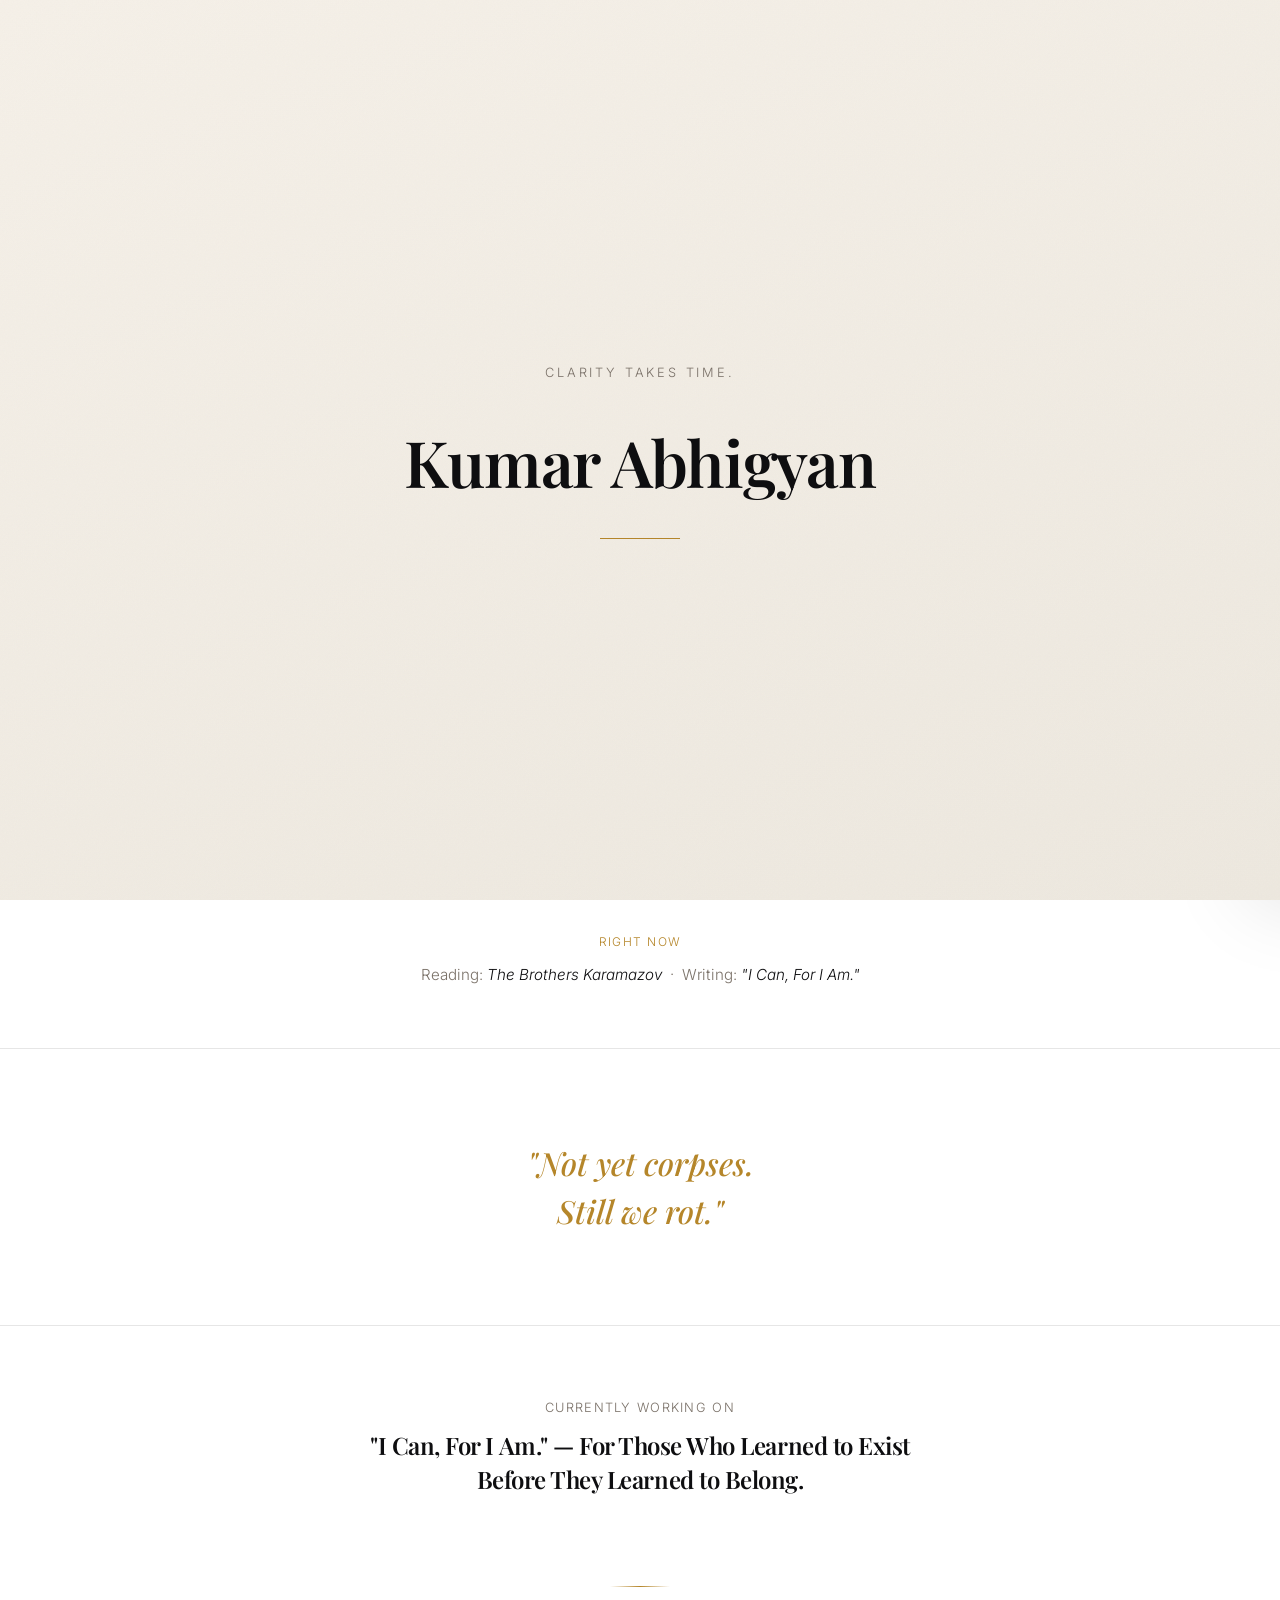
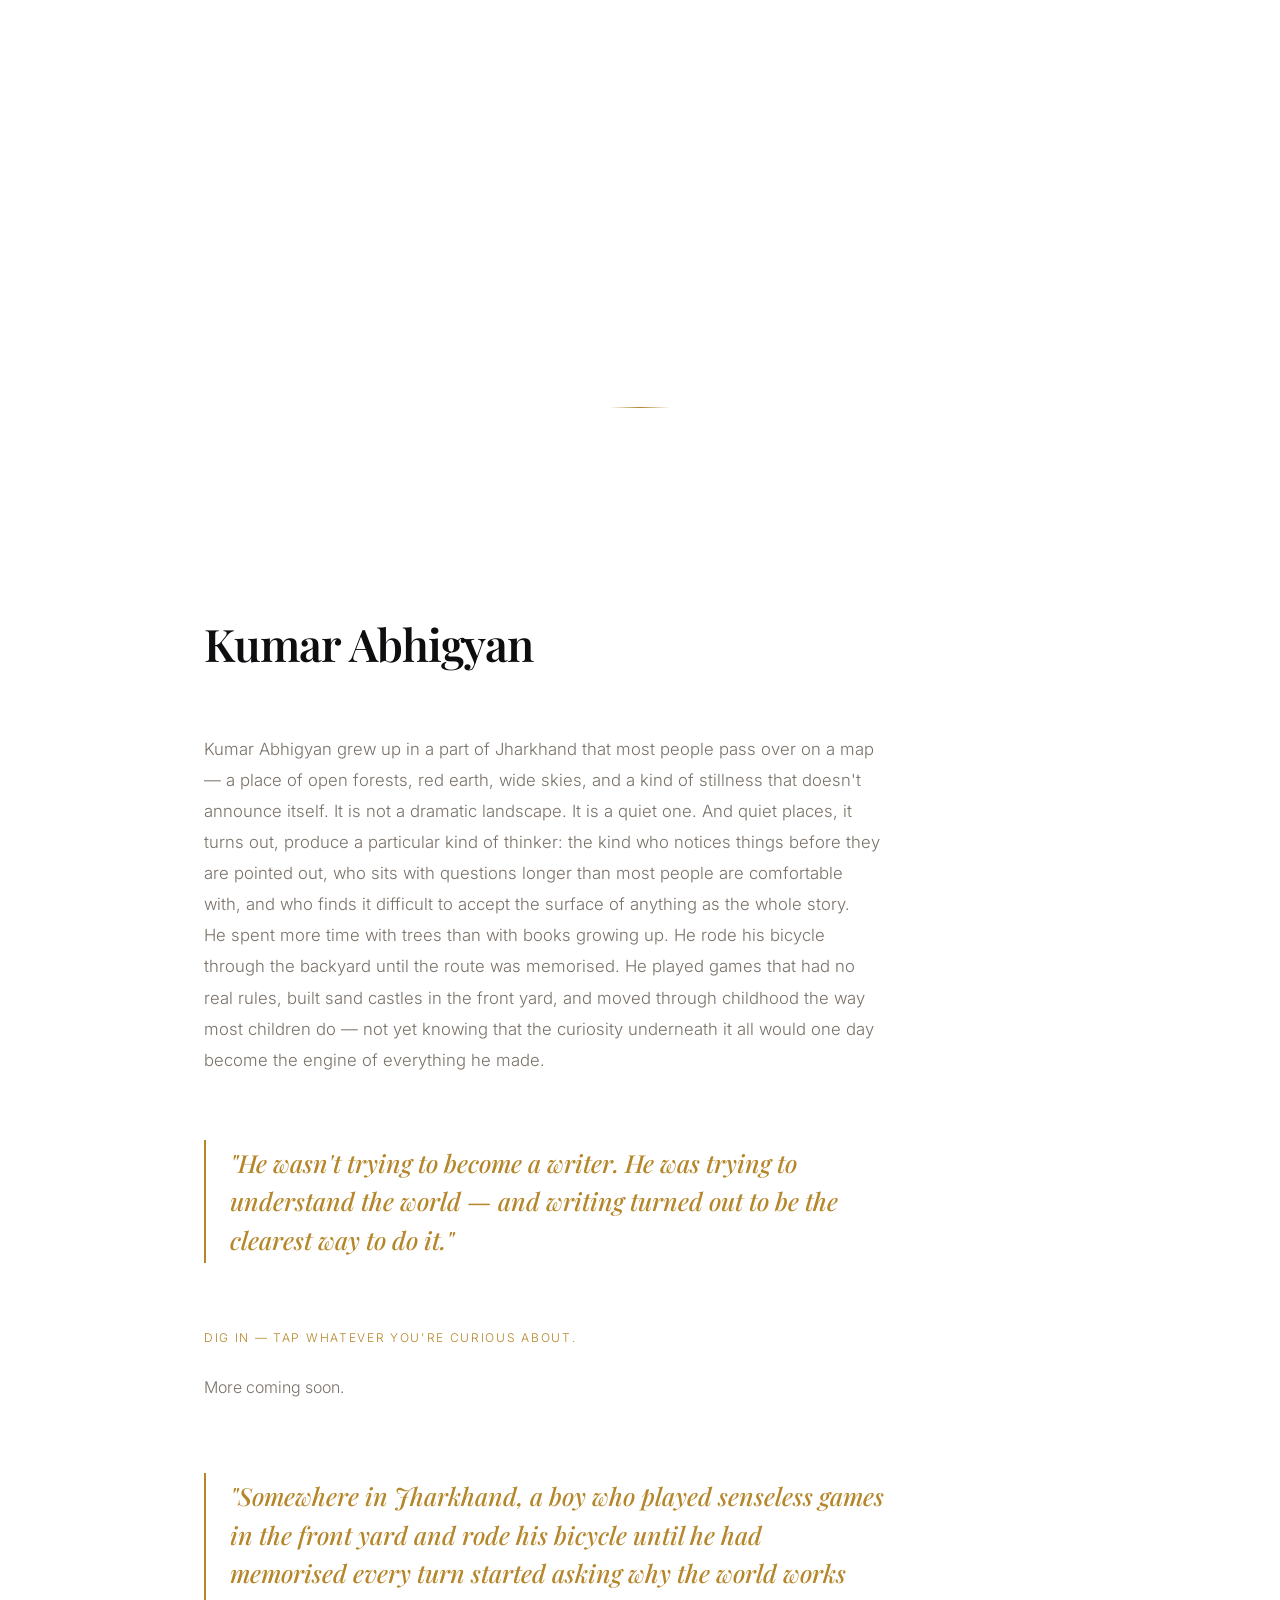
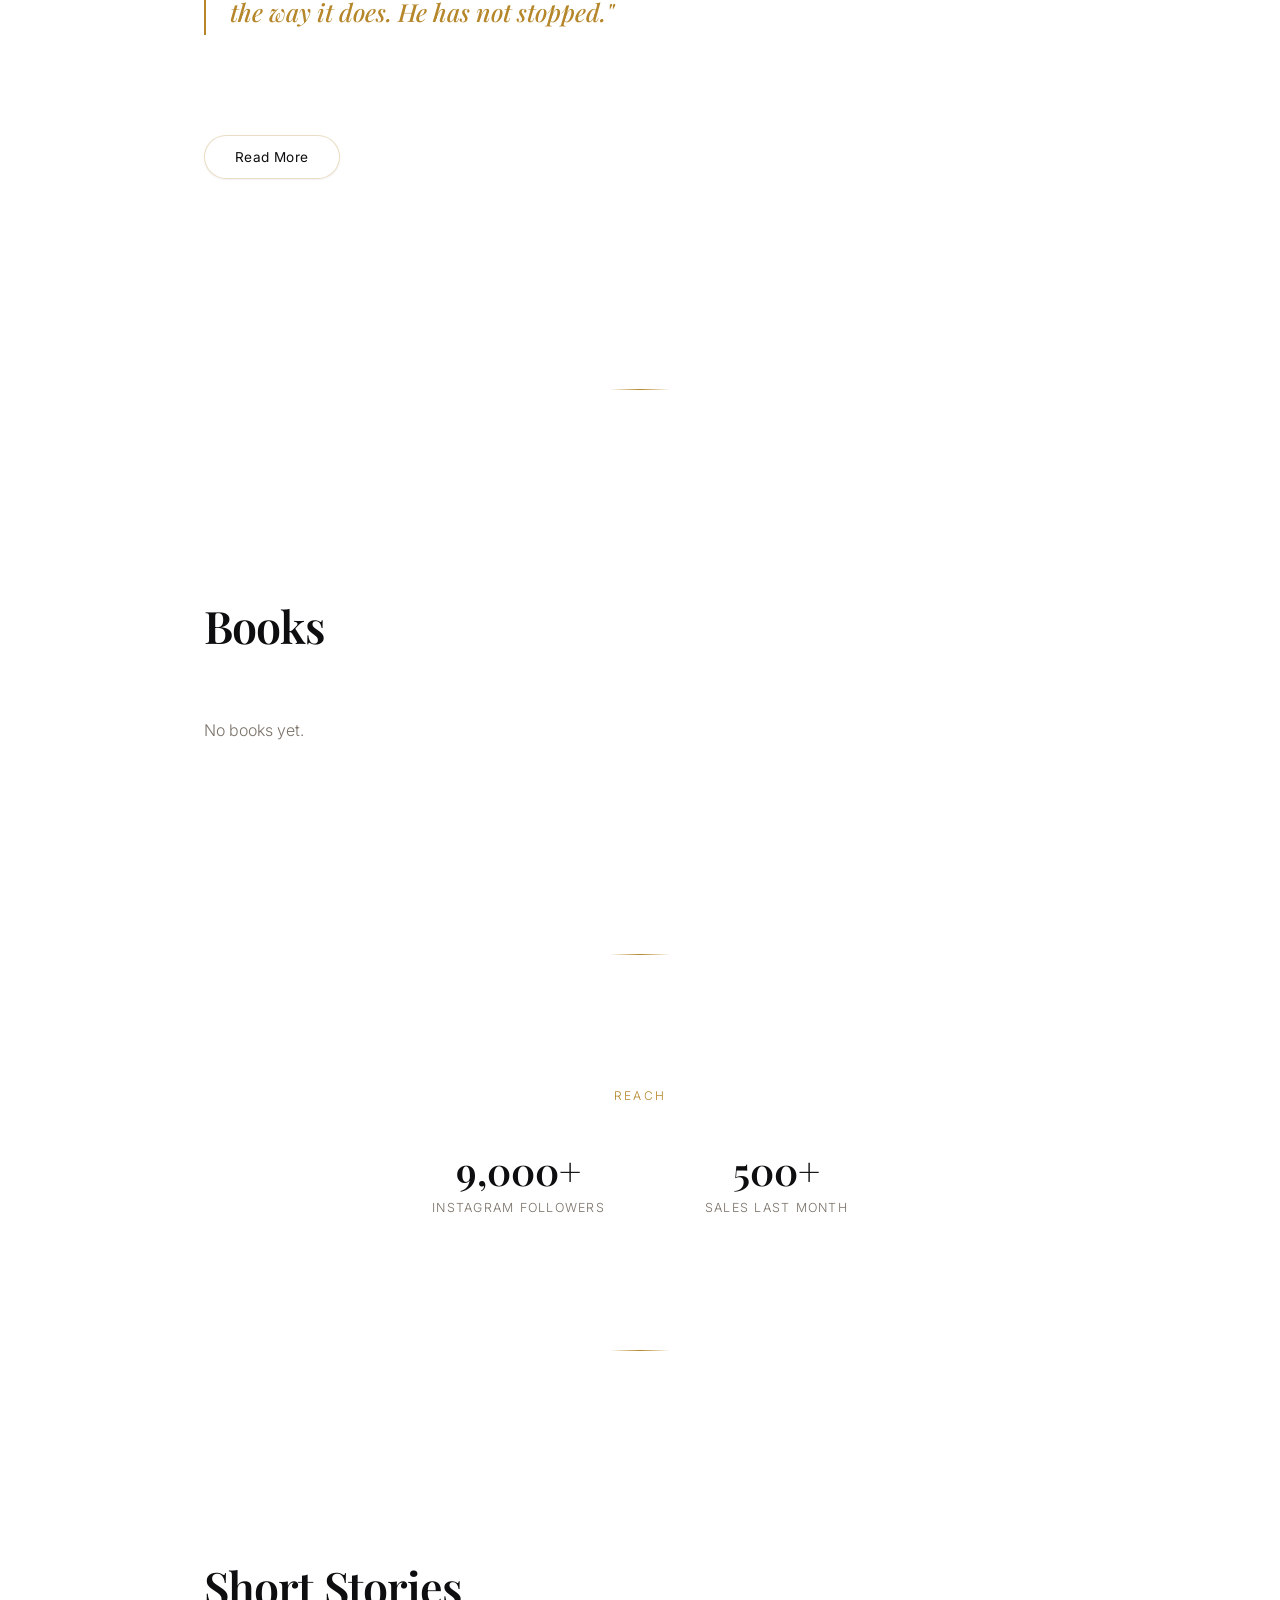
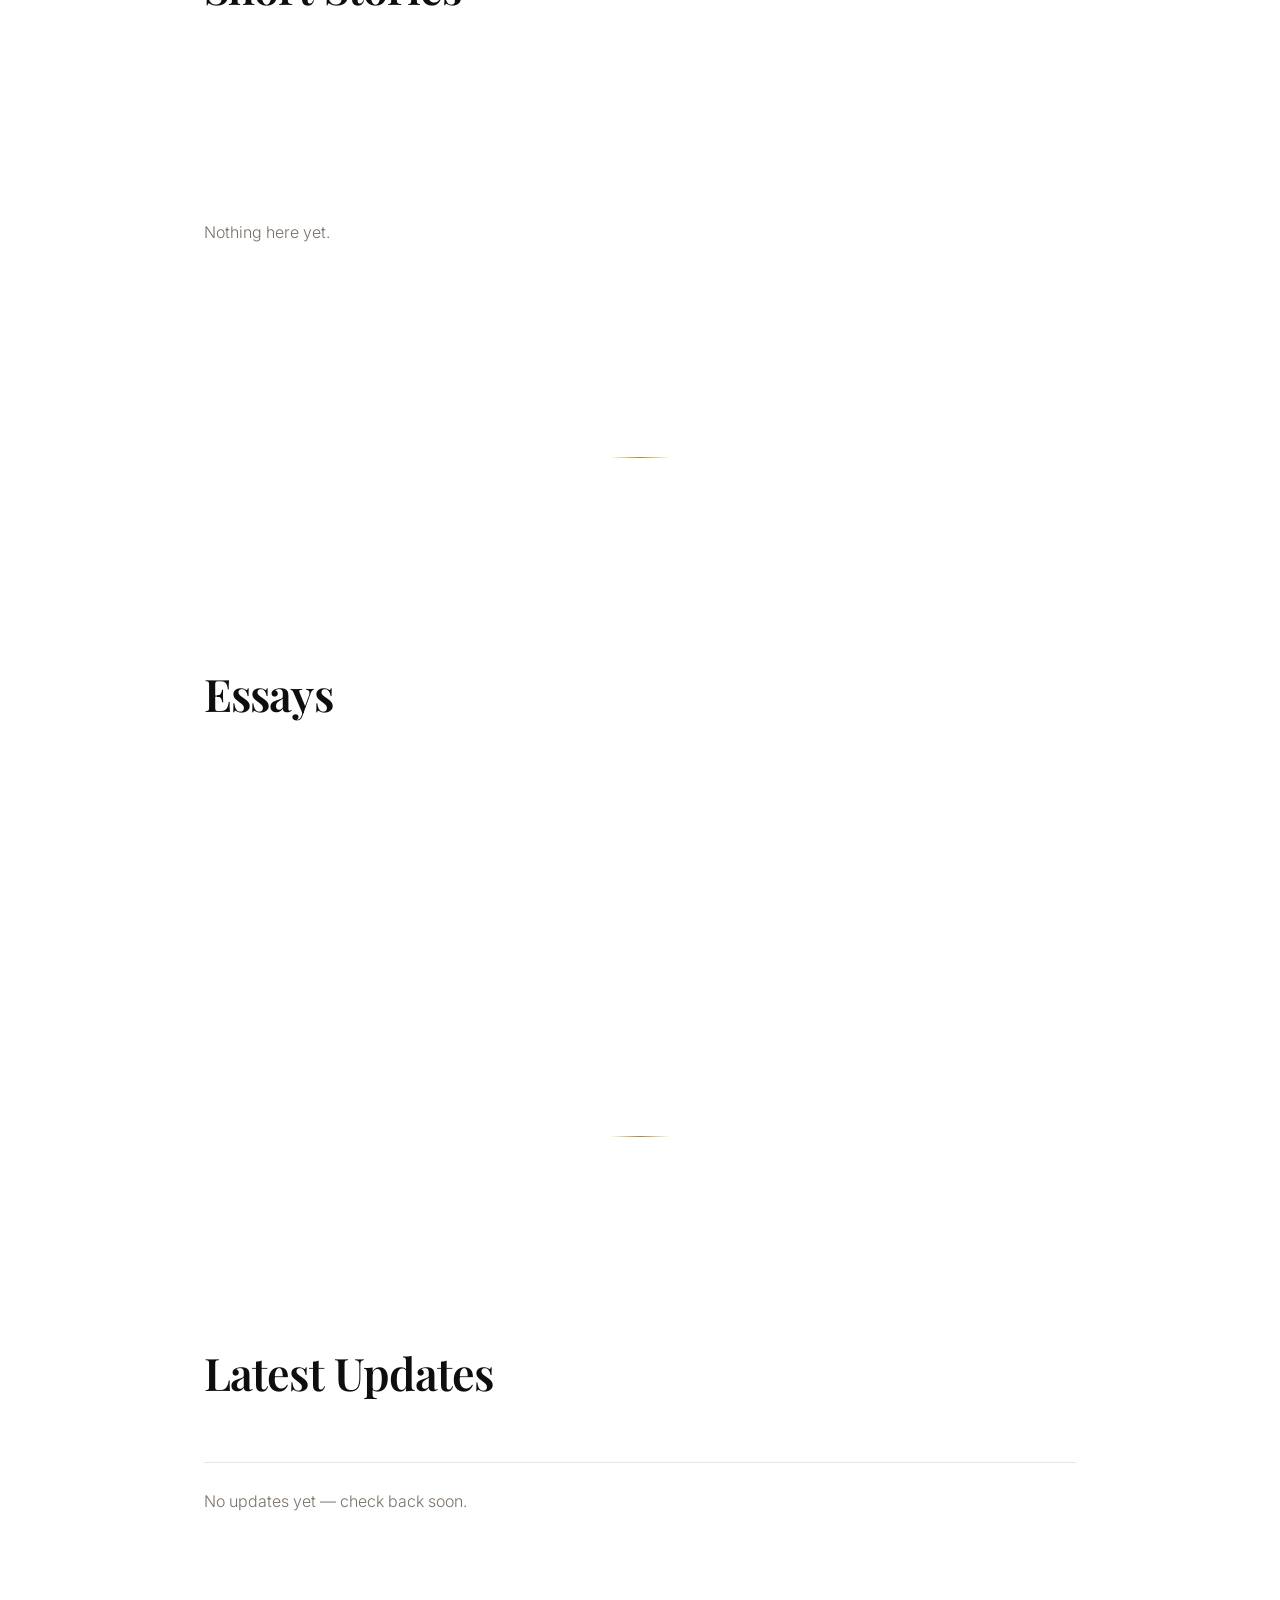
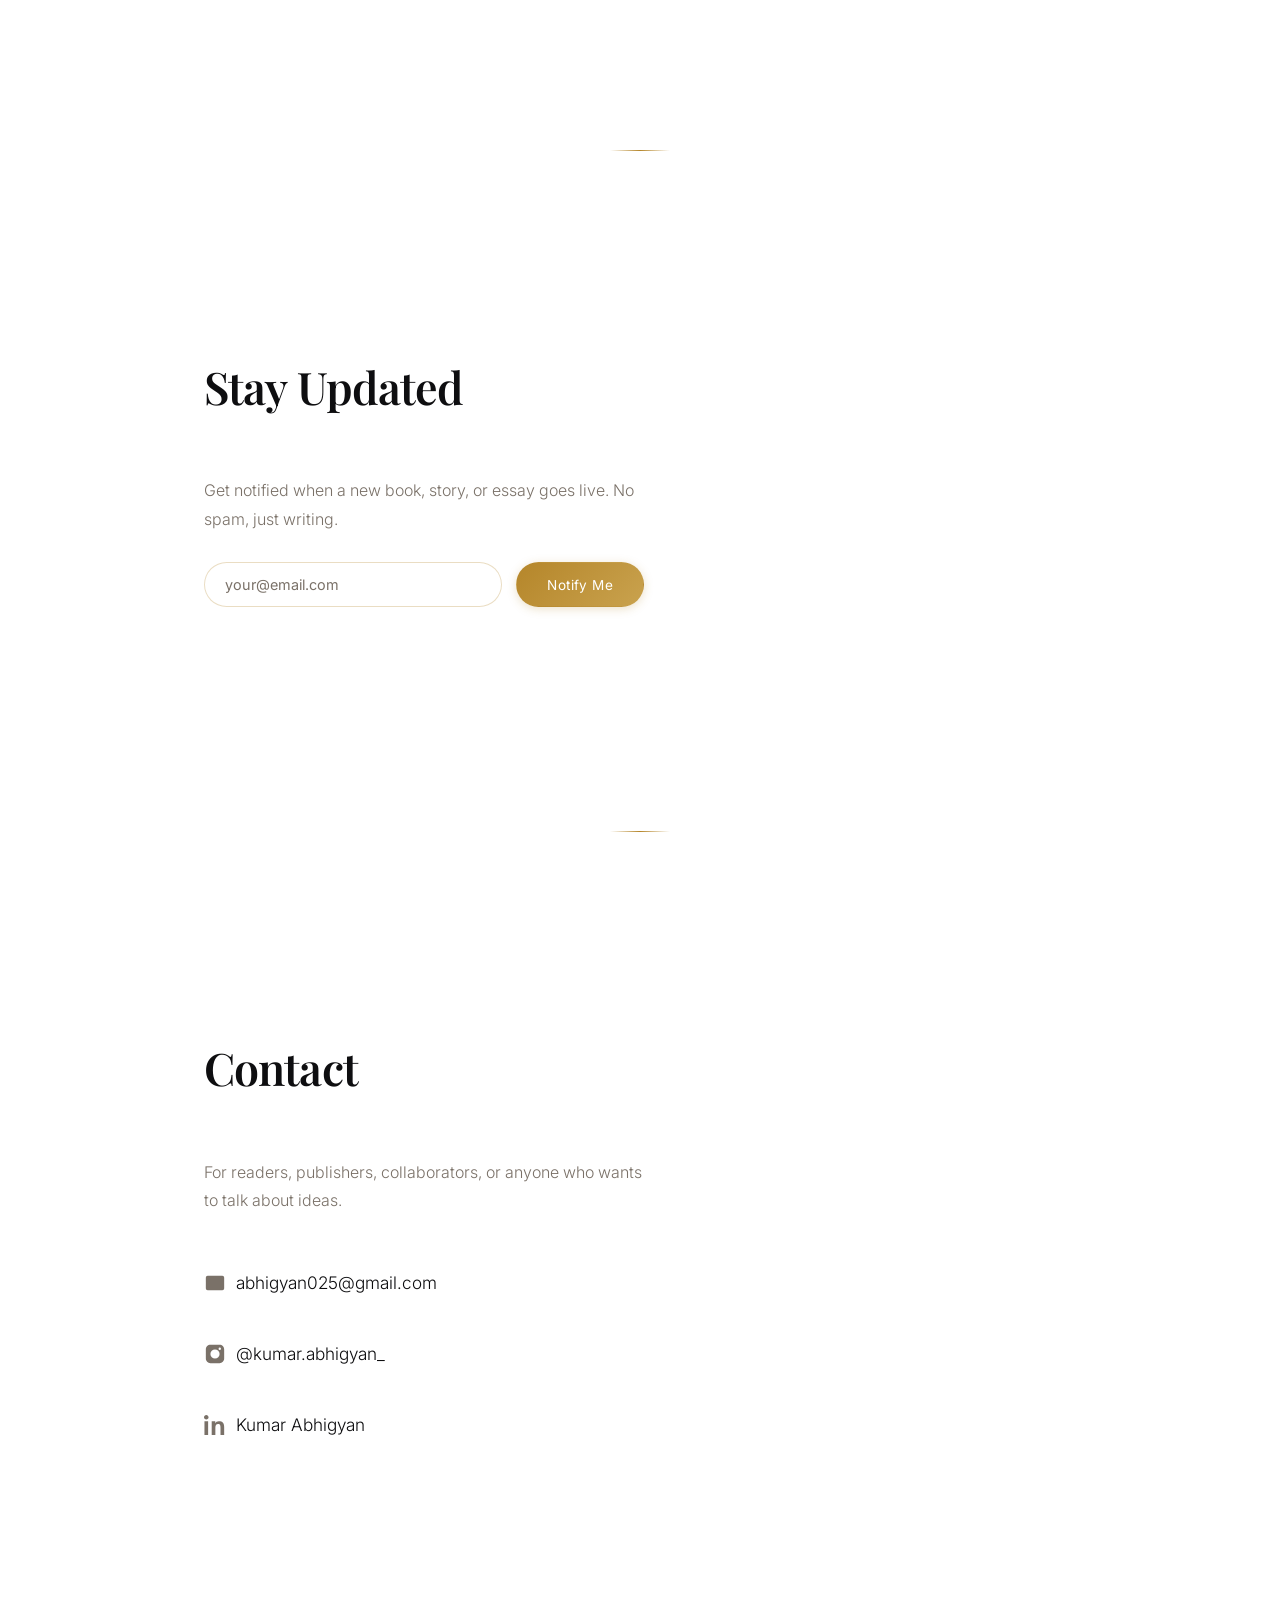
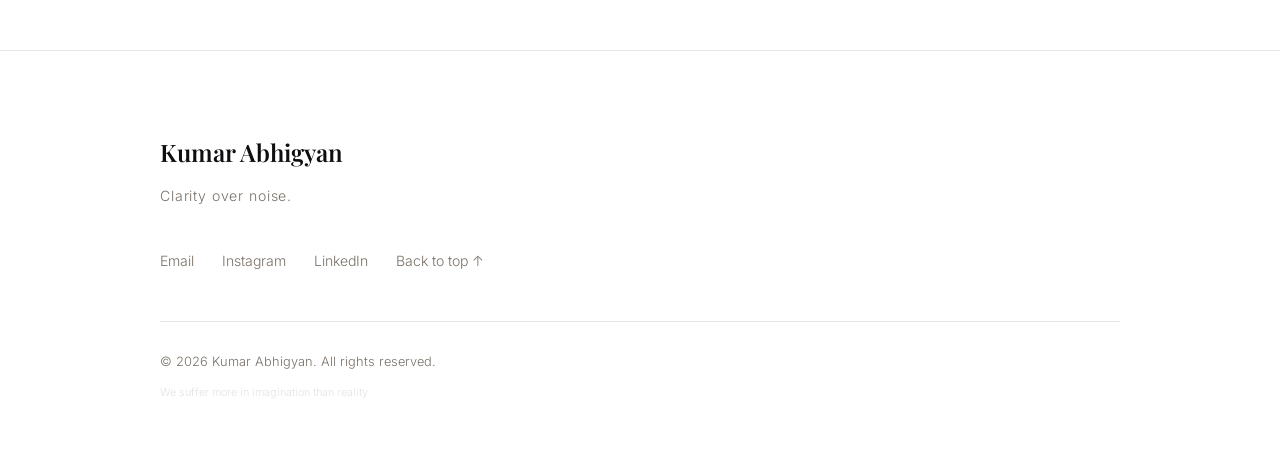
==== commit 57bbe0a0: "Update index.html" ====
--- a/index.html
+++ b/index.html
@@ -309,4 +309,3 @@
 <script src="script.js" defer></script>
 </body>
 </html>
-
--- a/style.css
+++ b/style.css
@@ -235,10 +235,10 @@
 
 /* stats */
 .stats{padding:60px 0;}
-.stats-row{display:flex;justify-content:center;gap:90px;flex-wrap:wrap;text-align:center;}
+.stats-row{display:flex;justify-content:center;gap:70px;flex-wrap:wrap;text-align:center;}
 .stat strong{
   display:block;font-family:'Playfair Display',serif;font-weight:600;
-  font-size:2.8rem;color:var(--gold);line-height:1;
+  font-size:2.6rem;color:var(--gold);line-height:1;
 }
 .stat span{color:var(--slate);font-size:.78rem;text-transform:uppercase;letter-spacing:.1em;margin-top:6px;display:block;}
 
@@ -386,6 +386,17 @@
 .essay-card:hover{border-color:var(--gold);transform:translateY(-5px);box-shadow:0 16px 40px var(--glass-shadow);}
 .essay-card p{color:var(--slate);font-size:.95rem;margin:8px 0 20px;}
 .read-time{color:var(--gold);font-size:.74rem;text-transform:uppercase;letter-spacing:.08em;margin-bottom:10px;display:block;}
+
+/* short stories section — shares essay styling, distinct section spacing only */
+.stories-section{padding-top:190px;}
+
+/* show more */
+.show-more-wrap{
+  grid-column:1/-1;
+  display:flex;justify-content:center;
+  padding-top:8px;
+}
+.show-more-wrap .btn{min-width:160px;}
 
 /* updates */
 .updates-feed{display:flex;flex-direction:column;border-top:1px solid var(--line);}
@@ -523,9 +534,10 @@
   .hero-roles{font-size:.72rem;}
   .hero-sub{font-size:.88rem;}
 
-  .stats-row{gap:34px;}
-  .stat strong{font-size:1.9rem;}
-  .stat span{font-size:.68rem;}
+  .stats-row{gap:26px 34px;}
+  .stat strong{font-size:1.7rem;}
+  .stat span{font-size:.6rem;}
+  .show-more-wrap .btn{width:100%;}
 
   .quote{padding:64px 0;}
   .quote p{font-size:1.15rem;}
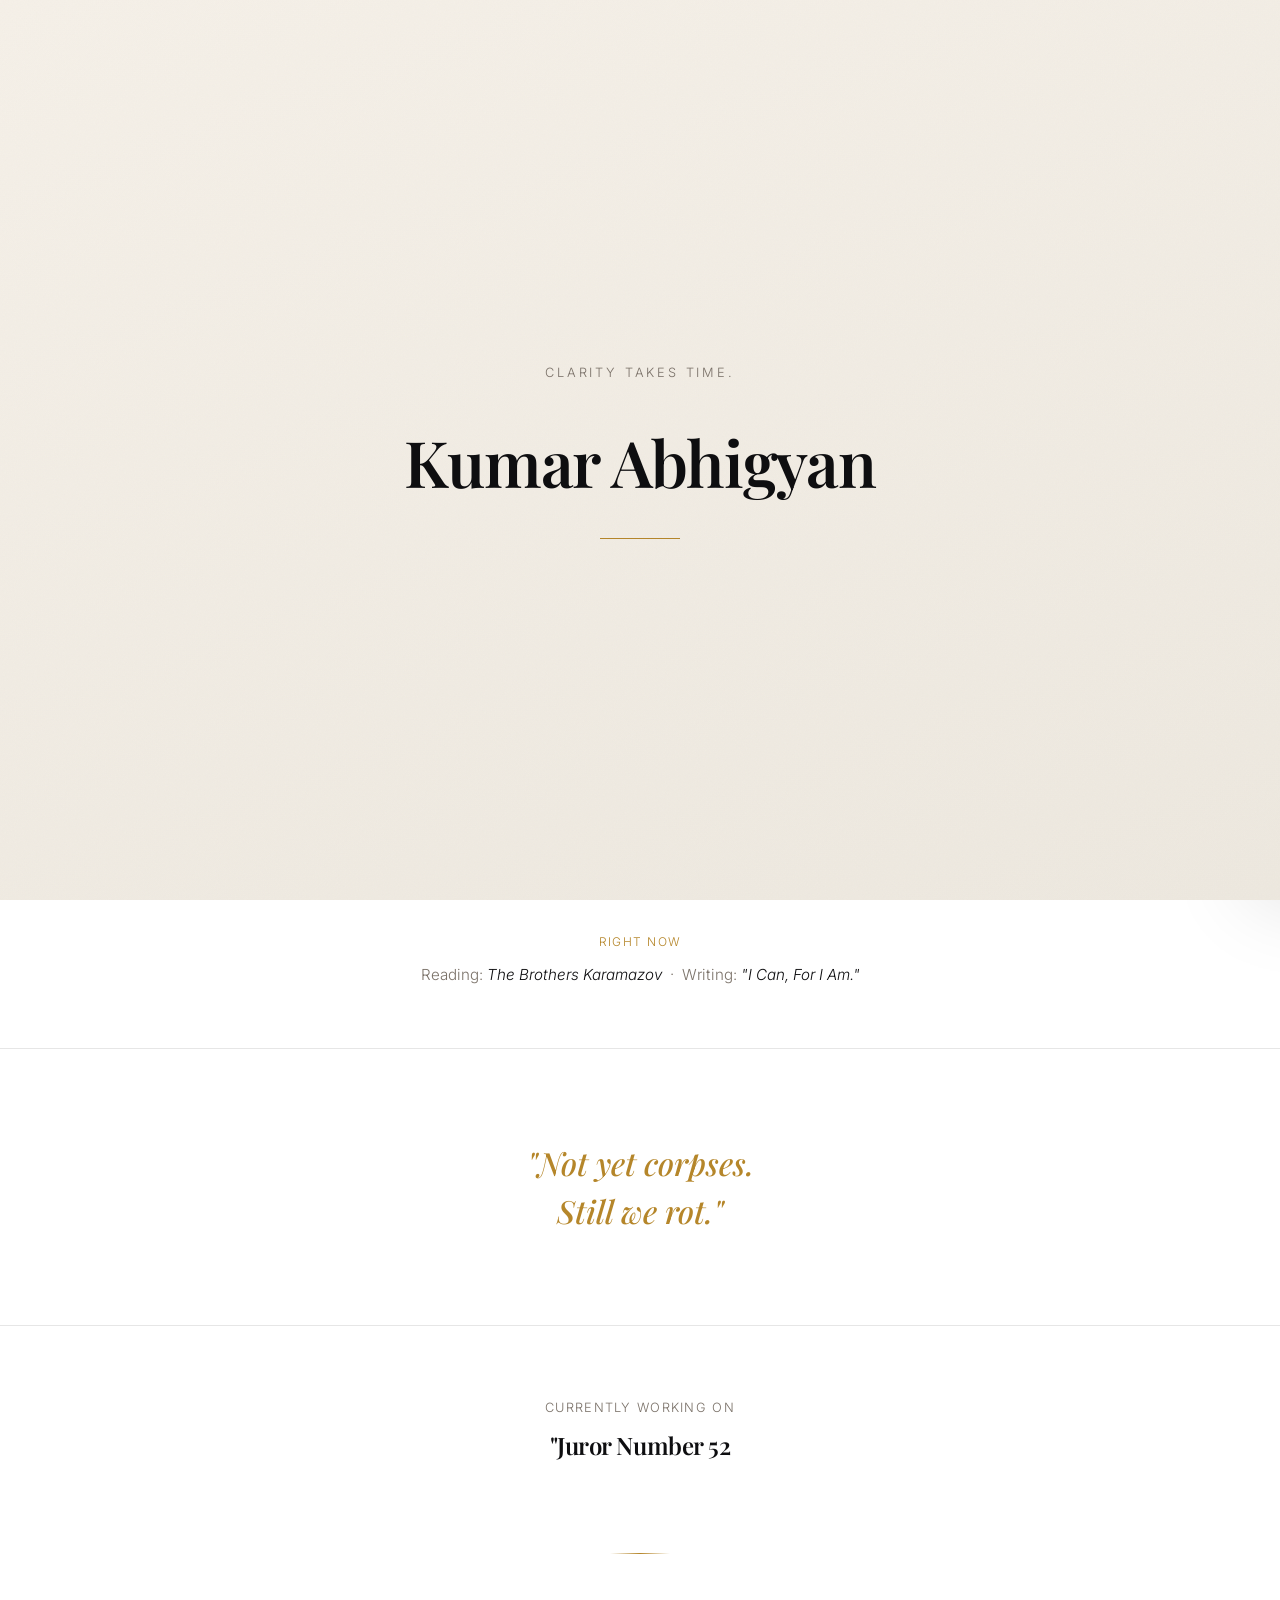
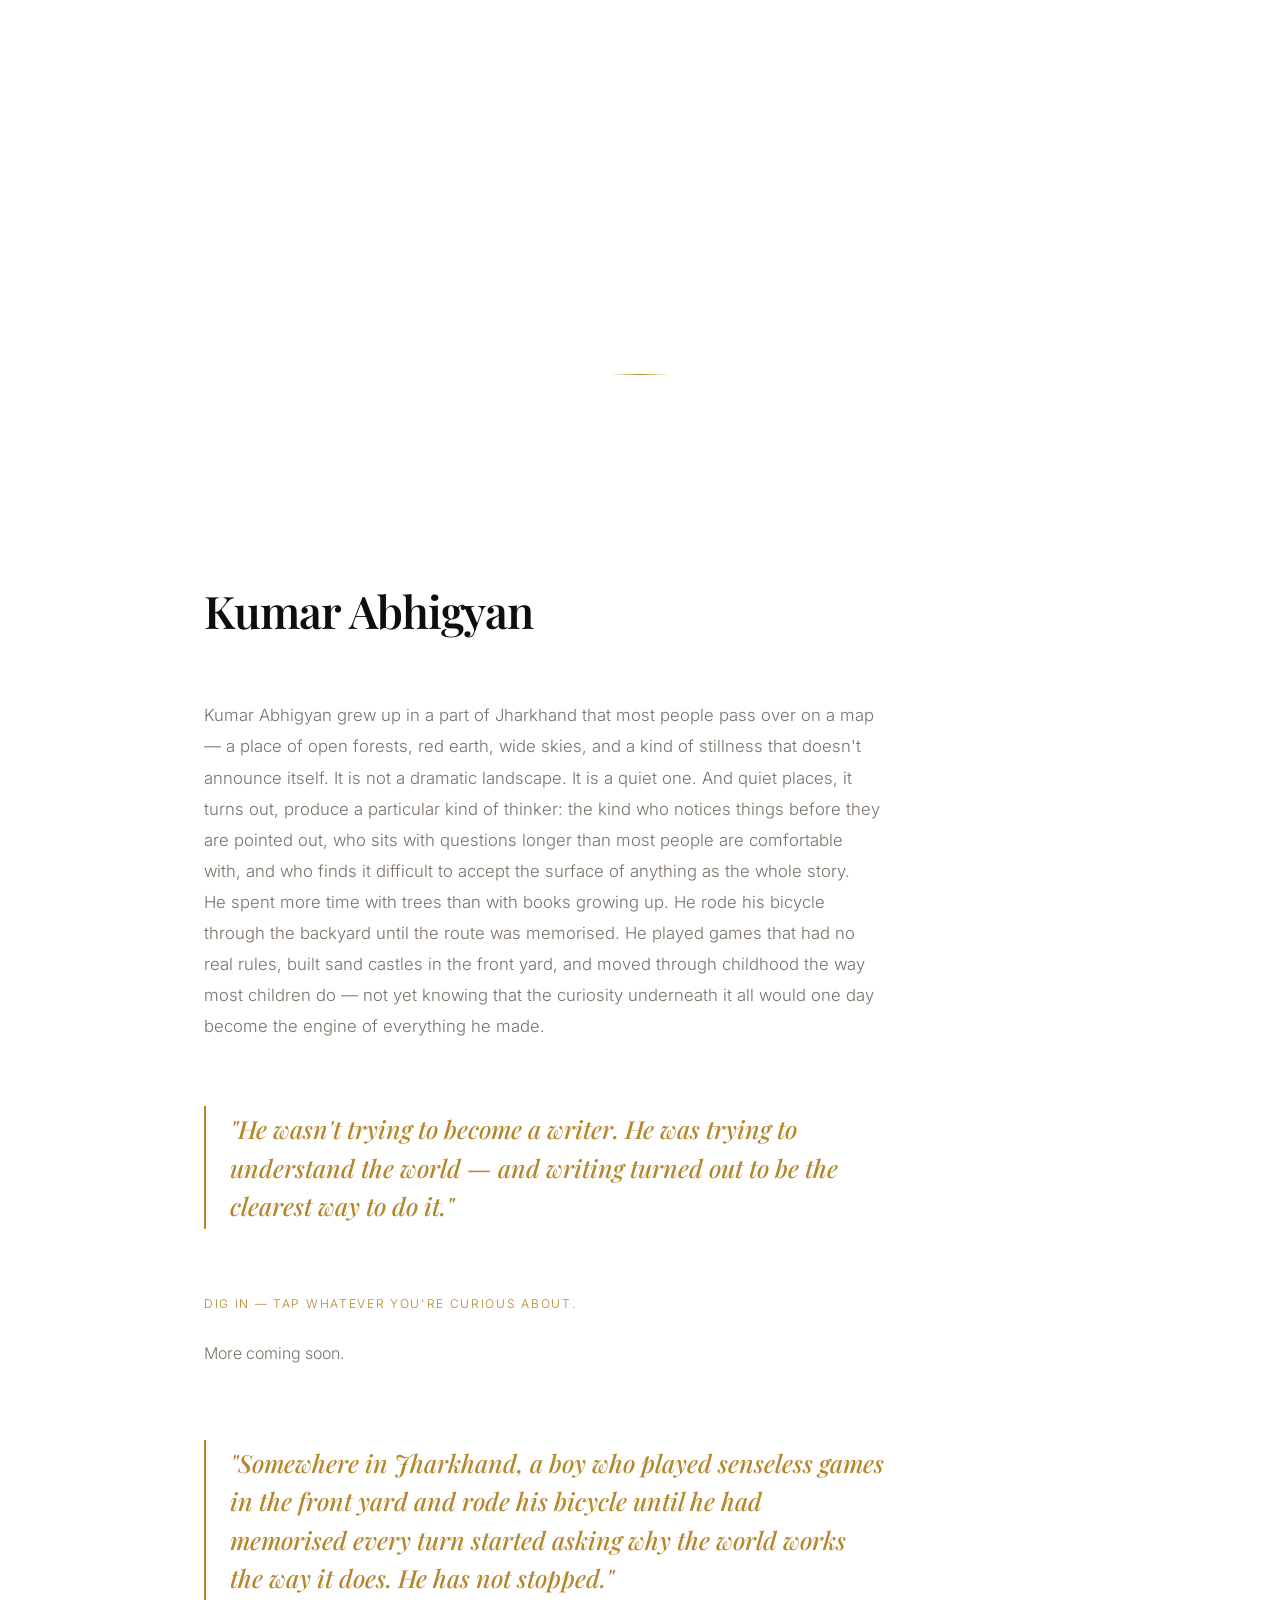
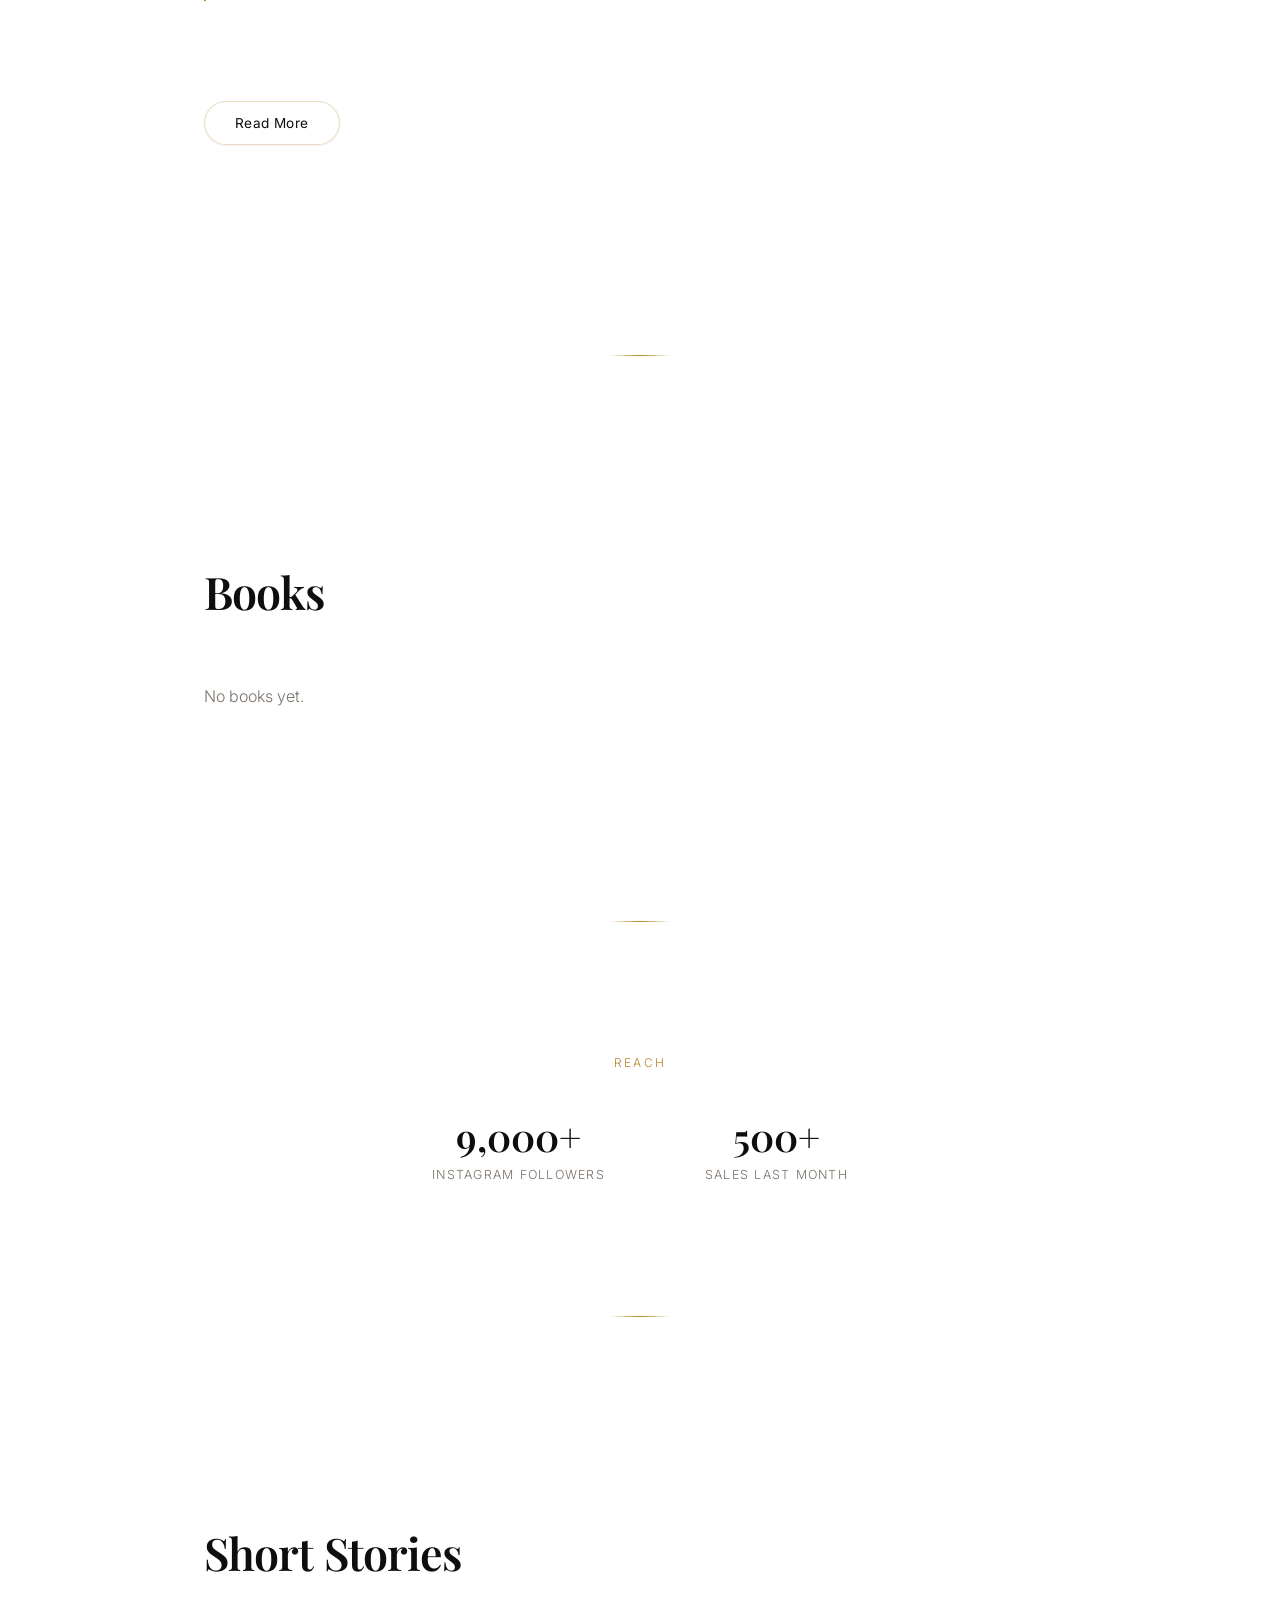
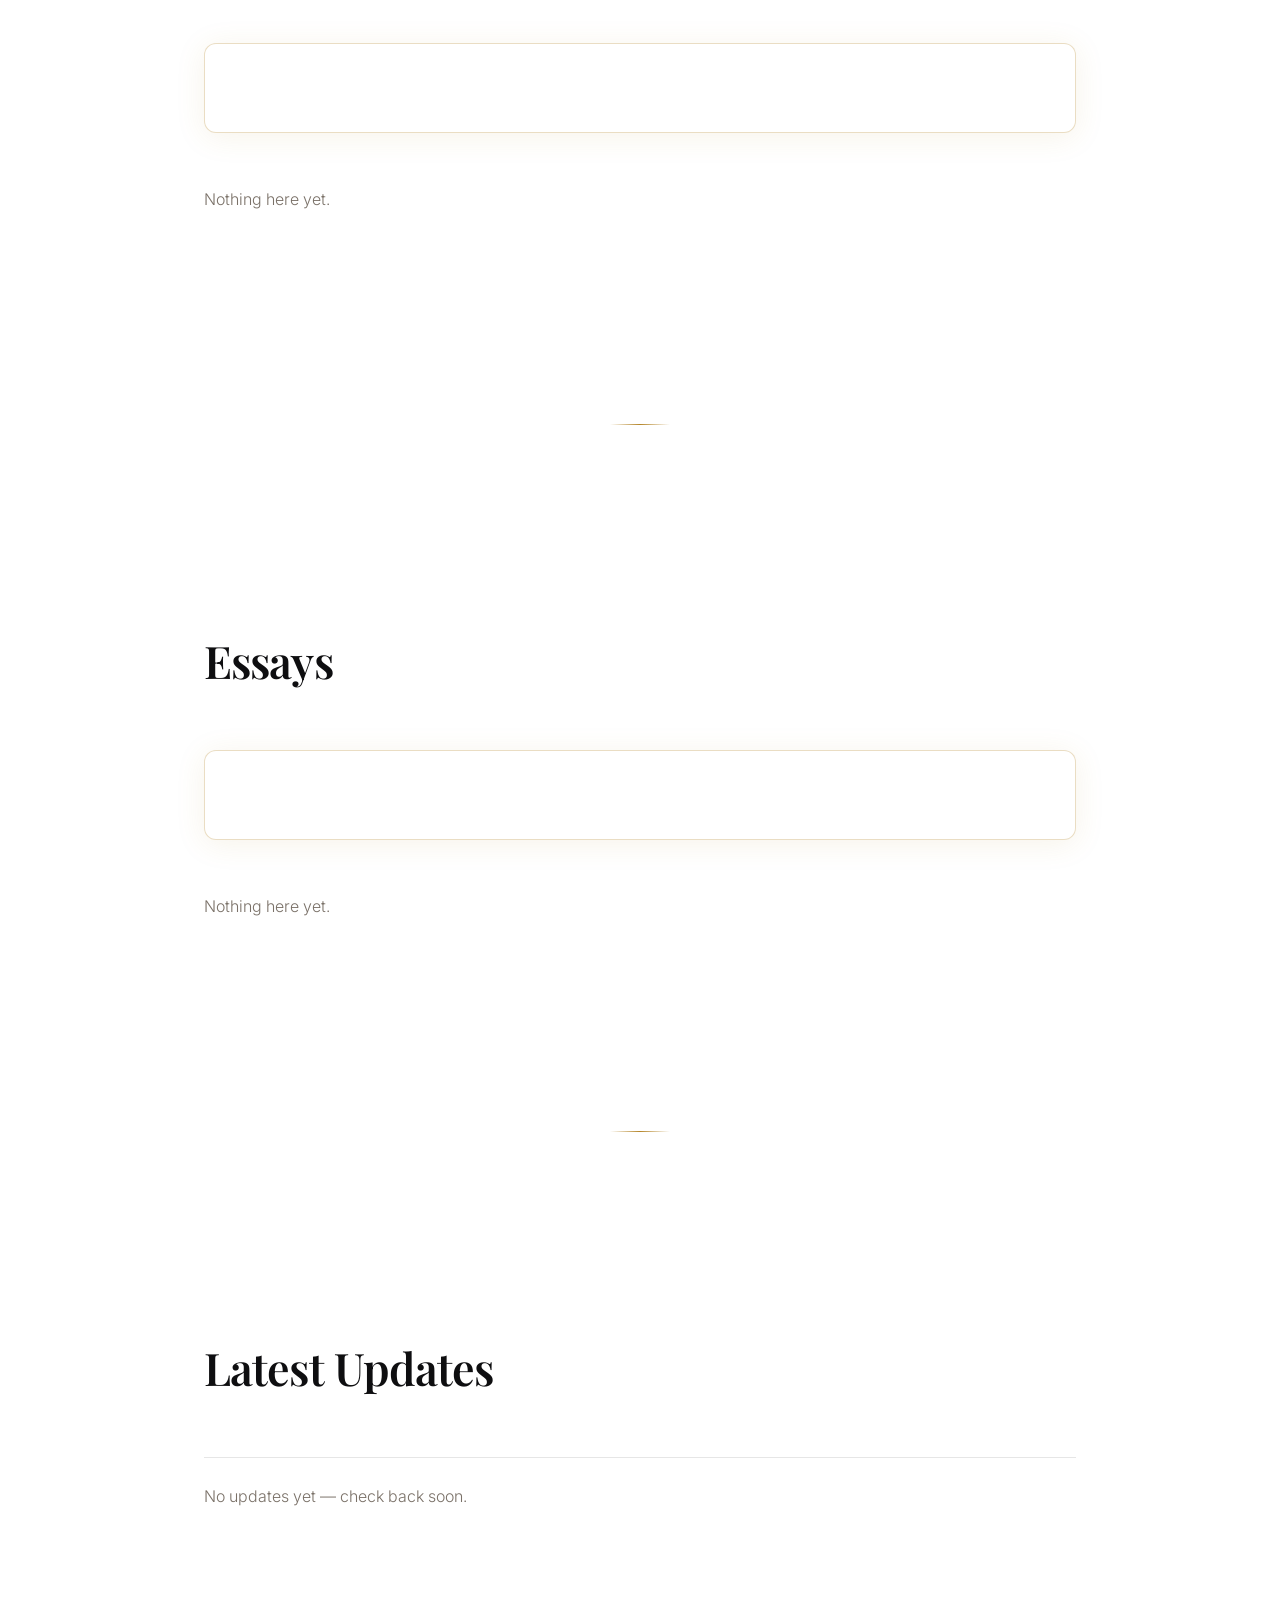
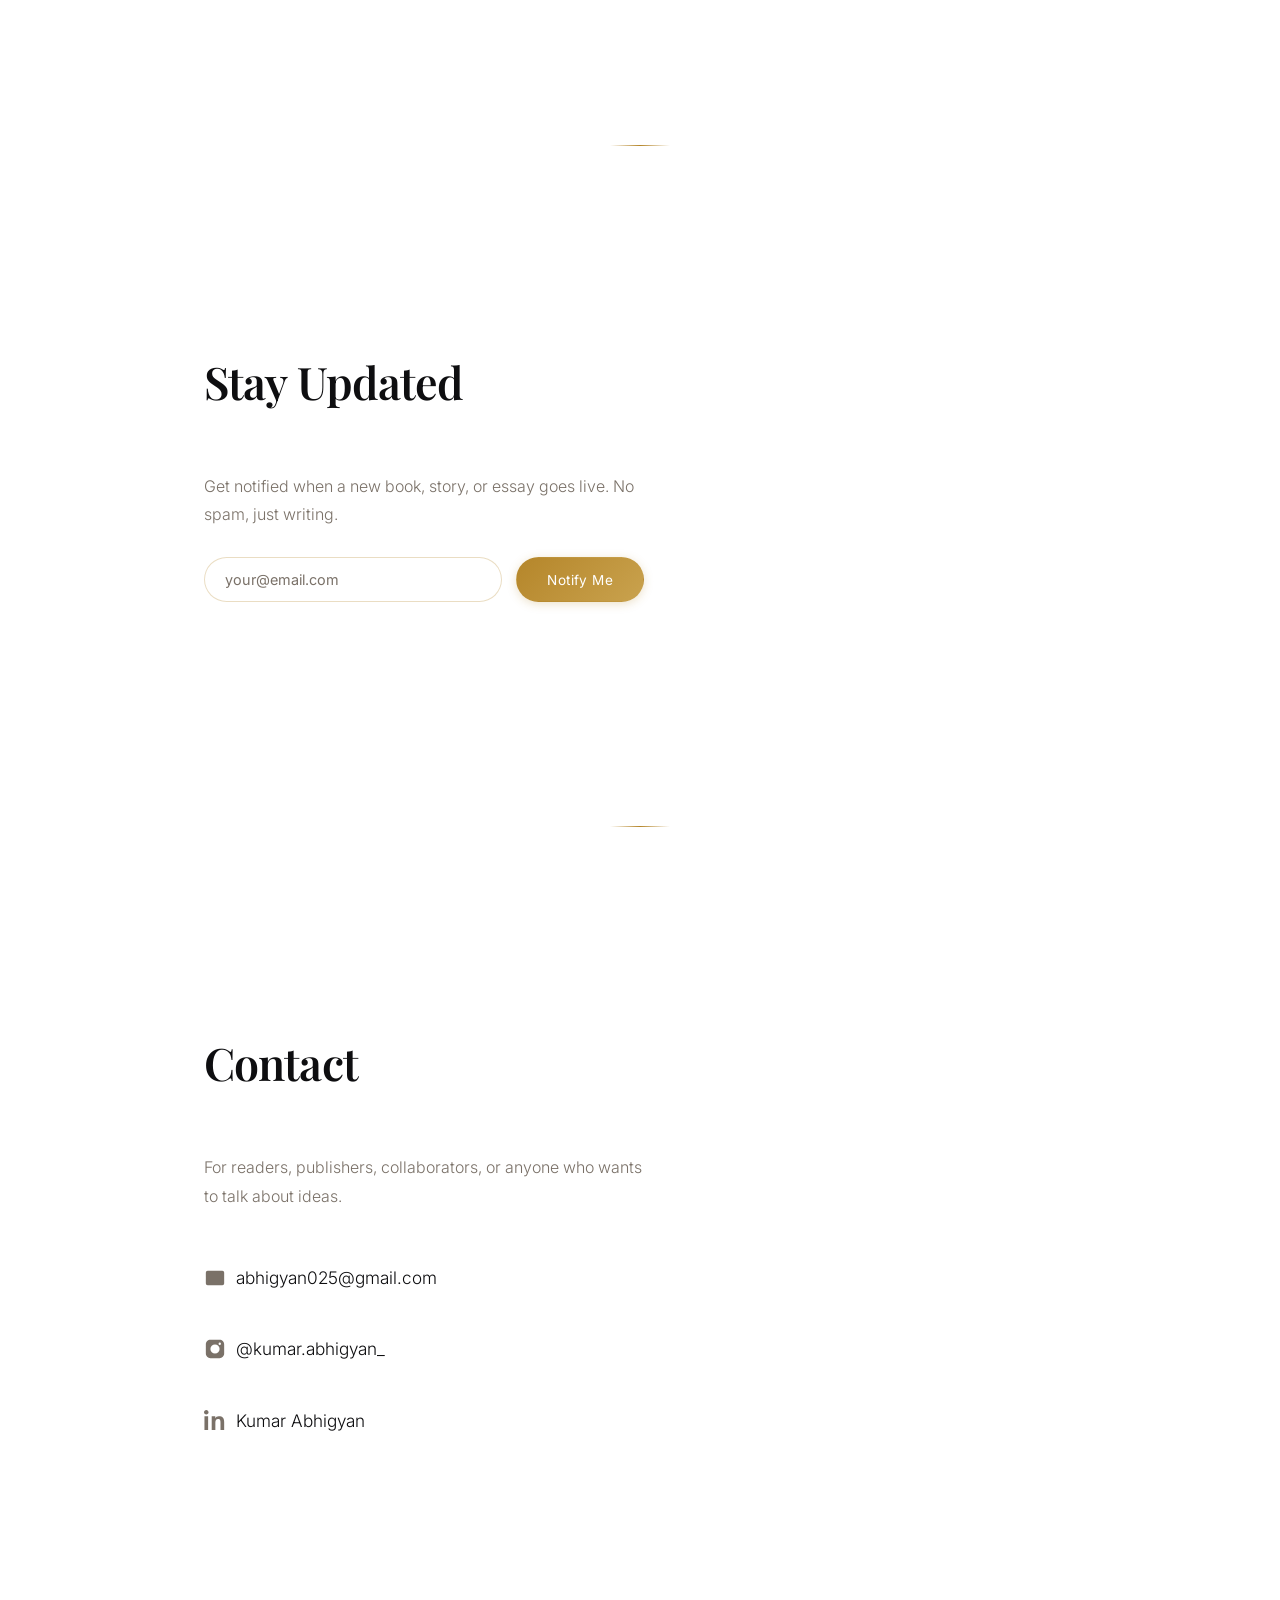
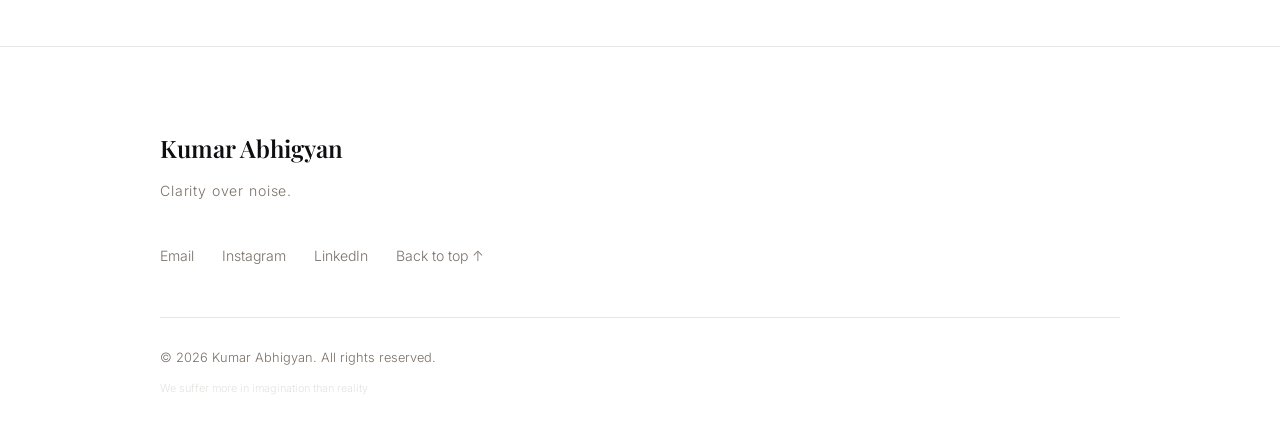
==== commit a0a18ea2: "Update index.html" ====
--- a/index.html
+++ b/index.html
@@ -102,7 +102,7 @@
   <section class="teaser reveal">
     <div class="container" style="text-align:center">
       <p>Currently working on</p>
-      <h3>"I Can, For I Am." — For Those Who Learned to Exist Before They Learned to Belong.</h3>
+      <h3>"Juror Number 52</h3>
     </div>
   </section>
 
